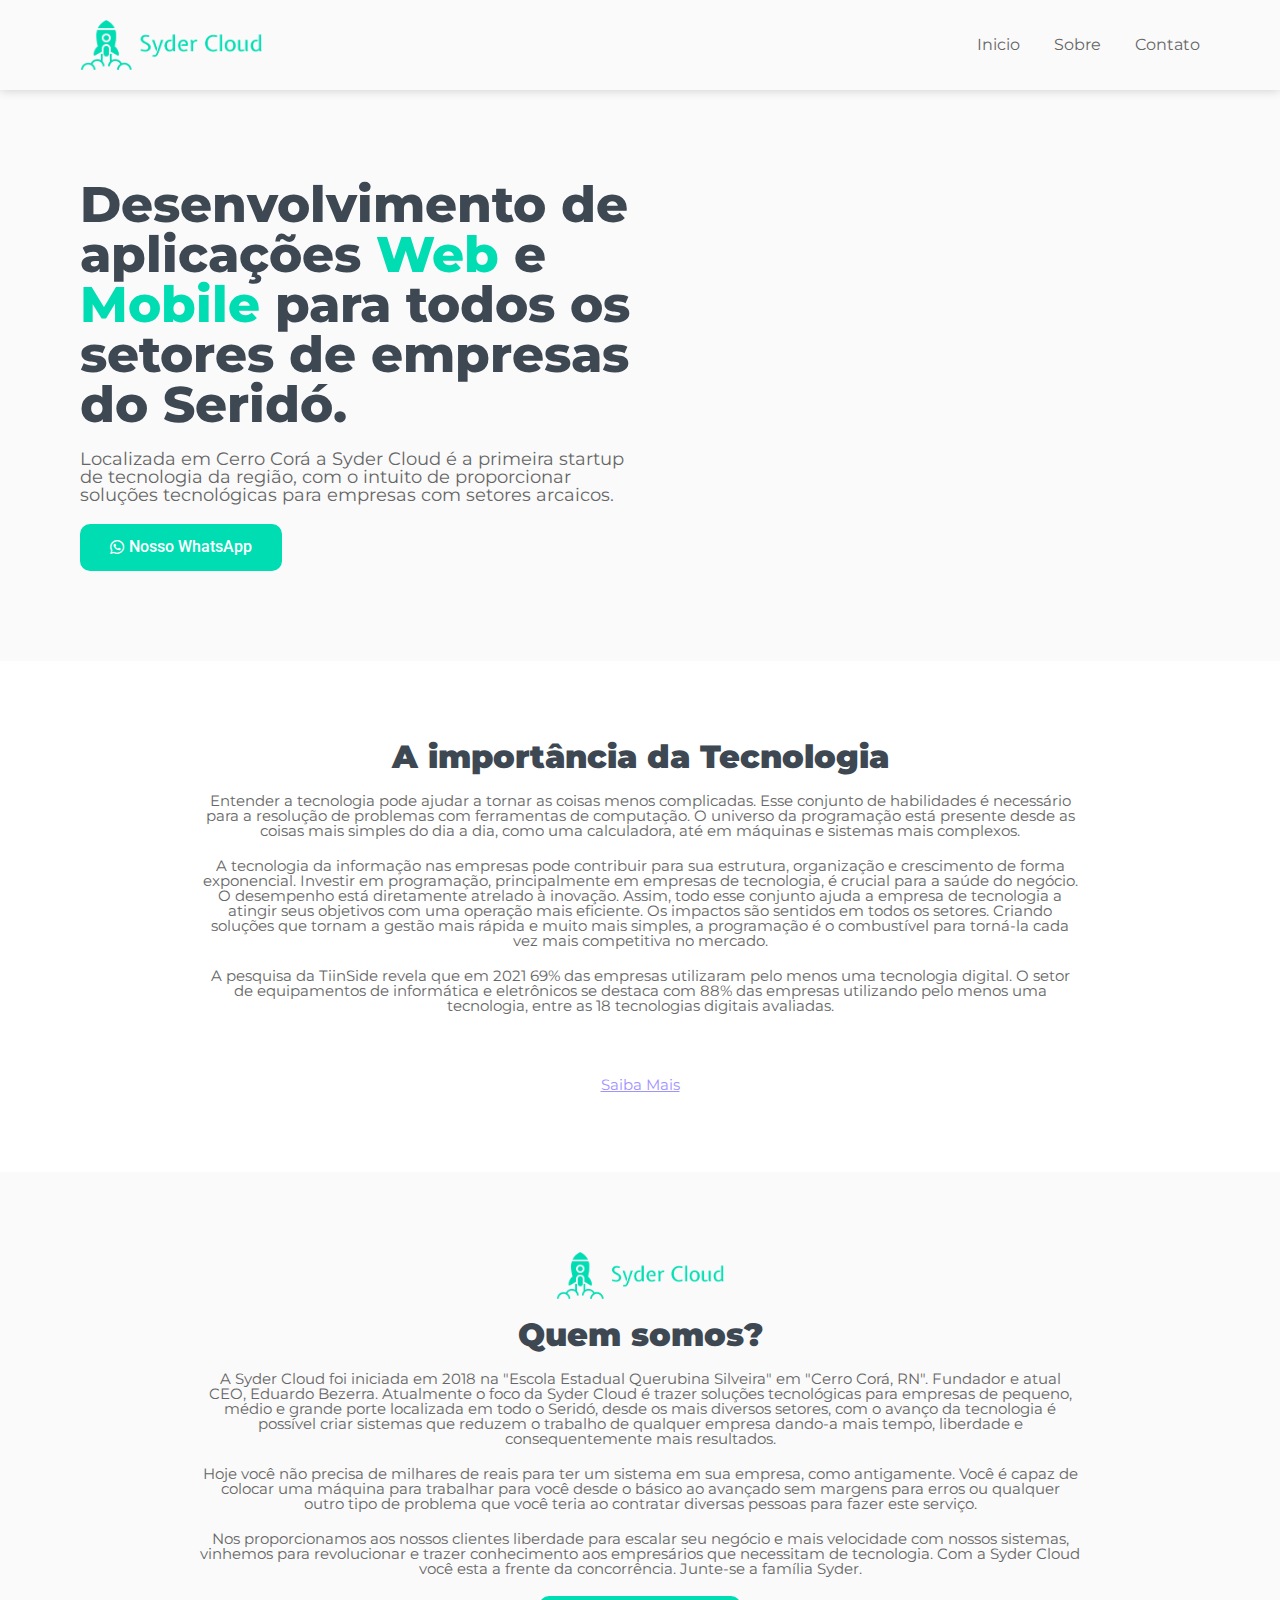
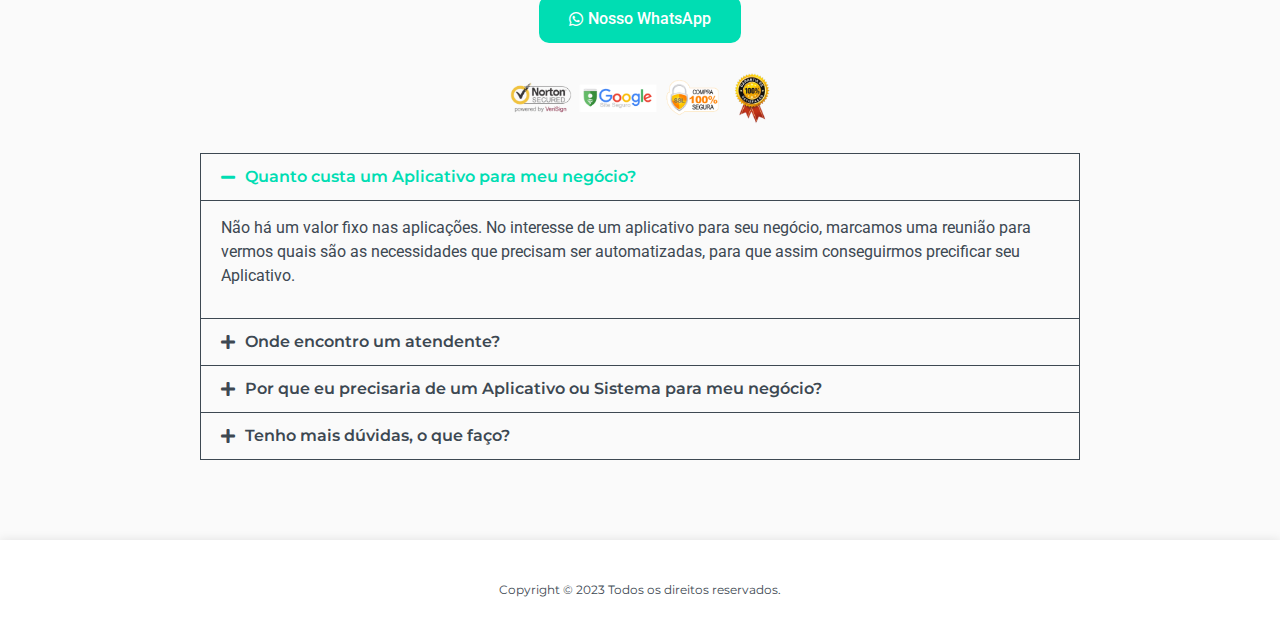
==== index.html @ 97aeac5e "Add files via upload" ====
<!DOCTYPE html> <html lang="pt-BR"> <head> 	<meta charset="UTF-8"> 		<title>Syder Cloud &#8211; Desenvolvimento Web e Mobile</title> <meta name='robots' content='max-image-preview:large' /> <link rel="alternate" type="application/rss+xml" title="Feed para  &raquo;" href="./feed/" /> <link rel="alternate" type="application/rss+xml" title="Feed de comentários para  &raquo;" href="./comments/feed/" /> <script>
window._wpemojiSettings = {"baseUrl":"https:\/\/s.w.org\/images\/core\/emoji\/14.0.0\/72x72\/","ext":".png","svgUrl":"https:\/\/s.w.org\/images\/core\/emoji\/14.0.0\/svg\/","svgExt":".svg","source":{"concatemoji":".\/wp-includes\/js\/wp-emoji-release.min.js?ver=6.2.2"}};
/*! This file is auto-generated */
!function(e,a,t){var n,r,o,i=a.createElement("canvas"),p=i.getContext&&i.getContext("2d");function s(e,t){p.clearRect(0,0,i.width,i.height),p.fillText(e,0,0);e=i.toDataURL();return p.clearRect(0,0,i.width,i.height),p.fillText(t,0,0),e===i.toDataURL()}function c(e){var t=a.createElement("script");t.src=e,t.defer=t.type="text/javascript",a.getElementsByTagName("head")[0].appendChild(t)}for(o=Array("flag","emoji"),t.supports={everything:!0,everythingExceptFlag:!0},r=0;r<o.length;r++)t.supports[o[r]]=function(e){if(p&&p.fillText)switch(p.textBaseline="top",p.font="600 32px Arial",e){case"flag":return s("\ud83c\udff3\ufe0f\u200d\u26a7\ufe0f","\ud83c\udff3\ufe0f\u200b\u26a7\ufe0f")?!1:!s("\ud83c\uddfa\ud83c\uddf3","\ud83c\uddfa\u200b\ud83c\uddf3")&&!s("\ud83c\udff4\udb40\udc67\udb40\udc62\udb40\udc65\udb40\udc6e\udb40\udc67\udb40\udc7f","\ud83c\udff4\u200b\udb40\udc67\u200b\udb40\udc62\u200b\udb40\udc65\u200b\udb40\udc6e\u200b\udb40\udc67\u200b\udb40\udc7f");case"emoji":return!s("\ud83e\udef1\ud83c\udffb\u200d\ud83e\udef2\ud83c\udfff","\ud83e\udef1\ud83c\udffb\u200b\ud83e\udef2\ud83c\udfff")}return!1}(o[r]),t.supports.everything=t.supports.everything&&t.supports[o[r]],"flag"!==o[r]&&(t.supports.everythingExceptFlag=t.supports.everythingExceptFlag&&t.supports[o[r]]);t.supports.everythingExceptFlag=t.supports.everythingExceptFlag&&!t.supports.flag,t.DOMReady=!1,t.readyCallback=function(){t.DOMReady=!0},t.supports.everything||(n=function(){t.readyCallback()},a.addEventListener?(a.addEventListener("DOMContentLoaded",n,!1),e.addEventListener("load",n,!1)):(e.attachEvent("onload",n),a.attachEvent("onreadystatechange",function(){"complete"===a.readyState&&t.readyCallback()})),(e=t.source||{}).concatemoji?c(e.concatemoji):e.wpemoji&&e.twemoji&&(c(e.twemoji),c(e.wpemoji)))}(window,document,window._wpemojiSettings);
</script> <style> img.wp-smiley, img.emoji { 	display: inline !important; 	border: none !important; 	box-shadow: none !important; 	height: 1em !important; 	width: 1em !important; 	margin: 0 0.07em !important; 	vertical-align: -0.1em !important; 	background: none !important; 	padding: 0 !important; } </style> 	<link rel='stylesheet' id='wp-block-library-css' href='./css/dist-block-library-style.min.css' media='all' /> <link rel='stylesheet' id='classic-theme-styles-css' href='./css/62b-classic-themes.min.css' media='all' /> <style id='global-styles-inline-css'> body{--wp--preset--color--black: #000000;--wp--preset--color--cyan-bluish-gray: #abb8c3;--wp--preset--color--white: #ffffff;--wp--preset--color--pale-pink: #f78da7;--wp--preset--color--vivid-red: #cf2e2e;--wp--preset--color--luminous-vivid-orange: #ff6900;--wp--preset--color--luminous-vivid-amber: #fcb900;--wp--preset--color--light-green-cyan: #7bdcb5;--wp--preset--color--vivid-green-cyan: #00d084;--wp--preset--color--pale-cyan-blue: #8ed1fc;--wp--preset--color--vivid-cyan-blue: #0693e3;--wp--preset--color--vivid-purple: #9b51e0;--wp--preset--gradient--vivid-cyan-blue-to-vivid-purple: linear-gradient(135deg,rgba(6,147,227,1) 0%,rgb(155,81,224) 100%);--wp--preset--gradient--light-green-cyan-to-vivid-green-cyan: linear-gradient(135deg,rgb(122,220,180) 0%,rgb(0,208,130) 100%);--wp--preset--gradient--luminous-vivid-amber-to-luminous-vivid-orange: linear-gradient(135deg,rgba(252,185,0,1) 0%,rgba(255,105,0,1) 100%);--wp--preset--gradient--luminous-vivid-orange-to-vivid-red: linear-gradient(135deg,rgba(255,105,0,1) 0%,rgb(207,46,46) 100%);--wp--preset--gradient--very-light-gray-to-cyan-bluish-gray: linear-gradient(135deg,rgb(238,238,238) 0%,rgb(169,184,195) 100%);--wp--preset--gradient--cool-to-warm-spectrum: linear-gradient(135deg,rgb(74,234,220) 0%,rgb(151,120,209) 20%,rgb(207,42,186) 40%,rgb(238,44,130) 60%,rgb(251,105,98) 80%,rgb(254,248,76) 100%);--wp--preset--gradient--blush-light-purple: linear-gradient(135deg,rgb(255,206,236) 0%,rgb(152,150,240) 100%);--wp--preset--gradient--blush-bordeaux: linear-gradient(135deg,rgb(254,205,165) 0%,rgb(254,45,45) 50%,rgb(107,0,62) 100%);--wp--preset--gradient--luminous-dusk: linear-gradient(135deg,rgb(255,203,112) 0%,rgb(199,81,192) 50%,rgb(65,88,208) 100%);--wp--preset--gradient--pale-ocean: linear-gradient(135deg,rgb(255,245,203) 0%,rgb(182,227,212) 50%,rgb(51,167,181) 100%);--wp--preset--gradient--electric-grass: linear-gradient(135deg,rgb(202,248,128) 0%,rgb(113,206,126) 100%);--wp--preset--gradient--midnight: linear-gradient(135deg,rgb(2,3,129) 0%,rgb(40,116,252) 100%);--wp--preset--duotone--dark-grayscale: url('#wp-duotone-dark-grayscale');--wp--preset--duotone--grayscale: url('#wp-duotone-grayscale');--wp--preset--duotone--purple-yellow: url('#wp-duotone-purple-yellow');--wp--preset--duotone--blue-red: url('#wp-duotone-blue-red');--wp--preset--duotone--midnight: url('#wp-duotone-midnight');--wp--preset--duotone--magenta-yellow: url('#wp-duotone-magenta-yellow');--wp--preset--duotone--purple-green: url('#wp-duotone-purple-green');--wp--preset--duotone--blue-orange: url('#wp-duotone-blue-orange');--wp--preset--font-size--small: 13px;--wp--preset--font-size--medium: 20px;--wp--preset--font-size--large: 36px;--wp--preset--font-size--x-large: 42px;--wp--preset--spacing--20: 0.44rem;--wp--preset--spacing--30: 0.67rem;--wp--preset--spacing--40: 1rem;--wp--preset--spacing--50: 1.5rem;--wp--preset--spacing--60: 2.25rem;--wp--preset--spacing--70: 3.38rem;--wp--preset--spacing--80: 5.06rem;--wp--preset--shadow--natural: 6px 6px 9px rgba(0, 0, 0, 0.2);--wp--preset--shadow--deep: 12px 12px 50px rgba(0, 0, 0, 0.4);--wp--preset--shadow--sharp: 6px 6px 0px rgba(0, 0, 0, 0.2);--wp--preset--shadow--outlined: 6px 6px 0px -3px rgba(255, 255, 255, 1), 6px 6px rgba(0, 0, 0, 1);--wp--preset--shadow--crisp: 6px 6px 0px rgba(0, 0, 0, 1);}:where(.is-layout-flex){gap: 0.5em;}body .is-layout-flow > .alignleft{float: left;margin-inline-start: 0;margin-inline-end: 2em;}body .is-layout-flow > .alignright{float: right;margin-inline-start: 2em;margin-inline-end: 0;}body .is-layout-flow > .aligncenter{margin-left: auto !important;margin-right: auto !important;}body .is-layout-constrained > .alignleft{float: left;margin-inline-start: 0;margin-inline-end: 2em;}body .is-layout-constrained > .alignright{float: right;margin-inline-start: 2em;margin-inline-end: 0;}body .is-layout-constrained > .aligncenter{margin-left: auto !important;margin-right: auto !important;}body .is-layout-constrained > :where(:not(.alignleft):not(.alignright):not(.alignfull)){max-width: var(--wp--style--global--content-size);margin-left: auto !important;margin-right: auto !important;}body .is-layout-constrained > .alignwide{max-width: var(--wp--style--global--wide-size);}body .is-layout-flex{display: flex;}body .is-layout-flex{flex-wrap: wrap;align-items: center;}body .is-layout-flex > *{margin: 0;}:where(.wp-block-columns.is-layout-flex){gap: 2em;}.has-black-color{color: var(--wp--preset--color--black) !important;}.has-cyan-bluish-gray-color{color: var(--wp--preset--color--cyan-bluish-gray) !important;}.has-white-color{color: var(--wp--preset--color--white) !important;}.has-pale-pink-color{color: var(--wp--preset--color--pale-pink) !important;}.has-vivid-red-color{color: var(--wp--preset--color--vivid-red) !important;}.has-luminous-vivid-orange-color{color: var(--wp--preset--color--luminous-vivid-orange) !important;}.has-luminous-vivid-amber-color{color: var(--wp--preset--color--luminous-vivid-amber) !important;}.has-light-green-cyan-color{color: var(--wp--preset--color--light-green-cyan) !important;}.has-vivid-green-cyan-color{color: var(--wp--preset--color--vivid-green-cyan) !important;}.has-pale-cyan-blue-color{color: var(--wp--preset--color--pale-cyan-blue) !important;}.has-vivid-cyan-blue-color{color: var(--wp--preset--color--vivid-cyan-blue) !important;}.has-vivid-purple-color{color: var(--wp--preset--color--vivid-purple) !important;}.has-black-background-color{background-color: var(--wp--preset--color--black) !important;}.has-cyan-bluish-gray-background-color{background-color: var(--wp--preset--color--cyan-bluish-gray) !important;}.has-white-background-color{background-color: var(--wp--preset--color--white) !important;}.has-pale-pink-background-color{background-color: var(--wp--preset--color--pale-pink) !important;}.has-vivid-red-background-color{background-color: var(--wp--preset--color--vivid-red) !important;}.has-luminous-vivid-orange-background-color{background-color: var(--wp--preset--color--luminous-vivid-orange) !important;}.has-luminous-vivid-amber-background-color{background-color: var(--wp--preset--color--luminous-vivid-amber) !important;}.has-light-green-cyan-background-color{background-color: var(--wp--preset--color--light-green-cyan) !important;}.has-vivid-green-cyan-background-color{background-color: var(--wp--preset--color--vivid-green-cyan) !important;}.has-pale-cyan-blue-background-color{background-color: var(--wp--preset--color--pale-cyan-blue) !important;}.has-vivid-cyan-blue-background-color{background-color: var(--wp--preset--color--vivid-cyan-blue) !important;}.has-vivid-purple-background-color{background-color: var(--wp--preset--color--vivid-purple) !important;}.has-black-border-color{border-color: var(--wp--preset--color--black) !important;}.has-cyan-bluish-gray-border-color{border-color: var(--wp--preset--color--cyan-bluish-gray) !important;}.has-white-border-color{border-color: var(--wp--preset--color--white) !important;}.has-pale-pink-border-color{border-color: var(--wp--preset--color--pale-pink) !important;}.has-vivid-red-border-color{border-color: var(--wp--preset--color--vivid-red) !important;}.has-luminous-vivid-orange-border-color{border-color: var(--wp--preset--color--luminous-vivid-orange) !important;}.has-luminous-vivid-amber-border-color{border-color: var(--wp--preset--color--luminous-vivid-amber) !important;}.has-light-green-cyan-border-color{border-color: var(--wp--preset--color--light-green-cyan) !important;}.has-vivid-green-cyan-border-color{border-color: var(--wp--preset--color--vivid-green-cyan) !important;}.has-pale-cyan-blue-border-color{border-color: var(--wp--preset--color--pale-cyan-blue) !important;}.has-vivid-cyan-blue-border-color{border-color: var(--wp--preset--color--vivid-cyan-blue) !important;}.has-vivid-purple-border-color{border-color: var(--wp--preset--color--vivid-purple) !important;}.has-vivid-cyan-blue-to-vivid-purple-gradient-background{background: var(--wp--preset--gradient--vivid-cyan-blue-to-vivid-purple) !important;}.has-light-green-cyan-to-vivid-green-cyan-gradient-background{background: var(--wp--preset--gradient--light-green-cyan-to-vivid-green-cyan) !important;}.has-luminous-vivid-amber-to-luminous-vivid-orange-gradient-background{background: var(--wp--preset--gradient--luminous-vivid-amber-to-luminous-vivid-orange) !important;}.has-luminous-vivid-orange-to-vivid-red-gradient-background{background: var(--wp--preset--gradient--luminous-vivid-orange-to-vivid-red) !important;}.has-very-light-gray-to-cyan-bluish-gray-gradient-background{background: var(--wp--preset--gradient--very-light-gray-to-cyan-bluish-gray) !important;}.has-cool-to-warm-spectrum-gradient-background{background: var(--wp--preset--gradient--cool-to-warm-spectrum) !important;}.has-blush-light-purple-gradient-background{background: var(--wp--preset--gradient--blush-light-purple) !important;}.has-blush-bordeaux-gradient-background{background: var(--wp--preset--gradient--blush-bordeaux) !important;}.has-luminous-dusk-gradient-background{background: var(--wp--preset--gradient--luminous-dusk) !important;}.has-pale-ocean-gradient-background{background: var(--wp--preset--gradient--pale-ocean) !important;}.has-electric-grass-gradient-background{background: var(--wp--preset--gradient--electric-grass) !important;}.has-midnight-gradient-background{background: var(--wp--preset--gradient--midnight) !important;}.has-small-font-size{font-size: var(--wp--preset--font-size--small) !important;}.has-medium-font-size{font-size: var(--wp--preset--font-size--medium) !important;}.has-large-font-size{font-size: var(--wp--preset--font-size--large) !important;}.has-x-large-font-size{font-size: var(--wp--preset--font-size--x-large) !important;} .wp-block-navigation a:where(:not(.wp-element-button)){color: inherit;} :where(.wp-block-columns.is-layout-flex){gap: 2em;} .wp-block-pullquote{font-size: 1.5em;line-height: 1.6;} </style> <link rel='stylesheet' id='hello-elementor-css' href='./css/hello-elementor-style.min.css' media='all' /> <link rel='stylesheet' id='hello-elementor-theme-style-css' href='./css/hello-elementor-theme.min.css' media='all' /> <link rel='stylesheet' id='elementor-icons-css' href='./css/elementor-assets-lib-eicons-css-elementor-icons.min.css' media='all' /> <link rel='stylesheet' id='elementor-frontend-legacy-css' href='./css/elementor-assets-css-frontend-legacy.min.css' media='all' /> <link rel='stylesheet' id='elementor-frontend-css' href='./css/elementor-assets-css-frontend.min.css' media='all' /> <link rel='stylesheet' id='swiper-css' href='./css/elementor-assets-lib-swiper-css-swiper.min.css' media='all' /> <link rel='stylesheet' id='elementor-post-9-css' href='./css/elementor-css-post-9.css' media='all' /> <link rel='stylesheet' id='elementor-pro-css' href='./css/elementor-pro-assets-css-frontend.min.css' media='all' /> <link rel='stylesheet' id='elementor-global-css' href='./css/elementor-css-global.css' media='all' /> <link rel='stylesheet' id='elementor-post-628-css' href='./css/elementor-css-post-628.css' media='all' /> <link rel='stylesheet' id='google-fonts-1-css' href='https://fonts.googleapis.com/css?family=Roboto%3A100%2C100italic%2C200%2C200italic%2C300%2C300italic%2C400%2C400italic%2C500%2C500italic%2C600%2C600italic%2C700%2C700italic%2C800%2C800italic%2C900%2C900italic%7CRoboto+Slab%3A100%2C100italic%2C200%2C200italic%2C300%2C300italic%2C400%2C400italic%2C500%2C500italic%2C600%2C600italic%2C700%2C700italic%2C800%2C800italic%2C900%2C900italic%7CMontserrat%3A100%2C100italic%2C200%2C200italic%2C300%2C300italic%2C400%2C400italic%2C500%2C500italic%2C600%2C600italic%2C700%2C700italic%2C800%2C800italic%2C900%2C900italic&#038;display=swap&#038;ver=6.2.2' media='all' /> <link rel='stylesheet' id='elementor-icons-shared-0-css' href='./css/elementor-assets-lib-font-awesome-css-fontawesome.min.css' media='all' /> <link rel='stylesheet' id='elementor-icons-fa-brands-css' href='./css/elementor-assets-lib-font-awesome-css-brands.min.css' media='all' /> <link rel='stylesheet' id='elementor-icons-fa-solid-css' href='./css/elementor-assets-lib-font-awesome-css-solid.min.css' media='all' /> <link rel="preconnect" href="https://fonts.gstatic.com/" crossorigin>        <script>
            /* <![CDATA[ */
            var rcewpp = {
                "ajax_url":"./wp-admin/admin-ajax.php",
                "nonce": "d064930bec",
                "home_url": "./",
                "settings_icon": './wp-content/plugins/export-wp-page-to-static-html/admin/images/settings.png',
                "settings_hover_icon": './wp-content/plugins/export-wp-page-to-static-html/admin/images/settings_hover.png'
            };
            /* ]]\> */
        </script>         <link rel="https://api.w.org/" href="./wp-json/" /><link rel="alternate" type="application/json" href="./wp-json/wp/v2/pages/628" /><link rel="EditURI" type="application/rsd+xml" title="RSD" href="./xmlrpc.php?rsd" /> <link rel="wlwmanifest" type="application/wlwmanifest+xml" href="./wp-includes/wlwmanifest.xml" /> <meta name="generator" content="WordPress 6.2.2" /> <link rel="canonical" href="./syder/" /> <link rel='shortlink' href='./?p=628' /> <link rel="alternate" type="application/json+oembed" href="./wp-json/oembed/1.0/embed?url=http%3A%2F%2Fpaginavocal.epizy.com%2Fsyder%2F" /> <link rel="alternate" type="text/xml+oembed" href="./wp-json/oembed/1.0/embed?url=http%3A%2F%2Fpaginavocal.epizy.com%2Fsyder%2F&#038;format=xml" /> <meta name="generator" content="Elementor 3.11.2; settings: css_print_method-external, google_font-enabled, font_display-swap"> <link rel="icon" href="./images/favicon_transparent_32x32.png" sizes="32x32" /> <link rel="icon" href="./images/favicon_transparent_32x32.png" sizes="192x192" /> <link rel="apple-touch-icon" href="./images/favicon_transparent_32x32.png" /> <meta name="msapplication-TileImage" content="./wp-content/uploads/2023/02/favicon_transparent_32x32.png" /> 	<meta name="viewport" content="width=device-width, initial-scale=1.0, viewport-fit=cover" /></head> <body class="page-template page-template-elementor_canvas page page-id-628 elementor-default elementor-template-canvas elementor-kit-9 elementor-page elementor-page-628"> 	<svg xmlns="http://www.w3.org/2000/svg" viewbox="0 0 0 0" width="0" height="0" focusable="false" role="none" style="visibility: hidden; position: absolute; left: -9999px; overflow: hidden;" ><defs><filter id="wp-duotone-dark-grayscale"><fecolormatrix color-interpolation-filters="sRGB" type="matrix" values=" .299 .587 .114 0 0 .299 .587 .114 0 0 .299 .587 .114 0 0 .299 .587 .114 0 0 " /><fecomponenttransfer color-interpolation-filters="sRGB" ><fefuncr type="table" tablevalues="0 0.498039215686" /><fefuncg type="table" tablevalues="0 0.498039215686" /><fefuncb type="table" tablevalues="0 0.498039215686" /><fefunca type="table" tablevalues="1 1" /></fecomponenttransfer><fecomposite in2="SourceGraphic" operator="in" /></filter></defs></svg><svg xmlns="http://www.w3.org/2000/svg" viewbox="0 0 0 0" width="0" height="0" focusable="false" role="none" style="visibility: hidden; position: absolute; left: -9999px; overflow: hidden;" ><defs><filter id="wp-duotone-grayscale"><fecolormatrix color-interpolation-filters="sRGB" type="matrix" values=" .299 .587 .114 0 0 .299 .587 .114 0 0 .299 .587 .114 0 0 .299 .587 .114 0 0 " /><fecomponenttransfer color-interpolation-filters="sRGB" ><fefuncr type="table" tablevalues="0 1" /><fefuncg type="table" tablevalues="0 1" /><fefuncb type="table" tablevalues="0 1" /><fefunca type="table" tablevalues="1 1" /></fecomponenttransfer><fecomposite in2="SourceGraphic" operator="in" /></filter></defs></svg><svg xmlns="http://www.w3.org/2000/svg" viewbox="0 0 0 0" width="0" height="0" focusable="false" role="none" style="visibility: hidden; position: absolute; left: -9999px; overflow: hidden;" ><defs><filter id="wp-duotone-purple-yellow"><fecolormatrix color-interpolation-filters="sRGB" type="matrix" values=" .299 .587 .114 0 0 .299 .587 .114 0 0 .299 .587 .114 0 0 .299 .587 .114 0 0 " /><fecomponenttransfer color-interpolation-filters="sRGB" ><fefuncr type="table" tablevalues="0.549019607843 0.988235294118" /><fefuncg type="table" tablevalues="0 1" /><fefuncb type="table" tablevalues="0.717647058824 0.254901960784" /><fefunca type="table" tablevalues="1 1" /></fecomponenttransfer><fecomposite in2="SourceGraphic" operator="in" /></filter></defs></svg><svg xmlns="http://www.w3.org/2000/svg" viewbox="0 0 0 0" width="0" height="0" focusable="false" role="none" style="visibility: hidden; position: absolute; left: -9999px; overflow: hidden;" ><defs><filter id="wp-duotone-blue-red"><fecolormatrix color-interpolation-filters="sRGB" type="matrix" values=" .299 .587 .114 0 0 .299 .587 .114 0 0 .299 .587 .114 0 0 .299 .587 .114 0 0 " /><fecomponenttransfer color-interpolation-filters="sRGB" ><fefuncr type="table" tablevalues="0 1" /><fefuncg type="table" tablevalues="0 0.278431372549" /><fefuncb type="table" tablevalues="0.592156862745 0.278431372549" /><fefunca type="table" tablevalues="1 1" /></fecomponenttransfer><fecomposite in2="SourceGraphic" operator="in" /></filter></defs></svg><svg xmlns="http://www.w3.org/2000/svg" viewbox="0 0 0 0" width="0" height="0" focusable="false" role="none" style="visibility: hidden; position: absolute; left: -9999px; overflow: hidden;" ><defs><filter id="wp-duotone-midnight"><fecolormatrix color-interpolation-filters="sRGB" type="matrix" values=" .299 .587 .114 0 0 .299 .587 .114 0 0 .299 .587 .114 0 0 .299 .587 .114 0 0 " /><fecomponenttransfer color-interpolation-filters="sRGB" ><fefuncr type="table" tablevalues="0 0" /><fefuncg type="table" tablevalues="0 0.647058823529" /><fefuncb type="table" tablevalues="0 1" /><fefunca type="table" tablevalues="1 1" /></fecomponenttransfer><fecomposite in2="SourceGraphic" operator="in" /></filter></defs></svg><svg xmlns="http://www.w3.org/2000/svg" viewbox="0 0 0 0" width="0" height="0" focusable="false" role="none" style="visibility: hidden; position: absolute; left: -9999px; overflow: hidden;" ><defs><filter id="wp-duotone-magenta-yellow"><fecolormatrix color-interpolation-filters="sRGB" type="matrix" values=" .299 .587 .114 0 0 .299 .587 .114 0 0 .299 .587 .114 0 0 .299 .587 .114 0 0 " /><fecomponenttransfer color-interpolation-filters="sRGB" ><fefuncr type="table" tablevalues="0.780392156863 1" /><fefuncg type="table" tablevalues="0 0.949019607843" /><fefuncb type="table" tablevalues="0.352941176471 0.470588235294" /><fefunca type="table" tablevalues="1 1" /></fecomponenttransfer><fecomposite in2="SourceGraphic" operator="in" /></filter></defs></svg><svg xmlns="http://www.w3.org/2000/svg" viewbox="0 0 0 0" width="0" height="0" focusable="false" role="none" style="visibility: hidden; position: absolute; left: -9999px; overflow: hidden;" ><defs><filter id="wp-duotone-purple-green"><fecolormatrix color-interpolation-filters="sRGB" type="matrix" values=" .299 .587 .114 0 0 .299 .587 .114 0 0 .299 .587 .114 0 0 .299 .587 .114 0 0 " /><fecomponenttransfer color-interpolation-filters="sRGB" ><fefuncr type="table" tablevalues="0.650980392157 0.403921568627" /><fefuncg type="table" tablevalues="0 1" /><fefuncb type="table" tablevalues="0.447058823529 0.4" /><fefunca type="table" tablevalues="1 1" /></fecomponenttransfer><fecomposite in2="SourceGraphic" operator="in" /></filter></defs></svg><svg xmlns="http://www.w3.org/2000/svg" viewbox="0 0 0 0" width="0" height="0" focusable="false" role="none" style="visibility: hidden; position: absolute; left: -9999px; overflow: hidden;" ><defs><filter id="wp-duotone-blue-orange"><fecolormatrix color-interpolation-filters="sRGB" type="matrix" values=" .299 .587 .114 0 0 .299 .587 .114 0 0 .299 .587 .114 0 0 .299 .587 .114 0 0 " /><fecomponenttransfer color-interpolation-filters="sRGB" ><fefuncr type="table" tablevalues="0.0980392156863 1" /><fefuncg type="table" tablevalues="0 0.662745098039" /><fefuncb type="table" tablevalues="0.847058823529 0.419607843137" /><fefunca type="table" tablevalues="1 1" /></fecomponenttransfer><fecomposite in2="SourceGraphic" operator="in" /></filter></defs></svg>		<div data-elementor-type="wp-page" data-elementor-id="628" class="elementor elementor-628"> 						<div class="elementor-inner"> 				<div class="elementor-section-wrap"> 									<section class="elementor-section elementor-top-section elementor-element elementor-element-d439f70 elementor-section-height-min-height elementor-section-boxed elementor-section-height-default elementor-section-items-middle" data-id="d439f70" data-element_type="section"> 						<div class="elementor-container elementor-column-gap-default"> 							<div class="elementor-row"> 					<div class="elementor-column elementor-col-50 elementor-top-column elementor-element elementor-element-1ec7777" data-id="1ec7777" data-element_type="column"> 			<div class="elementor-column-wrap elementor-element-populated"> 							<div class="elementor-widget-wrap"> 						<div class="elementor-element elementor-element-db44ff3 elementor-widget elementor-widget-image" data-id="db44ff3" data-element_type="widget" data-widget_type="image.default"> 				<div class="elementor-widget-container"> 								<div class="elementor-image"> 												<img decoding="async" width="401" height="112" src="./images/2023-06-wordpress_logo_transparent_512x512.png" class="attachment-large size-large wp-image-690" alt="" loading="lazy" srcset="./images/2023-06-wordpress_logo_transparent_512x512.png 401w, ./images/2023-06-wordpress_logo_transparent_512x512-300x84.png 300w" sizes="(max-width: 401px) 100vw, 401px" />														</div> 						</div> 				</div> 						</div> 					</div> 		</div> 				<div class="elementor-column elementor-col-50 elementor-top-column elementor-element elementor-element-b6927c5" data-id="b6927c5" data-element_type="column"> 			<div class="elementor-column-wrap elementor-element-populated"> 							<div class="elementor-widget-wrap"> 						<div class="elementor-element elementor-element-4aa2b90 elementor-icon-list--layout-inline elementor-align-right elementor-mobile-align-center elementor-list-item-link-full_width elementor-widget elementor-widget-icon-list" data-id="4aa2b90" data-element_type="widget" data-widget_type="icon-list.default"> 				<div class="elementor-widget-container"> 					<ul class="elementor-icon-list-items elementor-inline-items"> 							<li class="elementor-icon-list-item elementor-inline-item"> 											<a href="#inicio">  											<span class="elementor-icon-list-text">Inicio</span> 											</a> 									</li> 								<li class="elementor-icon-list-item elementor-inline-item"> 											<a href="#sobre">  											<span class="elementor-icon-list-text">Sobre</span> 											</a> 									</li> 								<li class="elementor-icon-list-item elementor-inline-item"> 											<a href="https://api.whatsapp.com/send?phone=5584999426806&#038;text=Ol%C3%A1,%20acabei%20de%20vir%20do%20site." target="_blank">  											<span class="elementor-icon-list-text">Contato</span> 											</a> 									</li> 						</ul> 				</div> 				</div> 						</div> 					</div> 		</div> 								</div> 					</div> 		</section> 				<section class="elementor-section elementor-top-section elementor-element elementor-element-bb8f828 elementor-section-boxed elementor-section-height-default elementor-section-height-default" data-id="bb8f828" data-element_type="section"> 						<div class="elementor-container elementor-column-gap-default"> 							<div class="elementor-row"> 					<div class="elementor-column elementor-col-66 elementor-top-column elementor-element elementor-element-78b6889" data-id="78b6889" data-element_type="column"> 			<div class="elementor-column-wrap elementor-element-populated"> 							<div class="elementor-widget-wrap"> 						<div class="elementor-element elementor-element-5393346 elementor-widget elementor-widget-heading" data-id="5393346" data-element_type="widget" data-widget_type="heading.default"> 				<div class="elementor-widget-container"> 			<h2 class="elementor-heading-title elementor-size-default">Desenvolvimento de aplicações <span style="color: #00ddb3;">Web</span> e <span style="color: #00ddb3;">Mobile</span> para todos os setores de empresas do Seridó.</h2>		</div> 				</div> 				<div class="elementor-element elementor-element-2e8dbe3 elementor-widget elementor-widget-heading" data-id="2e8dbe3" data-element_type="widget" data-widget_type="heading.default"> 				<div class="elementor-widget-container"> 			<h2 class="elementor-heading-title elementor-size-default">Localizada em Cerro Corá a Syder Cloud é a primeira startup de tecnologia da região, com o intuito de proporcionar soluções tecnológicas para empresas com setores arcaicos.</h2>		</div> 				</div> 				<div class="elementor-element elementor-element-8206c86 elementor-align-left elementor-mobile-align-left elementor-widget elementor-widget-button" data-id="8206c86" data-element_type="widget" data-widget_type="button.default"> 				<div class="elementor-widget-container"> 					<div class="elementor-button-wrapper"> 			<a href="https://api.whatsapp.com/send?phone=5584999426806&#038;text=Ol%C3%A1,%20acabei%20de%20vir%20do%20site." target="_blank" class="elementor-button-link elementor-button elementor-size-md" role="button"> 						<span class="elementor-button-content-wrapper"> 							<span class="elementor-button-icon elementor-align-icon-left"> 				<i aria-hidden="true" class="fab fa-whatsapp"></i>			</span> 						<span class="elementor-button-text">Nosso WhatsApp</span> 		</span> 					</a> 		</div> 				</div> 				</div> 						</div> 					</div> 		</div> 				<div class="elementor-column elementor-col-33 elementor-top-column elementor-element elementor-element-78a0411" data-id="78a0411" data-element_type="column"> 			<div class="elementor-column-wrap elementor-element-populated"> 							<div class="elementor-widget-wrap"> 						<div class="elementor-element elementor-element-c9cb9c0 elementor-widget elementor-widget-html" data-id="c9cb9c0" data-element_type="widget" data-widget_type="html.default"> 				<div class="elementor-widget-container"> 			<script src="https://unpkg.com/@lottiefiles/lottie-player@latest/dist/lottie-player.js"></script>  <lottie-player src="https://assets1.lottiefiles.com/packages/lf20_ux52yfgh.json" mode="bounce" background="transparent"  speed="1"  style="width: 1000; height: 1000;"  loop autoplay></lottie-player>		</div> 				</div> 						</div> 					</div> 		</div> 								</div> 					</div> 		</section> 				<section class="elementor-section elementor-top-section elementor-element elementor-element-5e57c23 elementor-section-boxed elementor-section-height-default elementor-section-height-default" data-id="5e57c23" data-element_type="section" id="inicio" data-settings="{&quot;background_background&quot;:&quot;classic&quot;}"> 						<div class="elementor-container elementor-column-gap-default"> 							<div class="elementor-row"> 					<div class="elementor-column elementor-col-100 elementor-top-column elementor-element elementor-element-719aac3" data-id="719aac3" data-element_type="column"> 			<div class="elementor-column-wrap elementor-element-populated"> 							<div class="elementor-widget-wrap"> 						<div class="elementor-element elementor-element-f0fae80 elementor-widget elementor-widget-heading" data-id="f0fae80" data-element_type="widget" data-widget_type="heading.default"> 				<div class="elementor-widget-container"> 			<h2 class="elementor-heading-title elementor-size-default">A importância da Tecnologia</h2>		</div> 				</div> 				<div class="elementor-element elementor-element-9770a4a elementor-widget elementor-widget-heading" data-id="9770a4a" data-element_type="widget" data-widget_type="heading.default"> 				<div class="elementor-widget-container"> 			<h2 class="elementor-heading-title elementor-size-default">Entender a tecnologia pode ajudar a tornar as coisas menos complicadas. Esse conjunto de habilidades é necessário para a resolução de problemas com ferramentas de computação. O universo da programação está presente desde as coisas mais simples do dia a dia, como uma calculadora, até em máquinas e sistemas mais complexos.</h2>		</div> 				</div> 				<div class="elementor-element elementor-element-a10c970 elementor-widget elementor-widget-heading" data-id="a10c970" data-element_type="widget" data-widget_type="heading.default"> 				<div class="elementor-widget-container"> 			<h2 class="elementor-heading-title elementor-size-default">A tecnologia da informação nas empresas pode contribuir para sua estrutura, organização e crescimento de forma exponencial. Investir em programação, principalmente em empresas de tecnologia, é crucial para a saúde do negócio. O desempenho está diretamente atrelado à inovação.   Assim, todo esse conjunto ajuda a empresa de tecnologia a atingir seus objetivos com uma operação mais eficiente. Os impactos são sentidos em todos os setores. Criando soluções que tornam a gestão mais rápida e muito mais simples, a programação é o combustível para torná-la cada vez mais competitiva no mercado.</h2>		</div> 				</div> 				<div class="elementor-element elementor-element-ef6a804 elementor-widget elementor-widget-heading" data-id="ef6a804" data-element_type="widget" data-widget_type="heading.default"> 				<div class="elementor-widget-container"> 			<h2 class="elementor-heading-title elementor-size-default">A pesquisa da TiinSide revela que em 2021 69% das empresas utilizaram pelo menos uma tecnologia digital. O setor de equipamentos de informática e eletrônicos se destaca com 88% das empresas utilizando pelo menos uma tecnologia, entre as 18 tecnologias digitais avaliadas. </h2>		</div> 				</div> 				<div class="elementor-element elementor-element-3051719 elementor-widget elementor-widget-image" data-id="3051719" data-element_type="widget" data-widget_type="image.default"> 				<div class="elementor-widget-container"> 								<div class="elementor-image"> 												<img decoding="async" src="https://imagens.ebc.com.br/qNu3-3YJtvv8LkhHI-9D6nKz8CE=/754x0/smart/https://agenciabrasil.ebc.com.br/sites/default/files/thumbnails/image/info_sondagem_industria40.png?itok=Nfa_S7xq" title="" alt="" loading="lazy" />														</div> 						</div> 				</div> 				<div class="elementor-element elementor-element-6c08e2f elementor-widget elementor-widget-heading" data-id="6c08e2f" data-element_type="widget" data-widget_type="heading.default"> 				<div class="elementor-widget-container"> 			<h2 class="elementor-heading-title elementor-size-default"><a href="https://agenciabrasil.ebc.com.br/geral/noticia/2022-04/sete-em-cada-dez-empresas-no-brasil-utilizam-tecnologias-digitais" target="_blank">Saiba Mais</a></h2>		</div> 				</div> 						</div> 					</div> 		</div> 								</div> 					</div> 		</section> 				<section class="elementor-section elementor-top-section elementor-element elementor-element-7657498 elementor-section-boxed elementor-section-height-default elementor-section-height-default" data-id="7657498" data-element_type="section" id="sobre"> 						<div class="elementor-container elementor-column-gap-default"> 							<div class="elementor-row"> 					<div class="elementor-column elementor-col-100 elementor-top-column elementor-element elementor-element-8aa339b" data-id="8aa339b" data-element_type="column"> 			<div class="elementor-column-wrap elementor-element-populated"> 							<div class="elementor-widget-wrap"> 						<div class="elementor-element elementor-element-c1bee63 elementor-widget elementor-widget-image" data-id="c1bee63" data-element_type="widget" data-widget_type="image.default"> 				<div class="elementor-widget-container"> 								<div class="elementor-image"> 												<img decoding="async" width="401" height="112" src="./images/2023-06-wordpress_logo_transparent_512x512.png" class="attachment-large size-large wp-image-690" alt="" loading="lazy" srcset="./images/2023-06-wordpress_logo_transparent_512x512.png 401w, ./images/2023-06-wordpress_logo_transparent_512x512-300x84.png 300w" sizes="(max-width: 401px) 100vw, 401px" />														</div> 						</div> 				</div> 				<div class="elementor-element elementor-element-451cd17 elementor-widget elementor-widget-heading" data-id="451cd17" data-element_type="widget" data-widget_type="heading.default"> 				<div class="elementor-widget-container"> 			<h2 class="elementor-heading-title elementor-size-default">Quem somos?</h2>		</div> 				</div> 				<div class="elementor-element elementor-element-01aed59 elementor-widget elementor-widget-heading" data-id="01aed59" data-element_type="widget" data-widget_type="heading.default"> 				<div class="elementor-widget-container"> 			<h2 class="elementor-heading-title elementor-size-default">A Syder Cloud foi iniciada em 2018 na "Escola Estadual Querubina Silveira" em "Cerro Corá, RN". Fundador e atual CEO, Eduardo Bezerra. Atualmente o foco da Syder Cloud é trazer soluções tecnológicas para empresas de pequeno, médio e grande porte localizada em todo o Seridó, desde os mais diversos setores, com o avanço da tecnologia é possível criar sistemas que reduzem o trabalho de qualquer empresa dando-a mais tempo, liberdade e consequentemente mais resultados.</h2>		</div> 				</div> 				<div class="elementor-element elementor-element-5644542 elementor-widget elementor-widget-heading" data-id="5644542" data-element_type="widget" data-widget_type="heading.default"> 				<div class="elementor-widget-container"> 			<h2 class="elementor-heading-title elementor-size-default">Hoje você não precisa de milhares de reais para ter um sistema em sua empresa, como antigamente. Você é capaz de colocar uma máquina para trabalhar para você desde o básico ao avançado sem margens para erros ou qualquer outro tipo de problema que você teria ao contratar diversas pessoas para fazer este serviço.</h2>		</div> 				</div> 				<div class="elementor-element elementor-element-1ea09e9 elementor-widget elementor-widget-heading" data-id="1ea09e9" data-element_type="widget" data-widget_type="heading.default"> 				<div class="elementor-widget-container"> 			<h2 class="elementor-heading-title elementor-size-default">Nos proporcionamos aos nossos clientes liberdade para escalar seu negócio e mais velocidade com nossos sistemas, vinhemos para revolucionar e trazer conhecimento aos empresários que necessitam de tecnologia. Com a Syder Cloud você esta a frente da concorrência. Junte-se a família Syder.</h2>		</div> 				</div> 				<div class="elementor-element elementor-element-2f8535b elementor-align-center elementor-widget elementor-widget-button" data-id="2f8535b" data-element_type="widget" data-widget_type="button.default"> 				<div class="elementor-widget-container"> 					<div class="elementor-button-wrapper"> 			<a href="https://api.whatsapp.com/send?phone=5584999426806&#038;text=Ol%C3%A1,%20acabei%20de%20vir%20do%20site." target="_blank" class="elementor-button-link elementor-button elementor-size-md" role="button"> 						<span class="elementor-button-content-wrapper"> 							<span class="elementor-button-icon elementor-align-icon-left"> 				<i aria-hidden="true" class="fab fa-whatsapp"></i>			</span> 						<span class="elementor-button-text">Nosso WhatsApp</span> 		</span> 					</a> 		</div> 				</div> 				</div> 				<div class="elementor-element elementor-element-b140685 elementor-widget elementor-widget-image" data-id="b140685" data-element_type="widget" data-widget_type="image.default"> 				<div class="elementor-widget-container"> 								<div class="elementor-image"> 												<img decoding="async" src="./images/zhd-25112021184433.png" title="" alt="" loading="lazy" />														</div> 						</div> 				</div> 				<div class="elementor-element elementor-element-60376c3 elementor-widget elementor-widget-accordion" data-id="60376c3" data-element_type="widget" data-widget_type="accordion.default"> 				<div class="elementor-widget-container"> 					<div class="elementor-accordion" role="tablist"> 							<div class="elementor-accordion-item"> 					<div id="elementor-tab-title-1001" class="elementor-tab-title" data-tab="1" role="tab" aria-controls="elementor-tab-content-1001" aria-expanded="false"> 													<span class="elementor-accordion-icon elementor-accordion-icon-left" aria-hidden="true"> 															<span class="elementor-accordion-icon-closed"><i class="fas fa-plus"></i></span> 								<span class="elementor-accordion-icon-opened"><i class="fas fa-minus"></i></span> 														</span> 												<a class="elementor-accordion-title" href="">Quanto custa um Aplicativo para meu negócio?</a> 					</div> 					<div id="elementor-tab-content-1001" class="elementor-tab-content elementor-clearfix" data-tab="1" role="tabpanel" aria-labelledby="elementor-tab-title-1001"><p>Não há um valor fixo nas aplicações. No interesse de um aplicativo para seu negócio, marcamos uma reunião para vermos quais são as necessidades que precisam ser automatizadas, para que assim conseguirmos precificar seu Aplicativo.</p></div> 				</div> 							<div class="elementor-accordion-item"> 					<div id="elementor-tab-title-1002" class="elementor-tab-title" data-tab="2" role="tab" aria-controls="elementor-tab-content-1002" aria-expanded="false"> 													<span class="elementor-accordion-icon elementor-accordion-icon-left" aria-hidden="true"> 															<span class="elementor-accordion-icon-closed"><i class="fas fa-plus"></i></span> 								<span class="elementor-accordion-icon-opened"><i class="fas fa-minus"></i></span> 														</span> 												<a class="elementor-accordion-title" href="">Onde encontro um atendente?</a> 					</div> 					<div id="elementor-tab-content-1002" class="elementor-tab-content elementor-clearfix" data-tab="2" role="tabpanel" aria-labelledby="elementor-tab-title-1002"><p>Logo acima na aba de sobre, você encontrara um botão que dirige direto para nosso WhatsApp, lá você conseguira marcar uma reunião com nossa equipe.</p></div> 				</div> 							<div class="elementor-accordion-item"> 					<div id="elementor-tab-title-1003" class="elementor-tab-title" data-tab="3" role="tab" aria-controls="elementor-tab-content-1003" aria-expanded="false"> 													<span class="elementor-accordion-icon elementor-accordion-icon-left" aria-hidden="true"> 															<span class="elementor-accordion-icon-closed"><i class="fas fa-plus"></i></span> 								<span class="elementor-accordion-icon-opened"><i class="fas fa-minus"></i></span> 														</span> 												<a class="elementor-accordion-title" href="">Por que eu precisaria de um Aplicativo ou Sistema para meu negócio?</a> 					</div> 					<div id="elementor-tab-content-1003" class="elementor-tab-content elementor-clearfix" data-tab="3" role="tabpanel" aria-labelledby="elementor-tab-title-1003"><p>Com o avanço da tecnologia, hoje você não precisa pagar para que uma pessoa faça algo repetitivamente todos os dias, você pode optar por pagar mais barato em um sistema que fara o que você precisa 24 horas por dia sem margens para erros. Entre outras diversas vantagens que você tem ao criar um sistema para sua empresa, as possibilidades são infinitas!</p></div> 				</div> 							<div class="elementor-accordion-item"> 					<div id="elementor-tab-title-1004" class="elementor-tab-title" data-tab="4" role="tab" aria-controls="elementor-tab-content-1004" aria-expanded="false"> 													<span class="elementor-accordion-icon elementor-accordion-icon-left" aria-hidden="true"> 															<span class="elementor-accordion-icon-closed"><i class="fas fa-plus"></i></span> 								<span class="elementor-accordion-icon-opened"><i class="fas fa-minus"></i></span> 														</span> 												<a class="elementor-accordion-title" href="">Tenho mais dúvidas, o que faço?</a> 					</div> 					<div id="elementor-tab-content-1004" class="elementor-tab-content elementor-clearfix" data-tab="4" role="tabpanel" aria-labelledby="elementor-tab-title-1004"><p>Entre em contato conosco através do nosso WhatsApp que está no botão logo acima, ou através do nosso Instagram @syder.cloud.</p></div> 				</div> 								</div> 				</div> 				</div> 						</div> 					</div> 		</div> 								</div> 					</div> 		</section> 				<section class="elementor-section elementor-top-section elementor-element elementor-element-684d928 elementor-section-height-min-height elementor-section-boxed elementor-section-height-default elementor-section-items-middle" data-id="684d928" data-element_type="section" data-settings="{&quot;background_background&quot;:&quot;classic&quot;}"> 						<div class="elementor-container elementor-column-gap-default"> 							<div class="elementor-row"> 					<div class="elementor-column elementor-col-100 elementor-top-column elementor-element elementor-element-e6bef0c" data-id="e6bef0c" data-element_type="column"> 			<div class="elementor-column-wrap elementor-element-populated"> 							<div class="elementor-widget-wrap"> 						<div class="elementor-element elementor-element-1e1be58 elementor-widget elementor-widget-heading" data-id="1e1be58" data-element_type="widget" data-widget_type="heading.default"> 				<div class="elementor-widget-container"> 			<h2 class="elementor-heading-title elementor-size-default">Copyright © 2023 Todos os direitos reservados.</h2>		</div> 				</div> 						</div> 					</div> 		</div> 								</div> 					</div> 		</section> 									</div> 			</div> 					</div> 		<link rel='stylesheet' id='e-animations-css' href='./css/elementor-assets-lib-animations-animations.min.css' media='all' /> <script src='./js/elementor-pro-assets-js-webpack-pro.runtime.min.js' id='elementor-pro-webpack-runtime-js'></script> <script src='./js/elementor-assets-js-webpack.runtime.min.js' id='elementor-webpack-runtime-js'></script> <script src='./js/jquery-jquery.min.js' id='jquery-core-js'></script> <script src='./js/jquery-jquery-migrate.min.js' id='jquery-migrate-js'></script> <script src='./js/elementor-assets-js-frontend-modules.min.js' id='elementor-frontend-modules-js'></script> <script src='./js/dist-vendor-wp-polyfill-inert.min.js' id='wp-polyfill-inert-js'></script> <script src='./js/dist-vendor-regenerator-runtime.min.js' id='regenerator-runtime-js'></script> <script src='./js/dist-vendor-wp-polyfill.min.js' id='wp-polyfill-js'></script> <script src='./js/dist-hooks.min.js' id='wp-hooks-js'></script> <script src='./js/dist-i18n.min.js' id='wp-i18n-js'></script> <script id='wp-i18n-js-after'>
wp.i18n.setLocaleData( { 'text direction\u0004ltr': [ 'ltr' ] } );
</script> <script id='elementor-pro-frontend-js-before'>
var ElementorProFrontendConfig = {"ajaxurl":".\/wp-admin\/admin-ajax.php","nonce":"d666e261d8","urls":{"assets":".\/wp-content\/plugins\/elementor-pro\/assets\/","rest":".\/wp-json\/"},"shareButtonsNetworks":{"facebook":{"title":"Facebook","has_counter":true},"twitter":{"title":"Twitter"},"linkedin":{"title":"LinkedIn","has_counter":true},"pinterest":{"title":"Pinterest","has_counter":true},"reddit":{"title":"Reddit","has_counter":true},"vk":{"title":"VK","has_counter":true},"odnoklassniki":{"title":"OK","has_counter":true},"tumblr":{"title":"Tumblr"},"digg":{"title":"Digg"},"skype":{"title":"Skype"},"stumbleupon":{"title":"StumbleUpon","has_counter":true},"mix":{"title":"Mix"},"telegram":{"title":"Telegram"},"pocket":{"title":"Pocket","has_counter":true},"xing":{"title":"XING","has_counter":true},"whatsapp":{"title":"WhatsApp"},"email":{"title":"Email"},"print":{"title":"Print"}},"facebook_sdk":{"lang":"pt_BR","app_id":""},"lottie":{"defaultAnimationUrl":".\/wp-content\/plugins\/elementor-pro\/modules\/lottie\/assets\/animations\/default.json"}};
</script> <script src='./js/elementor-pro-assets-js-frontend.min.js' id='elementor-pro-frontend-js'></script> <script src='./js/elementor-assets-lib-waypoints-waypoints.min.js' id='elementor-waypoints-js'></script> <script src='./js/jquery-ui-core.min.js' id='jquery-ui-core-js'></script> <script src='./js/elementor-assets-lib-swiper-swiper.min.js' id='swiper-js'></script> <script src='./js/elementor-assets-lib-share-link-share-link.min.js' id='share-link-js'></script> <script src='./js/elementor-assets-lib-dialog-dialog.min.js' id='elementor-dialog-js'></script> <script id='elementor-frontend-js-before'>
var elementorFrontendConfig = {"environmentMode":{"edit":false,"wpPreview":false,"isScriptDebug":false},"i18n":{"shareOnFacebook":"Compartilhar no Facebook","shareOnTwitter":"Compartilhar no Twitter","pinIt":"Fixar","download":"Baixar","downloadImage":"Baixar imagem","fullscreen":"Tela cheia","zoom":"Zoom","share":"Compartilhar","playVideo":"Reproduzir v\u00eddeo","previous":"Anterior","next":"Pr\u00f3ximo","close":"Fechar"},"is_rtl":false,"breakpoints":{"xs":0,"sm":480,"md":768,"lg":1025,"xl":1440,"xxl":1600},"responsive":{"breakpoints":{"mobile":{"label":"Celular","value":767,"default_value":767,"direction":"max","is_enabled":true},"mobile_extra":{"label":"Celular extra","value":880,"default_value":880,"direction":"max","is_enabled":false},"tablet":{"label":"Tablet","value":1024,"default_value":1024,"direction":"max","is_enabled":true},"tablet_extra":{"label":"Tablet extra","value":1200,"default_value":1200,"direction":"max","is_enabled":false},"laptop":{"label":"Laptop","value":1366,"default_value":1366,"direction":"max","is_enabled":false},"widescreen":{"label":"Widescreen","value":2400,"default_value":2400,"direction":"min","is_enabled":false}}},"version":"3.11.2","is_static":false,"experimentalFeatures":[],"urls":{"assets":".\/wp-content\/plugins\/elementor\/assets\/"},"swiperClass":"swiper-container","settings":{"page":[],"editorPreferences":[]},"kit":{"active_breakpoints":["viewport_mobile","viewport_tablet"],"global_image_lightbox":"yes","lightbox_enable_counter":"yes","lightbox_enable_fullscreen":"yes","lightbox_enable_zoom":"yes","lightbox_enable_share":"yes","lightbox_title_src":"title","lightbox_description_src":"description"},"post":{"id":628,"title":"Syder%20Cloud%20%E2%80%93%20Desenvolvimento%20Web%20e%20Mobile","excerpt":"","featuredImage":false}};
</script> <script src='./js/elementor-assets-js-frontend.min.js' id='elementor-frontend-js'></script> <script src='./js/elementor-pro-assets-js-preloaded-elements-handlers.min.js' id='pro-preloaded-elements-handlers-js'></script> <script src='./js/elementor-assets-js-preloaded-modules.min.js' id='preloaded-modules-js'></script> <script src='./js/elementor-pro-assets-lib-sticky-jquery.sticky.min.js' id='e-sticky-js'></script> 	</body> </html>
---- css/dist-block-library-style.min.css ----
@charset "UTF-8";.wp-block-archives{box-sizing:border-box}.wp-block-archives-dropdown label{display:block}.wp-block-avatar{box-sizing:border-box}.wp-block-avatar.aligncenter{text-align:center}.wp-block-audio{box-sizing:border-box}.wp-block-audio figcaption{margin-bottom:1em;margin-top:.5em}.wp-block-audio audio{min-width:300px;width:100%}.wp-block-button__link{box-sizing:border-box;cursor:pointer;display:inline-block;text-align:center;word-break:break-word}.wp-block-button__link.aligncenter{text-align:center}.wp-block-button__link.alignright{text-align:right}:where(.wp-block-button__link){border-radius:9999px;box-shadow:none;padding:calc(.667em + 2px) calc(1.333em + 2px);text-decoration:none}.wp-block-button[style*=text-decoration] .wp-block-button__link{text-decoration:inherit}.wp-block-buttons>.wp-block-button.has-custom-width{max-width:none}.wp-block-buttons>.wp-block-button.has-custom-width .wp-block-button__link{width:100%}.wp-block-buttons>.wp-block-button.has-custom-font-size .wp-block-button__link{font-size:inherit}.wp-block-buttons>.wp-block-button.wp-block-button__width-25{width:calc(25% - var(--wp--style--block-gap, .5em)*.75)}.wp-block-buttons>.wp-block-button.wp-block-button__width-50{width:calc(50% - var(--wp--style--block-gap, .5em)*.5)}.wp-block-buttons>.wp-block-button.wp-block-button__width-75{width:calc(75% - var(--wp--style--block-gap, .5em)*.25)}.wp-block-buttons>.wp-block-button.wp-block-button__width-100{flex-basis:100%;width:100%}.wp-block-buttons.is-vertical>.wp-block-button.wp-block-button__width-25{width:25%}.wp-block-buttons.is-vertical>.wp-block-button.wp-block-button__width-50{width:50%}.wp-block-buttons.is-vertical>.wp-block-button.wp-block-button__width-75{width:75%}.wp-block-button.is-style-squared,.wp-block-button__link.wp-block-button.is-style-squared{border-radius:0}.wp-block-button.no-border-radius,.wp-block-button__link.no-border-radius{border-radius:0!important}.wp-block-button .wp-block-button__link.is-style-outline,.wp-block-button.is-style-outline>.wp-block-button__link{border:2px solid;padding:.667em 1.333em}.wp-block-button .wp-block-button__link.is-style-outline:not(.has-text-color),.wp-block-button.is-style-outline>.wp-block-button__link:not(.has-text-color){color:currentColor}.wp-block-button .wp-block-button__link.is-style-outline:not(.has-background),.wp-block-button.is-style-outline>.wp-block-button__link:not(.has-background){background-color:transparent;background-image:none}.wp-block-buttons.is-vertical{flex-direction:column}.wp-block-buttons.is-vertical>.wp-block-button:last-child{margin-bottom:0}.wp-block-buttons>.wp-block-button{display:inline-block;margin:0}.wp-block-buttons.is-content-justification-left{justify-content:flex-start}.wp-block-buttons.is-content-justification-left.is-vertical{align-items:flex-start}.wp-block-buttons.is-content-justification-center{justify-content:center}.wp-block-buttons.is-content-justification-center.is-vertical{align-items:center}.wp-block-buttons.is-content-justification-right{justify-content:flex-end}.wp-block-buttons.is-content-justification-right.is-vertical{align-items:flex-end}.wp-block-buttons.is-content-justification-space-between{justify-content:space-between}.wp-block-buttons.aligncenter{text-align:center}.wp-block-buttons:not(.is-content-justification-space-between,.is-content-justification-right,.is-content-justification-left,.is-content-justification-center) .wp-block-button.aligncenter{margin-left:auto;margin-right:auto;width:100%}.wp-block-buttons[style*=text-decoration] .wp-block-button,.wp-block-buttons[style*=text-decoration] .wp-block-button__link{text-decoration:inherit}.wp-block-buttons.has-custom-font-size .wp-block-button__link{font-size:inherit}.wp-block-button.aligncenter,.wp-block-calendar{text-align:center}.wp-block-calendar td,.wp-block-calendar th{border:1px solid;padding:.25em}.wp-block-calendar th{font-weight:400}.wp-block-calendar caption{background-color:inherit}.wp-block-calendar table{border-collapse:collapse;width:100%}.wp-block-calendar table:where(:not(.has-text-color)){color:#40464d}.wp-block-calendar table:where(:not(.has-text-color)) td,.wp-block-calendar table:where(:not(.has-text-color)) th{border-color:#ddd}.wp-block-calendar table.has-background th{background-color:inherit}.wp-block-calendar table.has-text-color th{color:inherit}:where(.wp-block-calendar table:not(.has-background) th){background:#ddd}.wp-block-categories{box-sizing:border-box}.wp-block-categories.alignleft{margin-right:2em}.wp-block-categories.alignright{margin-left:2em}.wp-block-code{box-sizing:border-box}.wp-block-code code{display:block;font-family:inherit;overflow-wrap:break-word;white-space:pre-wrap}.wp-block-columns{align-items:normal!important;box-sizing:border-box;display:flex;flex-wrap:wrap!important;margin-bottom:1.75em}@media (min-width:782px){.wp-block-columns{flex-wrap:nowrap!important}}.wp-block-columns.are-vertically-aligned-top{align-items:flex-start}.wp-block-columns.are-vertically-aligned-center{align-items:center}.wp-block-columns.are-vertically-aligned-bottom{align-items:flex-end}@media (max-width:781px){.wp-block-columns:not(.is-not-stacked-on-mobile)>.wp-block-column{flex-basis:100%!important}}@media (min-width:782px){.wp-block-columns:not(.is-not-stacked-on-mobile)>.wp-block-column{flex-basis:0;flex-grow:1}.wp-block-columns:not(.is-not-stacked-on-mobile)>.wp-block-column[style*=flex-basis]{flex-grow:0}}.wp-block-columns.is-not-stacked-on-mobile{flex-wrap:nowrap!important}.wp-block-columns.is-not-stacked-on-mobile>.wp-block-column{flex-basis:0;flex-grow:1}.wp-block-columns.is-not-stacked-on-mobile>.wp-block-column[style*=flex-basis]{flex-grow:0}:where(.wp-block-columns.has-background){padding:1.25em 2.375em}.wp-block-column{flex-grow:1;min-width:0;overflow-wrap:break-word;word-break:break-word}.wp-block-column.is-vertically-aligned-top{align-self:flex-start}.wp-block-column.is-vertically-aligned-center{align-self:center}.wp-block-column.is-vertically-aligned-bottom{align-self:flex-end}.wp-block-column.is-vertically-aligned-bottom,.wp-block-column.is-vertically-aligned-center,.wp-block-column.is-vertically-aligned-top{width:100%}.wp-block-post-comments{box-sizing:border-box}.wp-block-post-comments .alignleft{float:left}.wp-block-post-comments .alignright{float:right}.wp-block-post-comments .navigation:after{clear:both;content:"";display:table}.wp-block-post-comments .commentlist{clear:both;list-style:none;margin:0;padding:0}.wp-block-post-comments .commentlist .comment{min-height:2.25em;padding-left:3.25em}.wp-block-post-comments .commentlist .comment p{font-size:1em;line-height:1.8;margin:1em 0}.wp-block-post-comments .commentlist .children{list-style:none;margin:0;padding:0}.wp-block-post-comments .comment-author{line-height:1.5}.wp-block-post-comments .comment-author .avatar{border-radius:1.5em;display:block;float:left;height:2.5em;margin-right:.75em;margin-top:.5em;width:2.5em}.wp-block-post-comments .comment-author cite{font-style:normal}.wp-block-post-comments .comment-meta{font-size:.875em;line-height:1.5}.wp-block-post-comments .comment-meta b{font-weight:400}.wp-block-post-comments .comment-meta .comment-awaiting-moderation{display:block;margin-bottom:1em;margin-top:1em}.wp-block-post-comments .comment-body .commentmetadata{font-size:.875em}.wp-block-post-comments .comment-form-author label,.wp-block-post-comments .comment-form-comment label,.wp-block-post-comments .comment-form-email label,.wp-block-post-comments .comment-form-url label{display:block;margin-bottom:.25em}.wp-block-post-comments .comment-form input:not([type=submit]):not([type=checkbox]),.wp-block-post-comments .comment-form textarea{box-sizing:border-box;display:block;width:100%}.wp-block-post-comments .comment-form-cookies-consent{display:flex;gap:.25em}.wp-block-post-comments .comment-form-cookies-consent #wp-comment-cookies-consent{margin-top:.35em}.wp-block-post-comments .comment-reply-title{margin-bottom:0}.wp-block-post-comments .comment-reply-title :where(small){font-size:var(--wp--preset--font-size--medium,smaller);margin-left:.5em}.wp-block-post-comments .reply{font-size:.875em;margin-bottom:1.4em}.wp-block-post-comments input:not([type=submit]),.wp-block-post-comments textarea{border:1px solid #949494;font-family:inherit;font-size:1em}.wp-block-post-comments input:not([type=submit]):not([type=checkbox]),.wp-block-post-comments textarea{padding:calc(.667em + 2px)}:where(.wp-block-post-comments input[type=submit]){border:none}.wp-block-comments-pagination>.wp-block-comments-pagination-next,.wp-block-comments-pagination>.wp-block-comments-pagination-numbers,.wp-block-comments-pagination>.wp-block-comments-pagination-previous{margin-bottom:.5em;margin-right:.5em}.wp-block-comments-pagination>.wp-block-comments-pagination-next:last-child,.wp-block-comments-pagination>.wp-block-comments-pagination-numbers:last-child,.wp-block-comments-pagination>.wp-block-comments-pagination-previous:last-child{margin-right:0}.wp-block-comments-pagination .wp-block-comments-pagination-previous-arrow{display:inline-block;margin-right:1ch}.wp-block-comments-pagination .wp-block-comments-pagination-previous-arrow:not(.is-arrow-chevron){transform:scaleX(1)}.wp-block-comments-pagination .wp-block-comments-pagination-next-arrow{display:inline-block;margin-left:1ch}.wp-block-comments-pagination .wp-block-comments-pagination-next-arrow:not(.is-arrow-chevron){transform:scaleX(1)}.wp-block-comments-pagination.aligncenter{justify-content:center}.wp-block-comment-template{box-sizing:border-box;list-style:none;margin-bottom:0;max-width:100%;padding:0}.wp-block-comment-template li{clear:both}.wp-block-comment-template ol{list-style:none;margin-bottom:0;max-width:100%;padding-left:2rem}.wp-block-comment-template.alignleft{float:left}.wp-block-comment-template.aligncenter{margin-left:auto;margin-right:auto;width:-moz-fit-content;width:fit-content}.wp-block-comment-template.alignright{float:right}.wp-block-cover,.wp-block-cover-image{align-items:center;background-position:50%;box-sizing:border-box;display:flex;justify-content:center;min-height:430px;padding:1em;position:relative}.wp-block-cover .has-background-dim:not([class*=-background-color]),.wp-block-cover-image .has-background-dim:not([class*=-background-color]),.wp-block-cover-image.has-background-dim:not([class*=-background-color]),.wp-block-cover.has-background-dim:not([class*=-background-color]){background-color:#000}.wp-block-cover .has-background-dim.has-background-gradient,.wp-block-cover-image .has-background-dim.has-background-gradient{background-color:transparent}.wp-block-cover-image.has-background-dim:before,.wp-block-cover.has-background-dim:before{background-color:inherit;content:""}.wp-block-cover .wp-block-cover__background,.wp-block-cover .wp-block-cover__gradient-background,.wp-block-cover-image .wp-block-cover__background,.wp-block-cover-image .wp-block-cover__gradient-background,.wp-block-cover-image.has-background-dim:not(.has-background-gradient):before,.wp-block-cover.has-background-dim:not(.has-background-gradient):before{bottom:0;left:0;opacity:.5;position:absolute;right:0;top:0;z-index:1}.wp-block-cover-image.has-background-dim.has-background-dim-10 .wp-block-cover__background,.wp-block-cover-image.has-background-dim.has-background-dim-10 .wp-block-cover__gradient-background,.wp-block-cover-image.has-background-dim.has-background-dim-10:not(.has-background-gradient):before,.wp-block-cover.has-background-dim.has-background-dim-10 .wp-block-cover__background,.wp-block-cover.has-background-dim.has-background-dim-10 .wp-block-cover__gradient-background,.wp-block-cover.has-background-dim.has-background-dim-10:not(.has-background-gradient):before{opacity:.1}.wp-block-cover-image.has-background-dim.has-background-dim-20 .wp-block-cover__background,.wp-block-cover-image.has-background-dim.has-background-dim-20 .wp-block-cover__gradient-background,.wp-block-cover-image.has-background-dim.has-background-dim-20:not(.has-background-gradient):before,.wp-block-cover.has-background-dim.has-background-dim-20 .wp-block-cover__background,.wp-block-cover.has-background-dim.has-background-dim-20 .wp-block-cover__gradient-background,.wp-block-cover.has-background-dim.has-background-dim-20:not(.has-background-gradient):before{opacity:.2}.wp-block-cover-image.has-background-dim.has-background-dim-30 .wp-block-cover__background,.wp-block-cover-image.has-background-dim.has-background-dim-30 .wp-block-cover__gradient-background,.wp-block-cover-image.has-background-dim.has-background-dim-30:not(.has-background-gradient):before,.wp-block-cover.has-background-dim.has-background-dim-30 .wp-block-cover__background,.wp-block-cover.has-background-dim.has-background-dim-30 .wp-block-cover__gradient-background,.wp-block-cover.has-background-dim.has-background-dim-30:not(.has-background-gradient):before{opacity:.3}.wp-block-cover-image.has-background-dim.has-background-dim-40 .wp-block-cover__background,.wp-block-cover-image.has-background-dim.has-background-dim-40 .wp-block-cover__gradient-background,.wp-block-cover-image.has-background-dim.has-background-dim-40:not(.has-background-gradient):before,.wp-block-cover.has-background-dim.has-background-dim-40 .wp-block-cover__background,.wp-block-cover.has-background-dim.has-background-dim-40 .wp-block-cover__gradient-background,.wp-block-cover.has-background-dim.has-background-dim-40:not(.has-background-gradient):before{opacity:.4}.wp-block-cover-image.has-background-dim.has-background-dim-50 .wp-block-cover__background,.wp-block-cover-image.has-background-dim.has-background-dim-50 .wp-block-cover__gradient-background,.wp-block-cover-image.has-background-dim.has-background-dim-50:not(.has-background-gradient):before,.wp-block-cover.has-background-dim.has-background-dim-50 .wp-block-cover__background,.wp-block-cover.has-background-dim.has-background-dim-50 .wp-block-cover__gradient-background,.wp-block-cover.has-background-dim.has-background-dim-50:not(.has-background-gradient):before{opacity:.5}.wp-block-cover-image.has-background-dim.has-background-dim-60 .wp-block-cover__background,.wp-block-cover-image.has-background-dim.has-background-dim-60 .wp-block-cover__gradient-background,.wp-block-cover-image.has-background-dim.has-background-dim-60:not(.has-background-gradient):before,.wp-block-cover.has-background-dim.has-background-dim-60 .wp-block-cover__background,.wp-block-cover.has-background-dim.has-background-dim-60 .wp-block-cover__gradient-background,.wp-block-cover.has-background-dim.has-background-dim-60:not(.has-background-gradient):before{opacity:.6}.wp-block-cover-image.has-background-dim.has-background-dim-70 .wp-block-cover__background,.wp-block-cover-image.has-background-dim.has-background-dim-70 .wp-block-cover__gradient-background,.wp-block-cover-image.has-background-dim.has-background-dim-70:not(.has-background-gradient):before,.wp-block-cover.has-background-dim.has-background-dim-70 .wp-block-cover__background,.wp-block-cover.has-background-dim.has-background-dim-70 .wp-block-cover__gradient-background,.wp-block-cover.has-background-dim.has-background-dim-70:not(.has-background-gradient):before{opacity:.7}.wp-block-cover-image.has-background-dim.has-background-dim-80 .wp-block-cover__background,.wp-block-cover-image.has-background-dim.has-background-dim-80 .wp-block-cover__gradient-background,.wp-block-cover-image.has-background-dim.has-background-dim-80:not(.has-background-gradient):before,.wp-block-cover.has-background-dim.has-background-dim-80 .wp-block-cover__background,.wp-block-cover.has-background-dim.has-background-dim-80 .wp-block-cover__gradient-background,.wp-block-cover.has-background-dim.has-background-dim-80:not(.has-background-gradient):before{opacity:.8}.wp-block-cover-image.has-background-dim.has-background-dim-90 .wp-block-cover__background,.wp-block-cover-image.has-background-dim.has-background-dim-90 .wp-block-cover__gradient-background,.wp-block-cover-image.has-background-dim.has-background-dim-90:not(.has-background-gradient):before,.wp-block-cover.has-background-dim.has-background-dim-90 .wp-block-cover__background,.wp-block-cover.has-background-dim.has-background-dim-90 .wp-block-cover__gradient-background,.wp-block-cover.has-background-dim.has-background-dim-90:not(.has-background-gradient):before{opacity:.9}.wp-block-cover-image.has-background-dim.has-background-dim-100 .wp-block-cover__background,.wp-block-cover-image.has-background-dim.has-background-dim-100 .wp-block-cover__gradient-background,.wp-block-cover-image.has-background-dim.has-background-dim-100:not(.has-background-gradient):before,.wp-block-cover.has-background-dim.has-background-dim-100 .wp-block-cover__background,.wp-block-cover.has-background-dim.has-background-dim-100 .wp-block-cover__gradient-background,.wp-block-cover.has-background-dim.has-background-dim-100:not(.has-background-gradient):before{opacity:1}.wp-block-cover .wp-block-cover__background.has-background-dim.has-background-dim-0,.wp-block-cover .wp-block-cover__gradient-background.has-background-dim.has-background-dim-0,.wp-block-cover-image .wp-block-cover__background.has-background-dim.has-background-dim-0,.wp-block-cover-image .wp-block-cover__gradient-background.has-background-dim.has-background-dim-0{opacity:0}.wp-block-cover .wp-block-cover__background.has-background-dim.has-background-dim-10,.wp-block-cover .wp-block-cover__gradient-background.has-background-dim.has-background-dim-10,.wp-block-cover-image .wp-block-cover__background.has-background-dim.has-background-dim-10,.wp-block-cover-image .wp-block-cover__gradient-background.has-background-dim.has-background-dim-10{opacity:.1}.wp-block-cover .wp-block-cover__background.has-background-dim.has-background-dim-20,.wp-block-cover .wp-block-cover__gradient-background.has-background-dim.has-background-dim-20,.wp-block-cover-image .wp-block-cover__background.has-background-dim.has-background-dim-20,.wp-block-cover-image .wp-block-cover__gradient-background.has-background-dim.has-background-dim-20{opacity:.2}.wp-block-cover .wp-block-cover__background.has-background-dim.has-background-dim-30,.wp-block-cover .wp-block-cover__gradient-background.has-background-dim.has-background-dim-30,.wp-block-cover-image .wp-block-cover__background.has-background-dim.has-background-dim-30,.wp-block-cover-image .wp-block-cover__gradient-background.has-background-dim.has-background-dim-30{opacity:.3}.wp-block-cover .wp-block-cover__background.has-background-dim.has-background-dim-40,.wp-block-cover .wp-block-cover__gradient-background.has-background-dim.has-background-dim-40,.wp-block-cover-image .wp-block-cover__background.has-background-dim.has-background-dim-40,.wp-block-cover-image .wp-block-cover__gradient-background.has-background-dim.has-background-dim-40{opacity:.4}.wp-block-cover .wp-block-cover__background.has-background-dim.has-background-dim-50,.wp-block-cover .wp-block-cover__gradient-background.has-background-dim.has-background-dim-50,.wp-block-cover-image .wp-block-cover__background.has-background-dim.has-background-dim-50,.wp-block-cover-image .wp-block-cover__gradient-background.has-background-dim.has-background-dim-50{opacity:.5}.wp-block-cover .wp-block-cover__background.has-background-dim.has-background-dim-60,.wp-block-cover .wp-block-cover__gradient-background.has-background-dim.has-background-dim-60,.wp-block-cover-image .wp-block-cover__background.has-background-dim.has-background-dim-60,.wp-block-cover-image .wp-block-cover__gradient-background.has-background-dim.has-background-dim-60{opacity:.6}.wp-block-cover .wp-block-cover__background.has-background-dim.has-background-dim-70,.wp-block-cover .wp-block-cover__gradient-background.has-background-dim.has-background-dim-70,.wp-block-cover-image .wp-block-cover__background.has-background-dim.has-background-dim-70,.wp-block-cover-image .wp-block-cover__gradient-background.has-background-dim.has-background-dim-70{opacity:.7}.wp-block-cover .wp-block-cover__background.has-background-dim.has-background-dim-80,.wp-block-cover .wp-block-cover__gradient-background.has-background-dim.has-background-dim-80,.wp-block-cover-image .wp-block-cover__background.has-background-dim.has-background-dim-80,.wp-block-cover-image .wp-block-cover__gradient-background.has-background-dim.has-background-dim-80{opacity:.8}.wp-block-cover .wp-block-cover__background.has-background-dim.has-background-dim-90,.wp-block-cover .wp-block-cover__gradient-background.has-background-dim.has-background-dim-90,.wp-block-cover-image .wp-block-cover__background.has-background-dim.has-background-dim-90,.wp-block-cover-image .wp-block-cover__gradient-background.has-background-dim.has-background-dim-90{opacity:.9}.wp-block-cover .wp-block-cover__background.has-background-dim.has-background-dim-100,.wp-block-cover .wp-block-cover__gradient-background.has-background-dim.has-background-dim-100,.wp-block-cover-image .wp-block-cover__background.has-background-dim.has-background-dim-100,.wp-block-cover-image .wp-block-cover__gradient-background.has-background-dim.has-background-dim-100{opacity:1}.wp-block-cover-image.alignleft,.wp-block-cover-image.alignright,.wp-block-cover.alignleft,.wp-block-cover.alignright{max-width:420px;width:100%}.wp-block-cover-image:after,.wp-block-cover:after{content:"";display:block;font-size:0;min-height:inherit}@supports (position:sticky){.wp-block-cover-image:after,.wp-block-cover:after{content:none}}.wp-block-cover-image.aligncenter,.wp-block-cover-image.alignleft,.wp-block-cover-image.alignright,.wp-block-cover.aligncenter,.wp-block-cover.alignleft,.wp-block-cover.alignright{display:flex}.wp-block-cover .wp-block-cover__inner-container,.wp-block-cover-image .wp-block-cover__inner-container{color:#fff;width:100%;z-index:1}.wp-block-cover-image.is-light .wp-block-cover__inner-container,.wp-block-cover.is-light .wp-block-cover__inner-container{color:#000}.wp-block-cover h1:not(.has-text-color),.wp-block-cover h2:not(.has-text-color),.wp-block-cover h3:not(.has-text-color),.wp-block-cover h4:not(.has-text-color),.wp-block-cover h5:not(.has-text-color),.wp-block-cover h6:not(.has-text-color),.wp-block-cover p:not(.has-text-color),.wp-block-cover-image h1:not(.has-text-color),.wp-block-cover-image h2:not(.has-text-color),.wp-block-cover-image h3:not(.has-text-color),.wp-block-cover-image h4:not(.has-text-color),.wp-block-cover-image h5:not(.has-text-color),.wp-block-cover-image h6:not(.has-text-color),.wp-block-cover-image p:not(.has-text-color){color:inherit}.wp-block-cover-image.is-position-top-left,.wp-block-cover.is-position-top-left{align-items:flex-start;justify-content:flex-start}.wp-block-cover-image.is-position-top-center,.wp-block-cover.is-position-top-center{align-items:flex-start;justify-content:center}.wp-block-cover-image.is-position-top-right,.wp-block-cover.is-position-top-right{align-items:flex-start;justify-content:flex-end}.wp-block-cover-image.is-position-center-left,.wp-block-cover.is-position-center-left{align-items:center;justify-content:flex-start}.wp-block-cover-image.is-position-center-center,.wp-block-cover.is-position-center-center{align-items:center;justify-content:center}.wp-block-cover-image.is-position-center-right,.wp-block-cover.is-position-center-right{align-items:center;justify-content:flex-end}.wp-block-cover-image.is-position-bottom-left,.wp-block-cover.is-position-bottom-left{align-items:flex-end;justify-content:flex-start}.wp-block-cover-image.is-position-bottom-center,.wp-block-cover.is-position-bottom-center{align-items:flex-end;justify-content:center}.wp-block-cover-image.is-position-bottom-right,.wp-block-cover.is-position-bottom-right{align-items:flex-end;justify-content:flex-end}.wp-block-cover-image.has-custom-content-position.has-custom-content-position .wp-block-cover__inner-container,.wp-block-cover.has-custom-content-position.has-custom-content-position .wp-block-cover__inner-container{margin:0;width:auto}.wp-block-cover .wp-block-cover__image-background,.wp-block-cover video.wp-block-cover__video-background,.wp-block-cover-image .wp-block-cover__image-background,.wp-block-cover-image video.wp-block-cover__video-background{border:none;bottom:0;box-shadow:none;height:100%;left:0;margin:0;max-height:none;max-width:none;-o-object-fit:cover;object-fit:cover;outline:none;padding:0;position:absolute;right:0;top:0;width:100%}.wp-block-cover-image.has-parallax,.wp-block-cover.has-parallax,.wp-block-cover__image-background.has-parallax,video.wp-block-cover__video-background.has-parallax{background-attachment:fixed;background-repeat:no-repeat;background-size:cover}@supports (-webkit-overflow-scrolling:touch){.wp-block-cover-image.has-parallax,.wp-block-cover.has-parallax,.wp-block-cover__image-background.has-parallax,video.wp-block-cover__video-background.has-parallax{background-attachment:scroll}}@media (prefers-reduced-motion:reduce){.wp-block-cover-image.has-parallax,.wp-block-cover.has-parallax,.wp-block-cover__image-background.has-parallax,video.wp-block-cover__video-background.has-parallax{background-attachment:scroll}}.wp-block-cover-image.is-repeated,.wp-block-cover.is-repeated,.wp-block-cover__image-background.is-repeated,video.wp-block-cover__video-background.is-repeated{background-repeat:repeat;background-size:auto}.wp-block-cover__image-background,.wp-block-cover__video-background{z-index:0}.wp-block-cover-image-text,.wp-block-cover-image-text a,.wp-block-cover-image-text a:active,.wp-block-cover-image-text a:focus,.wp-block-cover-image-text a:hover,.wp-block-cover-text,.wp-block-cover-text a,.wp-block-cover-text a:active,.wp-block-cover-text a:focus,.wp-block-cover-text a:hover,section.wp-block-cover-image h2,section.wp-block-cover-image h2 a,section.wp-block-cover-image h2 a:active,section.wp-block-cover-image h2 a:focus,section.wp-block-cover-image h2 a:hover{color:#fff}.wp-block-cover-image .wp-block-cover.has-left-content{justify-content:flex-start}.wp-block-cover-image .wp-block-cover.has-right-content{justify-content:flex-end}.wp-block-cover-image.has-left-content .wp-block-cover-image-text,.wp-block-cover.has-left-content .wp-block-cover-text,section.wp-block-cover-image.has-left-content>h2{margin-left:0;text-align:left}.wp-block-cover-image.has-right-content .wp-block-cover-image-text,.wp-block-cover.has-right-content .wp-block-cover-text,section.wp-block-cover-image.has-right-content>h2{margin-right:0;text-align:right}.wp-block-cover .wp-block-cover-text,.wp-block-cover-image .wp-block-cover-image-text,section.wp-block-cover-image>h2{font-size:2em;line-height:1.25;margin-bottom:0;max-width:840px;padding:.44em;text-align:center;z-index:1}.wp-block-embed.alignleft,.wp-block-embed.alignright,.wp-block[data-align=left]>[data-type="core/embed"],.wp-block[data-align=right]>[data-type="core/embed"]{max-width:360px;width:100%}.wp-block-embed.alignleft .wp-block-embed__wrapper,.wp-block-embed.alignright .wp-block-embed__wrapper,.wp-block[data-align=left]>[data-type="core/embed"] .wp-block-embed__wrapper,.wp-block[data-align=right]>[data-type="core/embed"] .wp-block-embed__wrapper{min-width:280px}.wp-block-cover .wp-block-embed{min-height:240px;min-width:320px}.wp-block-embed{overflow-wrap:break-word}.wp-block-embed figcaption{margin-bottom:1em;margin-top:.5em}.wp-block-embed iframe{max-width:100%}.wp-block-embed__wrapper{position:relative}.wp-embed-responsive .wp-has-aspect-ratio .wp-block-embed__wrapper:before{content:"";display:block;padding-top:50%}.wp-embed-responsive .wp-has-aspect-ratio iframe{bottom:0;height:100%;left:0;position:absolute;right:0;top:0;width:100%}.wp-embed-responsive .wp-embed-aspect-21-9 .wp-block-embed__wrapper:before{padding-top:42.85%}.wp-embed-responsive .wp-embed-aspect-18-9 .wp-block-embed__wrapper:before{padding-top:50%}.wp-embed-responsive .wp-embed-aspect-16-9 .wp-block-embed__wrapper:before{padding-top:56.25%}.wp-embed-responsive .wp-embed-aspect-4-3 .wp-block-embed__wrapper:before{padding-top:75%}.wp-embed-responsive .wp-embed-aspect-1-1 .wp-block-embed__wrapper:before{padding-top:100%}.wp-embed-responsive .wp-embed-aspect-9-16 .wp-block-embed__wrapper:before{padding-top:177.77%}.wp-embed-responsive .wp-embed-aspect-1-2 .wp-block-embed__wrapper:before{padding-top:200%}.wp-block-file{margin-bottom:1.5em}.wp-block-file:not(.wp-element-button){font-size:.8em}.wp-block-file.aligncenter{text-align:center}.wp-block-file.alignright{text-align:right}.wp-block-file *+.wp-block-file__button{margin-left:.75em}.wp-block-file__embed{margin-bottom:1em}:where(.wp-block-file__button){border-radius:2em;padding:.5em 1em}:where(.wp-block-file__button):is(a):active,:where(.wp-block-file__button):is(a):focus,:where(.wp-block-file__button):is(a):hover,:where(.wp-block-file__button):is(a):visited{box-shadow:none;color:#fff;opacity:.85;text-decoration:none}.blocks-gallery-grid:not(.has-nested-images),.wp-block-gallery:not(.has-nested-images){display:flex;flex-wrap:wrap;list-style-type:none;margin:0;padding:0}.blocks-gallery-grid:not(.has-nested-images) .blocks-gallery-image,.blocks-gallery-grid:not(.has-nested-images) .blocks-gallery-item,.wp-block-gallery:not(.has-nested-images) .blocks-gallery-image,.wp-block-gallery:not(.has-nested-images) .blocks-gallery-item{display:flex;flex-direction:column;flex-grow:1;justify-content:center;margin:0 1em 1em 0;position:relative;width:calc(50% - 1em)}.blocks-gallery-grid:not(.has-nested-images) .blocks-gallery-image:nth-of-type(2n),.blocks-gallery-grid:not(.has-nested-images) .blocks-gallery-item:nth-of-type(2n),.wp-block-gallery:not(.has-nested-images) .blocks-gallery-image:nth-of-type(2n),.wp-block-gallery:not(.has-nested-images) .blocks-gallery-item:nth-of-type(2n){margin-right:0}.blocks-gallery-grid:not(.has-nested-images) .blocks-gallery-image figure,.blocks-gallery-grid:not(.has-nested-images) .blocks-gallery-item figure,.wp-block-gallery:not(.has-nested-images) .blocks-gallery-image figure,.wp-block-gallery:not(.has-nested-images) .blocks-gallery-item figure{align-items:flex-end;display:flex;height:100%;justify-content:flex-start;margin:0}.blocks-gallery-grid:not(.has-nested-images) .blocks-gallery-image img,.blocks-gallery-grid:not(.has-nested-images) .blocks-gallery-item img,.wp-block-gallery:not(.has-nested-images) .blocks-gallery-image img,.wp-block-gallery:not(.has-nested-images) .blocks-gallery-item img{display:block;height:auto;max-width:100%;width:auto}.blocks-gallery-grid:not(.has-nested-images) .blocks-gallery-image figcaption,.blocks-gallery-grid:not(.has-nested-images) .blocks-gallery-item figcaption,.wp-block-gallery:not(.has-nested-images) .blocks-gallery-image figcaption,.wp-block-gallery:not(.has-nested-images) .blocks-gallery-item figcaption{background:linear-gradient(0deg,rgba(0,0,0,.7),rgba(0,0,0,.3) 70%,transparent);bottom:0;box-sizing:border-box;color:#fff;font-size:.8em;margin:0;max-height:100%;overflow:auto;padding:3em .77em .7em;position:absolute;text-align:center;width:100%;z-index:2}.blocks-gallery-grid:not(.has-nested-images) .blocks-gallery-image figcaption img,.blocks-gallery-grid:not(.has-nested-images) .blocks-gallery-item figcaption img,.wp-block-gallery:not(.has-nested-images) .blocks-gallery-image figcaption img,.wp-block-gallery:not(.has-nested-images) .blocks-gallery-item figcaption img{display:inline}.blocks-gallery-grid:not(.has-nested-images) figcaption,.wp-block-gallery:not(.has-nested-images) figcaption{flex-grow:1}.blocks-gallery-grid:not(.has-nested-images).is-cropped .blocks-gallery-image a,.blocks-gallery-grid:not(.has-nested-images).is-cropped .blocks-gallery-image img,.blocks-gallery-grid:not(.has-nested-images).is-cropped .blocks-gallery-item a,.blocks-gallery-grid:not(.has-nested-images).is-cropped .blocks-gallery-item img,.wp-block-gallery:not(.has-nested-images).is-cropped .blocks-gallery-image a,.wp-block-gallery:not(.has-nested-images).is-cropped .blocks-gallery-image img,.wp-block-gallery:not(.has-nested-images).is-cropped .blocks-gallery-item a,.wp-block-gallery:not(.has-nested-images).is-cropped .blocks-gallery-item img{flex:1;height:100%;-o-object-fit:cover;object-fit:cover;width:100%}.blocks-gallery-grid:not(.has-nested-images).columns-1 .blocks-gallery-image,.blocks-gallery-grid:not(.has-nested-images).columns-1 .blocks-gallery-item,.wp-block-gallery:not(.has-nested-images).columns-1 .blocks-gallery-image,.wp-block-gallery:not(.has-nested-images).columns-1 .blocks-gallery-item{margin-right:0;width:100%}@media (min-width:600px){.blocks-gallery-grid:not(.has-nested-images).columns-3 .blocks-gallery-image,.blocks-gallery-grid:not(.has-nested-images).columns-3 .blocks-gallery-item,.wp-block-gallery:not(.has-nested-images).columns-3 .blocks-gallery-image,.wp-block-gallery:not(.has-nested-images).columns-3 .blocks-gallery-item{margin-right:1em;width:calc(33.33333% - .66667em)}.blocks-gallery-grid:not(.has-nested-images).columns-4 .blocks-gallery-image,.blocks-gallery-grid:not(.has-nested-images).columns-4 .blocks-gallery-item,.wp-block-gallery:not(.has-nested-images).columns-4 .blocks-gallery-image,.wp-block-gallery:not(.has-nested-images).columns-4 .blocks-gallery-item{margin-right:1em;width:calc(25% - .75em)}.blocks-gallery-grid:not(.has-nested-images).columns-5 .blocks-gallery-image,.blocks-gallery-grid:not(.has-nested-images).columns-5 .blocks-gallery-item,.wp-block-gallery:not(.has-nested-images).columns-5 .blocks-gallery-image,.wp-block-gallery:not(.has-nested-images).columns-5 .blocks-gallery-item{margin-right:1em;width:calc(20% - .8em)}.blocks-gallery-grid:not(.has-nested-images).columns-6 .blocks-gallery-image,.blocks-gallery-grid:not(.has-nested-images).columns-6 .blocks-gallery-item,.wp-block-gallery:not(.has-nested-images).columns-6 .blocks-gallery-image,.wp-block-gallery:not(.has-nested-images).columns-6 .blocks-gallery-item{margin-right:1em;width:calc(16.66667% - .83333em)}.blocks-gallery-grid:not(.has-nested-images).columns-7 .blocks-gallery-image,.blocks-gallery-grid:not(.has-nested-images).columns-7 .blocks-gallery-item,.wp-block-gallery:not(.has-nested-images).columns-7 .blocks-gallery-image,.wp-block-gallery:not(.has-nested-images).columns-7 .blocks-gallery-item{margin-right:1em;width:calc(14.28571% - .85714em)}.blocks-gallery-grid:not(.has-nested-images).columns-8 .blocks-gallery-image,.blocks-gallery-grid:not(.has-nested-images).columns-8 .blocks-gallery-item,.wp-block-gallery:not(.has-nested-images).columns-8 .blocks-gallery-image,.wp-block-gallery:not(.has-nested-images).columns-8 .blocks-gallery-item{margin-right:1em;width:calc(12.5% - .875em)}.blocks-gallery-grid:not(.has-nested-images).columns-1 .blocks-gallery-image:nth-of-type(1n),.blocks-gallery-grid:not(.has-nested-images).columns-1 .blocks-gallery-item:nth-of-type(1n),.blocks-gallery-grid:not(.has-nested-images).columns-2 .blocks-gallery-image:nth-of-type(2n),.blocks-gallery-grid:not(.has-nested-images).columns-2 .blocks-gallery-item:nth-of-type(2n),.blocks-gallery-grid:not(.has-nested-images).columns-3 .blocks-gallery-image:nth-of-type(3n),.blocks-gallery-grid:not(.has-nested-images).columns-3 .blocks-gallery-item:nth-of-type(3n),.blocks-gallery-grid:not(.has-nested-images).columns-4 .blocks-gallery-image:nth-of-type(4n),.blocks-gallery-grid:not(.has-nested-images).columns-4 .blocks-gallery-item:nth-of-type(4n),.blocks-gallery-grid:not(.has-nested-images).columns-5 .blocks-gallery-image:nth-of-type(5n),.blocks-gallery-grid:not(.has-nested-images).columns-5 .blocks-gallery-item:nth-of-type(5n),.blocks-gallery-grid:not(.has-nested-images).columns-6 .blocks-gallery-image:nth-of-type(6n),.blocks-gallery-grid:not(.has-nested-images).columns-6 .blocks-gallery-item:nth-of-type(6n),.blocks-gallery-grid:not(.has-nested-images).columns-7 .blocks-gallery-image:nth-of-type(7n),.blocks-gallery-grid:not(.has-nested-images).columns-7 .blocks-gallery-item:nth-of-type(7n),.blocks-gallery-grid:not(.has-nested-images).columns-8 .blocks-gallery-image:nth-of-type(8n),.blocks-gallery-grid:not(.has-nested-images).columns-8 .blocks-gallery-item:nth-of-type(8n),.wp-block-gallery:not(.has-nested-images).columns-1 .blocks-gallery-image:nth-of-type(1n),.wp-block-gallery:not(.has-nested-images).columns-1 .blocks-gallery-item:nth-of-type(1n),.wp-block-gallery:not(.has-nested-images).columns-2 .blocks-gallery-image:nth-of-type(2n),.wp-block-gallery:not(.has-nested-images).columns-2 .blocks-gallery-item:nth-of-type(2n),.wp-block-gallery:not(.has-nested-images).columns-3 .blocks-gallery-image:nth-of-type(3n),.wp-block-gallery:not(.has-nested-images).columns-3 .blocks-gallery-item:nth-of-type(3n),.wp-block-gallery:not(.has-nested-images).columns-4 .blocks-gallery-image:nth-of-type(4n),.wp-block-gallery:not(.has-nested-images).columns-4 .blocks-gallery-item:nth-of-type(4n),.wp-block-gallery:not(.has-nested-images).columns-5 .blocks-gallery-image:nth-of-type(5n),.wp-block-gallery:not(.has-nested-images).columns-5 .blocks-gallery-item:nth-of-type(5n),.wp-block-gallery:not(.has-nested-images).columns-6 .blocks-gallery-image:nth-of-type(6n),.wp-block-gallery:not(.has-nested-images).columns-6 .blocks-gallery-item:nth-of-type(6n),.wp-block-gallery:not(.has-nested-images).columns-7 .blocks-gallery-image:nth-of-type(7n),.wp-block-gallery:not(.has-nested-images).columns-7 .blocks-gallery-item:nth-of-type(7n),.wp-block-gallery:not(.has-nested-images).columns-8 .blocks-gallery-image:nth-of-type(8n),.wp-block-gallery:not(.has-nested-images).columns-8 .blocks-gallery-item:nth-of-type(8n){margin-right:0}}.blocks-gallery-grid:not(.has-nested-images) .blocks-gallery-image:last-child,.blocks-gallery-grid:not(.has-nested-images) .blocks-gallery-item:last-child,.wp-block-gallery:not(.has-nested-images) .blocks-gallery-image:last-child,.wp-block-gallery:not(.has-nested-images) .blocks-gallery-item:last-child{margin-right:0}.blocks-gallery-grid:not(.has-nested-images).alignleft,.blocks-gallery-grid:not(.has-nested-images).alignright,.wp-block-gallery:not(.has-nested-images).alignleft,.wp-block-gallery:not(.has-nested-images).alignright{max-width:420px;width:100%}.blocks-gallery-grid:not(.has-nested-images).aligncenter .blocks-gallery-item figure,.wp-block-gallery:not(.has-nested-images).aligncenter .blocks-gallery-item figure{justify-content:center}.wp-block-gallery:not(.is-cropped) .blocks-gallery-item{align-self:flex-start}figure.wp-block-gallery.has-nested-images{align-items:normal}.wp-block-gallery.has-nested-images figure.wp-block-image:not(#individual-image){margin:0;width:calc(50% - var(--wp--style--unstable-gallery-gap, 16px)/2)}.wp-block-gallery.has-nested-images figure.wp-block-image{box-sizing:border-box;display:flex;flex-direction:column;flex-grow:1;justify-content:center;max-width:100%;position:relative}.wp-block-gallery.has-nested-images figure.wp-block-image>a,.wp-block-gallery.has-nested-images figure.wp-block-image>div{flex-direction:column;flex-grow:1;margin:0}.wp-block-gallery.has-nested-images figure.wp-block-image img{display:block;height:auto;max-width:100%!important;width:auto}.wp-block-gallery.has-nested-images figure.wp-block-image figcaption{background:linear-gradient(0deg,rgba(0,0,0,.7),rgba(0,0,0,.3) 70%,transparent);bottom:0;box-sizing:border-box;color:#fff;font-size:13px;left:0;margin-bottom:0;max-height:60%;overflow:auto;padding:0 8px 8px;position:absolute;text-align:center;width:100%}.wp-block-gallery.has-nested-images figure.wp-block-image figcaption img{display:inline}.wp-block-gallery.has-nested-images figure.wp-block-image figcaption a{color:inherit}.wp-block-gallery.has-nested-images figure.wp-block-image.has-custom-border img{box-sizing:border-box}.wp-block-gallery.has-nested-images figure.wp-block-image.has-custom-border>a,.wp-block-gallery.has-nested-images figure.wp-block-image.has-custom-border>div,.wp-block-gallery.has-nested-images figure.wp-block-image.is-style-rounded>a,.wp-block-gallery.has-nested-images figure.wp-block-image.is-style-rounded>div{flex:1 1 auto}.wp-block-gallery.has-nested-images figure.wp-block-image.has-custom-border figcaption,.wp-block-gallery.has-nested-images figure.wp-block-image.is-style-rounded figcaption{background:none;color:inherit;flex:initial;margin:0;padding:10px 10px 9px;position:relative}.wp-block-gallery.has-nested-images figcaption{flex-basis:100%;flex-grow:1;text-align:center}.wp-block-gallery.has-nested-images:not(.is-cropped) figure.wp-block-image:not(#individual-image){margin-bottom:auto;margin-top:0}.wp-block-gallery.has-nested-images.is-cropped figure.wp-block-image:not(#individual-image){align-self:inherit}.wp-block-gallery.has-nested-images.is-cropped figure.wp-block-image:not(#individual-image)>a,.wp-block-gallery.has-nested-images.is-cropped figure.wp-block-image:not(#individual-image)>div:not(.components-drop-zone){display:flex}.wp-block-gallery.has-nested-images.is-cropped figure.wp-block-image:not(#individual-image) a,.wp-block-gallery.has-nested-images.is-cropped figure.wp-block-image:not(#individual-image) img{flex:1 0 0%;height:100%;-o-object-fit:cover;object-fit:cover;width:100%}.wp-block-gallery.has-nested-images.columns-1 figure.wp-block-image:not(#individual-image){width:100%}@media (min-width:600px){.wp-block-gallery.has-nested-images.columns-3 figure.wp-block-image:not(#individual-image){width:calc(33.33333% - var(--wp--style--unstable-gallery-gap, 16px)*.66667)}.wp-block-gallery.has-nested-images.columns-4 figure.wp-block-image:not(#individual-image){width:calc(25% - var(--wp--style--unstable-gallery-gap, 16px)*.75)}.wp-block-gallery.has-nested-images.columns-5 figure.wp-block-image:not(#individual-image){width:calc(20% - var(--wp--style--unstable-gallery-gap, 16px)*.8)}.wp-block-gallery.has-nested-images.columns-6 figure.wp-block-image:not(#individual-image){width:calc(16.66667% - var(--wp--style--unstable-gallery-gap, 16px)*.83333)}.wp-block-gallery.has-nested-images.columns-7 figure.wp-block-image:not(#individual-image){width:calc(14.28571% - var(--wp--style--unstable-gallery-gap, 16px)*.85714)}.wp-block-gallery.has-nested-images.columns-8 figure.wp-block-image:not(#individual-image){width:calc(12.5% - var(--wp--style--unstable-gallery-gap, 16px)*.875)}.wp-block-gallery.has-nested-images.columns-default figure.wp-block-image:not(#individual-image){width:calc(33.33% - var(--wp--style--unstable-gallery-gap, 16px)*.66667)}.wp-block-gallery.has-nested-images.columns-default figure.wp-block-image:not(#individual-image):first-child:nth-last-child(2),.wp-block-gallery.has-nested-images.columns-default figure.wp-block-image:not(#individual-image):first-child:nth-last-child(2)~figure.wp-block-image:not(#individual-image){width:calc(50% - var(--wp--style--unstable-gallery-gap, 16px)*.5)}.wp-block-gallery.has-nested-images.columns-default figure.wp-block-image:not(#individual-image):first-child:last-child{width:100%}}.wp-block-gallery.has-nested-images.alignleft,.wp-block-gallery.has-nested-images.alignright{max-width:420px;width:100%}.wp-block-gallery.has-nested-images.aligncenter{justify-content:center}.wp-block-group{box-sizing:border-box}h1.has-background,h2.has-background,h3.has-background,h4.has-background,h5.has-background,h6.has-background{padding:1.25em 2.375em}.wp-block-image img{height:auto;max-width:100%;vertical-align:bottom}.wp-block-image img,.wp-block-image.has-custom-border img{box-sizing:border-box}.wp-block-image.aligncenter{text-align:center}.wp-block-image.alignfull img,.wp-block-image.alignwide img{height:auto;width:100%}.wp-block-image .aligncenter,.wp-block-image .alignleft,.wp-block-image .alignright,.wp-block-image.aligncenter,.wp-block-image.alignleft,.wp-block-image.alignright{display:table}.wp-block-image .aligncenter>figcaption,.wp-block-image .alignleft>figcaption,.wp-block-image .alignright>figcaption,.wp-block-image.aligncenter>figcaption,.wp-block-image.alignleft>figcaption,.wp-block-image.alignright>figcaption{caption-side:bottom;display:table-caption}.wp-block-image .alignleft{float:left;margin:.5em 1em .5em 0}.wp-block-image .alignright{float:right;margin:.5em 0 .5em 1em}.wp-block-image .aligncenter{margin-left:auto;margin-right:auto}.wp-block-image figcaption{margin-bottom:1em;margin-top:.5em}.wp-block-image .is-style-rounded img,.wp-block-image.is-style-circle-mask img,.wp-block-image.is-style-rounded img{border-radius:9999px}@supports ((-webkit-mask-image:none) or (mask-image:none)) or (-webkit-mask-image:none){.wp-block-image.is-style-circle-mask img{border-radius:0;-webkit-mask-image:url('data:image/svg+xml;utf8,<svg viewBox="0 0 100 100" xmlns="http://www.w3.org/2000/svg"><circle cx="50" cy="50" r="50"/></svg>');mask-image:url('data:image/svg+xml;utf8,<svg viewBox="0 0 100 100" xmlns="http://www.w3.org/2000/svg"><circle cx="50" cy="50" r="50"/></svg>');mask-mode:alpha;-webkit-mask-position:center;mask-position:center;-webkit-mask-repeat:no-repeat;mask-repeat:no-repeat;-webkit-mask-size:contain;mask-size:contain}}.wp-block-image :where(.has-border-color){border-style:solid}.wp-block-image :where([style*=border-top-color]){border-top-style:solid}.wp-block-image :where([style*=border-right-color]){border-right-style:solid}.wp-block-image :where([style*=border-bottom-color]){border-bottom-style:solid}.wp-block-image :where([style*=border-left-color]){border-left-style:solid}.wp-block-image :where([style*=border-width]){border-style:solid}.wp-block-image :where([style*=border-top-width]){border-top-style:solid}.wp-block-image :where([style*=border-right-width]){border-right-style:solid}.wp-block-image :where([style*=border-bottom-width]){border-bottom-style:solid}.wp-block-image :where([style*=border-left-width]){border-left-style:solid}.wp-block-image figure{margin:0}ol.wp-block-latest-comments{box-sizing:border-box;margin-left:0}.wp-block-latest-comments .wp-block-latest-comments{padding-left:0}.wp-block-latest-comments__comment{line-height:1.1;list-style:none;margin-bottom:1em}.has-avatars .wp-block-latest-comments__comment{list-style:none;min-height:2.25em}.has-avatars .wp-block-latest-comments__comment .wp-block-latest-comments__comment-excerpt,.has-avatars .wp-block-latest-comments__comment .wp-block-latest-comments__comment-meta{margin-left:3.25em}.has-dates .wp-block-latest-comments__comment,.has-excerpts .wp-block-latest-comments__comment{line-height:1.5}.wp-block-latest-comments__comment-excerpt p{font-size:.875em;line-height:1.8;margin:.36em 0 1.4em}.wp-block-latest-comments__comment-date{display:block;font-size:.75em}.wp-block-latest-comments .avatar,.wp-block-latest-comments__comment-avatar{border-radius:1.5em;display:block;float:left;height:2.5em;margin-right:.75em;width:2.5em}.wp-block-latest-posts{box-sizing:border-box}.wp-block-latest-posts.alignleft{margin-right:2em}.wp-block-latest-posts.alignright{margin-left:2em}.wp-block-latest-posts.wp-block-latest-posts__list{list-style:none;padding-left:0}.wp-block-latest-posts.wp-block-latest-posts__list li{clear:both}.wp-block-latest-posts.is-grid{display:flex;flex-wrap:wrap;padding:0}.wp-block-latest-posts.is-grid li{margin:0 1.25em 1.25em 0;width:100%}@media (min-width:600px){.wp-block-latest-posts.columns-2 li{width:calc(50% - .625em)}.wp-block-latest-posts.columns-2 li:nth-child(2n){margin-right:0}.wp-block-latest-posts.columns-3 li{width:calc(33.33333% - .83333em)}.wp-block-latest-posts.columns-3 li:nth-child(3n){margin-right:0}.wp-block-latest-posts.columns-4 li{width:calc(25% - .9375em)}.wp-block-latest-posts.columns-4 li:nth-child(4n){margin-right:0}.wp-block-latest-posts.columns-5 li{width:calc(20% - 1em)}.wp-block-latest-posts.columns-5 li:nth-child(5n){margin-right:0}.wp-block-latest-posts.columns-6 li{width:calc(16.66667% - 1.04167em)}.wp-block-latest-posts.columns-6 li:nth-child(6n){margin-right:0}}.wp-block-latest-posts__post-author,.wp-block-latest-posts__post-date{display:block;font-size:.8125em}.wp-block-latest-posts__post-excerpt{margin-bottom:1em;margin-top:.5em}.wp-block-latest-posts__featured-image a{display:inline-block}.wp-block-latest-posts__featured-image img{height:auto;max-width:100%;width:auto}.wp-block-latest-posts__featured-image.alignleft{float:left;margin-right:1em}.wp-block-latest-posts__featured-image.alignright{float:right;margin-left:1em}.wp-block-latest-posts__featured-image.aligncenter{margin-bottom:1em;text-align:center}ol,ul{box-sizing:border-box}ol.has-background,ul.has-background{padding:1.25em 2.375em}.wp-block-media-text{box-sizing:border-box;
  /*!rtl:begin:ignore*/direction:ltr;
  /*!rtl:end:ignore*/display:grid;grid-template-columns:50% 1fr;grid-template-rows:auto}.wp-block-media-text.has-media-on-the-right{grid-template-columns:1fr 50%}.wp-block-media-text.is-vertically-aligned-top .wp-block-media-text__content,.wp-block-media-text.is-vertically-aligned-top .wp-block-media-text__media{align-self:start}.wp-block-media-text .wp-block-media-text__content,.wp-block-media-text .wp-block-media-text__media,.wp-block-media-text.is-vertically-aligned-center .wp-block-media-text__content,.wp-block-media-text.is-vertically-aligned-center .wp-block-media-text__media{align-self:center}.wp-block-media-text.is-vertically-aligned-bottom .wp-block-media-text__content,.wp-block-media-text.is-vertically-aligned-bottom .wp-block-media-text__media{align-self:end}.wp-block-media-text .wp-block-media-text__media{
  /*!rtl:begin:ignore*/grid-column:1;grid-row:1;
  /*!rtl:end:ignore*/margin:0}.wp-block-media-text .wp-block-media-text__content{direction:ltr;
  /*!rtl:begin:ignore*/grid-column:2;grid-row:1;
  /*!rtl:end:ignore*/padding:0 8%;word-break:break-word}.wp-block-media-text.has-media-on-the-right .wp-block-media-text__media{
  /*!rtl:begin:ignore*/grid-column:2;grid-row:1
  /*!rtl:end:ignore*/}.wp-block-media-text.has-media-on-the-right .wp-block-media-text__content{
  /*!rtl:begin:ignore*/grid-column:1;grid-row:1
  /*!rtl:end:ignore*/}.wp-block-media-text__media img,.wp-block-media-text__media video{height:auto;max-width:unset;vertical-align:middle;width:100%}.wp-block-media-text.is-image-fill .wp-block-media-text__media{background-size:cover;height:100%;min-height:250px}.wp-block-media-text.is-image-fill .wp-block-media-text__media>a{display:block;height:100%}.wp-block-media-text.is-image-fill .wp-block-media-text__media img{clip:rect(0,0,0,0);border:0;height:1px;margin:-1px;overflow:hidden;padding:0;position:absolute;width:1px}@media (max-width:600px){.wp-block-media-text.is-stacked-on-mobile{grid-template-columns:100%!important}.wp-block-media-text.is-stacked-on-mobile .wp-block-media-text__media{grid-column:1;grid-row:1}.wp-block-media-text.is-stacked-on-mobile .wp-block-media-text__content{grid-column:1;grid-row:2}}.wp-block-navigation{--navigation-layout-justification-setting:flex-start;--navigation-layout-direction:row;--navigation-layout-wrap:wrap;--navigation-layout-justify:flex-start;--navigation-layout-align:center;position:relative}.wp-block-navigation ul{margin-bottom:0;margin-left:0;margin-top:0;padding-left:0}.wp-block-navigation ul,.wp-block-navigation ul li{list-style:none;padding:0}.wp-block-navigation .wp-block-navigation-item{align-items:center;display:flex;position:relative}.wp-block-navigation .wp-block-navigation-item .wp-block-navigation__submenu-container:empty{display:none}.wp-block-navigation .wp-block-navigation-item__content{display:block}.wp-block-navigation .wp-block-navigation-item__content.wp-block-navigation-item__content{color:inherit}.wp-block-navigation.has-text-decoration-underline .wp-block-navigation-item__content,.wp-block-navigation.has-text-decoration-underline .wp-block-navigation-item__content:active,.wp-block-navigation.has-text-decoration-underline .wp-block-navigation-item__content:focus{text-decoration:underline}.wp-block-navigation.has-text-decoration-line-through .wp-block-navigation-item__content,.wp-block-navigation.has-text-decoration-line-through .wp-block-navigation-item__content:active,.wp-block-navigation.has-text-decoration-line-through .wp-block-navigation-item__content:focus{text-decoration:line-through}.wp-block-navigation:where(:not([class*=has-text-decoration])) a{text-decoration:none}.wp-block-navigation:where(:not([class*=has-text-decoration])) a:active,.wp-block-navigation:where(:not([class*=has-text-decoration])) a:focus{text-decoration:none}.wp-block-navigation .wp-block-navigation__submenu-icon{align-self:center;background-color:inherit;border:none;color:currentColor;display:inline-block;font-size:inherit;height:.6em;line-height:0;margin-left:.25em;padding:0;width:.6em}.wp-block-navigation .wp-block-navigation__submenu-icon svg{stroke:currentColor;display:inline-block;height:inherit;margin-top:.075em;width:inherit}.wp-block-navigation.is-vertical{--navigation-layout-direction:column;--navigation-layout-justify:initial;--navigation-layout-align:flex-start}.wp-block-navigation.no-wrap{--navigation-layout-wrap:nowrap}.wp-block-navigation.items-justified-center{--navigation-layout-justification-setting:center;--navigation-layout-justify:center}.wp-block-navigation.items-justified-center.is-vertical{--navigation-layout-align:center}.wp-block-navigation.items-justified-right{--navigation-layout-justification-setting:flex-end;--navigation-layout-justify:flex-end}.wp-block-navigation.items-justified-right.is-vertical{--navigation-layout-align:flex-end}.wp-block-navigation.items-justified-space-between{--navigation-layout-justification-setting:space-between;--navigation-layout-justify:space-between}.wp-block-navigation .has-child .wp-block-navigation__submenu-container{align-items:normal;background-color:inherit;color:inherit;display:flex;flex-direction:column;height:0;left:-1px;opacity:0;overflow:hidden;position:absolute;top:100%;transition:opacity .1s linear;visibility:hidden;width:0;z-index:2}.wp-block-navigation .has-child .wp-block-navigation__submenu-container>.wp-block-navigation-item>.wp-block-navigation-item__content{display:flex;flex-grow:1}.wp-block-navigation .has-child .wp-block-navigation__submenu-container>.wp-block-navigation-item>.wp-block-navigation-item__content .wp-block-navigation__submenu-icon{margin-left:auto;margin-right:0}.wp-block-navigation .has-child .wp-block-navigation__submenu-container .wp-block-navigation-item__content{margin:0}@media (min-width:782px){.wp-block-navigation .has-child .wp-block-navigation__submenu-container .wp-block-navigation__submenu-container{left:100%;top:-1px}.wp-block-navigation .has-child .wp-block-navigation__submenu-container .wp-block-navigation__submenu-container:before{background:transparent;content:"";display:block;height:100%;position:absolute;right:100%;width:.5em}.wp-block-navigation .has-child .wp-block-navigation__submenu-container .wp-block-navigation__submenu-icon{margin-right:.25em}.wp-block-navigation .has-child .wp-block-navigation__submenu-container .wp-block-navigation__submenu-icon svg{transform:rotate(-90deg)}}.wp-block-navigation .has-child:not(.open-on-click):hover>.wp-block-navigation__submenu-container{height:auto;min-width:200px;opacity:1;overflow:visible;visibility:visible;width:auto}.wp-block-navigation .has-child:not(.open-on-click):not(.open-on-hover-click):focus-within>.wp-block-navigation__submenu-container{height:auto;min-width:200px;opacity:1;overflow:visible;visibility:visible;width:auto}.wp-block-navigation .has-child .wp-block-navigation-submenu__toggle[aria-expanded=true]~.wp-block-navigation__submenu-container{height:auto;min-width:200px;opacity:1;overflow:visible;visibility:visible;width:auto}.wp-block-navigation.has-background .has-child .wp-block-navigation__submenu-container{left:0;top:100%}@media (min-width:782px){.wp-block-navigation.has-background .has-child .wp-block-navigation__submenu-container .wp-block-navigation__submenu-container{left:100%;top:0}}.wp-block-navigation-submenu{display:flex;position:relative}.wp-block-navigation-submenu .wp-block-navigation__submenu-icon svg{stroke:currentColor}button.wp-block-navigation-item__content{background-color:transparent;border:none;color:currentColor;font-family:inherit;font-size:inherit;font-style:inherit;font-weight:inherit;line-height:inherit;text-align:left;text-transform:inherit}.wp-block-navigation-submenu__toggle{cursor:pointer}.wp-block-navigation-item.open-on-click .wp-block-navigation-submenu__toggle{padding-right:.85em}.wp-block-navigation-item.open-on-click .wp-block-navigation-submenu__toggle+.wp-block-navigation__submenu-icon{margin-left:-.6em;pointer-events:none}.wp-block-navigation .wp-block-page-list,.wp-block-navigation__container,.wp-block-navigation__responsive-close,.wp-block-navigation__responsive-container,.wp-block-navigation__responsive-container-content,.wp-block-navigation__responsive-dialog{gap:inherit}:where(.wp-block-navigation.has-background .wp-block-navigation-item a:not(.wp-element-button)),:where(.wp-block-navigation.has-background .wp-block-navigation-submenu a:not(.wp-element-button)){padding:.5em 1em}:where(.wp-block-navigation .wp-block-navigation__submenu-container .wp-block-navigation-item a:not(.wp-element-button)),:where(.wp-block-navigation .wp-block-navigation__submenu-container .wp-block-navigation-submenu a:not(.wp-element-button)),:where(.wp-block-navigation .wp-block-navigation__submenu-container .wp-block-navigation-submenu button.wp-block-navigation-item__content),:where(.wp-block-navigation .wp-block-navigation__submenu-container .wp-block-pages-list__item button.wp-block-navigation-item__content){padding:.5em 1em}.wp-block-navigation.items-justified-right .wp-block-navigation__container .has-child .wp-block-navigation__submenu-container,.wp-block-navigation.items-justified-right .wp-block-page-list>.has-child .wp-block-navigation__submenu-container,.wp-block-navigation.items-justified-space-between .wp-block-page-list>.has-child:last-child .wp-block-navigation__submenu-container,.wp-block-navigation.items-justified-space-between>.wp-block-navigation__container>.has-child:last-child .wp-block-navigation__submenu-container{left:auto;right:0}.wp-block-navigation.items-justified-right .wp-block-navigation__container .has-child .wp-block-navigation__submenu-container .wp-block-navigation__submenu-container,.wp-block-navigation.items-justified-right .wp-block-page-list>.has-child .wp-block-navigation__submenu-container .wp-block-navigation__submenu-container,.wp-block-navigation.items-justified-space-between .wp-block-page-list>.has-child:last-child .wp-block-navigation__submenu-container .wp-block-navigation__submenu-container,.wp-block-navigation.items-justified-space-between>.wp-block-navigation__container>.has-child:last-child .wp-block-navigation__submenu-container .wp-block-navigation__submenu-container{left:-1px;right:-1px}@media (min-width:782px){.wp-block-navigation.items-justified-right .wp-block-navigation__container .has-child .wp-block-navigation__submenu-container .wp-block-navigation__submenu-container,.wp-block-navigation.items-justified-right .wp-block-page-list>.has-child .wp-block-navigation__submenu-container .wp-block-navigation__submenu-container,.wp-block-navigation.items-justified-space-between .wp-block-page-list>.has-child:last-child .wp-block-navigation__submenu-container .wp-block-navigation__submenu-container,.wp-block-navigation.items-justified-space-between>.wp-block-navigation__container>.has-child:last-child .wp-block-navigation__submenu-container .wp-block-navigation__submenu-container{left:auto;right:100%}}.wp-block-navigation:not(.has-background) .wp-block-navigation__submenu-container{background-color:#fff;border:1px solid rgba(0,0,0,.15);color:#000}.wp-block-navigation__container{align-items:var(--navigation-layout-align,initial);display:flex;flex-direction:var(--navigation-layout-direction,initial);flex-wrap:var(--navigation-layout-wrap,wrap);justify-content:var(--navigation-layout-justify,initial);list-style:none;margin:0;padding-left:0}.wp-block-navigation__container .is-responsive{display:none}.wp-block-navigation__container:only-child,.wp-block-page-list:only-child{flex-grow:1}@keyframes overlay-menu__fade-in-animation{0%{opacity:0;transform:translateY(.5em)}to{opacity:1;transform:translateY(0)}}.wp-block-navigation__responsive-container{bottom:0;display:none;left:0;position:fixed;right:0;top:0}.wp-block-navigation__responsive-container .wp-block-navigation-link a{color:inherit}.wp-block-navigation__responsive-container .wp-block-navigation__responsive-container-content{align-items:var(--navigation-layout-align,initial);display:flex;flex-direction:var(--navigation-layout-direction,initial);flex-wrap:var(--navigation-layout-wrap,wrap);justify-content:var(--navigation-layout-justify,initial)}.wp-block-navigation__responsive-container:not(.is-menu-open.is-menu-open){background-color:inherit!important;color:inherit!important}.wp-block-navigation__responsive-container.is-menu-open{animation:overlay-menu__fade-in-animation .1s ease-out;animation-fill-mode:forwards;background-color:inherit;display:flex;flex-direction:column;overflow:auto;padding:var(--wp--style--root--padding-top,2rem) var(--wp--style--root--padding-right,2rem) var(--wp--style--root--padding-bottom,2rem) var(--wp--style--root--padding-left,2rem);z-index:100000}@media (prefers-reduced-motion:reduce){.wp-block-navigation__responsive-container.is-menu-open{animation-delay:0s;animation-duration:1ms}}.wp-block-navigation__responsive-container.is-menu-open .wp-block-navigation__responsive-container-content{align-items:var(--navigation-layout-justification-setting,inherit);display:flex;flex-direction:column;flex-wrap:nowrap;overflow:visible;padding-top:calc(2rem + 24px)}.wp-block-navigation__responsive-container.is-menu-open .wp-block-navigation__responsive-container-content,.wp-block-navigation__responsive-container.is-menu-open .wp-block-navigation__responsive-container-content .wp-block-navigation__container,.wp-block-navigation__responsive-container.is-menu-open .wp-block-navigation__responsive-container-content .wp-block-page-list{justify-content:flex-start}.wp-block-navigation__responsive-container.is-menu-open .wp-block-navigation__responsive-container-content .wp-block-navigation__submenu-icon{display:none}.wp-block-navigation__responsive-container.is-menu-open .wp-block-navigation__responsive-container-content .has-child .wp-block-navigation__submenu-container{border:none;height:auto;min-width:200px;opacity:1;overflow:initial;padding-left:2rem;padding-right:2rem;position:static;visibility:visible;width:auto}.wp-block-navigation__responsive-container.is-menu-open .wp-block-navigation__responsive-container-content .wp-block-navigation__container,.wp-block-navigation__responsive-container.is-menu-open .wp-block-navigation__responsive-container-content .wp-block-navigation__submenu-container{gap:inherit}.wp-block-navigation__responsive-container.is-menu-open .wp-block-navigation__responsive-container-content .wp-block-navigation__submenu-container{padding-top:var(--wp--style--block-gap,2em)}.wp-block-navigation__responsive-container.is-menu-open .wp-block-navigation__responsive-container-content .wp-block-navigation-item__content{padding:0}.wp-block-navigation__responsive-container.is-menu-open .wp-block-navigation__responsive-container-content .wp-block-navigation-item,.wp-block-navigation__responsive-container.is-menu-open .wp-block-navigation__responsive-container-content .wp-block-navigation__container,.wp-block-navigation__responsive-container.is-menu-open .wp-block-navigation__responsive-container-content .wp-block-page-list{align-items:var(--navigation-layout-justification-setting,initial);display:flex;flex-direction:column}.wp-block-navigation__responsive-container.is-menu-open .wp-block-navigation-item,.wp-block-navigation__responsive-container.is-menu-open .wp-block-navigation-item .wp-block-navigation__submenu-container,.wp-block-navigation__responsive-container.is-menu-open .wp-block-page-list{background:transparent!important;color:inherit!important}.wp-block-navigation__responsive-container.is-menu-open .wp-block-navigation__submenu-container.wp-block-navigation__submenu-container.wp-block-navigation__submenu-container.wp-block-navigation__submenu-container{left:auto;right:auto}@media (min-width:600px){.wp-block-navigation__responsive-container:not(.hidden-by-default):not(.is-menu-open){background-color:inherit;display:block;position:relative;width:100%;z-index:auto}.wp-block-navigation__responsive-container:not(.hidden-by-default):not(.is-menu-open) .wp-block-navigation__responsive-container-close{display:none}.wp-block-navigation__responsive-container.is-menu-open .wp-block-navigation__submenu-container.wp-block-navigation__submenu-container.wp-block-navigation__submenu-container.wp-block-navigation__submenu-container{left:0}}.wp-block-navigation:not(.has-background) .wp-block-navigation__responsive-container.is-menu-open{background-color:#fff;color:#000}.wp-block-navigation__toggle_button_label{font-size:1rem;font-weight:700}.wp-block-navigation__responsive-container-close,.wp-block-navigation__responsive-container-open{background:transparent;border:none;color:currentColor;cursor:pointer;margin:0;padding:0;text-transform:inherit;vertical-align:middle}.wp-block-navigation__responsive-container-close svg,.wp-block-navigation__responsive-container-open svg{fill:currentColor;display:block;height:24px;pointer-events:none;width:24px}.wp-block-navigation__responsive-container-open{display:flex}.wp-block-navigation__responsive-container-open.wp-block-navigation__responsive-container-open.wp-block-navigation__responsive-container-open{font-family:inherit;font-size:inherit;font-weight:inherit}@media (min-width:600px){.wp-block-navigation__responsive-container-open:not(.always-shown){display:none}}.wp-block-navigation__responsive-container-close{position:absolute;right:0;top:0;z-index:2}.wp-block-navigation__responsive-container-close.wp-block-navigation__responsive-container-close.wp-block-navigation__responsive-container-close{font-family:inherit;font-size:inherit;font-weight:inherit}.wp-block-navigation__responsive-close{margin-left:auto;margin-right:auto;max-width:var(--wp--style--global--wide-size,100%);width:100%}.wp-block-navigation__responsive-close:focus{outline:none}.is-menu-open .wp-block-navigation__responsive-close,.is-menu-open .wp-block-navigation__responsive-container-content,.is-menu-open .wp-block-navigation__responsive-dialog{box-sizing:border-box}.wp-block-navigation__responsive-dialog{position:relative}.has-modal-open .admin-bar .is-menu-open .wp-block-navigation__responsive-dialog{margin-top:46px}@media (min-width:782px){.has-modal-open .admin-bar .is-menu-open .wp-block-navigation__responsive-dialog{margin-top:32px}}html.has-modal-open{overflow:hidden}.wp-block-navigation .wp-block-navigation-item__label{overflow-wrap:break-word;word-break:normal}.wp-block-navigation .wp-block-navigation-item__description{display:none}.wp-block-navigation .wp-block-page-list{align-items:var(--navigation-layout-align,initial);background-color:inherit;display:flex;flex-direction:var(--navigation-layout-direction,initial);flex-wrap:var(--navigation-layout-wrap,wrap);justify-content:var(--navigation-layout-justify,initial)}.wp-block-navigation .wp-block-navigation-item{background-color:inherit}.is-small-text{font-size:.875em}.is-regular-text{font-size:1em}.is-large-text{font-size:2.25em}.is-larger-text{font-size:3em}.has-drop-cap:not(:focus):first-letter{float:left;font-size:8.4em;font-style:normal;font-weight:100;line-height:.68;margin:.05em .1em 0 0;text-transform:uppercase}body.rtl .has-drop-cap:not(:focus):first-letter{float:none;margin-left:.1em}p.has-drop-cap.has-background{overflow:hidden}p.has-background{padding:1.25em 2.375em}:where(p.has-text-color:not(.has-link-color)) a{color:inherit}.wp-block-post-author{display:flex;flex-wrap:wrap}.wp-block-post-author__byline{font-size:.5em;margin-bottom:0;margin-top:0;width:100%}.wp-block-post-author__avatar{margin-right:1em}.wp-block-post-author__bio{font-size:.7em;margin-bottom:.7em}.wp-block-post-author__content{flex-basis:0;flex-grow:1}.wp-block-post-author__name{margin:0}.wp-block-post-comments-form{box-sizing:border-box}.wp-block-post-comments-form[style*=font-weight] :where(.comment-reply-title){font-weight:inherit}.wp-block-post-comments-form[style*=font-family] :where(.comment-reply-title){font-family:inherit}.wp-block-post-comments-form[class*=-font-size] :where(.comment-reply-title),.wp-block-post-comments-form[style*=font-size] :where(.comment-reply-title){font-size:inherit}.wp-block-post-comments-form[style*=line-height] :where(.comment-reply-title){line-height:inherit}.wp-block-post-comments-form[style*=font-style] :where(.comment-reply-title){font-style:inherit}.wp-block-post-comments-form[style*=letter-spacing] :where(.comment-reply-title){letter-spacing:inherit}.wp-block-post-comments-form input[type=submit]{box-shadow:none;cursor:pointer;display:inline-block;overflow-wrap:break-word;text-align:center}.wp-block-post-comments-form input:not([type=submit]),.wp-block-post-comments-form textarea{border:1px solid #949494;font-family:inherit;font-size:1em}.wp-block-post-comments-form input:not([type=submit]):not([type=checkbox]),.wp-block-post-comments-form textarea{padding:calc(.667em + 2px)}.wp-block-post-comments-form .comment-form input:not([type=submit]):not([type=checkbox]),.wp-block-post-comments-form .comment-form textarea{box-sizing:border-box;display:block;width:100%}.wp-block-post-comments-form .comment-form-author label,.wp-block-post-comments-form .comment-form-email label,.wp-block-post-comments-form .comment-form-url label{display:block;margin-bottom:.25em}.wp-block-post-comments-form .comment-form-cookies-consent{display:flex;gap:.25em}.wp-block-post-comments-form .comment-form-cookies-consent #wp-comment-cookies-consent{margin-top:.35em}.wp-block-post-comments-form .comment-reply-title{margin-bottom:0}.wp-block-post-comments-form .comment-reply-title :where(small){font-size:var(--wp--preset--font-size--medium,smaller);margin-left:.5em}.wp-block-post-date{box-sizing:border-box}.wp-block-post-excerpt{margin-bottom:var(--wp--style--block-gap);margin-top:var(--wp--style--block-gap)}.wp-block-post-excerpt__excerpt{margin-bottom:0;margin-top:0}.wp-block-post-excerpt__more-text{margin-bottom:0;margin-top:var(--wp--style--block-gap)}.wp-block-post-excerpt__more-link{display:inline-block}.wp-block-post-featured-image{margin-left:0;margin-right:0}.wp-block-post-featured-image a{display:block}.wp-block-post-featured-image img{box-sizing:border-box;height:auto;max-width:100%;vertical-align:bottom;width:100%}.wp-block-post-featured-image.alignfull img,.wp-block-post-featured-image.alignwide img{width:100%}.wp-block-post-featured-image .wp-block-post-featured-image__overlay.has-background-dim{background-color:#000;inset:0;position:absolute}.wp-block-post-featured-image{position:relative}.wp-block-post-featured-image .wp-block-post-featured-image__overlay.has-background-gradient{background-color:transparent}.wp-block-post-featured-image .wp-block-post-featured-image__overlay.has-background-dim-0{opacity:0}.wp-block-post-featured-image .wp-block-post-featured-image__overlay.has-background-dim-10{opacity:.1}.wp-block-post-featured-image .wp-block-post-featured-image__overlay.has-background-dim-20{opacity:.2}.wp-block-post-featured-image .wp-block-post-featured-image__overlay.has-background-dim-30{opacity:.3}.wp-block-post-featured-image .wp-block-post-featured-image__overlay.has-background-dim-40{opacity:.4}.wp-block-post-featured-image .wp-block-post-featured-image__overlay.has-background-dim-50{opacity:.5}.wp-block-post-featured-image .wp-block-post-featured-image__overlay.has-background-dim-60{opacity:.6}.wp-block-post-featured-image .wp-block-post-featured-image__overlay.has-background-dim-70{opacity:.7}.wp-block-post-featured-image .wp-block-post-featured-image__overlay.has-background-dim-80{opacity:.8}.wp-block-post-featured-image .wp-block-post-featured-image__overlay.has-background-dim-90{opacity:.9}.wp-block-post-featured-image .wp-block-post-featured-image__overlay.has-background-dim-100{opacity:1}.wp-block-post-navigation-link .wp-block-post-navigation-link__arrow-previous{display:inline-block;margin-right:1ch}.wp-block-post-navigation-link .wp-block-post-navigation-link__arrow-previous:not(.is-arrow-chevron){transform:scaleX(1)}.wp-block-post-navigation-link .wp-block-post-navigation-link__arrow-next{display:inline-block;margin-left:1ch}.wp-block-post-navigation-link .wp-block-post-navigation-link__arrow-next:not(.is-arrow-chevron){transform:scaleX(1)}.wp-block-post-terms{box-sizing:border-box}.wp-block-post-terms .wp-block-post-terms__separator{white-space:pre-wrap}.wp-block-post-title{box-sizing:border-box;word-break:break-word}.wp-block-post-title a{display:inline-block}.wp-block-preformatted{white-space:pre-wrap}.wp-block-preformatted.has-background{padding:1.25em 2.375em}.wp-block-pullquote{box-sizing:border-box;margin:0 0 1em;overflow-wrap:break-word;padding:3em 0;text-align:center}.wp-block-pullquote blockquote,.wp-block-pullquote cite,.wp-block-pullquote p{color:inherit}.wp-block-pullquote.alignleft,.wp-block-pullquote.alignright{max-width:420px}.wp-block-pullquote cite,.wp-block-pullquote footer{position:relative}.wp-block-pullquote .has-text-color a{color:inherit}.wp-block-pullquote.has-text-align-left blockquote{text-align:left}.wp-block-pullquote.has-text-align-right blockquote{text-align:right}.wp-block-pullquote.is-style-solid-color{border:none}.wp-block-pullquote.is-style-solid-color blockquote{margin-left:auto;margin-right:auto;max-width:60%}.wp-block-pullquote.is-style-solid-color blockquote p{font-size:2em;margin-bottom:0;margin-top:0}.wp-block-pullquote.is-style-solid-color blockquote cite{font-style:normal;text-transform:none}.wp-block-pullquote cite{color:inherit}.wp-block-post-template{list-style:none;margin-bottom:0;margin-top:0;max-width:100%;padding:0}.wp-block-post-template.wp-block-post-template{background:none}.wp-block-post-template.is-flex-container{display:flex;flex-direction:row;flex-wrap:wrap;gap:1.25em}.wp-block-post-template.is-flex-container li{margin:0;width:100%}@media (min-width:600px){.wp-block-post-template.is-flex-container.is-flex-container.columns-2>li{width:calc(50% - .625em)}.wp-block-post-template.is-flex-container.is-flex-container.columns-3>li{width:calc(33.33333% - .83333em)}.wp-block-post-template.is-flex-container.is-flex-container.columns-4>li{width:calc(25% - .9375em)}.wp-block-post-template.is-flex-container.is-flex-container.columns-5>li{width:calc(20% - 1em)}.wp-block-post-template.is-flex-container.is-flex-container.columns-6>li{width:calc(16.66667% - 1.04167em)}}.wp-block-query-pagination>.wp-block-query-pagination-next,.wp-block-query-pagination>.wp-block-query-pagination-numbers,.wp-block-query-pagination>.wp-block-query-pagination-previous{margin-bottom:.5em;margin-right:.5em}.wp-block-query-pagination>.wp-block-query-pagination-next:last-child,.wp-block-query-pagination>.wp-block-query-pagination-numbers:last-child,.wp-block-query-pagination>.wp-block-query-pagination-previous:last-child{margin-right:0}.wp-block-query-pagination.is-content-justification-space-between>.wp-block-query-pagination-next:last-of-type{margin-inline-start:auto}.wp-block-query-pagination.is-content-justification-space-between>.wp-block-query-pagination-previous:first-child{margin-inline-end:auto}.wp-block-query-pagination .wp-block-query-pagination-previous-arrow{display:inline-block;margin-right:1ch}.wp-block-query-pagination .wp-block-query-pagination-previous-arrow:not(.is-arrow-chevron){transform:scaleX(1)}.wp-block-query-pagination .wp-block-query-pagination-next-arrow{display:inline-block;margin-left:1ch}.wp-block-query-pagination .wp-block-query-pagination-next-arrow:not(.is-arrow-chevron){transform:scaleX(1)}.wp-block-query-pagination.aligncenter{justify-content:center}.wp-block-query-title,.wp-block-quote{box-sizing:border-box}.wp-block-quote{overflow-wrap:break-word}.wp-block-quote.is-large:where(:not(.is-style-plain)),.wp-block-quote.is-style-large:where(:not(.is-style-plain)){margin-bottom:1em;padding:0 1em}.wp-block-quote.is-large:where(:not(.is-style-plain)) p,.wp-block-quote.is-style-large:where(:not(.is-style-plain)) p{font-size:1.5em;font-style:italic;line-height:1.6}.wp-block-quote.is-large:where(:not(.is-style-plain)) cite,.wp-block-quote.is-large:where(:not(.is-style-plain)) footer,.wp-block-quote.is-style-large:where(:not(.is-style-plain)) cite,.wp-block-quote.is-style-large:where(:not(.is-style-plain)) footer{font-size:1.125em;text-align:right}.wp-block-read-more{display:block;width:-moz-fit-content;width:fit-content}.wp-block-read-more:not([style*=text-decoration]),.wp-block-read-more:not([style*=text-decoration]):active,.wp-block-read-more:not([style*=text-decoration]):focus{text-decoration:none}ul.wp-block-rss{list-style:none;padding:0}ul.wp-block-rss.wp-block-rss{box-sizing:border-box}ul.wp-block-rss.alignleft{margin-right:2em}ul.wp-block-rss.alignright{margin-left:2em}ul.wp-block-rss.is-grid{display:flex;flex-wrap:wrap;list-style:none;padding:0}ul.wp-block-rss.is-grid li{margin:0 1em 1em 0;width:100%}@media (min-width:600px){ul.wp-block-rss.columns-2 li{width:calc(50% - 1em)}ul.wp-block-rss.columns-3 li{width:calc(33.33333% - 1em)}ul.wp-block-rss.columns-4 li{width:calc(25% - 1em)}ul.wp-block-rss.columns-5 li{width:calc(20% - 1em)}ul.wp-block-rss.columns-6 li{width:calc(16.66667% - 1em)}}.wp-block-rss__item-author,.wp-block-rss__item-publish-date{display:block;font-size:.8125em}.wp-block-search__button{margin-left:.625em;word-break:normal}.wp-block-search__button.has-icon{line-height:0}.wp-block-search__button svg{fill:currentColor;min-height:1.5em;min-width:1.5em;vertical-align:text-bottom}:where(.wp-block-search__button){border:1px solid #ccc;padding:.375em .625em}.wp-block-search__inside-wrapper{display:flex;flex:auto;flex-wrap:nowrap;max-width:100%}.wp-block-search__label{width:100%}.wp-block-search__input{border:1px solid #949494;flex-grow:1;margin-left:0;margin-right:0;min-width:3em;padding:8px;text-decoration:unset!important}.wp-block-search.wp-block-search__button-only .wp-block-search__button{margin-left:0}:where(.wp-block-search__button-inside .wp-block-search__inside-wrapper){border:1px solid #949494;padding:4px}:where(.wp-block-search__button-inside .wp-block-search__inside-wrapper) .wp-block-search__input{border:none;border-radius:0;padding:0 0 0 .25em}:where(.wp-block-search__button-inside .wp-block-search__inside-wrapper) .wp-block-search__input:focus{outline:none}:where(.wp-block-search__button-inside .wp-block-search__inside-wrapper) :where(.wp-block-search__button){padding:.125em .5em}.wp-block-search.aligncenter .wp-block-search__inside-wrapper{margin:auto}.wp-block-separator{border:1px solid;border-left:none;border-right:none}.wp-block-separator.is-style-dots{background:none!important;border:none;height:auto;line-height:1;text-align:center}.wp-block-separator.is-style-dots:before{color:currentColor;content:"···";font-family:serif;font-size:1.5em;letter-spacing:2em;padding-left:2em}.wp-block-site-logo{box-sizing:border-box;line-height:0}.wp-block-site-logo a{display:inline-block}.wp-block-site-logo.is-default-size img{height:auto;width:120px}.wp-block-site-logo img{height:auto;max-width:100%}.wp-block-site-logo a,.wp-block-site-logo img{border-radius:inherit}.wp-block-site-logo.aligncenter{margin-left:auto;margin-right:auto;text-align:center}.wp-block-site-logo.is-style-rounded{border-radius:9999px}.wp-block-site-title a{color:inherit}.wp-block-social-links{background:none;box-sizing:border-box;margin-left:0;padding-left:0;padding-right:0;text-indent:0}.wp-block-social-links .wp-social-link a,.wp-block-social-links .wp-social-link a:hover{border-bottom:0;box-shadow:none;text-decoration:none}.wp-block-social-links .wp-social-link a{padding:.25em}.wp-block-social-links .wp-social-link svg{height:1em;width:1em}.wp-block-social-links .wp-social-link span:not(.screen-reader-text){font-size:.65em;margin-left:.5em;margin-right:.5em}.wp-block-social-links.has-small-icon-size{font-size:16px}.wp-block-social-links,.wp-block-social-links.has-normal-icon-size{font-size:24px}.wp-block-social-links.has-large-icon-size{font-size:36px}.wp-block-social-links.has-huge-icon-size{font-size:48px}.wp-block-social-links.aligncenter{display:flex;justify-content:center}.wp-block-social-links.alignright{justify-content:flex-end}.wp-block-social-link{border-radius:9999px;display:block;height:auto;transition:transform .1s ease}@media (prefers-reduced-motion:reduce){.wp-block-social-link{transition-delay:0s;transition-duration:0s}}.wp-block-social-link a{align-items:center;display:flex;line-height:0;transition:transform .1s ease}.wp-block-social-link:hover{transform:scale(1.1)}.wp-block-social-links .wp-block-social-link .wp-block-social-link-anchor,.wp-block-social-links .wp-block-social-link .wp-block-social-link-anchor svg,.wp-block-social-links .wp-block-social-link .wp-block-social-link-anchor:active,.wp-block-social-links .wp-block-social-link .wp-block-social-link-anchor:hover,.wp-block-social-links .wp-block-social-link .wp-block-social-link-anchor:visited{fill:currentColor;color:currentColor}.wp-block-social-links:not(.is-style-logos-only) .wp-social-link{background-color:#f0f0f0;color:#444}.wp-block-social-links:not(.is-style-logos-only) .wp-social-link-amazon{background-color:#f90;color:#fff}.wp-block-social-links:not(.is-style-logos-only) .wp-social-link-bandcamp{background-color:#1ea0c3;color:#fff}.wp-block-social-links:not(.is-style-logos-only) .wp-social-link-behance{background-color:#0757fe;color:#fff}.wp-block-social-links:not(.is-style-logos-only) .wp-social-link-codepen{background-color:#1e1f26;color:#fff}.wp-block-social-links:not(.is-style-logos-only) .wp-social-link-deviantart{background-color:#02e49b;color:#fff}.wp-block-social-links:not(.is-style-logos-only) .wp-social-link-dribbble{background-color:#e94c89;color:#fff}.wp-block-social-links:not(.is-style-logos-only) .wp-social-link-dropbox{background-color:#4280ff;color:#fff}.wp-block-social-links:not(.is-style-logos-only) .wp-social-link-etsy{background-color:#f45800;color:#fff}.wp-block-social-links:not(.is-style-logos-only) .wp-social-link-facebook{background-color:#1778f2;color:#fff}.wp-block-social-links:not(.is-style-logos-only) .wp-social-link-fivehundredpx{background-color:#000;color:#fff}.wp-block-social-links:not(.is-style-logos-only) .wp-social-link-flickr{background-color:#0461dd;color:#fff}.wp-block-social-links:not(.is-style-logos-only) .wp-social-link-foursquare{background-color:#e65678;color:#fff}.wp-block-social-links:not(.is-style-logos-only) .wp-social-link-github{background-color:#24292d;color:#fff}.wp-block-social-links:not(.is-style-logos-only) .wp-social-link-goodreads{background-color:#eceadd;color:#382110}.wp-block-social-links:not(.is-style-logos-only) .wp-social-link-google{background-color:#ea4434;color:#fff}.wp-block-social-links:not(.is-style-logos-only) .wp-social-link-instagram{background-color:#f00075;color:#fff}.wp-block-social-links:not(.is-style-logos-only) .wp-social-link-lastfm{background-color:#e21b24;color:#fff}.wp-block-social-links:not(.is-style-logos-only) .wp-social-link-linkedin{background-color:#0d66c2;color:#fff}.wp-block-social-links:not(.is-style-logos-only) .wp-social-link-mastodon{background-color:#3288d4;color:#fff}.wp-block-social-links:not(.is-style-logos-only) .wp-social-link-medium{background-color:#02ab6c;color:#fff}.wp-block-social-links:not(.is-style-logos-only) .wp-social-link-meetup{background-color:#f6405f;color:#fff}.wp-block-social-links:not(.is-style-logos-only) .wp-social-link-patreon{background-color:#ff424d;color:#fff}.wp-block-social-links:not(.is-style-logos-only) .wp-social-link-pinterest{background-color:#e60122;color:#fff}.wp-block-social-links:not(.is-style-logos-only) .wp-social-link-pocket{background-color:#ef4155;color:#fff}.wp-block-social-links:not(.is-style-logos-only) .wp-social-link-reddit{background-color:#ff4500;color:#fff}.wp-block-social-links:not(.is-style-logos-only) .wp-social-link-skype{background-color:#0478d7;color:#fff}.wp-block-social-links:not(.is-style-logos-only) .wp-social-link-snapchat{stroke:#000;background-color:#fefc00;color:#fff}.wp-block-social-links:not(.is-style-logos-only) .wp-social-link-soundcloud{background-color:#ff5600;color:#fff}.wp-block-social-links:not(.is-style-logos-only) .wp-social-link-spotify{background-color:#1bd760;color:#fff}.wp-block-social-links:not(.is-style-logos-only) .wp-social-link-telegram{background-color:#2aabee;color:#fff}.wp-block-social-links:not(.is-style-logos-only) .wp-social-link-tiktok{background-color:#000;color:#fff}.wp-block-social-links:not(.is-style-logos-only) .wp-social-link-tumblr{background-color:#011835;color:#fff}.wp-block-social-links:not(.is-style-logos-only) .wp-social-link-twitch{background-color:#6440a4;color:#fff}.wp-block-social-links:not(.is-style-logos-only) .wp-social-link-twitter{background-color:#1da1f2;color:#fff}.wp-block-social-links:not(.is-style-logos-only) .wp-social-link-vimeo{background-color:#1eb7ea;color:#fff}.wp-block-social-links:not(.is-style-logos-only) .wp-social-link-vk{background-color:#4680c2;color:#fff}.wp-block-social-links:not(.is-style-logos-only) .wp-social-link-wordpress{background-color:#3499cd;color:#fff}.wp-block-social-links:not(.is-style-logos-only) .wp-social-link-whatsapp{background-color:#25d366;color:#fff}.wp-block-social-links:not(.is-style-logos-only) .wp-social-link-yelp{background-color:#d32422;color:#fff}.wp-block-social-links:not(.is-style-logos-only) .wp-social-link-youtube{background-color:red;color:#fff}.wp-block-social-links.is-style-logos-only .wp-social-link{background:none}.wp-block-social-links.is-style-logos-only .wp-social-link a{padding:0}.wp-block-social-links.is-style-logos-only .wp-social-link svg{height:1.25em;width:1.25em}.wp-block-social-links.is-style-logos-only .wp-social-link-amazon{color:#f90}.wp-block-social-links.is-style-logos-only .wp-social-link-bandcamp{color:#1ea0c3}.wp-block-social-links.is-style-logos-only .wp-social-link-behance{color:#0757fe}.wp-block-social-links.is-style-logos-only .wp-social-link-codepen{color:#1e1f26}.wp-block-social-links.is-style-logos-only .wp-social-link-deviantart{color:#02e49b}.wp-block-social-links.is-style-logos-only .wp-social-link-dribbble{color:#e94c89}.wp-block-social-links.is-style-logos-only .wp-social-link-dropbox{color:#4280ff}.wp-block-social-links.is-style-logos-only .wp-social-link-etsy{color:#f45800}.wp-block-social-links.is-style-logos-only .wp-social-link-facebook{color:#1778f2}.wp-block-social-links.is-style-logos-only .wp-social-link-fivehundredpx{color:#000}.wp-block-social-links.is-style-logos-only .wp-social-link-flickr{color:#0461dd}.wp-block-social-links.is-style-logos-only .wp-social-link-foursquare{color:#e65678}.wp-block-social-links.is-style-logos-only .wp-social-link-github{color:#24292d}.wp-block-social-links.is-style-logos-only .wp-social-link-goodreads{color:#382110}.wp-block-social-links.is-style-logos-only .wp-social-link-google{color:#ea4434}.wp-block-social-links.is-style-logos-only .wp-social-link-instagram{color:#f00075}.wp-block-social-links.is-style-logos-only .wp-social-link-lastfm{color:#e21b24}.wp-block-social-links.is-style-logos-only .wp-social-link-linkedin{color:#0d66c2}.wp-block-social-links.is-style-logos-only .wp-social-link-mastodon{color:#3288d4}.wp-block-social-links.is-style-logos-only .wp-social-link-medium{color:#02ab6c}.wp-block-social-links.is-style-logos-only .wp-social-link-meetup{color:#f6405f}.wp-block-social-links.is-style-logos-only .wp-social-link-patreon{color:#ff424d}.wp-block-social-links.is-style-logos-only .wp-social-link-pinterest{color:#e60122}.wp-block-social-links.is-style-logos-only .wp-social-link-pocket{color:#ef4155}.wp-block-social-links.is-style-logos-only .wp-social-link-reddit{color:#ff4500}.wp-block-social-links.is-style-logos-only .wp-social-link-skype{color:#0478d7}.wp-block-social-links.is-style-logos-only .wp-social-link-snapchat{stroke:#000;color:#fff}.wp-block-social-links.is-style-logos-only .wp-social-link-soundcloud{color:#ff5600}.wp-block-social-links.is-style-logos-only .wp-social-link-spotify{color:#1bd760}.wp-block-social-links.is-style-logos-only .wp-social-link-telegram{color:#2aabee}.wp-block-social-links.is-style-logos-only .wp-social-link-tiktok{color:#000}.wp-block-social-links.is-style-logos-only .wp-social-link-tumblr{color:#011835}.wp-block-social-links.is-style-logos-only .wp-social-link-twitch{color:#6440a4}.wp-block-social-links.is-style-logos-only .wp-social-link-twitter{color:#1da1f2}.wp-block-social-links.is-style-logos-only .wp-social-link-vimeo{color:#1eb7ea}.wp-block-social-links.is-style-logos-only .wp-social-link-vk{color:#4680c2}.wp-block-social-links.is-style-logos-only .wp-social-link-whatsapp{color:#25d366}.wp-block-social-links.is-style-logos-only .wp-social-link-wordpress{color:#3499cd}.wp-block-social-links.is-style-logos-only .wp-social-link-yelp{color:#d32422}.wp-block-social-links.is-style-logos-only .wp-social-link-youtube{color:red}.wp-block-social-links.is-style-pill-shape .wp-social-link{width:auto}.wp-block-social-links.is-style-pill-shape .wp-social-link a{padding-left:.66667em;padding-right:.66667em}.wp-block-spacer{clear:both}.wp-block-tag-cloud{box-sizing:border-box}.wp-block-tag-cloud.aligncenter{justify-content:center;text-align:center}.wp-block-tag-cloud.alignfull{padding-left:1em;padding-right:1em}.wp-block-tag-cloud a{display:inline-block;margin-right:5px}.wp-block-tag-cloud span{display:inline-block;margin-left:5px;text-decoration:none}.wp-block-tag-cloud.is-style-outline{display:flex;flex-wrap:wrap;gap:1ch}.wp-block-tag-cloud.is-style-outline a{border:1px solid;font-size:unset!important;margin-right:0;padding:1ch 2ch;text-decoration:none!important}.wp-block-table{overflow-x:auto}.wp-block-table table{border-collapse:collapse;width:100%}.wp-block-table thead{border-bottom:3px solid}.wp-block-table tfoot{border-top:3px solid}.wp-block-table td,.wp-block-table th{border:1px solid;padding:.5em}.wp-block-table .has-fixed-layout{table-layout:fixed;width:100%}.wp-block-table .has-fixed-layout td,.wp-block-table .has-fixed-layout th{word-break:break-word}.wp-block-table.aligncenter,.wp-block-table.alignleft,.wp-block-table.alignright{display:table;width:auto}.wp-block-table.aligncenter td,.wp-block-table.aligncenter th,.wp-block-table.alignleft td,.wp-block-table.alignleft th,.wp-block-table.alignright td,.wp-block-table.alignright th{word-break:break-word}.wp-block-table .has-subtle-light-gray-background-color{background-color:#f3f4f5}.wp-block-table .has-subtle-pale-green-background-color{background-color:#e9fbe5}.wp-block-table .has-subtle-pale-blue-background-color{background-color:#e7f5fe}.wp-block-table .has-subtle-pale-pink-background-color{background-color:#fcf0ef}.wp-block-table.is-style-stripes{background-color:transparent;border-bottom:1px solid #f0f0f0;border-collapse:inherit;border-spacing:0}.wp-block-table.is-style-stripes tbody tr:nth-child(odd){background-color:#f0f0f0}.wp-block-table.is-style-stripes.has-subtle-light-gray-background-color tbody tr:nth-child(odd){background-color:#f3f4f5}.wp-block-table.is-style-stripes.has-subtle-pale-green-background-color tbody tr:nth-child(odd){background-color:#e9fbe5}.wp-block-table.is-style-stripes.has-subtle-pale-blue-background-color tbody tr:nth-child(odd){background-color:#e7f5fe}.wp-block-table.is-style-stripes.has-subtle-pale-pink-background-color tbody tr:nth-child(odd){background-color:#fcf0ef}.wp-block-table.is-style-stripes td,.wp-block-table.is-style-stripes th{border-color:transparent}.wp-block-table .has-border-color td,.wp-block-table .has-border-color th,.wp-block-table .has-border-color tr,.wp-block-table .has-border-color>*{border-color:inherit}.wp-block-table table[style*=border-top-color] tr:first-child,.wp-block-table table[style*=border-top-color] tr:first-child td,.wp-block-table table[style*=border-top-color] tr:first-child th,.wp-block-table table[style*=border-top-color]>*,.wp-block-table table[style*=border-top-color]>* td,.wp-block-table table[style*=border-top-color]>* th{border-top-color:inherit}.wp-block-table table[style*=border-top-color] tr:not(:first-child){border-top-color:currentColor}.wp-block-table table[style*=border-right-color] td:last-child,.wp-block-table table[style*=border-right-color] th,.wp-block-table table[style*=border-right-color] tr,.wp-block-table table[style*=border-right-color]>*{border-right-color:inherit}.wp-block-table table[style*=border-bottom-color] tr:last-child,.wp-block-table table[style*=border-bottom-color] tr:last-child td,.wp-block-table table[style*=border-bottom-color] tr:last-child th,.wp-block-table table[style*=border-bottom-color]>*,.wp-block-table table[style*=border-bottom-color]>* td,.wp-block-table table[style*=border-bottom-color]>* th{border-bottom-color:inherit}.wp-block-table table[style*=border-bottom-color] tr:not(:last-child){border-bottom-color:currentColor}.wp-block-table table[style*=border-left-color] td:first-child,.wp-block-table table[style*=border-left-color] th,.wp-block-table table[style*=border-left-color] tr,.wp-block-table table[style*=border-left-color]>*{border-left-color:inherit}.wp-block-table table[style*=border-style] td,.wp-block-table table[style*=border-style] th,.wp-block-table table[style*=border-style] tr,.wp-block-table table[style*=border-style]>*{border-style:inherit}.wp-block-table table[style*=border-width] td,.wp-block-table table[style*=border-width] th,.wp-block-table table[style*=border-width] tr,.wp-block-table table[style*=border-width]>*{border-style:inherit;border-width:inherit}.wp-block-text-columns,.wp-block-text-columns.aligncenter{display:flex}.wp-block-text-columns .wp-block-column{margin:0 1em;padding:0}.wp-block-text-columns .wp-block-column:first-child{margin-left:0}.wp-block-text-columns .wp-block-column:last-child{margin-right:0}.wp-block-text-columns.columns-2 .wp-block-column{width:50%}.wp-block-text-columns.columns-3 .wp-block-column{width:33.33333%}.wp-block-text-columns.columns-4 .wp-block-column{width:25%}pre.wp-block-verse{overflow:auto;white-space:pre-wrap}:where(pre.wp-block-verse){font-family:inherit}.wp-block-video{box-sizing:border-box}.wp-block-video video{width:100%}@supports (position:sticky){.wp-block-video [poster]{-o-object-fit:cover;object-fit:cover}}.wp-block-video.aligncenter{text-align:center}.wp-block-video figcaption{margin-bottom:1em;margin-top:.5em}.wp-element-button{cursor:pointer}:root{--wp--preset--font-size--normal:16px;--wp--preset--font-size--huge:42px}:root .has-very-light-gray-background-color{background-color:#eee}:root .has-very-dark-gray-background-color{background-color:#313131}:root .has-very-light-gray-color{color:#eee}:root .has-very-dark-gray-color{color:#313131}:root .has-vivid-green-cyan-to-vivid-cyan-blue-gradient-background{background:linear-gradient(135deg,#00d084,#0693e3)}:root .has-purple-crush-gradient-background{background:linear-gradient(135deg,#34e2e4,#4721fb 50%,#ab1dfe)}:root .has-hazy-dawn-gradient-background{background:linear-gradient(135deg,#faaca8,#dad0ec)}:root .has-subdued-olive-gradient-background{background:linear-gradient(135deg,#fafae1,#67a671)}:root .has-atomic-cream-gradient-background{background:linear-gradient(135deg,#fdd79a,#004a59)}:root .has-nightshade-gradient-background{background:linear-gradient(135deg,#330968,#31cdcf)}:root .has-midnight-gradient-background{background:linear-gradient(135deg,#020381,#2874fc)}.has-regular-font-size{font-size:1em}.has-larger-font-size{font-size:2.625em}.has-normal-font-size{font-size:var(--wp--preset--font-size--normal)}.has-huge-font-size{font-size:var(--wp--preset--font-size--huge)}.has-text-align-center{text-align:center}.has-text-align-left{text-align:left}.has-text-align-right{text-align:right}#end-resizable-editor-section{display:none}.aligncenter{clear:both}.items-justified-left{justify-content:flex-start}.items-justified-center{justify-content:center}.items-justified-right{justify-content:flex-end}.items-justified-space-between{justify-content:space-between}.screen-reader-text{clip:rect(1px,1px,1px,1px);word-wrap:normal!important;border:0;-webkit-clip-path:inset(50%);clip-path:inset(50%);height:1px;margin:-1px;overflow:hidden;padding:0;position:absolute;width:1px}.screen-reader-text:focus{clip:auto!important;background-color:#ddd;-webkit-clip-path:none;clip-path:none;color:#444;display:block;font-size:1em;height:auto;left:5px;line-height:normal;padding:15px 23px 14px;text-decoration:none;top:5px;width:auto;z-index:100000}html :where(.has-border-color){border-style:solid}html :where([style*=border-top-color]){border-top-style:solid}html :where([style*=border-right-color]){border-right-style:solid}html :where([style*=border-bottom-color]){border-bottom-style:solid}html :where([style*=border-left-color]){border-left-style:solid}html :where([style*=border-width]){border-style:solid}html :where([style*=border-top-width]){border-top-style:solid}html :where([style*=border-right-width]){border-right-style:solid}html :where([style*=border-bottom-width]){border-bottom-style:solid}html :where([style*=border-left-width]){border-left-style:solid}html :where(img[class*=wp-image-]){height:auto;max-width:100%}figure{margin:0 0 1em}html :where(.is-position-sticky){--wp-admin--admin-bar--position-offset:var(--wp-admin--admin-bar--height,0px)}@media screen and (max-width:600px){html :where(.is-position-sticky){--wp-admin--admin-bar--position-offset:0px}}
---- css/62b-classic-themes.min.css ----
/*! This file is auto-generated */
.wp-block-button__link{color:#fff;background-color:#32373c;border-radius:9999px;box-shadow:none;text-decoration:none;padding:calc(.667em + 2px) calc(1.333em + 2px);font-size:1.125em}.wp-block-file__button{background:#32373c;color:#fff;text-decoration:none}
---- css/hello-elementor-style.min.css ----
html{line-height:1.15;-webkit-text-size-adjust:100%}*,:after,:before{-webkit-box-sizing:border-box;box-sizing:border-box}body{margin:0;font-family:-apple-system,BlinkMacSystemFont,Segoe UI,Roboto,Helvetica Neue,Arial,Noto Sans,sans-serif,Apple Color Emoji,Segoe UI Emoji,Segoe UI Symbol,Noto Color Emoji;font-size:1rem;font-weight:400;line-height:1.5;color:#333;background-color:#fff;-webkit-font-smoothing:antialiased;-moz-osx-font-smoothing:grayscale}h1,h2,h3,h4,h5,h6{margin-top:.5rem;margin-bottom:1rem;font-family:inherit;font-weight:500;line-height:1.2;color:inherit}h1{font-size:2.5rem}h2{font-size:2rem}h3{font-size:1.75rem}h4{font-size:1.5rem}h5{font-size:1.25rem}h6{font-size:1rem}p{margin-top:0;margin-bottom:.9rem}hr{-webkit-box-sizing:content-box;box-sizing:content-box;height:0;overflow:visible}pre{font-family:monospace,monospace;font-size:1em;white-space:pre-wrap}a{background-color:transparent;text-decoration:none;color:#c36}a:active,a:hover{color:#336}a:not([href]):not([tabindex]),a:not([href]):not([tabindex]):focus,a:not([href]):not([tabindex]):hover{color:inherit;text-decoration:none}a:not([href]):not([tabindex]):focus{outline:0}abbr[title]{border-bottom:none;-webkit-text-decoration:underline dotted;text-decoration:underline dotted}b,strong{font-weight:bolder}code,kbd,samp{font-family:monospace,monospace;font-size:1em}small{font-size:80%}sub,sup{font-size:75%;line-height:0;position:relative;vertical-align:baseline}sub{bottom:-.25em}sup{top:-.5em}img{border-style:none;height:auto;max-width:100%}details{display:block}summary{display:list-item}figcaption{font-size:16px;color:#333;line-height:1.4;font-style:italic;font-weight:400}[hidden],template{display:none}.sr-only{position:absolute;width:1px;height:1px;padding:0;overflow:hidden;clip:rect(0,0,0,0);white-space:nowrap;border:0}@media print{*,:after,:before{background:transparent!important;color:#000!important;-webkit-box-shadow:none!important;box-shadow:none!important;text-shadow:none!important}a,a:visited{text-decoration:underline}a[href]:after{content:" (" attr(href) ")"}abbr[title]:after{content:" (" attr(title) ")"}a[href^="#"]:after,a[href^="javascript:"]:after{content:""}pre{white-space:pre-wrap!important}blockquote,pre{page-break-inside:avoid;border:1px solid #ccc}thead{display:table-header-group}img,tr{page-break-inside:avoid}h2,h3,p{orphans:3;widows:3}h2,h3{page-break-after:avoid}}label{display:inline-block;line-height:1;vertical-align:middle}button,input,optgroup,select,textarea{font-family:inherit;font-size:1rem;line-height:1.5;margin:0}input[type=date],input[type=email],input[type=number],input[type=password],input[type=search],input[type=tel],input[type=text],input[type=url],select,textarea{width:100%;border:1px solid #666;border-radius:3px;padding:.5rem 1rem;-webkit-transition:all .3s;-o-transition:all .3s;transition:all .3s}input[type=date]:focus,input[type=email]:focus,input[type=number]:focus,input[type=password]:focus,input[type=search]:focus,input[type=tel]:focus,input[type=text]:focus,input[type=url]:focus,select:focus,textarea:focus{border-color:#333}button,input{overflow:visible}button,select{text-transform:none}[type=button],[type=reset],[type=submit],button{width:auto;-webkit-appearance:button}[type=button]::-moz-focus-inner,[type=reset]::-moz-focus-inner,[type=submit]::-moz-focus-inner,button::-moz-focus-inner{border-style:none;padding:0}[type=button]:-moz-focusring,[type=reset]:-moz-focusring,[type=submit]:-moz-focusring,button:-moz-focusring{outline:1px dotted ButtonText}[type=button],[type=submit],button{display:inline-block;font-weight:400;color:#c36;text-align:center;white-space:nowrap;-webkit-user-select:none;-moz-user-select:none;-ms-user-select:none;user-select:none;background-color:transparent;border:1px solid #c36;padding:.5rem 1rem;font-size:1rem;border-radius:3px;-webkit-transition:all .3s;-o-transition:all .3s;transition:all .3s}[type=button]:focus,[type=submit]:focus,button:focus{outline:5px auto -webkit-focus-ring-color}[type=button]:focus,[type=button]:hover,[type=submit]:focus,[type=submit]:hover,button:focus,button:hover{color:#fff;background-color:#c36;text-decoration:none}[type=button]:not(:disabled),[type=submit]:not(:disabled),button:not(:disabled){cursor:pointer}fieldset{padding:.35em .75em .625em}legend{-webkit-box-sizing:border-box;box-sizing:border-box;color:inherit;display:table;max-width:100%;padding:0;white-space:normal}progress{vertical-align:baseline}textarea{overflow:auto;resize:vertical}[type=checkbox],[type=radio]{-webkit-box-sizing:border-box;box-sizing:border-box;padding:0}[type=number]::-webkit-inner-spin-button,[type=number]::-webkit-outer-spin-button{height:auto}[type=search]{-webkit-appearance:textfield;outline-offset:-2px}[type=search]::-webkit-search-decoration{-webkit-appearance:none}::-webkit-file-upload-button{-webkit-appearance:button;font:inherit}select{display:block}table{background-color:transparent;width:100%;margin-bottom:15px;font-size:.9em;border-spacing:0;border-collapse:collapse}table td,table th{padding:15px;line-height:1.5;vertical-align:top;border:1px solid hsla(0,0%,50.2%,.5019607843137255)}table th{font-weight:700}table tfoot th,table thead th{font-size:1em}table caption+thead tr:first-child td,table caption+thead tr:first-child th,table colgroup+thead tr:first-child td,table colgroup+thead tr:first-child th,table thead:first-child tr:first-child td,table thead:first-child tr:first-child th{border-top:1px solid hsla(0,0%,50.2%,.5019607843137255)}table tbody>tr:nth-child(odd)>td,table tbody>tr:nth-child(odd)>th{background-color:hsla(0,0%,50.2%,.07058823529411765)}table tbody tr:hover>td,table tbody tr:hover>th{background-color:hsla(0,0%,50.2%,.10196078431372549)}table tbody+tbody{border-top:2px solid hsla(0,0%,50.2%,.5019607843137255)}@media (max-width:767px){table table{font-size:.8em}table table td,table table th{padding:7px;line-height:1.3}table table th{font-weight:400}}dd,dl,dt,li,ol,ul{margin-top:0;margin-bottom:0;border:0;outline:0;font-size:100%;vertical-align:baseline;background:transparent}
---- css/hello-elementor-theme.min.css ----
.comments-area a,.page-content a{text-decoration:underline}.alignright{float:right;margin-left:1rem}.alignleft{float:left;margin-right:1rem}.aligncenter{clear:both;display:block;margin-left:auto;margin-right:auto}.alignwide{margin-left:-80px;margin-right:-80px}.alignfull{margin-left:calc(50% - 50vw);margin-right:calc(50% - 50vw);max-width:100vw}.alignfull,.alignfull img{width:100vw}.wp-caption{margin-bottom:1.25rem;max-width:100%}.wp-caption.alignleft{margin:5px 20px 20px 0}.wp-caption.alignright{margin:5px 0 20px 20px}.wp-caption img{display:block;margin-left:auto;margin-right:auto}.wp-caption-text{margin:0}.gallery-caption{display:block;font-size:.8125rem;line-height:1.5;margin:0;padding:.75rem}.pagination{margin:20px auto}.sticky{position:relative;display:block}.bypostauthor{font-size:inherit}.hide{display:none!important}.post-password-form p{width:100%;display:-webkit-box;display:-ms-flexbox;display:flex;-webkit-box-align:end;-ms-flex-align:end;align-items:flex-end}.post-password-form [type=submit]{margin-left:3px}.screen-reader-text{clip:rect(1px,1px,1px,1px);height:1px;overflow:hidden;position:absolute!important;width:1px;word-wrap:normal!important}.screen-reader-text:focus{background-color:#eee;clip:auto!important;-webkit-clip-path:none;clip-path:none;color:#333;display:block;font-size:1rem;height:auto;left:5px;line-height:normal;padding:15px 23px 14px;text-decoration:none;top:5px;width:auto;z-index:100000}.site-header{display:-webkit-box;display:-ms-flexbox;display:flex;-ms-flex-wrap:wrap;flex-wrap:wrap;-webkit-box-pack:justify;-ms-flex-pack:justify;justify-content:space-between;padding-top:1rem;padding-bottom:1rem;position:relative}.site-header .site-navigation{-webkit-box-pack:end;-ms-flex-pack:end;justify-content:flex-end}.site-header .site-branding{display:-webkit-box;display:-ms-flexbox;display:flex;-webkit-box-orient:vertical;-webkit-box-direction:normal;-ms-flex-direction:column;flex-direction:column;-webkit-box-pack:center;-ms-flex-pack:center;justify-content:center}.site-header .header-inner{display:-webkit-box;display:-ms-flexbox;display:flex;-ms-flex-wrap:wrap;flex-wrap:wrap;-webkit-box-pack:justify;-ms-flex-pack:justify;justify-content:space-between}.site-header .header-inner .custom-logo-link{display:block}.site-header .header-inner .site-branding .site-description,.site-header .header-inner .site-branding .site-title{margin:0}.site-header .header-inner .site-branding.show-logo .site-title,.site-header .header-inner .site-branding.show-title .site-logo{display:none!important}.site-header:not(.header-stacked) .header-inner .site-branding{max-width:30%}.site-header:not(.header-stacked) .header-inner .site-navigation{max-width:70%}.site-header.header-inverted .header-inner{-webkit-box-orient:horizontal;-webkit-box-direction:reverse;-ms-flex-direction:row-reverse;flex-direction:row-reverse}.site-header.header-inverted .header-inner .site-branding{text-align:right}.site-header.header-inverted .header-inner .site-navigation{-webkit-box-pack:start;-ms-flex-pack:start;justify-content:start}.site-header.header-stacked .header-inner{-webkit-box-align:center;-ms-flex-align:center;align-items:center;-webkit-box-orient:vertical;-webkit-box-direction:normal;-ms-flex-direction:column;flex-direction:column;text-align:center}@media (max-width:576px){.site-header .header-inner:not(.header-stacked) .site-branding{max-width:80%}}.site-footer{padding-top:1rem;padding-bottom:1rem;position:relative}.site-footer .footer-inner{display:-webkit-box;display:-ms-flexbox;display:flex;-ms-flex-wrap:wrap;flex-wrap:wrap;-webkit-box-pack:justify;-ms-flex-pack:justify;justify-content:space-between}.site-footer .footer-inner .custom-logo-link{display:block}.site-footer .footer-inner .site-navigation{-webkit-box-pack:end;-ms-flex-pack:end;justify-content:flex-end}.site-footer .footer-inner .site-branding{display:-webkit-box;display:-ms-flexbox;display:flex;-webkit-box-orient:vertical;-webkit-box-direction:normal;-ms-flex-direction:column;flex-direction:column;-webkit-box-pack:center;-ms-flex-pack:center;justify-content:center}.site-footer .footer-inner .site-branding .site-description,.site-footer .footer-inner .site-branding .site-title{margin:0}.site-footer .footer-inner .site-branding.show-logo .site-title,.site-footer .footer-inner .site-branding.show-title .site-logo{display:none!important}.site-footer .footer-inner .copyright{-webkit-box-align:center;-ms-flex-align:center;align-items:center;display:-webkit-box;display:-ms-flexbox;display:flex;-webkit-box-pack:end;-ms-flex-pack:end;justify-content:flex-end}.site-footer .footer-inner .copyright p{margin:0}.site-footer.footer-inverted .footer-inner{-webkit-box-orient:horizontal;-webkit-box-direction:reverse;-ms-flex-direction:row-reverse;flex-direction:row-reverse}.site-footer.footer-inverted .footer-inner .site-branding{text-align:right}.site-footer.footer-inverted .footer-inner .site-navigation{-webkit-box-pack:start;-ms-flex-pack:start;justify-content:flex-start}.site-footer.footer-has-copyright .footer-inner .site-navigation{-webkit-box-pack:center;-ms-flex-pack:center;justify-content:center}.site-footer.footer-stacked .footer-inner{-webkit-box-align:center;-ms-flex-align:center;align-items:center;-webkit-box-orient:vertical;-webkit-box-direction:normal;-ms-flex-direction:column;flex-direction:column;text-align:center}.site-footer.footer-stacked .footer-inner .site-branding h4.site-title{text-align:center}.site-footer.footer-stacked .footer-inner .site-navigation .menu{padding:0}.site-footer:not(.footer-stacked) .footer-inner .site-branding{max-width:20%}.site-footer:not(.footer-stacked) .footer-inner .site-navigation{max-width:60%}.site-footer:not(.footer-stacked) .footer-inner .copyright{max-width:20%}@media (max-width:576px){.site-footer:not(.footer-stacked) .footer-inner .copyright,.site-footer:not(.footer-stacked) .footer-inner .site-branding,.site-footer:not(.footer-stacked) .footer-inner .site-navigation{display:block;text-align:center;width:100%;max-width:none}.site-footer .footer-inner .site-navigation ul.menu{-webkit-box-pack:center;-ms-flex-pack:center;justify-content:center}.site-footer .footer-inner .site-navigation ul.menu li{display:inline-block}}.post .entry-title a{text-decoration:none}.post .wp-post-image{width:100%;max-height:500px;-o-object-fit:cover;object-fit:cover}@media (max-width:991px){.post .wp-post-image{max-height:400px}}@media (max-width:575px){.post .wp-post-image{max-height:300px}}#comments .comment-list{margin:0;padding:0;list-style:none;font-size:.9em}#comments .comment,#comments .pingback{position:relative}#comments .comment .comment-body,#comments .pingback .comment-body{display:-webkit-box;display:-ms-flexbox;display:flex;-webkit-box-orient:vertical;-webkit-box-direction:normal;-ms-flex-direction:column;flex-direction:column;padding:30px 0 30px 60px;border-bottom:1px solid #ccc}body.rtl #comments .comment .comment-body,body.rtl #comments .pingback .comment-body{padding:30px 60px 30px 0}#comments .comment .avatar,#comments .pingback .avatar{position:absolute;left:0;border-radius:50%;margin-right:10px}body.rtl #comments .comment .avatar,body.rtl #comments .pingback .avatar{left:auto;right:0;margin-right:0;margin-left:10px}#comments .comment-meta{display:-webkit-box;display:-ms-flexbox;display:flex;-webkit-box-pack:justify;-ms-flex-pack:justify;justify-content:space-between;margin-bottom:.9rem}#comments .comment-metadata,#comments .reply{font-size:11px;line-height:1}#comments .children{position:relative;list-style:none;margin:0;padding-left:30px}body.rtl #comments .children{padding-left:0;padding-right:30px}#comments .children li:last-child{padding-bottom:0}#comments ol.comment-list .children:before{display:inline-block;font-size:1em;font-weight:400;line-height:100%;content:"\21AA";position:absolute;top:45px;left:0;width:auto}body.rtl #comments ol.comment-list .children:before{content:"\21A9";left:auto;right:0}@media (min-width:768px){#comments .comment-author,#comments .comment-metadata{line-height:1}}@media (max-width:767px){#comments .comment .comment-body{padding:30px 0}#comments .children{padding-left:20px}#comments .comment .avatar{position:inherit;float:left}body.rtl #comments .comment .avatar{float:right}}.site-header.header-inverted .site-navigation-toggle-holder{-webkit-box-pack:start;-ms-flex-pack:start;justify-content:flex-start}.site-header.header-stacked .site-navigation-toggle-holder{-webkit-box-pack:center;-ms-flex-pack:center;justify-content:center;max-width:100%}.site-header.menu-layout-dropdown .site-navigation{display:none}.site-navigation-toggle-holder{-webkit-box-pack:end;-ms-flex-pack:end;justify-content:flex-end;-webkit-box-flex:1;-ms-flex-positive:1;flex-grow:1;max-width:20%;padding:8px 15px}.site-navigation-toggle-holder,.site-navigation-toggle-holder .site-navigation-toggle{display:-webkit-box;display:-ms-flexbox;display:flex;-webkit-box-align:center;-ms-flex-align:center;align-items:center}.site-navigation-toggle-holder .site-navigation-toggle{-webkit-box-pack:center;-ms-flex-pack:center;justify-content:center;font-size:22px;padding:.25em;cursor:pointer;border:0 solid;border-radius:3px;background-color:rgba(0,0,0,.05);color:#494c4f}.site-navigation-toggle-holder.elementor-active .site-navigation-toggle i:before{content:"\e87f"}.site-navigation{grid-area:nav-menu;display:-webkit-box;display:-ms-flexbox;display:flex;-webkit-box-align:center;-ms-flex-align:center;align-items:center;-webkit-box-flex:1;-ms-flex-positive:1;flex-grow:1}.site-navigation ul.menu,.site-navigation ul.menu ul{list-style-type:none;padding:0}.site-navigation ul.menu{display:-webkit-box;display:-ms-flexbox;display:flex;-ms-flex-wrap:wrap;flex-wrap:wrap}.site-navigation ul.menu li{position:relative;display:-webkit-box;display:-ms-flexbox;display:flex}.site-navigation ul.menu li a{display:block;padding:8px 15px}.site-navigation ul.menu li.menu-item-has-children{padding-right:15px}.site-navigation ul.menu li.menu-item-has-children:after{display:block;content:"\25BE";font-size:1.5em;-webkit-box-align:center;-ms-flex-align:center;align-items:center;color:#666;position:absolute;right:0;top:50%;-webkit-transform:translateY(-50%);-ms-transform:translateY(-50%);transform:translateY(-50%);text-decoration:none}.site-navigation ul.menu li.menu-item-has-children:focus-within>ul{display:block}.site-navigation ul.menu li ul{background:#fff;display:none;min-width:150px;position:absolute;z-index:2;left:0;top:100%}.site-navigation ul.menu li ul li{border-bottom:1px solid #eee}.site-navigation ul.menu li ul li:last-child{border-bottom:none}.site-navigation ul.menu li ul li.menu-item-has-children a{-webkit-box-flex:1;-ms-flex-positive:1;flex-grow:1}.site-navigation ul.menu li ul li.menu-item-has-children:after{-webkit-transform:translateY(-50%) rotate(-90deg);-ms-transform:translateY(-50%) rotate(-90deg);transform:translateY(-50%) rotate(-90deg)}.site-navigation ul.menu li ul ul{left:100%;top:0}.site-navigation ul.menu li:hover>ul{display:block}footer .site-navigation ul.menu li ul{top:auto;bottom:100%}footer .site-navigation ul.menu li ul ul{bottom:0}footer .site-navigation ul.menu a{padding:5px 15px}.site-navigation-dropdown{margin-top:10px;-webkit-transition:max-height .3s,-webkit-transform .3s;transition:max-height .3s,-webkit-transform .3s;-o-transition:max-height .3s,transform .3s;transition:max-height .3s,transform .3s;transition:max-height .3s,transform .3s,-webkit-transform .3s;-webkit-transform-origin:top;-ms-transform-origin:top;transform-origin:top;position:absolute;bottom:0;left:0;z-index:10000;width:100%}.site-navigation-toggle-holder:not(.elementor-active)+.site-navigation-dropdown{-webkit-transform:scaleY(0);-ms-transform:scaleY(0);transform:scaleY(0);max-height:0}.site-navigation-toggle-holder.elementor-active+.site-navigation-dropdown{-webkit-transform:scaleY(1);-ms-transform:scaleY(1);transform:scaleY(1);max-height:100vh}.site-navigation-dropdown ul{padding:0}.site-navigation-dropdown ul.menu{position:absolute;width:100%;padding:0;margin:0;background:#fff}.site-navigation-dropdown ul.menu li{display:block;width:100%;position:relative}.site-navigation-dropdown ul.menu li a{display:block;padding:20px;background:#fff;color:#55595c;-webkit-box-shadow:inset 0 -1px 0 rgba(0,0,0,.10196078431372549);box-shadow:inset 0 -1px 0 rgba(0,0,0,.10196078431372549)}.site-navigation-dropdown ul.menu li.current-menu-item a{color:#fff;background:#55595c}.site-navigation-dropdown ul.menu>li li{-webkit-transition:max-height .3s,-webkit-transform .3s;transition:max-height .3s,-webkit-transform .3s;-o-transition:max-height .3s,transform .3s;transition:max-height .3s,transform .3s;transition:max-height .3s,transform .3s,-webkit-transform .3s;-webkit-transform-origin:top;-ms-transform-origin:top;transform-origin:top;-webkit-transform:scaleY(0);-ms-transform:scaleY(0);transform:scaleY(0);max-height:0}.site-navigation-dropdown ul.menu li.elementor-active>ul>li{-webkit-transform:scaleY(1);-ms-transform:scaleY(1);transform:scaleY(1);max-height:100vh}@media (max-width:576px){.site-header.menu-dropdown-mobile:not(.menu-layout-dropdown) .site-navigation{display:none!important}}@media (min-width:768px){.site-header.menu-dropdown-mobile:not(.menu-layout-dropdown) .site-navigation-toggle-holder{display:none!important}}@media (min-width:576px) and (max-width:767px){.site-header.menu-dropdown-mobile:not(.menu-layout-dropdown) .site-navigation{display:none!important}}@media (min-width:992px){.site-header.menu-dropdown-tablet:not(.menu-layout-dropdown) .site-navigation-toggle-holder{display:none!important}}@media (max-width:992px){.site-header.menu-dropdown-tablet:not(.menu-layout-dropdown) .site-navigation{display:none!important}}.site-header.menu-dropdown-none:not(.menu-layout-dropdown) .site-navigation-toggle-holder{display:none!important}.page-header .entry-title,.site-footer .footer-inner,.site-footer:not(.dynamic-footer),.site-header .header-inner,.site-header:not(.dynamic-header),body:not([class*=elementor-page-]) .site-main{margin-right:auto;margin-left:auto;width:100%}@media (max-width:575px){.page-header .entry-title,.site-footer .footer-inner,.site-footer:not(.dynamic-footer),.site-header .header-inner,.site-header:not(.dynamic-header),body:not([class*=elementor-page-]) .site-main{padding-right:10px;padding-left:10px}}@media (min-width:576px){.page-header .entry-title,.site-footer .footer-inner,.site-footer:not(.dynamic-footer),.site-header .header-inner,.site-header:not(.dynamic-header),body:not([class*=elementor-page-]) .site-main{max-width:500px}.site-footer.footer-full-width .footer-inner,.site-header.header-full-width .header-inner{max-width:100%}}@media (min-width:768px){.page-header .entry-title,.site-footer .footer-inner,.site-footer:not(.dynamic-footer),.site-header .header-inner,.site-header:not(.dynamic-header),body:not([class*=elementor-page-]) .site-main{max-width:600px}.site-footer.footer-full-width,.site-header.header-full-width{max-width:100%}}@media (min-width:992px){.page-header .entry-title,.site-footer .footer-inner,.site-footer:not(.dynamic-footer),.site-header .header-inner,.site-header:not(.dynamic-header),body:not([class*=elementor-page-]) .site-main{max-width:800px}.site-footer.footer-full-width,.site-header.header-full-width{max-width:100%}}@media (min-width:1200px){.page-header .entry-title,.site-footer .footer-inner,.site-footer:not(.dynamic-footer),.site-header .header-inner,.site-header:not(.dynamic-header),body:not([class*=elementor-page-]) .site-main{max-width:1140px}.site-footer.footer-full-width,.site-header.header-full-width{max-width:100%}}.site-header+.elementor{min-height:calc(100vh - 320px)}
---- css/elementor-assets-lib-eicons-css-elementor-icons.min.css ----
/*! elementor-icons - v5.18.0 - 18-12-2022 */
@font-face{font-family:eicons;src:url(./../fonts/eicons.eot);src:url(./../fonts/eicons.eot#iefix) format("embedded-opentype"),url(./../fonts/eicons.woff2) format("woff2"),url(./../fonts/eicons.woff) format("woff"),url(./../fonts/eicons.ttf) format("truetype"),url(./../images/eicons.svg) format("svg");font-weight:400;font-style:normal}[class*=" eicon-"],[class^=eicon]{display:inline-block;font-family:eicons;font-size:inherit;font-weight:400;font-style:normal;font-variant:normal;line-height:1;text-rendering:auto;-webkit-font-smoothing:antialiased;-moz-osx-font-smoothing:grayscale}@keyframes a{0%{transform:rotate(0deg)}to{transform:rotate(359deg)}}.eicon-animation-spin{animation:a 2s infinite linear}.eicon-editor-link:before{content:'\e800'}.eicon-editor-unlink:before{content:'\e801'}.eicon-editor-external-link:before{content:'\e802'}.eicon-editor-close:before{content:'\e803'}.eicon-editor-list-ol:before{content:'\e804'}.eicon-editor-list-ul:before{content:'\e805'}.eicon-editor-bold:before{content:'\e806'}.eicon-editor-italic:before{content:'\e807'}.eicon-editor-underline:before{content:'\e808'}.eicon-editor-paragraph:before{content:'\e809'}.eicon-editor-h1:before{content:'\e80a'}.eicon-editor-h2:before{content:'\e80b'}.eicon-editor-h3:before{content:'\e80c'}.eicon-editor-h4:before{content:'\e80d'}.eicon-editor-h5:before{content:'\e80e'}.eicon-editor-h6:before{content:'\e80f'}.eicon-editor-quote:before{content:'\e810'}.eicon-editor-code:before{content:'\e811'}.eicon-elementor:before{content:'\e812'}.eicon-elementor-circle:before{content:'\e813'}.eicon-pojome:before{content:'\e814'}.eicon-plus:before{content:'\e815'}.eicon-menu-bar:before{content:'\e816'}.eicon-apps:before{content:'\e817'}.eicon-accordion:before{content:'\e818'}.eicon-alert:before{content:'\e819'}.eicon-animation-text:before{content:'\e81a'}.eicon-animation:before{content:'\e81b'}.eicon-banner:before{content:'\e81c'}.eicon-blockquote:before{content:'\e81d'}.eicon-button:before{content:'\e81e'}.eicon-call-to-action:before{content:'\e81f'}.eicon-captcha:before{content:'\e820'}.eicon-carousel:before{content:'\e821'}.eicon-checkbox:before{content:'\e822'}.eicon-columns:before{content:'\e823'}.eicon-countdown:before{content:'\e824'}.eicon-counter:before{content:'\e825'}.eicon-date:before{content:'\e826'}.eicon-divider-shape:before{content:'\e827'}.eicon-divider:before{content:'\e828'}.eicon-download-button:before{content:'\e829'}.eicon-dual-button:before{content:'\e82a'}.eicon-email-field:before{content:'\e82b'}.eicon-facebook-comments:before{content:'\e82c'}.eicon-facebook-like-box:before{content:'\e82d'}.eicon-form-horizontal:before{content:'\e82e'}.eicon-form-vertical:before{content:'\e82f'}.eicon-gallery-grid:before{content:'\e830'}.eicon-gallery-group:before{content:'\e831'}.eicon-gallery-justified:before{content:'\e832'}.eicon-gallery-masonry:before{content:'\e833'}.eicon-icon-box:before{content:'\e834'}.eicon-image-before-after:before{content:'\e835'}.eicon-image-box:before{content:'\e836'}.eicon-image-hotspot:before{content:'\e837'}.eicon-image-rollover:before{content:'\e838'}.eicon-info-box:before{content:'\e839'}.eicon-inner-section:before{content:'\e83a'}.eicon-mailchimp:before{content:'\e83b'}.eicon-menu-card:before{content:'\e83c'}.eicon-navigation-horizontal:before{content:'\e83d'}.eicon-nav-menu:before{content:'\e83e'}.eicon-navigation-vertical:before{content:'\e83f'}.eicon-number-field:before{content:'\e840'}.eicon-parallax:before{content:'\e841'}.eicon-php7:before{content:'\e842'}.eicon-post-list:before{content:'\e843'}.eicon-post-slider:before{content:'\e844'}.eicon-post:before{content:'\e845'}.eicon-posts-carousel:before{content:'\e846'}.eicon-posts-grid:before{content:'\e847'}.eicon-posts-group:before{content:'\e848'}.eicon-posts-justified:before{content:'\e849'}.eicon-posts-masonry:before{content:'\e84a'}.eicon-posts-ticker:before{content:'\e84b'}.eicon-price-list:before{content:'\e84c'}.eicon-price-table:before{content:'\e84d'}.eicon-radio:before{content:'\e84e'}.eicon-rtl:before{content:'\e84f'}.eicon-scroll:before{content:'\e850'}.eicon-search:before{content:'\e851'}.eicon-select:before{content:'\e852'}.eicon-share:before{content:'\e853'}.eicon-sidebar:before{content:'\e854'}.eicon-skill-bar:before{content:'\e855'}.eicon-slider-3d:before{content:'\e856'}.eicon-slider-album:before{content:'\e857'}.eicon-slider-device:before{content:'\e858'}.eicon-slider-full-screen:before{content:'\e859'}.eicon-slider-push:before{content:'\e85a'}.eicon-slider-vertical:before{content:'\e85b'}.eicon-slider-video:before{content:'\e85c'}.eicon-slides:before{content:'\e85d'}.eicon-social-icons:before{content:'\e85e'}.eicon-spacer:before{content:'\e85f'}.eicon-table:before{content:'\e860'}.eicon-tabs:before{content:'\e861'}.eicon-tel-field:before{content:'\e862'}.eicon-text-area:before{content:'\e863'}.eicon-text-field:before{content:'\e864'}.eicon-thumbnails-down:before{content:'\e865'}.eicon-thumbnails-half:before{content:'\e866'}.eicon-thumbnails-right:before{content:'\e867'}.eicon-time-line:before{content:'\e868'}.eicon-toggle:before{content:'\e869'}.eicon-url:before{content:'\e86a'}.eicon-t-letter:before{content:'\e86b'}.eicon-wordpress:before{content:'\e86c'}.eicon-text:before{content:'\e86d'}.eicon-anchor:before{content:'\e86e'}.eicon-bullet-list:before{content:'\e86f'}.eicon-code:before{content:'\e870'}.eicon-favorite:before{content:'\e871'}.eicon-google-maps:before{content:'\e872'}.eicon-image:before{content:'\e873'}.eicon-photo-library:before{content:'\e874'}.eicon-woocommerce:before{content:'\e875'}.eicon-youtube:before{content:'\e876'}.eicon-flip-box:before{content:'\e877'}.eicon-settings:before{content:'\e878'}.eicon-headphones:before{content:'\e879'}.eicon-testimonial:before{content:'\e87a'}.eicon-counter-circle:before{content:'\e87b'}.eicon-person:before{content:'\e87c'}.eicon-chevron-right:before{content:'\e87d'}.eicon-chevron-left:before{content:'\e87e'}.eicon-close:before{content:'\e87f'}.eicon-file-download:before{content:'\e880'}.eicon-save:before{content:'\e881'}.eicon-zoom-in:before{content:'\e882'}.eicon-shortcode:before{content:'\e883'}.eicon-nerd:before{content:'\e884'}.eicon-device-desktop:before{content:'\e885'}.eicon-device-tablet:before{content:'\e886'}.eicon-device-mobile:before{content:'\e887'}.eicon-document-file:before{content:'\e888'}.eicon-folder-o:before{content:'\e889'}.eicon-hypster:before{content:'\e88a'}.eicon-h-align-left:before{content:'\e88b'}.eicon-h-align-right:before{content:'\e88c'}.eicon-h-align-center:before{content:'\e88d'}.eicon-h-align-stretch:before{content:'\e88e'}.eicon-v-align-top:before{content:'\e88f'}.eicon-v-align-bottom:before{content:'\e890'}.eicon-v-align-middle:before{content:'\e891'}.eicon-v-align-stretch:before{content:'\e892'}.eicon-pro-icon:before{content:'\e893'}.eicon-mail:before{content:'\e894'}.eicon-lock-user:before{content:'\e895'}.eicon-testimonial-carousel:before{content:'\e896'}.eicon-media-carousel:before{content:'\e897'}.eicon-section:before{content:'\e898'}.eicon-column:before{content:'\e899'}.eicon-edit:before{content:'\e89a'}.eicon-clone:before{content:'\e89b'}.eicon-trash:before{content:'\e89c'}.eicon-play:before{content:'\e89d'}.eicon-angle-right:before{content:'\e89e'}.eicon-angle-left:before{content:'\e89f'}.eicon-animated-headline:before{content:'\e8a0'}.eicon-menu-toggle:before{content:'\e8a1'}.eicon-fb-embed:before{content:'\e8a2'}.eicon-fb-feed:before{content:'\e8a3'}.eicon-twitter-embed:before{content:'\e8a4'}.eicon-twitter-feed:before{content:'\e8a5'}.eicon-sync:before{content:'\e8a6'}.eicon-import-export:before{content:'\e8a7'}.eicon-check-circle:before{content:'\e8a8'}.eicon-library-save:before{content:'\e8a9'}.eicon-library-download:before{content:'\e8aa'}.eicon-insert:before{content:'\e8ab'}.eicon-preview-medium:before{content:'\e8ac'}.eicon-sort-down:before{content:'\e8ad'}.eicon-sort-up:before{content:'\e8ae'}.eicon-heading:before{content:'\e8af'}.eicon-logo:before{content:'\e8b0'}.eicon-meta-data:before{content:'\e8b1'}.eicon-post-content:before{content:'\e8b2'}.eicon-post-excerpt:before{content:'\e8b3'}.eicon-post-navigation:before{content:'\e8b4'}.eicon-yoast:before{content:'\e8b5'}.eicon-nerd-chuckle:before{content:'\e8b6'}.eicon-nerd-wink:before{content:'\e8b7'}.eicon-comments:before{content:'\e8b8'}.eicon-download-circle-o:before{content:'\e8b9'}.eicon-library-upload:before{content:'\e8ba'}.eicon-save-o:before{content:'\e8bb'}.eicon-upload-circle-o:before{content:'\e8bc'}.eicon-ellipsis-h:before{content:'\e8bd'}.eicon-ellipsis-v:before{content:'\e8be'}.eicon-arrow-left:before{content:'\e8bf'}.eicon-arrow-right:before{content:'\e8c0'}.eicon-arrow-up:before{content:'\e8c1'}.eicon-arrow-down:before{content:'\e8c2'}.eicon-play-o:before{content:'\e8c3'}.eicon-archive-posts:before{content:'\e8c4'}.eicon-archive-title:before{content:'\e8c5'}.eicon-featured-image:before{content:'\e8c6'}.eicon-post-info:before{content:'\e8c7'}.eicon-post-title:before{content:'\e8c8'}.eicon-site-logo:before{content:'\e8c9'}.eicon-site-search:before{content:'\e8ca'}.eicon-site-title:before{content:'\e8cb'}.eicon-plus-square:before{content:'\e8cc'}.eicon-minus-square:before{content:'\e8cd'}.eicon-cloud-check:before{content:'\e8ce'}.eicon-drag-n-drop:before{content:'\e8cf'}.eicon-welcome:before{content:'\e8d0'}.eicon-handle:before{content:'\e8d1'}.eicon-cart:before{content:'\e8d2'}.eicon-product-add-to-cart:before{content:'\e8d3'}.eicon-product-breadcrumbs:before{content:'\e8d4'}.eicon-product-categories:before{content:'\e8d5'}.eicon-product-description:before{content:'\e8d6'}.eicon-product-images:before{content:'\e8d7'}.eicon-product-info:before{content:'\e8d8'}.eicon-product-meta:before{content:'\e8d9'}.eicon-product-pages:before{content:'\e8da'}.eicon-product-price:before{content:'\e8db'}.eicon-product-rating:before{content:'\e8dc'}.eicon-product-related:before{content:'\e8dd'}.eicon-product-stock:before{content:'\e8de'}.eicon-product-tabs:before{content:'\e8df'}.eicon-product-title:before{content:'\e8e0'}.eicon-product-upsell:before{content:'\e8e1'}.eicon-products:before{content:'\e8e2'}.eicon-bag-light:before{content:'\e8e3'}.eicon-bag-medium:before{content:'\e8e4'}.eicon-bag-solid:before{content:'\e8e5'}.eicon-basket-light:before{content:'\e8e6'}.eicon-basket-medium:before{content:'\e8e7'}.eicon-basket-solid:before{content:'\e8e8'}.eicon-cart-light:before{content:'\e8e9'}.eicon-cart-medium:before{content:'\e8ea'}.eicon-cart-solid:before{content:'\e8eb'}.eicon-exchange:before{content:'\e8ec'}.eicon-preview-thin:before{content:'\e8ed'}.eicon-device-laptop:before{content:'\e8ee'}.eicon-collapse:before{content:'\e8ef'}.eicon-expand:before{content:'\e8f0'}.eicon-navigator:before{content:'\e8f1'}.eicon-plug:before{content:'\e8f2'}.eicon-dashboard:before{content:'\e8f3'}.eicon-typography:before{content:'\e8f4'}.eicon-info-circle-o:before{content:'\e8f5'}.eicon-integration:before{content:'\e8f6'}.eicon-plus-circle-o:before{content:'\e8f7'}.eicon-rating:before{content:'\e8f8'}.eicon-review:before{content:'\e8f9'}.eicon-tools:before{content:'\e8fa'}.eicon-loading:before{content:'\e8fb'}.eicon-sitemap:before{content:'\e8fc'}.eicon-click:before{content:'\e8fd'}.eicon-clock:before{content:'\e8fe'}.eicon-library-open:before{content:'\e8ff'}.eicon-warning:before{content:'\e900'}.eicon-flow:before{content:'\e901'}.eicon-cursor-move:before{content:'\e902'}.eicon-arrow-circle-left:before{content:'\e903'}.eicon-flash:before{content:'\e904'}.eicon-redo:before{content:'\e905'}.eicon-ban:before{content:'\e906'}.eicon-barcode:before{content:'\e907'}.eicon-calendar:before{content:'\e908'}.eicon-caret-left:before{content:'\e909'}.eicon-caret-right:before{content:'\e90a'}.eicon-caret-up:before{content:'\e90b'}.eicon-chain-broken:before{content:'\e90c'}.eicon-check-circle-o:before{content:'\e90d'}.eicon-check:before{content:'\e90e'}.eicon-chevron-double-left:before{content:'\e90f'}.eicon-chevron-double-right:before{content:'\e910'}.eicon-undo:before{content:'\e911'}.eicon-filter:before{content:'\e912'}.eicon-circle-o:before{content:'\e913'}.eicon-circle:before{content:'\e914'}.eicon-clock-o:before{content:'\e915'}.eicon-cog:before{content:'\e916'}.eicon-cogs:before{content:'\e917'}.eicon-commenting-o:before{content:'\e918'}.eicon-copy:before{content:'\e919'}.eicon-database:before{content:'\e91a'}.eicon-dot-circle-o:before{content:'\e91b'}.eicon-envelope:before{content:'\e91c'}.eicon-external-link-square:before{content:'\e91d'}.eicon-eyedropper:before{content:'\e91e'}.eicon-folder:before{content:'\e91f'}.eicon-font:before{content:'\e920'}.eicon-adjust:before{content:'\e921'}.eicon-lightbox:before{content:'\e922'}.eicon-heart-o:before{content:'\e923'}.eicon-history:before{content:'\e924'}.eicon-image-bold:before{content:'\e925'}.eicon-info-circle:before{content:'\e926'}.eicon-link:before{content:'\e927'}.eicon-long-arrow-left:before{content:'\e928'}.eicon-long-arrow-right:before{content:'\e929'}.eicon-caret-down:before{content:'\e92a'}.eicon-paint-brush:before{content:'\e92b'}.eicon-pencil:before{content:'\e92c'}.eicon-plus-circle:before{content:'\e92d'}.eicon-zoom-in-bold:before{content:'\e92e'}.eicon-sort-amount-desc:before{content:'\e92f'}.eicon-sign-out:before{content:'\e930'}.eicon-spinner:before{content:'\e931'}.eicon-square:before{content:'\e932'}.eicon-star-o:before{content:'\e933'}.eicon-star:before{content:'\e934'}.eicon-text-align-justify:before{content:'\e935'}.eicon-text-align-center:before{content:'\e936'}.eicon-tags:before{content:'\e937'}.eicon-text-align-left:before{content:'\e938'}.eicon-text-align-right:before{content:'\e939'}.eicon-close-circle:before{content:'\e93a'}.eicon-trash-o:before{content:'\e93b'}.eicon-font-awesome:before{content:'\e93c'}.eicon-user-circle-o:before{content:'\e93d'}.eicon-video-camera:before{content:'\e93e'}.eicon-heart:before{content:'\e93f'}.eicon-wrench:before{content:'\e940'}.eicon-help:before{content:'\e941'}.eicon-help-o:before{content:'\e942'}.eicon-zoom-out-bold:before{content:'\e943'}.eicon-plus-square-o:before{content:'\e944'}.eicon-minus-square-o:before{content:'\e945'}.eicon-minus-circle:before{content:'\e946'}.eicon-minus-circle-o:before{content:'\e947'}.eicon-code-bold:before{content:'\e948'}.eicon-cloud-upload:before{content:'\e949'}.eicon-search-bold:before{content:'\e94a'}.eicon-map-pin:before{content:'\e94b'}.eicon-meetup:before{content:'\e94c'}.eicon-slideshow:before{content:'\e94d'}.eicon-t-letter-bold:before{content:'\e94e'}.eicon-preferences:before{content:'\e94f'}.eicon-table-of-contents:before{content:'\e950'}.eicon-tv:before{content:'\e951'}.eicon-upload:before{content:'\e952'}.eicon-instagram-comments:before{content:'\e953'}.eicon-instagram-nested-gallery:before{content:'\e954'}.eicon-instagram-post:before{content:'\e955'}.eicon-instagram-video:before{content:'\e956'}.eicon-instagram-gallery:before{content:'\e957'}.eicon-instagram-likes:before{content:'\e958'}.eicon-facebook:before{content:'\e959'}.eicon-twitter:before{content:'\e95a'}.eicon-pinterest:before{content:'\e95b'}.eicon-frame-expand:before{content:'\e95c'}.eicon-frame-minimize:before{content:'\e95d'}.eicon-archive:before{content:'\e95e'}.eicon-colors-typography:before{content:'\e95f'}.eicon-custom:before{content:'\e960'}.eicon-footer:before{content:'\e961'}.eicon-header:before{content:'\e962'}.eicon-layout-settings:before{content:'\e963'}.eicon-lightbox-expand:before{content:'\e964'}.eicon-error-404:before{content:'\e965'}.eicon-theme-style:before{content:'\e966'}.eicon-search-results:before{content:'\e967'}.eicon-single-post:before{content:'\e968'}.eicon-site-identity:before{content:'\e969'}.eicon-theme-builder:before{content:'\e96a'}.eicon-download-bold:before{content:'\e96b'}.eicon-share-arrow:before{content:'\e96c'}.eicon-global-settings:before{content:'\e96d'}.eicon-user-preferences:before{content:'\e96e'}.eicon-lock:before{content:'\e96f'}.eicon-export-kit:before{content:'\e970'}.eicon-import-kit:before{content:'\e971'}.eicon-lottie:before{content:'\e972'}.eicon-products-archive:before{content:'\e973'}.eicon-single-product:before{content:'\e974'}.eicon-disable-trash-o:before{content:'\e975'}.eicon-single-page:before{content:'\e976'}.eicon-wordpress-light:before{content:'\e977'}.eicon-cogs-check:before{content:'\e978'}.eicon-custom-css:before{content:'\e979'}.eicon-global-colors:before{content:'\e97a'}.eicon-globe:before{content:'\e97b'}.eicon-typography-1:before{content:'\e97c'}.eicon-background:before{content:'\e97d'}.eicon-device-responsive:before{content:'\e97e'}.eicon-device-wide:before{content:'\e97f'}.eicon-code-highlight:before{content:'\e980'}.eicon-video-playlist:before{content:'\e981'}.eicon-download-kit:before{content:'\e982'}.eicon-kit-details:before{content:'\e983'}.eicon-kit-parts:before{content:'\e984'}.eicon-kit-upload:before{content:'\e985'}.eicon-kit-plugins:before{content:'\e986'}.eicon-kit-upload-alt:before{content:'\e987'}.eicon-hotspot:before{content:'\e988'}.eicon-paypal-button:before{content:'\e989'}.eicon-shape:before{content:'\e98a'}.eicon-wordart:before{content:'\e98b'}.eicon-checkout:before{content:'\e98c'}.eicon-container:before{content:'\e98d'}.eicon-flip:before{content:'\e98e'}.eicon-info:before{content:'\e98f'}.eicon-my-account:before{content:'\e990'}.eicon-purchase-summary:before{content:'\e991'}.eicon-page-transition:before{content:'\e992'}.eicon-spotify:before{content:'\e993'}.eicon-stripe-button:before{content:'\e994'}.eicon-woo-settings:before{content:'\e995'}.eicon-woo-cart:before{content:'\e996'}.eicon-grow:before{content:'\e997'}.eicon-order-end:before{content:'\e998'}.eicon-nowrap:before{content:'\e999'}.eicon-order-start:before{content:'\e99a'}.eicon-progress-tracker:before{content:'\e99b'}.eicon-shrink:before{content:'\e99c'}.eicon-wrap:before{content:'\e99d'}.eicon-align-center-h:before{content:'\e99e'}.eicon-align-center-v:before{content:'\e99f'}.eicon-align-end-h:before{content:'\e9a0'}.eicon-align-end-v:before{content:'\e9a1'}.eicon-align-start-h:before{content:'\e9a2'}.eicon-align-start-v:before{content:'\e9a3'}.eicon-align-stretch-h:before{content:'\e9a4'}.eicon-align-stretch-v:before{content:'\e9a5'}.eicon-justify-center-h:before{content:'\e9a6'}.eicon-justify-center-v:before{content:'\e9a7'}.eicon-justify-end-h:before{content:'\e9a8'}.eicon-justify-end-v:before{content:'\e9a9'}.eicon-justify-space-around-h:before{content:'\e9aa'}.eicon-justify-space-around-v:before{content:'\e9ab'}.eicon-justify-space-between-h:before{content:'\e9ac'}.eicon-justify-space-between-v:before{content:'\e9ad'}.eicon-justify-space-evenly-h:before{content:'\e9ae'}.eicon-justify-space-evenly-v:before{content:'\e9af'}.eicon-justify-start-h:before{content:'\e9b0'}.eicon-justify-start-v:before{content:'\e9b1'}.eicon-woocommerce-cross-sells:before{content:'\e9b2'}.eicon-woocommerce-notices:before{content:'\e9b3'}.eicon-inner-container:before{content:'\e9b4'}.eicon-warning-full:before{content:'\e9b5'}.eicon-exit:before{content:'\e9b6'}.eicon-loop-builder:before{content:'\e9b7'}.eicon-notes:before{content:'\e9b8'}.eicon-read:before{content:'\e9b9'}.eicon-unread:before{content:'\e9ba'}.eicon-carousel-loop:before{content:'\e9bb'}.eicon-mega-menu:before{content:'\eb78'}.eicon-eye:before{content:'\e8ac'}.eicon-elementor-square:before{content:'\e813'}
---- css/elementor-assets-css-frontend-legacy.min.css ----
/*! elementor - v3.11.2 - 22-02-2023 */
.elementor-bc-flex-widget .elementor-section-content-top>.elementor-container>.elementor-row>.elementor-column>.elementor-column-wrap{align-items:flex-start}.elementor-bc-flex-widget .elementor-section-content-middle>.elementor-container>.elementor-row>.elementor-column>.elementor-column-wrap{align-items:center}.elementor-bc-flex-widget .elementor-section-content-bottom>.elementor-container>.elementor-row>.elementor-column>.elementor-column-wrap{align-items:flex-end}.elementor-column-gap-narrow>.elementor-row>.elementor-column>.elementor-element-populated>.elementor-widget-wrap{padding:5px}.elementor-column-gap-default>.elementor-row>.elementor-column>.elementor-element-populated>.elementor-widget-wrap{padding:10px}.elementor-column-gap-extended>.elementor-row>.elementor-column>.elementor-element-populated>.elementor-widget-wrap{padding:15px}.elementor-column-gap-wide>.elementor-row>.elementor-column>.elementor-element-populated>.elementor-widget-wrap{padding:20px}.elementor-column-gap-wider>.elementor-row>.elementor-column>.elementor-element-populated>.elementor-widget-wrap{padding:30px}@media (min-width:-1px){.elementor-reverse-widescreen>.elementor-container>.elementor-row>:first-child{order:10}.elementor-reverse-widescreen>.elementor-container>.elementor-row>:nth-child(2){order:9}.elementor-reverse-widescreen>.elementor-container>.elementor-row>:nth-child(3){order:8}.elementor-reverse-widescreen>.elementor-container>.elementor-row>:nth-child(4){order:7}.elementor-reverse-widescreen>.elementor-container>.elementor-row>:nth-child(5){order:6}.elementor-reverse-widescreen>.elementor-container>.elementor-row>:nth-child(6){order:5}.elementor-reverse-widescreen>.elementor-container>.elementor-row>:nth-child(7){order:4}.elementor-reverse-widescreen>.elementor-container>.elementor-row>:nth-child(8){order:3}.elementor-reverse-widescreen>.elementor-container>.elementor-row>:nth-child(9){order:2}.elementor-reverse-widescreen>.elementor-container>.elementor-row>:nth-child(10){order:1}}@media (min-width:1025px) and (max-width:-1px){.elementor-reverse-laptop>.elementor-container>.elementor-row>:first-child{order:10}.elementor-reverse-laptop>.elementor-container>.elementor-row>:nth-child(2){order:9}.elementor-reverse-laptop>.elementor-container>.elementor-row>:nth-child(3){order:8}.elementor-reverse-laptop>.elementor-container>.elementor-row>:nth-child(4){order:7}.elementor-reverse-laptop>.elementor-container>.elementor-row>:nth-child(5){order:6}.elementor-reverse-laptop>.elementor-container>.elementor-row>:nth-child(6){order:5}.elementor-reverse-laptop>.elementor-container>.elementor-row>:nth-child(7){order:4}.elementor-reverse-laptop>.elementor-container>.elementor-row>:nth-child(8){order:3}.elementor-reverse-laptop>.elementor-container>.elementor-row>:nth-child(9){order:2}.elementor-reverse-laptop>.elementor-container>.elementor-row>:nth-child(10){order:1}}@media (min-width:-1px) and (max-width:-1px){.elementor-reverse-laptop>.elementor-container>.elementor-row>:first-child{order:10}.elementor-reverse-laptop>.elementor-container>.elementor-row>:nth-child(2){order:9}.elementor-reverse-laptop>.elementor-container>.elementor-row>:nth-child(3){order:8}.elementor-reverse-laptop>.elementor-container>.elementor-row>:nth-child(4){order:7}.elementor-reverse-laptop>.elementor-container>.elementor-row>:nth-child(5){order:6}.elementor-reverse-laptop>.elementor-container>.elementor-row>:nth-child(6){order:5}.elementor-reverse-laptop>.elementor-container>.elementor-row>:nth-child(7){order:4}.elementor-reverse-laptop>.elementor-container>.elementor-row>:nth-child(8){order:3}.elementor-reverse-laptop>.elementor-container>.elementor-row>:nth-child(9){order:2}.elementor-reverse-laptop>.elementor-container>.elementor-row>:nth-child(10){order:1}}@media (min-width:1025px) and (max-width:-1px){.elementor-reverse-laptop>.elementor-container>.elementor-row>:first-child,.elementor-reverse-laptop>.elementor-container>.elementor-row>:nth-child(2),.elementor-reverse-laptop>.elementor-container>.elementor-row>:nth-child(3),.elementor-reverse-laptop>.elementor-container>.elementor-row>:nth-child(4),.elementor-reverse-laptop>.elementor-container>.elementor-row>:nth-child(5),.elementor-reverse-laptop>.elementor-container>.elementor-row>:nth-child(6),.elementor-reverse-laptop>.elementor-container>.elementor-row>:nth-child(7),.elementor-reverse-laptop>.elementor-container>.elementor-row>:nth-child(8),.elementor-reverse-laptop>.elementor-container>.elementor-row>:nth-child(9),.elementor-reverse-laptop>.elementor-container>.elementor-row>:nth-child(10){order:0}.elementor-reverse-tablet_extra>.elementor-container>.elementor-row>:first-child{order:10}.elementor-reverse-tablet_extra>.elementor-container>.elementor-row>:nth-child(2){order:9}.elementor-reverse-tablet_extra>.elementor-container>.elementor-row>:nth-child(3){order:8}.elementor-reverse-tablet_extra>.elementor-container>.elementor-row>:nth-child(4){order:7}.elementor-reverse-tablet_extra>.elementor-container>.elementor-row>:nth-child(5){order:6}.elementor-reverse-tablet_extra>.elementor-container>.elementor-row>:nth-child(6){order:5}.elementor-reverse-tablet_extra>.elementor-container>.elementor-row>:nth-child(7){order:4}.elementor-reverse-tablet_extra>.elementor-container>.elementor-row>:nth-child(8){order:3}.elementor-reverse-tablet_extra>.elementor-container>.elementor-row>:nth-child(9){order:2}.elementor-reverse-tablet_extra>.elementor-container>.elementor-row>:nth-child(10){order:1}}@media (min-width:768px) and (max-width:1024px){.elementor-reverse-tablet>.elementor-container>.elementor-row>:first-child{order:10}.elementor-reverse-tablet>.elementor-container>.elementor-row>:nth-child(2){order:9}.elementor-reverse-tablet>.elementor-container>.elementor-row>:nth-child(3){order:8}.elementor-reverse-tablet>.elementor-container>.elementor-row>:nth-child(4){order:7}.elementor-reverse-tablet>.elementor-container>.elementor-row>:nth-child(5){order:6}.elementor-reverse-tablet>.elementor-container>.elementor-row>:nth-child(6){order:5}.elementor-reverse-tablet>.elementor-container>.elementor-row>:nth-child(7){order:4}.elementor-reverse-tablet>.elementor-container>.elementor-row>:nth-child(8){order:3}.elementor-reverse-tablet>.elementor-container>.elementor-row>:nth-child(9){order:2}.elementor-reverse-tablet>.elementor-container>.elementor-row>:nth-child(10){order:1}}@media (min-width:-1px) and (max-width:1024px){.elementor-reverse-tablet>.elementor-container>.elementor-row>:first-child{order:10}.elementor-reverse-tablet>.elementor-container>.elementor-row>:nth-child(2){order:9}.elementor-reverse-tablet>.elementor-container>.elementor-row>:nth-child(3){order:8}.elementor-reverse-tablet>.elementor-container>.elementor-row>:nth-child(4){order:7}.elementor-reverse-tablet>.elementor-container>.elementor-row>:nth-child(5){order:6}.elementor-reverse-tablet>.elementor-container>.elementor-row>:nth-child(6){order:5}.elementor-reverse-tablet>.elementor-container>.elementor-row>:nth-child(7){order:4}.elementor-reverse-tablet>.elementor-container>.elementor-row>:nth-child(8){order:3}.elementor-reverse-tablet>.elementor-container>.elementor-row>:nth-child(9){order:2}.elementor-reverse-tablet>.elementor-container>.elementor-row>:nth-child(10){order:1}}@media (min-width:768px) and (max-width:-1px){.elementor-reverse-tablet>.elementor-container>.elementor-row>:first-child,.elementor-reverse-tablet>.elementor-container>.elementor-row>:nth-child(2),.elementor-reverse-tablet>.elementor-container>.elementor-row>:nth-child(3),.elementor-reverse-tablet>.elementor-container>.elementor-row>:nth-child(4),.elementor-reverse-tablet>.elementor-container>.elementor-row>:nth-child(5),.elementor-reverse-tablet>.elementor-container>.elementor-row>:nth-child(6),.elementor-reverse-tablet>.elementor-container>.elementor-row>:nth-child(7),.elementor-reverse-tablet>.elementor-container>.elementor-row>:nth-child(8),.elementor-reverse-tablet>.elementor-container>.elementor-row>:nth-child(9),.elementor-reverse-tablet>.elementor-container>.elementor-row>:nth-child(10){order:0}.elementor-reverse-mobile_extra>.elementor-container>.elementor-row>:first-child{order:10}.elementor-reverse-mobile_extra>.elementor-container>.elementor-row>:nth-child(2){order:9}.elementor-reverse-mobile_extra>.elementor-container>.elementor-row>:nth-child(3){order:8}.elementor-reverse-mobile_extra>.elementor-container>.elementor-row>:nth-child(4){order:7}.elementor-reverse-mobile_extra>.elementor-container>.elementor-row>:nth-child(5){order:6}.elementor-reverse-mobile_extra>.elementor-container>.elementor-row>:nth-child(6){order:5}.elementor-reverse-mobile_extra>.elementor-container>.elementor-row>:nth-child(7){order:4}.elementor-reverse-mobile_extra>.elementor-container>.elementor-row>:nth-child(8){order:3}.elementor-reverse-mobile_extra>.elementor-container>.elementor-row>:nth-child(9){order:2}.elementor-reverse-mobile_extra>.elementor-container>.elementor-row>:nth-child(10){order:1}}@media (max-width:767px){.elementor-reverse-mobile>.elementor-container>.elementor-row>:first-child{order:10}.elementor-reverse-mobile>.elementor-container>.elementor-row>:nth-child(2){order:9}.elementor-reverse-mobile>.elementor-container>.elementor-row>:nth-child(3){order:8}.elementor-reverse-mobile>.elementor-container>.elementor-row>:nth-child(4){order:7}.elementor-reverse-mobile>.elementor-container>.elementor-row>:nth-child(5){order:6}.elementor-reverse-mobile>.elementor-container>.elementor-row>:nth-child(6){order:5}.elementor-reverse-mobile>.elementor-container>.elementor-row>:nth-child(7){order:4}.elementor-reverse-mobile>.elementor-container>.elementor-row>:nth-child(8){order:3}.elementor-reverse-mobile>.elementor-container>.elementor-row>:nth-child(9){order:2}.elementor-reverse-mobile>.elementor-container>.elementor-row>:nth-child(10){order:1}.elementor-column{width:100%}}
---- css/elementor-css-post-9.css ----
.elementor-kit-9{--e-global-color-primary:#6EC1E4;--e-global-color-secondary:#54595F;--e-global-color-text:#7A7A7A;--e-global-color-accent:#61CE70;--e-global-color-0898b73:#F17219;--e-global-color-b73c651:#EF00FC;--e-global-color-f43eb2b:#FD7709;--e-global-color-cb224ab:#171717;--e-global-color-e7ee96e:#00F776;--e-global-typography-primary-font-family:"Roboto";--e-global-typography-primary-font-weight:600;--e-global-typography-secondary-font-family:"Roboto Slab";--e-global-typography-secondary-font-weight:400;--e-global-typography-text-font-family:"Roboto";--e-global-typography-text-font-weight:400;--e-global-typography-accent-font-family:"Roboto";--e-global-typography-accent-font-weight:500;}.elementor-section.elementor-section-boxed > .elementor-container{max-width:1140px;}.e-con{--container-max-width:1140px;}.elementor-widget:not(:last-child){margin-bottom:20px;}.elementor-element{--widgets-spacing:20px;}{}h1.entry-title{display:var(--page-title-display);}@media(max-width:1024px){.elementor-section.elementor-section-boxed > .elementor-container{max-width:1024px;}.e-con{--container-max-width:1024px;}}@media(max-width:767px){.elementor-section.elementor-section-boxed > .elementor-container{max-width:767px;}.e-con{--container-max-width:767px;}}
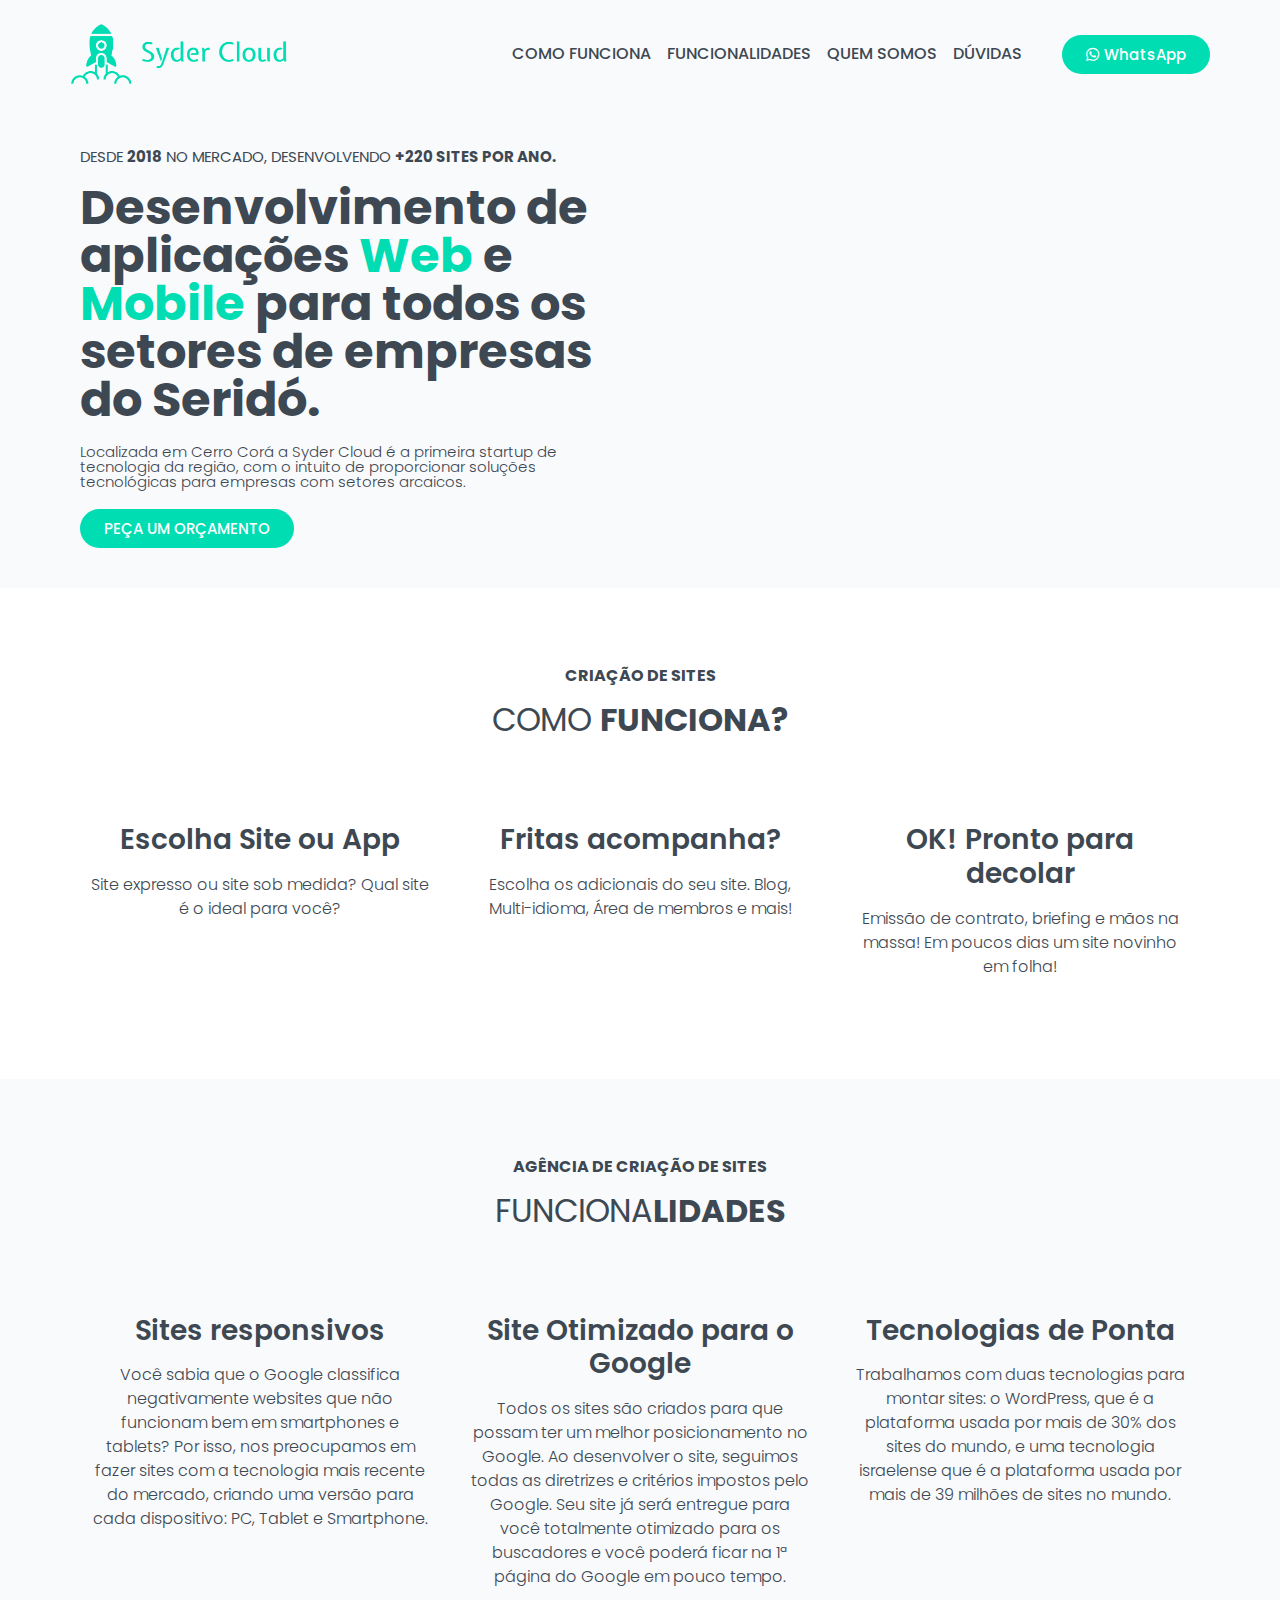
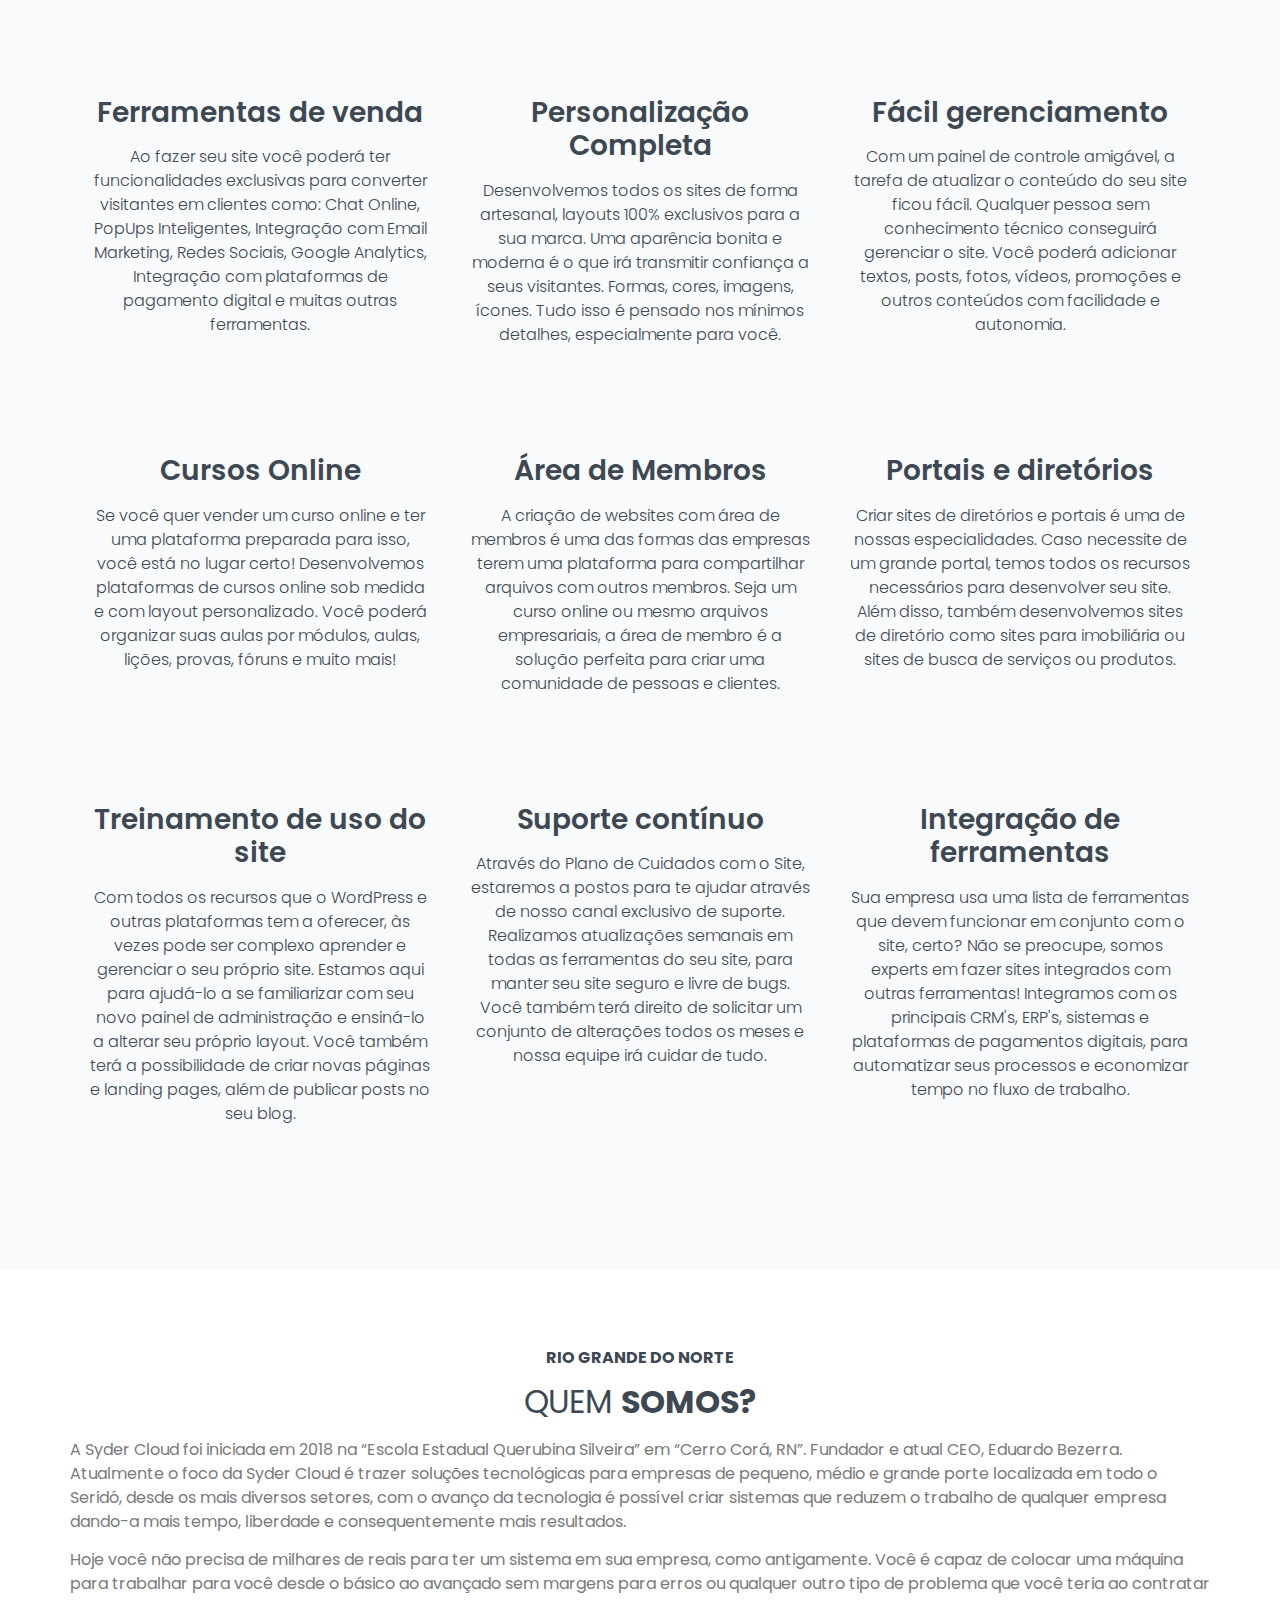
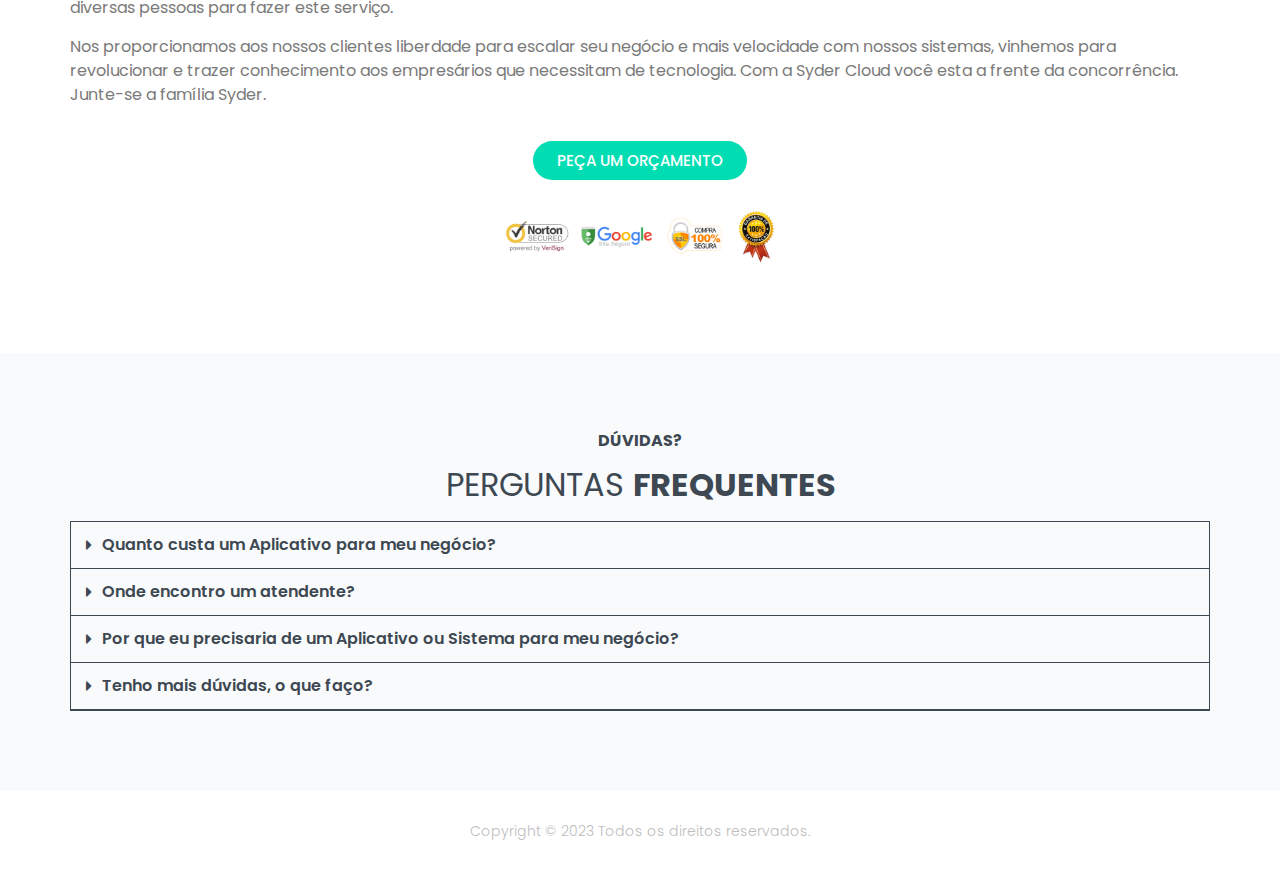
==== commit 80b58626: "Add files via upload" ====
--- a/index.html
+++ b/index.html
@@ -1,21 +1,21 @@
-<!DOCTYPE html> <html lang="pt-BR"> <head> 	<meta charset="UTF-8"> 		<title>Syder Cloud &#8211; Desenvolvimento Web e Mobile</title> <meta name='robots' content='max-image-preview:large' /> <link rel="alternate" type="application/rss+xml" title="Feed para  &raquo;" href="./feed/" /> <link rel="alternate" type="application/rss+xml" title="Feed de comentários para  &raquo;" href="./comments/feed/" /> <script>
-window._wpemojiSettings = {"baseUrl":"https:\/\/s.w.org\/images\/core\/emoji\/14.0.0\/72x72\/","ext":".png","svgUrl":"https:\/\/s.w.org\/images\/core\/emoji\/14.0.0\/svg\/","svgExt":".svg","source":{"concatemoji":".\/wp-includes\/js\/wp-emoji-release.min.js?ver=6.2.2"}};
+<!DOCTYPE html> <html lang="pt-BR"> <head> 	<meta charset="UTF-8"> 		<title>Syder Cloud &#8211; Desenvolvimento Web e Mobile</title> <meta name='robots' content='noindex, nofollow' /> <link rel="alternate" type="application/rss+xml" title="Feed para  &raquo;" href="http://ojogodoandre.shop/feed/" /> <link rel="alternate" type="application/rss+xml" title="Feed de comentários para  &raquo;" href="http://ojogodoandre.shop/comments/feed/" /> <script>
+window._wpemojiSettings = {"baseUrl":"https:\/\/s.w.org\/images\/core\/emoji\/14.0.0\/72x72\/","ext":".png","svgUrl":"https:\/\/s.w.org\/images\/core\/emoji\/14.0.0\/svg\/","svgExt":".svg","source":{"concatemoji":"http:\/\/ojogodoandre.shop\/wp-includes\/js\/wp-emoji-release.min.js?ver=6.4.1"}};
 /*! This file is auto-generated */
-!function(e,a,t){var n,r,o,i=a.createElement("canvas"),p=i.getContext&&i.getContext("2d");function s(e,t){p.clearRect(0,0,i.width,i.height),p.fillText(e,0,0);e=i.toDataURL();return p.clearRect(0,0,i.width,i.height),p.fillText(t,0,0),e===i.toDataURL()}function c(e){var t=a.createElement("script");t.src=e,t.defer=t.type="text/javascript",a.getElementsByTagName("head")[0].appendChild(t)}for(o=Array("flag","emoji"),t.supports={everything:!0,everythingExceptFlag:!0},r=0;r<o.length;r++)t.supports[o[r]]=function(e){if(p&&p.fillText)switch(p.textBaseline="top",p.font="600 32px Arial",e){case"flag":return s("\ud83c\udff3\ufe0f\u200d\u26a7\ufe0f","\ud83c\udff3\ufe0f\u200b\u26a7\ufe0f")?!1:!s("\ud83c\uddfa\ud83c\uddf3","\ud83c\uddfa\u200b\ud83c\uddf3")&&!s("\ud83c\udff4\udb40\udc67\udb40\udc62\udb40\udc65\udb40\udc6e\udb40\udc67\udb40\udc7f","\ud83c\udff4\u200b\udb40\udc67\u200b\udb40\udc62\u200b\udb40\udc65\u200b\udb40\udc6e\u200b\udb40\udc67\u200b\udb40\udc7f");case"emoji":return!s("\ud83e\udef1\ud83c\udffb\u200d\ud83e\udef2\ud83c\udfff","\ud83e\udef1\ud83c\udffb\u200b\ud83e\udef2\ud83c\udfff")}return!1}(o[r]),t.supports.everything=t.supports.everything&&t.supports[o[r]],"flag"!==o[r]&&(t.supports.everythingExceptFlag=t.supports.everythingExceptFlag&&t.supports[o[r]]);t.supports.everythingExceptFlag=t.supports.everythingExceptFlag&&!t.supports.flag,t.DOMReady=!1,t.readyCallback=function(){t.DOMReady=!0},t.supports.everything||(n=function(){t.readyCallback()},a.addEventListener?(a.addEventListener("DOMContentLoaded",n,!1),e.addEventListener("load",n,!1)):(e.attachEvent("onload",n),a.attachEvent("onreadystatechange",function(){"complete"===a.readyState&&t.readyCallback()})),(e=t.source||{}).concatemoji?c(e.concatemoji):e.wpemoji&&e.twemoji&&(c(e.twemoji),c(e.wpemoji)))}(window,document,window._wpemojiSettings);
-</script> <style> img.wp-smiley, img.emoji { 	display: inline !important; 	border: none !important; 	box-shadow: none !important; 	height: 1em !important; 	width: 1em !important; 	margin: 0 0.07em !important; 	vertical-align: -0.1em !important; 	background: none !important; 	padding: 0 !important; } </style> 	<link rel='stylesheet' id='wp-block-library-css' href='./css/dist-block-library-style.min.css' media='all' /> <link rel='stylesheet' id='classic-theme-styles-css' href='./css/62b-classic-themes.min.css' media='all' /> <style id='global-styles-inline-css'> body{--wp--preset--color--black: #000000;--wp--preset--color--cyan-bluish-gray: #abb8c3;--wp--preset--color--white: #ffffff;--wp--preset--color--pale-pink: #f78da7;--wp--preset--color--vivid-red: #cf2e2e;--wp--preset--color--luminous-vivid-orange: #ff6900;--wp--preset--color--luminous-vivid-amber: #fcb900;--wp--preset--color--light-green-cyan: #7bdcb5;--wp--preset--color--vivid-green-cyan: #00d084;--wp--preset--color--pale-cyan-blue: #8ed1fc;--wp--preset--color--vivid-cyan-blue: #0693e3;--wp--preset--color--vivid-purple: #9b51e0;--wp--preset--gradient--vivid-cyan-blue-to-vivid-purple: linear-gradient(135deg,rgba(6,147,227,1) 0%,rgb(155,81,224) 100%);--wp--preset--gradient--light-green-cyan-to-vivid-green-cyan: linear-gradient(135deg,rgb(122,220,180) 0%,rgb(0,208,130) 100%);--wp--preset--gradient--luminous-vivid-amber-to-luminous-vivid-orange: linear-gradient(135deg,rgba(252,185,0,1) 0%,rgba(255,105,0,1) 100%);--wp--preset--gradient--luminous-vivid-orange-to-vivid-red: linear-gradient(135deg,rgba(255,105,0,1) 0%,rgb(207,46,46) 100%);--wp--preset--gradient--very-light-gray-to-cyan-bluish-gray: linear-gradient(135deg,rgb(238,238,238) 0%,rgb(169,184,195) 100%);--wp--preset--gradient--cool-to-warm-spectrum: linear-gradient(135deg,rgb(74,234,220) 0%,rgb(151,120,209) 20%,rgb(207,42,186) 40%,rgb(238,44,130) 60%,rgb(251,105,98) 80%,rgb(254,248,76) 100%);--wp--preset--gradient--blush-light-purple: linear-gradient(135deg,rgb(255,206,236) 0%,rgb(152,150,240) 100%);--wp--preset--gradient--blush-bordeaux: linear-gradient(135deg,rgb(254,205,165) 0%,rgb(254,45,45) 50%,rgb(107,0,62) 100%);--wp--preset--gradient--luminous-dusk: linear-gradient(135deg,rgb(255,203,112) 0%,rgb(199,81,192) 50%,rgb(65,88,208) 100%);--wp--preset--gradient--pale-ocean: linear-gradient(135deg,rgb(255,245,203) 0%,rgb(182,227,212) 50%,rgb(51,167,181) 100%);--wp--preset--gradient--electric-grass: linear-gradient(135deg,rgb(202,248,128) 0%,rgb(113,206,126) 100%);--wp--preset--gradient--midnight: linear-gradient(135deg,rgb(2,3,129) 0%,rgb(40,116,252) 100%);--wp--preset--duotone--dark-grayscale: url('#wp-duotone-dark-grayscale');--wp--preset--duotone--grayscale: url('#wp-duotone-grayscale');--wp--preset--duotone--purple-yellow: url('#wp-duotone-purple-yellow');--wp--preset--duotone--blue-red: url('#wp-duotone-blue-red');--wp--preset--duotone--midnight: url('#wp-duotone-midnight');--wp--preset--duotone--magenta-yellow: url('#wp-duotone-magenta-yellow');--wp--preset--duotone--purple-green: url('#wp-duotone-purple-green');--wp--preset--duotone--blue-orange: url('#wp-duotone-blue-orange');--wp--preset--font-size--small: 13px;--wp--preset--font-size--medium: 20px;--wp--preset--font-size--large: 36px;--wp--preset--font-size--x-large: 42px;--wp--preset--spacing--20: 0.44rem;--wp--preset--spacing--30: 0.67rem;--wp--preset--spacing--40: 1rem;--wp--preset--spacing--50: 1.5rem;--wp--preset--spacing--60: 2.25rem;--wp--preset--spacing--70: 3.38rem;--wp--preset--spacing--80: 5.06rem;--wp--preset--shadow--natural: 6px 6px 9px rgba(0, 0, 0, 0.2);--wp--preset--shadow--deep: 12px 12px 50px rgba(0, 0, 0, 0.4);--wp--preset--shadow--sharp: 6px 6px 0px rgba(0, 0, 0, 0.2);--wp--preset--shadow--outlined: 6px 6px 0px -3px rgba(255, 255, 255, 1), 6px 6px rgba(0, 0, 0, 1);--wp--preset--shadow--crisp: 6px 6px 0px rgba(0, 0, 0, 1);}:where(.is-layout-flex){gap: 0.5em;}body .is-layout-flow > .alignleft{float: left;margin-inline-start: 0;margin-inline-end: 2em;}body .is-layout-flow > .alignright{float: right;margin-inline-start: 2em;margin-inline-end: 0;}body .is-layout-flow > .aligncenter{margin-left: auto !important;margin-right: auto !important;}body .is-layout-constrained > .alignleft{float: left;margin-inline-start: 0;margin-inline-end: 2em;}body .is-layout-constrained > .alignright{float: right;margin-inline-start: 2em;margin-inline-end: 0;}body .is-layout-constrained > .aligncenter{margin-left: auto !important;margin-right: auto !important;}body .is-layout-constrained > :where(:not(.alignleft):not(.alignright):not(.alignfull)){max-width: var(--wp--style--global--content-size);margin-left: auto !important;margin-right: auto !important;}body .is-layout-constrained > .alignwide{max-width: var(--wp--style--global--wide-size);}body .is-layout-flex{display: flex;}body .is-layout-flex{flex-wrap: wrap;align-items: center;}body .is-layout-flex > *{margin: 0;}:where(.wp-block-columns.is-layout-flex){gap: 2em;}.has-black-color{color: var(--wp--preset--color--black) !important;}.has-cyan-bluish-gray-color{color: var(--wp--preset--color--cyan-bluish-gray) !important;}.has-white-color{color: var(--wp--preset--color--white) !important;}.has-pale-pink-color{color: var(--wp--preset--color--pale-pink) !important;}.has-vivid-red-color{color: var(--wp--preset--color--vivid-red) !important;}.has-luminous-vivid-orange-color{color: var(--wp--preset--color--luminous-vivid-orange) !important;}.has-luminous-vivid-amber-color{color: var(--wp--preset--color--luminous-vivid-amber) !important;}.has-light-green-cyan-color{color: var(--wp--preset--color--light-green-cyan) !important;}.has-vivid-green-cyan-color{color: var(--wp--preset--color--vivid-green-cyan) !important;}.has-pale-cyan-blue-color{color: var(--wp--preset--color--pale-cyan-blue) !important;}.has-vivid-cyan-blue-color{color: var(--wp--preset--color--vivid-cyan-blue) !important;}.has-vivid-purple-color{color: var(--wp--preset--color--vivid-purple) !important;}.has-black-background-color{background-color: var(--wp--preset--color--black) !important;}.has-cyan-bluish-gray-background-color{background-color: var(--wp--preset--color--cyan-bluish-gray) !important;}.has-white-background-color{background-color: var(--wp--preset--color--white) !important;}.has-pale-pink-background-color{background-color: var(--wp--preset--color--pale-pink) !important;}.has-vivid-red-background-color{background-color: var(--wp--preset--color--vivid-red) !important;}.has-luminous-vivid-orange-background-color{background-color: var(--wp--preset--color--luminous-vivid-orange) !important;}.has-luminous-vivid-amber-background-color{background-color: var(--wp--preset--color--luminous-vivid-amber) !important;}.has-light-green-cyan-background-color{background-color: var(--wp--preset--color--light-green-cyan) !important;}.has-vivid-green-cyan-background-color{background-color: var(--wp--preset--color--vivid-green-cyan) !important;}.has-pale-cyan-blue-background-color{background-color: var(--wp--preset--color--pale-cyan-blue) !important;}.has-vivid-cyan-blue-background-color{background-color: var(--wp--preset--color--vivid-cyan-blue) !important;}.has-vivid-purple-background-color{background-color: var(--wp--preset--color--vivid-purple) !important;}.has-black-border-color{border-color: var(--wp--preset--color--black) !important;}.has-cyan-bluish-gray-border-color{border-color: var(--wp--preset--color--cyan-bluish-gray) !important;}.has-white-border-color{border-color: var(--wp--preset--color--white) !important;}.has-pale-pink-border-color{border-color: var(--wp--preset--color--pale-pink) !important;}.has-vivid-red-border-color{border-color: var(--wp--preset--color--vivid-red) !important;}.has-luminous-vivid-orange-border-color{border-color: var(--wp--preset--color--luminous-vivid-orange) !important;}.has-luminous-vivid-amber-border-color{border-color: var(--wp--preset--color--luminous-vivid-amber) !important;}.has-light-green-cyan-border-color{border-color: var(--wp--preset--color--light-green-cyan) !important;}.has-vivid-green-cyan-border-color{border-color: var(--wp--preset--color--vivid-green-cyan) !important;}.has-pale-cyan-blue-border-color{border-color: var(--wp--preset--color--pale-cyan-blue) !important;}.has-vivid-cyan-blue-border-color{border-color: var(--wp--preset--color--vivid-cyan-blue) !important;}.has-vivid-purple-border-color{border-color: var(--wp--preset--color--vivid-purple) !important;}.has-vivid-cyan-blue-to-vivid-purple-gradient-background{background: var(--wp--preset--gradient--vivid-cyan-blue-to-vivid-purple) !important;}.has-light-green-cyan-to-vivid-green-cyan-gradient-background{background: var(--wp--preset--gradient--light-green-cyan-to-vivid-green-cyan) !important;}.has-luminous-vivid-amber-to-luminous-vivid-orange-gradient-background{background: var(--wp--preset--gradient--luminous-vivid-amber-to-luminous-vivid-orange) !important;}.has-luminous-vivid-orange-to-vivid-red-gradient-background{background: var(--wp--preset--gradient--luminous-vivid-orange-to-vivid-red) !important;}.has-very-light-gray-to-cyan-bluish-gray-gradient-background{background: var(--wp--preset--gradient--very-light-gray-to-cyan-bluish-gray) !important;}.has-cool-to-warm-spectrum-gradient-background{background: var(--wp--preset--gradient--cool-to-warm-spectrum) !important;}.has-blush-light-purple-gradient-background{background: var(--wp--preset--gradient--blush-light-purple) !important;}.has-blush-bordeaux-gradient-background{background: var(--wp--preset--gradient--blush-bordeaux) !important;}.has-luminous-dusk-gradient-background{background: var(--wp--preset--gradient--luminous-dusk) !important;}.has-pale-ocean-gradient-background{background: var(--wp--preset--gradient--pale-ocean) !important;}.has-electric-grass-gradient-background{background: var(--wp--preset--gradient--electric-grass) !important;}.has-midnight-gradient-background{background: var(--wp--preset--gradient--midnight) !important;}.has-small-font-size{font-size: var(--wp--preset--font-size--small) !important;}.has-medium-font-size{font-size: var(--wp--preset--font-size--medium) !important;}.has-large-font-size{font-size: var(--wp--preset--font-size--large) !important;}.has-x-large-font-size{font-size: var(--wp--preset--font-size--x-large) !important;} .wp-block-navigation a:where(:not(.wp-element-button)){color: inherit;} :where(.wp-block-columns.is-layout-flex){gap: 2em;} .wp-block-pullquote{font-size: 1.5em;line-height: 1.6;} </style> <link rel='stylesheet' id='hello-elementor-css' href='./css/hello-elementor-style.min.css' media='all' /> <link rel='stylesheet' id='hello-elementor-theme-style-css' href='./css/hello-elementor-theme.min.css' media='all' /> <link rel='stylesheet' id='elementor-icons-css' href='./css/elementor-assets-lib-eicons-css-elementor-icons.min.css' media='all' /> <link rel='stylesheet' id='elementor-frontend-legacy-css' href='./css/elementor-assets-css-frontend-legacy.min.css' media='all' /> <link rel='stylesheet' id='elementor-frontend-css' href='./css/elementor-assets-css-frontend.min.css' media='all' /> <link rel='stylesheet' id='swiper-css' href='./css/elementor-assets-lib-swiper-css-swiper.min.css' media='all' /> <link rel='stylesheet' id='elementor-post-9-css' href='./css/elementor-css-post-9.css' media='all' /> <link rel='stylesheet' id='elementor-pro-css' href='./css/elementor-pro-assets-css-frontend.min.css' media='all' /> <link rel='stylesheet' id='elementor-global-css' href='./css/elementor-css-global.css' media='all' /> <link rel='stylesheet' id='elementor-post-628-css' href='./css/elementor-css-post-628.css' media='all' /> <link rel='stylesheet' id='google-fonts-1-css' href='https://fonts.googleapis.com/css?family=Roboto%3A100%2C100italic%2C200%2C200italic%2C300%2C300italic%2C400%2C400italic%2C500%2C500italic%2C600%2C600italic%2C700%2C700italic%2C800%2C800italic%2C900%2C900italic%7CRoboto+Slab%3A100%2C100italic%2C200%2C200italic%2C300%2C300italic%2C400%2C400italic%2C500%2C500italic%2C600%2C600italic%2C700%2C700italic%2C800%2C800italic%2C900%2C900italic%7CMontserrat%3A100%2C100italic%2C200%2C200italic%2C300%2C300italic%2C400%2C400italic%2C500%2C500italic%2C600%2C600italic%2C700%2C700italic%2C800%2C800italic%2C900%2C900italic&#038;display=swap&#038;ver=6.2.2' media='all' /> <link rel='stylesheet' id='elementor-icons-shared-0-css' href='./css/elementor-assets-lib-font-awesome-css-fontawesome.min.css' media='all' /> <link rel='stylesheet' id='elementor-icons-fa-brands-css' href='./css/elementor-assets-lib-font-awesome-css-brands.min.css' media='all' /> <link rel='stylesheet' id='elementor-icons-fa-solid-css' href='./css/elementor-assets-lib-font-awesome-css-solid.min.css' media='all' /> <link rel="preconnect" href="https://fonts.gstatic.com/" crossorigin>        <script>
+!function(i,n){var o,s,e;function c(e){try{var t={supportTests:e,timestamp:(new Date).valueOf()};sessionStorage.setItem(o,JSON.stringify(t))}catch(e){}}function p(e,t,n){e.clearRect(0,0,e.canvas.width,e.canvas.height),e.fillText(t,0,0);var t=new Uint32Array(e.getImageData(0,0,e.canvas.width,e.canvas.height).data),r=(e.clearRect(0,0,e.canvas.width,e.canvas.height),e.fillText(n,0,0),new Uint32Array(e.getImageData(0,0,e.canvas.width,e.canvas.height).data));return t.every(function(e,t){return e===r[t]})}function u(e,t,n){switch(t){case"flag":return n(e,"\ud83c\udff3\ufe0f\u200d\u26a7\ufe0f","\ud83c\udff3\ufe0f\u200b\u26a7\ufe0f")?!1:!n(e,"\ud83c\uddfa\ud83c\uddf3","\ud83c\uddfa\u200b\ud83c\uddf3")&&!n(e,"\ud83c\udff4\udb40\udc67\udb40\udc62\udb40\udc65\udb40\udc6e\udb40\udc67\udb40\udc7f","\ud83c\udff4\u200b\udb40\udc67\u200b\udb40\udc62\u200b\udb40\udc65\u200b\udb40\udc6e\u200b\udb40\udc67\u200b\udb40\udc7f");case"emoji":return!n(e,"\ud83e\udef1\ud83c\udffb\u200d\ud83e\udef2\ud83c\udfff","\ud83e\udef1\ud83c\udffb\u200b\ud83e\udef2\ud83c\udfff")}return!1}function f(e,t,n){var r="undefined"!=typeof WorkerGlobalScope&&self instanceof WorkerGlobalScope?new OffscreenCanvas(300,150):i.createElement("canvas"),a=r.getContext("2d",{willReadFrequently:!0}),o=(a.textBaseline="top",a.font="600 32px Arial",{});return e.forEach(function(e){o[e]=t(a,e,n)}),o}function t(e){var t=i.createElement("script");t.src=e,t.defer=!0,i.head.appendChild(t)}"undefined"!=typeof Promise&&(o="wpEmojiSettingsSupports",s=["flag","emoji"],n.supports={everything:!0,everythingExceptFlag:!0},e=new Promise(function(e){i.addEventListener("DOMContentLoaded",e,{once:!0})}),new Promise(function(t){var n=function(){try{var e=JSON.parse(sessionStorage.getItem(o));if("object"==typeof e&&"number"==typeof e.timestamp&&(new Date).valueOf()<e.timestamp+604800&&"object"==typeof e.supportTests)return e.supportTests}catch(e){}return null}();if(!n){if("undefined"!=typeof Worker&&"undefined"!=typeof OffscreenCanvas&&"undefined"!=typeof URL&&URL.createObjectURL&&"undefined"!=typeof Blob)try{var e="postMessage("+f.toString()+"("+[JSON.stringify(s),u.toString(),p.toString()].join(",")+"));",r=new Blob([e],{type:"text/javascript"}),a=new Worker(URL.createObjectURL(r),{name:"wpTestEmojiSupports"});return void(a.onmessage=function(e){c(n=e.data),a.terminate(),t(n)})}catch(e){}c(n=f(s,u,p))}t(n)}).then(function(e){for(var t in e)n.supports[t]=e[t],n.supports.everything=n.supports.everything&&n.supports[t],"flag"!==t&&(n.supports.everythingExceptFlag=n.supports.everythingExceptFlag&&n.supports[t]);n.supports.everythingExceptFlag=n.supports.everythingExceptFlag&&!n.supports.flag,n.DOMReady=!1,n.readyCallback=function(){n.DOMReady=!0}}).then(function(){return e}).then(function(){var e;n.supports.everything||(n.readyCallback(),(e=n.source||{}).concatemoji?t(e.concatemoji):e.wpemoji&&e.twemoji&&(t(e.twemoji),t(e.wpemoji)))}))}((window,document),window._wpemojiSettings);
+</script> <style id='wp-emoji-styles-inline-css'>  	img.wp-smiley, img.emoji { 		display: inline !important; 		border: none !important; 		box-shadow: none !important; 		height: 1em !important; 		width: 1em !important; 		margin: 0 0.07em !important; 		vertical-align: -0.1em !important; 		background: none !important; 		padding: 0 !important; 	} </style> <style id='classic-theme-styles-inline-css'> /*! This file is auto-generated */ .wp-block-button__link{color:#fff;background-color:#32373c;border-radius:9999px;box-shadow:none;text-decoration:none;padding:calc(.667em + 2px) calc(1.333em + 2px);font-size:1.125em}.wp-block-file__button{background:#32373c;color:#fff;text-decoration:none} </style> <style id='global-styles-inline-css'> body{--wp--preset--color--black: #000000;--wp--preset--color--cyan-bluish-gray: #abb8c3;--wp--preset--color--white: #ffffff;--wp--preset--color--pale-pink: #f78da7;--wp--preset--color--vivid-red: #cf2e2e;--wp--preset--color--luminous-vivid-orange: #ff6900;--wp--preset--color--luminous-vivid-amber: #fcb900;--wp--preset--color--light-green-cyan: #7bdcb5;--wp--preset--color--vivid-green-cyan: #00d084;--wp--preset--color--pale-cyan-blue: #8ed1fc;--wp--preset--color--vivid-cyan-blue: #0693e3;--wp--preset--color--vivid-purple: #9b51e0;--wp--preset--gradient--vivid-cyan-blue-to-vivid-purple: linear-gradient(135deg,rgba(6,147,227,1) 0%,rgb(155,81,224) 100%);--wp--preset--gradient--light-green-cyan-to-vivid-green-cyan: linear-gradient(135deg,rgb(122,220,180) 0%,rgb(0,208,130) 100%);--wp--preset--gradient--luminous-vivid-amber-to-luminous-vivid-orange: linear-gradient(135deg,rgba(252,185,0,1) 0%,rgba(255,105,0,1) 100%);--wp--preset--gradient--luminous-vivid-orange-to-vivid-red: linear-gradient(135deg,rgba(255,105,0,1) 0%,rgb(207,46,46) 100%);--wp--preset--gradient--very-light-gray-to-cyan-bluish-gray: linear-gradient(135deg,rgb(238,238,238) 0%,rgb(169,184,195) 100%);--wp--preset--gradient--cool-to-warm-spectrum: linear-gradient(135deg,rgb(74,234,220) 0%,rgb(151,120,209) 20%,rgb(207,42,186) 40%,rgb(238,44,130) 60%,rgb(251,105,98) 80%,rgb(254,248,76) 100%);--wp--preset--gradient--blush-light-purple: linear-gradient(135deg,rgb(255,206,236) 0%,rgb(152,150,240) 100%);--wp--preset--gradient--blush-bordeaux: linear-gradient(135deg,rgb(254,205,165) 0%,rgb(254,45,45) 50%,rgb(107,0,62) 100%);--wp--preset--gradient--luminous-dusk: linear-gradient(135deg,rgb(255,203,112) 0%,rgb(199,81,192) 50%,rgb(65,88,208) 100%);--wp--preset--gradient--pale-ocean: linear-gradient(135deg,rgb(255,245,203) 0%,rgb(182,227,212) 50%,rgb(51,167,181) 100%);--wp--preset--gradient--electric-grass: linear-gradient(135deg,rgb(202,248,128) 0%,rgb(113,206,126) 100%);--wp--preset--gradient--midnight: linear-gradient(135deg,rgb(2,3,129) 0%,rgb(40,116,252) 100%);--wp--preset--font-size--small: 13px;--wp--preset--font-size--medium: 20px;--wp--preset--font-size--large: 36px;--wp--preset--font-size--x-large: 42px;--wp--preset--spacing--20: 0.44rem;--wp--preset--spacing--30: 0.67rem;--wp--preset--spacing--40: 1rem;--wp--preset--spacing--50: 1.5rem;--wp--preset--spacing--60: 2.25rem;--wp--preset--spacing--70: 3.38rem;--wp--preset--spacing--80: 5.06rem;--wp--preset--shadow--natural: 6px 6px 9px rgba(0, 0, 0, 0.2);--wp--preset--shadow--deep: 12px 12px 50px rgba(0, 0, 0, 0.4);--wp--preset--shadow--sharp: 6px 6px 0px rgba(0, 0, 0, 0.2);--wp--preset--shadow--outlined: 6px 6px 0px -3px rgba(255, 255, 255, 1), 6px 6px rgba(0, 0, 0, 1);--wp--preset--shadow--crisp: 6px 6px 0px rgba(0, 0, 0, 1);}:where(.is-layout-flex){gap: 0.5em;}:where(.is-layout-grid){gap: 0.5em;}body .is-layout-flow > .alignleft{float: left;margin-inline-start: 0;margin-inline-end: 2em;}body .is-layout-flow > .alignright{float: right;margin-inline-start: 2em;margin-inline-end: 0;}body .is-layout-flow > .aligncenter{margin-left: auto !important;margin-right: auto !important;}body .is-layout-constrained > .alignleft{float: left;margin-inline-start: 0;margin-inline-end: 2em;}body .is-layout-constrained > .alignright{float: right;margin-inline-start: 2em;margin-inline-end: 0;}body .is-layout-constrained > .aligncenter{margin-left: auto !important;margin-right: auto !important;}body .is-layout-constrained > :where(:not(.alignleft):not(.alignright):not(.alignfull)){max-width: var(--wp--style--global--content-size);margin-left: auto !important;margin-right: auto !important;}body .is-layout-constrained > .alignwide{max-width: var(--wp--style--global--wide-size);}body .is-layout-flex{display: flex;}body .is-layout-flex{flex-wrap: wrap;align-items: center;}body .is-layout-flex > *{margin: 0;}body .is-layout-grid{display: grid;}body .is-layout-grid > *{margin: 0;}:where(.wp-block-columns.is-layout-flex){gap: 2em;}:where(.wp-block-columns.is-layout-grid){gap: 2em;}:where(.wp-block-post-template.is-layout-flex){gap: 1.25em;}:where(.wp-block-post-template.is-layout-grid){gap: 1.25em;}.has-black-color{color: var(--wp--preset--color--black) !important;}.has-cyan-bluish-gray-color{color: var(--wp--preset--color--cyan-bluish-gray) !important;}.has-white-color{color: var(--wp--preset--color--white) !important;}.has-pale-pink-color{color: var(--wp--preset--color--pale-pink) !important;}.has-vivid-red-color{color: var(--wp--preset--color--vivid-red) !important;}.has-luminous-vivid-orange-color{color: var(--wp--preset--color--luminous-vivid-orange) !important;}.has-luminous-vivid-amber-color{color: var(--wp--preset--color--luminous-vivid-amber) !important;}.has-light-green-cyan-color{color: var(--wp--preset--color--light-green-cyan) !important;}.has-vivid-green-cyan-color{color: var(--wp--preset--color--vivid-green-cyan) !important;}.has-pale-cyan-blue-color{color: var(--wp--preset--color--pale-cyan-blue) !important;}.has-vivid-cyan-blue-color{color: var(--wp--preset--color--vivid-cyan-blue) !important;}.has-vivid-purple-color{color: var(--wp--preset--color--vivid-purple) !important;}.has-black-background-color{background-color: var(--wp--preset--color--black) !important;}.has-cyan-bluish-gray-background-color{background-color: var(--wp--preset--color--cyan-bluish-gray) !important;}.has-white-background-color{background-color: var(--wp--preset--color--white) !important;}.has-pale-pink-background-color{background-color: var(--wp--preset--color--pale-pink) !important;}.has-vivid-red-background-color{background-color: var(--wp--preset--color--vivid-red) !important;}.has-luminous-vivid-orange-background-color{background-color: var(--wp--preset--color--luminous-vivid-orange) !important;}.has-luminous-vivid-amber-background-color{background-color: var(--wp--preset--color--luminous-vivid-amber) !important;}.has-light-green-cyan-background-color{background-color: var(--wp--preset--color--light-green-cyan) !important;}.has-vivid-green-cyan-background-color{background-color: var(--wp--preset--color--vivid-green-cyan) !important;}.has-pale-cyan-blue-background-color{background-color: var(--wp--preset--color--pale-cyan-blue) !important;}.has-vivid-cyan-blue-background-color{background-color: var(--wp--preset--color--vivid-cyan-blue) !important;}.has-vivid-purple-background-color{background-color: var(--wp--preset--color--vivid-purple) !important;}.has-black-border-color{border-color: var(--wp--preset--color--black) !important;}.has-cyan-bluish-gray-border-color{border-color: var(--wp--preset--color--cyan-bluish-gray) !important;}.has-white-border-color{border-color: var(--wp--preset--color--white) !important;}.has-pale-pink-border-color{border-color: var(--wp--preset--color--pale-pink) !important;}.has-vivid-red-border-color{border-color: var(--wp--preset--color--vivid-red) !important;}.has-luminous-vivid-orange-border-color{border-color: var(--wp--preset--color--luminous-vivid-orange) !important;}.has-luminous-vivid-amber-border-color{border-color: var(--wp--preset--color--luminous-vivid-amber) !important;}.has-light-green-cyan-border-color{border-color: var(--wp--preset--color--light-green-cyan) !important;}.has-vivid-green-cyan-border-color{border-color: var(--wp--preset--color--vivid-green-cyan) !important;}.has-pale-cyan-blue-border-color{border-color: var(--wp--preset--color--pale-cyan-blue) !important;}.has-vivid-cyan-blue-border-color{border-color: var(--wp--preset--color--vivid-cyan-blue) !important;}.has-vivid-purple-border-color{border-color: var(--wp--preset--color--vivid-purple) !important;}.has-vivid-cyan-blue-to-vivid-purple-gradient-background{background: var(--wp--preset--gradient--vivid-cyan-blue-to-vivid-purple) !important;}.has-light-green-cyan-to-vivid-green-cyan-gradient-background{background: var(--wp--preset--gradient--light-green-cyan-to-vivid-green-cyan) !important;}.has-luminous-vivid-amber-to-luminous-vivid-orange-gradient-background{background: var(--wp--preset--gradient--luminous-vivid-amber-to-luminous-vivid-orange) !important;}.has-luminous-vivid-orange-to-vivid-red-gradient-background{background: var(--wp--preset--gradient--luminous-vivid-orange-to-vivid-red) !important;}.has-very-light-gray-to-cyan-bluish-gray-gradient-background{background: var(--wp--preset--gradient--very-light-gray-to-cyan-bluish-gray) !important;}.has-cool-to-warm-spectrum-gradient-background{background: var(--wp--preset--gradient--cool-to-warm-spectrum) !important;}.has-blush-light-purple-gradient-background{background: var(--wp--preset--gradient--blush-light-purple) !important;}.has-blush-bordeaux-gradient-background{background: var(--wp--preset--gradient--blush-bordeaux) !important;}.has-luminous-dusk-gradient-background{background: var(--wp--preset--gradient--luminous-dusk) !important;}.has-pale-ocean-gradient-background{background: var(--wp--preset--gradient--pale-ocean) !important;}.has-electric-grass-gradient-background{background: var(--wp--preset--gradient--electric-grass) !important;}.has-midnight-gradient-background{background: var(--wp--preset--gradient--midnight) !important;}.has-small-font-size{font-size: var(--wp--preset--font-size--small) !important;}.has-medium-font-size{font-size: var(--wp--preset--font-size--medium) !important;}.has-large-font-size{font-size: var(--wp--preset--font-size--large) !important;}.has-x-large-font-size{font-size: var(--wp--preset--font-size--x-large) !important;} .wp-block-navigation a:where(:not(.wp-element-button)){color: inherit;} :where(.wp-block-post-template.is-layout-flex){gap: 1.25em;}:where(.wp-block-post-template.is-layout-grid){gap: 1.25em;} :where(.wp-block-columns.is-layout-flex){gap: 2em;}:where(.wp-block-columns.is-layout-grid){gap: 2em;} .wp-block-pullquote{font-size: 1.5em;line-height: 1.6;} </style> <link rel='stylesheet' id='hello-elementor-css' href='./css/hello-elementor-style.min.css' media='all' /> <link rel='stylesheet' id='hello-elementor-theme-style-css' href='./css/hello-elementor-theme.min.css' media='all' /> <link rel='stylesheet' id='elementor-frontend-css' href='./css/elementor-assets-css-frontend-lite.min.css' media='all' /> <link rel='stylesheet' id='elementor-post-6-css' href='./css/elementor-css-post-6.css' media='all' /> <link rel='stylesheet' id='elementor-icons-css' href='./css/elementor-assets-lib-eicons-css-elementor-icons.min.css' media='all' /> <link rel='stylesheet' id='swiper-css' href='./css/elementor-assets-lib-swiper-v8-css-swiper.min.css' media='all' /> <link rel='stylesheet' id='elementor-pro-css' href='./css/elementor-pro-assets-css-frontend-lite.min.css' media='all' /> <link rel='stylesheet' id='elementor-global-css' href='./css/elementor-css-global.css' media='all' /> <link rel='stylesheet' id='elementor-post-10-css' href='./css/elementor-css-post-10.css' media='all' /> <link rel='stylesheet' id='google-fonts-1-css' href='https://fonts.googleapis.com/css?family=Poppins%3A100%2C100italic%2C200%2C200italic%2C300%2C300italic%2C400%2C400italic%2C500%2C500italic%2C600%2C600italic%2C700%2C700italic%2C800%2C800italic%2C900%2C900italic&#038;display=swap&#038;ver=6.4.1' media='all' /> <link rel='stylesheet' id='elementor-icons-shared-0-css' href='./css/elementor-assets-lib-font-awesome-css-fontawesome.min.css' media='all' /> <link rel='stylesheet' id='elementor-icons-fa-brands-css' href='./css/elementor-assets-lib-font-awesome-css-brands.min.css' media='all' /> <link rel='stylesheet' id='elementor-icons-fa-solid-css' href='./css/elementor-assets-lib-font-awesome-css-solid.min.css' media='all' /> <link rel="preconnect" href="https://fonts.gstatic.com/" crossorigin>        <script>
             /* <![CDATA[ */
             var rcewpp = {
-                "ajax_url":"./wp-admin/admin-ajax.php",
-                "nonce": "d064930bec",
-                "home_url": "./",
-                "settings_icon": './wp-content/plugins/export-wp-page-to-static-html/admin/images/settings.png',
-                "settings_hover_icon": './wp-content/plugins/export-wp-page-to-static-html/admin/images/settings_hover.png'
+                "ajax_url":"http://ojogodoandre.shop/wp-admin/admin-ajax.php",
+                "nonce": "a53afc17b8",
+                "home_url": "http://ojogodoandre.shop/",
+                "settings_icon": 'http://ojogodoandre.shop/wp-content/plugins/export-wp-page-to-static-html/admin/images/settings.png',
+                "settings_hover_icon": 'http://ojogodoandre.shop/wp-content/plugins/export-wp-page-to-static-html/admin/images/settings_hover.png'
             };
             /* ]]\> */
-        </script>         <link rel="https://api.w.org/" href="./wp-json/" /><link rel="alternate" type="application/json" href="./wp-json/wp/v2/pages/628" /><link rel="EditURI" type="application/rsd+xml" title="RSD" href="./xmlrpc.php?rsd" /> <link rel="wlwmanifest" type="application/wlwmanifest+xml" href="./wp-includes/wlwmanifest.xml" /> <meta name="generator" content="WordPress 6.2.2" /> <link rel="canonical" href="./syder/" /> <link rel='shortlink' href='./?p=628' /> <link rel="alternate" type="application/json+oembed" href="./wp-json/oembed/1.0/embed?url=http%3A%2F%2Fpaginavocal.epizy.com%2Fsyder%2F" /> <link rel="alternate" type="text/xml+oembed" href="./wp-json/oembed/1.0/embed?url=http%3A%2F%2Fpaginavocal.epizy.com%2Fsyder%2F&#038;format=xml" /> <meta name="generator" content="Elementor 3.11.2; settings: css_print_method-external, google_font-enabled, font_display-swap"> <link rel="icon" href="./images/favicon_transparent_32x32.png" sizes="32x32" /> <link rel="icon" href="./images/favicon_transparent_32x32.png" sizes="192x192" /> <link rel="apple-touch-icon" href="./images/favicon_transparent_32x32.png" /> <meta name="msapplication-TileImage" content="./wp-content/uploads/2023/02/favicon_transparent_32x32.png" /> 	<meta name="viewport" content="width=device-width, initial-scale=1.0, viewport-fit=cover" /></head> <body class="page-template page-template-elementor_canvas page page-id-628 elementor-default elementor-template-canvas elementor-kit-9 elementor-page elementor-page-628"> 	<svg xmlns="http://www.w3.org/2000/svg" viewbox="0 0 0 0" width="0" height="0" focusable="false" role="none" style="visibility: hidden; position: absolute; left: -9999px; overflow: hidden;" ><defs><filter id="wp-duotone-dark-grayscale"><fecolormatrix color-interpolation-filters="sRGB" type="matrix" values=" .299 .587 .114 0 0 .299 .587 .114 0 0 .299 .587 .114 0 0 .299 .587 .114 0 0 " /><fecomponenttransfer color-interpolation-filters="sRGB" ><fefuncr type="table" tablevalues="0 0.498039215686" /><fefuncg type="table" tablevalues="0 0.498039215686" /><fefuncb type="table" tablevalues="0 0.498039215686" /><fefunca type="table" tablevalues="1 1" /></fecomponenttransfer><fecomposite in2="SourceGraphic" operator="in" /></filter></defs></svg><svg xmlns="http://www.w3.org/2000/svg" viewbox="0 0 0 0" width="0" height="0" focusable="false" role="none" style="visibility: hidden; position: absolute; left: -9999px; overflow: hidden;" ><defs><filter id="wp-duotone-grayscale"><fecolormatrix color-interpolation-filters="sRGB" type="matrix" values=" .299 .587 .114 0 0 .299 .587 .114 0 0 .299 .587 .114 0 0 .299 .587 .114 0 0 " /><fecomponenttransfer color-interpolation-filters="sRGB" ><fefuncr type="table" tablevalues="0 1" /><fefuncg type="table" tablevalues="0 1" /><fefuncb type="table" tablevalues="0 1" /><fefunca type="table" tablevalues="1 1" /></fecomponenttransfer><fecomposite in2="SourceGraphic" operator="in" /></filter></defs></svg><svg xmlns="http://www.w3.org/2000/svg" viewbox="0 0 0 0" width="0" height="0" focusable="false" role="none" style="visibility: hidden; position: absolute; left: -9999px; overflow: hidden;" ><defs><filter id="wp-duotone-purple-yellow"><fecolormatrix color-interpolation-filters="sRGB" type="matrix" values=" .299 .587 .114 0 0 .299 .587 .114 0 0 .299 .587 .114 0 0 .299 .587 .114 0 0 " /><fecomponenttransfer color-interpolation-filters="sRGB" ><fefuncr type="table" tablevalues="0.549019607843 0.988235294118" /><fefuncg type="table" tablevalues="0 1" /><fefuncb type="table" tablevalues="0.717647058824 0.254901960784" /><fefunca type="table" tablevalues="1 1" /></fecomponenttransfer><fecomposite in2="SourceGraphic" operator="in" /></filter></defs></svg><svg xmlns="http://www.w3.org/2000/svg" viewbox="0 0 0 0" width="0" height="0" focusable="false" role="none" style="visibility: hidden; position: absolute; left: -9999px; overflow: hidden;" ><defs><filter id="wp-duotone-blue-red"><fecolormatrix color-interpolation-filters="sRGB" type="matrix" values=" .299 .587 .114 0 0 .299 .587 .114 0 0 .299 .587 .114 0 0 .299 .587 .114 0 0 " /><fecomponenttransfer color-interpolation-filters="sRGB" ><fefuncr type="table" tablevalues="0 1" /><fefuncg type="table" tablevalues="0 0.278431372549" /><fefuncb type="table" tablevalues="0.592156862745 0.278431372549" /><fefunca type="table" tablevalues="1 1" /></fecomponenttransfer><fecomposite in2="SourceGraphic" operator="in" /></filter></defs></svg><svg xmlns="http://www.w3.org/2000/svg" viewbox="0 0 0 0" width="0" height="0" focusable="false" role="none" style="visibility: hidden; position: absolute; left: -9999px; overflow: hidden;" ><defs><filter id="wp-duotone-midnight"><fecolormatrix color-interpolation-filters="sRGB" type="matrix" values=" .299 .587 .114 0 0 .299 .587 .114 0 0 .299 .587 .114 0 0 .299 .587 .114 0 0 " /><fecomponenttransfer color-interpolation-filters="sRGB" ><fefuncr type="table" tablevalues="0 0" /><fefuncg type="table" tablevalues="0 0.647058823529" /><fefuncb type="table" tablevalues="0 1" /><fefunca type="table" tablevalues="1 1" /></fecomponenttransfer><fecomposite in2="SourceGraphic" operator="in" /></filter></defs></svg><svg xmlns="http://www.w3.org/2000/svg" viewbox="0 0 0 0" width="0" height="0" focusable="false" role="none" style="visibility: hidden; position: absolute; left: -9999px; overflow: hidden;" ><defs><filter id="wp-duotone-magenta-yellow"><fecolormatrix color-interpolation-filters="sRGB" type="matrix" values=" .299 .587 .114 0 0 .299 .587 .114 0 0 .299 .587 .114 0 0 .299 .587 .114 0 0 " /><fecomponenttransfer color-interpolation-filters="sRGB" ><fefuncr type="table" tablevalues="0.780392156863 1" /><fefuncg type="table" tablevalues="0 0.949019607843" /><fefuncb type="table" tablevalues="0.352941176471 0.470588235294" /><fefunca type="table" tablevalues="1 1" /></fecomponenttransfer><fecomposite in2="SourceGraphic" operator="in" /></filter></defs></svg><svg xmlns="http://www.w3.org/2000/svg" viewbox="0 0 0 0" width="0" height="0" focusable="false" role="none" style="visibility: hidden; position: absolute; left: -9999px; overflow: hidden;" ><defs><filter id="wp-duotone-purple-green"><fecolormatrix color-interpolation-filters="sRGB" type="matrix" values=" .299 .587 .114 0 0 .299 .587 .114 0 0 .299 .587 .114 0 0 .299 .587 .114 0 0 " /><fecomponenttransfer color-interpolation-filters="sRGB" ><fefuncr type="table" tablevalues="0.650980392157 0.403921568627" /><fefuncg type="table" tablevalues="0 1" /><fefuncb type="table" tablevalues="0.447058823529 0.4" /><fefunca type="table" tablevalues="1 1" /></fecomponenttransfer><fecomposite in2="SourceGraphic" operator="in" /></filter></defs></svg><svg xmlns="http://www.w3.org/2000/svg" viewbox="0 0 0 0" width="0" height="0" focusable="false" role="none" style="visibility: hidden; position: absolute; left: -9999px; overflow: hidden;" ><defs><filter id="wp-duotone-blue-orange"><fecolormatrix color-interpolation-filters="sRGB" type="matrix" values=" .299 .587 .114 0 0 .299 .587 .114 0 0 .299 .587 .114 0 0 .299 .587 .114 0 0 " /><fecomponenttransfer color-interpolation-filters="sRGB" ><fefuncr type="table" tablevalues="0.0980392156863 1" /><fefuncg type="table" tablevalues="0 0.662745098039" /><fefuncb type="table" tablevalues="0.847058823529 0.419607843137" /><fefunca type="table" tablevalues="1 1" /></fecomponenttransfer><fecomposite in2="SourceGraphic" operator="in" /></filter></defs></svg>		<div data-elementor-type="wp-page" data-elementor-id="628" class="elementor elementor-628"> 						<div class="elementor-inner"> 				<div class="elementor-section-wrap"> 									<section class="elementor-section elementor-top-section elementor-element elementor-element-d439f70 elementor-section-height-min-height elementor-section-boxed elementor-section-height-default elementor-section-items-middle" data-id="d439f70" data-element_type="section"> 						<div class="elementor-container elementor-column-gap-default"> 							<div class="elementor-row"> 					<div class="elementor-column elementor-col-50 elementor-top-column elementor-element elementor-element-1ec7777" data-id="1ec7777" data-element_type="column"> 			<div class="elementor-column-wrap elementor-element-populated"> 							<div class="elementor-widget-wrap"> 						<div class="elementor-element elementor-element-db44ff3 elementor-widget elementor-widget-image" data-id="db44ff3" data-element_type="widget" data-widget_type="image.default"> 				<div class="elementor-widget-container"> 								<div class="elementor-image"> 												<img decoding="async" width="401" height="112" src="./images/2023-06-wordpress_logo_transparent_512x512.png" class="attachment-large size-large wp-image-690" alt="" loading="lazy" srcset="./images/2023-06-wordpress_logo_transparent_512x512.png 401w, ./images/2023-06-wordpress_logo_transparent_512x512-300x84.png 300w" sizes="(max-width: 401px) 100vw, 401px" />														</div> 						</div> 				</div> 						</div> 					</div> 		</div> 				<div class="elementor-column elementor-col-50 elementor-top-column elementor-element elementor-element-b6927c5" data-id="b6927c5" data-element_type="column"> 			<div class="elementor-column-wrap elementor-element-populated"> 							<div class="elementor-widget-wrap"> 						<div class="elementor-element elementor-element-4aa2b90 elementor-icon-list--layout-inline elementor-align-right elementor-mobile-align-center elementor-list-item-link-full_width elementor-widget elementor-widget-icon-list" data-id="4aa2b90" data-element_type="widget" data-widget_type="icon-list.default"> 				<div class="elementor-widget-container"> 					<ul class="elementor-icon-list-items elementor-inline-items"> 							<li class="elementor-icon-list-item elementor-inline-item"> 											<a href="#inicio">  											<span class="elementor-icon-list-text">Inicio</span> 											</a> 									</li> 								<li class="elementor-icon-list-item elementor-inline-item"> 											<a href="#sobre">  											<span class="elementor-icon-list-text">Sobre</span> 											</a> 									</li> 								<li class="elementor-icon-list-item elementor-inline-item"> 											<a href="https://api.whatsapp.com/send?phone=5584999426806&#038;text=Ol%C3%A1,%20acabei%20de%20vir%20do%20site." target="_blank">  											<span class="elementor-icon-list-text">Contato</span> 											</a> 									</li> 						</ul> 				</div> 				</div> 						</div> 					</div> 		</div> 								</div> 					</div> 		</section> 				<section class="elementor-section elementor-top-section elementor-element elementor-element-bb8f828 elementor-section-boxed elementor-section-height-default elementor-section-height-default" data-id="bb8f828" data-element_type="section"> 						<div class="elementor-container elementor-column-gap-default"> 							<div class="elementor-row"> 					<div class="elementor-column elementor-col-66 elementor-top-column elementor-element elementor-element-78b6889" data-id="78b6889" data-element_type="column"> 			<div class="elementor-column-wrap elementor-element-populated"> 							<div class="elementor-widget-wrap"> 						<div class="elementor-element elementor-element-5393346 elementor-widget elementor-widget-heading" data-id="5393346" data-element_type="widget" data-widget_type="heading.default"> 				<div class="elementor-widget-container"> 			<h2 class="elementor-heading-title elementor-size-default">Desenvolvimento de aplicações <span style="color: #00ddb3;">Web</span> e <span style="color: #00ddb3;">Mobile</span> para todos os setores de empresas do Seridó.</h2>		</div> 				</div> 				<div class="elementor-element elementor-element-2e8dbe3 elementor-widget elementor-widget-heading" data-id="2e8dbe3" data-element_type="widget" data-widget_type="heading.default"> 				<div class="elementor-widget-container"> 			<h2 class="elementor-heading-title elementor-size-default">Localizada em Cerro Corá a Syder Cloud é a primeira startup de tecnologia da região, com o intuito de proporcionar soluções tecnológicas para empresas com setores arcaicos.</h2>		</div> 				</div> 				<div class="elementor-element elementor-element-8206c86 elementor-align-left elementor-mobile-align-left elementor-widget elementor-widget-button" data-id="8206c86" data-element_type="widget" data-widget_type="button.default"> 				<div class="elementor-widget-container"> 					<div class="elementor-button-wrapper"> 			<a href="https://api.whatsapp.com/send?phone=5584999426806&#038;text=Ol%C3%A1,%20acabei%20de%20vir%20do%20site." target="_blank" class="elementor-button-link elementor-button elementor-size-md" role="button"> 						<span class="elementor-button-content-wrapper"> 							<span class="elementor-button-icon elementor-align-icon-left"> 				<i aria-hidden="true" class="fab fa-whatsapp"></i>			</span> 						<span class="elementor-button-text">Nosso WhatsApp</span> 		</span> 					</a> 		</div> 				</div> 				</div> 						</div> 					</div> 		</div> 				<div class="elementor-column elementor-col-33 elementor-top-column elementor-element elementor-element-78a0411" data-id="78a0411" data-element_type="column"> 			<div class="elementor-column-wrap elementor-element-populated"> 							<div class="elementor-widget-wrap"> 						<div class="elementor-element elementor-element-c9cb9c0 elementor-widget elementor-widget-html" data-id="c9cb9c0" data-element_type="widget" data-widget_type="html.default"> 				<div class="elementor-widget-container"> 			<script src="https://unpkg.com/@lottiefiles/lottie-player@latest/dist/lottie-player.js"></script>  <lottie-player src="https://assets1.lottiefiles.com/packages/lf20_ux52yfgh.json" mode="bounce" background="transparent"  speed="1"  style="width: 1000; height: 1000;"  loop autoplay></lottie-player>		</div> 				</div> 						</div> 					</div> 		</div> 								</div> 					</div> 		</section> 				<section class="elementor-section elementor-top-section elementor-element elementor-element-5e57c23 elementor-section-boxed elementor-section-height-default elementor-section-height-default" data-id="5e57c23" data-element_type="section" id="inicio" data-settings="{&quot;background_background&quot;:&quot;classic&quot;}"> 						<div class="elementor-container elementor-column-gap-default"> 							<div class="elementor-row"> 					<div class="elementor-column elementor-col-100 elementor-top-column elementor-element elementor-element-719aac3" data-id="719aac3" data-element_type="column"> 			<div class="elementor-column-wrap elementor-element-populated"> 							<div class="elementor-widget-wrap"> 						<div class="elementor-element elementor-element-f0fae80 elementor-widget elementor-widget-heading" data-id="f0fae80" data-element_type="widget" data-widget_type="heading.default"> 				<div class="elementor-widget-container"> 			<h2 class="elementor-heading-title elementor-size-default">A importância da Tecnologia</h2>		</div> 				</div> 				<div class="elementor-element elementor-element-9770a4a elementor-widget elementor-widget-heading" data-id="9770a4a" data-element_type="widget" data-widget_type="heading.default"> 				<div class="elementor-widget-container"> 			<h2 class="elementor-heading-title elementor-size-default">Entender a tecnologia pode ajudar a tornar as coisas menos complicadas. Esse conjunto de habilidades é necessário para a resolução de problemas com ferramentas de computação. O universo da programação está presente desde as coisas mais simples do dia a dia, como uma calculadora, até em máquinas e sistemas mais complexos.</h2>		</div> 				</div> 				<div class="elementor-element elementor-element-a10c970 elementor-widget elementor-widget-heading" data-id="a10c970" data-element_type="widget" data-widget_type="heading.default"> 				<div class="elementor-widget-container"> 			<h2 class="elementor-heading-title elementor-size-default">A tecnologia da informação nas empresas pode contribuir para sua estrutura, organização e crescimento de forma exponencial. Investir em programação, principalmente em empresas de tecnologia, é crucial para a saúde do negócio. O desempenho está diretamente atrelado à inovação.   Assim, todo esse conjunto ajuda a empresa de tecnologia a atingir seus objetivos com uma operação mais eficiente. Os impactos são sentidos em todos os setores. Criando soluções que tornam a gestão mais rápida e muito mais simples, a programação é o combustível para torná-la cada vez mais competitiva no mercado.</h2>		</div> 				</div> 				<div class="elementor-element elementor-element-ef6a804 elementor-widget elementor-widget-heading" data-id="ef6a804" data-element_type="widget" data-widget_type="heading.default"> 				<div class="elementor-widget-container"> 			<h2 class="elementor-heading-title elementor-size-default">A pesquisa da TiinSide revela que em 2021 69% das empresas utilizaram pelo menos uma tecnologia digital. O setor de equipamentos de informática e eletrônicos se destaca com 88% das empresas utilizando pelo menos uma tecnologia, entre as 18 tecnologias digitais avaliadas. </h2>		</div> 				</div> 				<div class="elementor-element elementor-element-3051719 elementor-widget elementor-widget-image" data-id="3051719" data-element_type="widget" data-widget_type="image.default"> 				<div class="elementor-widget-container"> 								<div class="elementor-image"> 												<img decoding="async" src="https://imagens.ebc.com.br/qNu3-3YJtvv8LkhHI-9D6nKz8CE=/754x0/smart/https://agenciabrasil.ebc.com.br/sites/default/files/thumbnails/image/info_sondagem_industria40.png?itok=Nfa_S7xq" title="" alt="" loading="lazy" />														</div> 						</div> 				</div> 				<div class="elementor-element elementor-element-6c08e2f elementor-widget elementor-widget-heading" data-id="6c08e2f" data-element_type="widget" data-widget_type="heading.default"> 				<div class="elementor-widget-container"> 			<h2 class="elementor-heading-title elementor-size-default"><a href="https://agenciabrasil.ebc.com.br/geral/noticia/2022-04/sete-em-cada-dez-empresas-no-brasil-utilizam-tecnologias-digitais" target="_blank">Saiba Mais</a></h2>		</div> 				</div> 						</div> 					</div> 		</div> 								</div> 					</div> 		</section> 				<section class="elementor-section elementor-top-section elementor-element elementor-element-7657498 elementor-section-boxed elementor-section-height-default elementor-section-height-default" data-id="7657498" data-element_type="section" id="sobre"> 						<div class="elementor-container elementor-column-gap-default"> 							<div class="elementor-row"> 					<div class="elementor-column elementor-col-100 elementor-top-column elementor-element elementor-element-8aa339b" data-id="8aa339b" data-element_type="column"> 			<div class="elementor-column-wrap elementor-element-populated"> 							<div class="elementor-widget-wrap"> 						<div class="elementor-element elementor-element-c1bee63 elementor-widget elementor-widget-image" data-id="c1bee63" data-element_type="widget" data-widget_type="image.default"> 				<div class="elementor-widget-container"> 								<div class="elementor-image"> 												<img decoding="async" width="401" height="112" src="./images/2023-06-wordpress_logo_transparent_512x512.png" class="attachment-large size-large wp-image-690" alt="" loading="lazy" srcset="./images/2023-06-wordpress_logo_transparent_512x512.png 401w, ./images/2023-06-wordpress_logo_transparent_512x512-300x84.png 300w" sizes="(max-width: 401px) 100vw, 401px" />														</div> 						</div> 				</div> 				<div class="elementor-element elementor-element-451cd17 elementor-widget elementor-widget-heading" data-id="451cd17" data-element_type="widget" data-widget_type="heading.default"> 				<div class="elementor-widget-container"> 			<h2 class="elementor-heading-title elementor-size-default">Quem somos?</h2>		</div> 				</div> 				<div class="elementor-element elementor-element-01aed59 elementor-widget elementor-widget-heading" data-id="01aed59" data-element_type="widget" data-widget_type="heading.default"> 				<div class="elementor-widget-container"> 			<h2 class="elementor-heading-title elementor-size-default">A Syder Cloud foi iniciada em 2018 na "Escola Estadual Querubina Silveira" em "Cerro Corá, RN". Fundador e atual CEO, Eduardo Bezerra. Atualmente o foco da Syder Cloud é trazer soluções tecnológicas para empresas de pequeno, médio e grande porte localizada em todo o Seridó, desde os mais diversos setores, com o avanço da tecnologia é possível criar sistemas que reduzem o trabalho de qualquer empresa dando-a mais tempo, liberdade e consequentemente mais resultados.</h2>		</div> 				</div> 				<div class="elementor-element elementor-element-5644542 elementor-widget elementor-widget-heading" data-id="5644542" data-element_type="widget" data-widget_type="heading.default"> 				<div class="elementor-widget-container"> 			<h2 class="elementor-heading-title elementor-size-default">Hoje você não precisa de milhares de reais para ter um sistema em sua empresa, como antigamente. Você é capaz de colocar uma máquina para trabalhar para você desde o básico ao avançado sem margens para erros ou qualquer outro tipo de problema que você teria ao contratar diversas pessoas para fazer este serviço.</h2>		</div> 				</div> 				<div class="elementor-element elementor-element-1ea09e9 elementor-widget elementor-widget-heading" data-id="1ea09e9" data-element_type="widget" data-widget_type="heading.default"> 				<div class="elementor-widget-container"> 			<h2 class="elementor-heading-title elementor-size-default">Nos proporcionamos aos nossos clientes liberdade para escalar seu negócio e mais velocidade com nossos sistemas, vinhemos para revolucionar e trazer conhecimento aos empresários que necessitam de tecnologia. Com a Syder Cloud você esta a frente da concorrência. Junte-se a família Syder.</h2>		</div> 				</div> 				<div class="elementor-element elementor-element-2f8535b elementor-align-center elementor-widget elementor-widget-button" data-id="2f8535b" data-element_type="widget" data-widget_type="button.default"> 				<div class="elementor-widget-container"> 					<div class="elementor-button-wrapper"> 			<a href="https://api.whatsapp.com/send?phone=5584999426806&#038;text=Ol%C3%A1,%20acabei%20de%20vir%20do%20site." target="_blank" class="elementor-button-link elementor-button elementor-size-md" role="button"> 						<span class="elementor-button-content-wrapper"> 							<span class="elementor-button-icon elementor-align-icon-left"> 				<i aria-hidden="true" class="fab fa-whatsapp"></i>			</span> 						<span class="elementor-button-text">Nosso WhatsApp</span> 		</span> 					</a> 		</div> 				</div> 				</div> 				<div class="elementor-element elementor-element-b140685 elementor-widget elementor-widget-image" data-id="b140685" data-element_type="widget" data-widget_type="image.default"> 				<div class="elementor-widget-container"> 								<div class="elementor-image"> 												<img decoding="async" src="./images/zhd-25112021184433.png" title="" alt="" loading="lazy" />														</div> 						</div> 				</div> 				<div class="elementor-element elementor-element-60376c3 elementor-widget elementor-widget-accordion" data-id="60376c3" data-element_type="widget" data-widget_type="accordion.default"> 				<div class="elementor-widget-container"> 					<div class="elementor-accordion" role="tablist"> 							<div class="elementor-accordion-item"> 					<div id="elementor-tab-title-1001" class="elementor-tab-title" data-tab="1" role="tab" aria-controls="elementor-tab-content-1001" aria-expanded="false"> 													<span class="elementor-accordion-icon elementor-accordion-icon-left" aria-hidden="true"> 															<span class="elementor-accordion-icon-closed"><i class="fas fa-plus"></i></span> 								<span class="elementor-accordion-icon-opened"><i class="fas fa-minus"></i></span> 														</span> 												<a class="elementor-accordion-title" href="">Quanto custa um Aplicativo para meu negócio?</a> 					</div> 					<div id="elementor-tab-content-1001" class="elementor-tab-content elementor-clearfix" data-tab="1" role="tabpanel" aria-labelledby="elementor-tab-title-1001"><p>Não há um valor fixo nas aplicações. No interesse de um aplicativo para seu negócio, marcamos uma reunião para vermos quais são as necessidades que precisam ser automatizadas, para que assim conseguirmos precificar seu Aplicativo.</p></div> 				</div> 							<div class="elementor-accordion-item"> 					<div id="elementor-tab-title-1002" class="elementor-tab-title" data-tab="2" role="tab" aria-controls="elementor-tab-content-1002" aria-expanded="false"> 													<span class="elementor-accordion-icon elementor-accordion-icon-left" aria-hidden="true"> 															<span class="elementor-accordion-icon-closed"><i class="fas fa-plus"></i></span> 								<span class="elementor-accordion-icon-opened"><i class="fas fa-minus"></i></span> 														</span> 												<a class="elementor-accordion-title" href="">Onde encontro um atendente?</a> 					</div> 					<div id="elementor-tab-content-1002" class="elementor-tab-content elementor-clearfix" data-tab="2" role="tabpanel" aria-labelledby="elementor-tab-title-1002"><p>Logo acima na aba de sobre, você encontrara um botão que dirige direto para nosso WhatsApp, lá você conseguira marcar uma reunião com nossa equipe.</p></div> 				</div> 							<div class="elementor-accordion-item"> 					<div id="elementor-tab-title-1003" class="elementor-tab-title" data-tab="3" role="tab" aria-controls="elementor-tab-content-1003" aria-expanded="false"> 													<span class="elementor-accordion-icon elementor-accordion-icon-left" aria-hidden="true"> 															<span class="elementor-accordion-icon-closed"><i class="fas fa-plus"></i></span> 								<span class="elementor-accordion-icon-opened"><i class="fas fa-minus"></i></span> 														</span> 												<a class="elementor-accordion-title" href="">Por que eu precisaria de um Aplicativo ou Sistema para meu negócio?</a> 					</div> 					<div id="elementor-tab-content-1003" class="elementor-tab-content elementor-clearfix" data-tab="3" role="tabpanel" aria-labelledby="elementor-tab-title-1003"><p>Com o avanço da tecnologia, hoje você não precisa pagar para que uma pessoa faça algo repetitivamente todos os dias, você pode optar por pagar mais barato em um sistema que fara o que você precisa 24 horas por dia sem margens para erros. Entre outras diversas vantagens que você tem ao criar um sistema para sua empresa, as possibilidades são infinitas!</p></div> 				</div> 							<div class="elementor-accordion-item"> 					<div id="elementor-tab-title-1004" class="elementor-tab-title" data-tab="4" role="tab" aria-controls="elementor-tab-content-1004" aria-expanded="false"> 													<span class="elementor-accordion-icon elementor-accordion-icon-left" aria-hidden="true"> 															<span class="elementor-accordion-icon-closed"><i class="fas fa-plus"></i></span> 								<span class="elementor-accordion-icon-opened"><i class="fas fa-minus"></i></span> 														</span> 												<a class="elementor-accordion-title" href="">Tenho mais dúvidas, o que faço?</a> 					</div> 					<div id="elementor-tab-content-1004" class="elementor-tab-content elementor-clearfix" data-tab="4" role="tabpanel" aria-labelledby="elementor-tab-title-1004"><p>Entre em contato conosco através do nosso WhatsApp que está no botão logo acima, ou através do nosso Instagram @syder.cloud.</p></div> 				</div> 								</div> 				</div> 				</div> 						</div> 					</div> 		</div> 								</div> 					</div> 		</section> 				<section class="elementor-section elementor-top-section elementor-element elementor-element-684d928 elementor-section-height-min-height elementor-section-boxed elementor-section-height-default elementor-section-items-middle" data-id="684d928" data-element_type="section" data-settings="{&quot;background_background&quot;:&quot;classic&quot;}"> 						<div class="elementor-container elementor-column-gap-default"> 							<div class="elementor-row"> 					<div class="elementor-column elementor-col-100 elementor-top-column elementor-element elementor-element-e6bef0c" data-id="e6bef0c" data-element_type="column"> 			<div class="elementor-column-wrap elementor-element-populated"> 							<div class="elementor-widget-wrap"> 						<div class="elementor-element elementor-element-1e1be58 elementor-widget elementor-widget-heading" data-id="1e1be58" data-element_type="widget" data-widget_type="heading.default"> 				<div class="elementor-widget-container"> 			<h2 class="elementor-heading-title elementor-size-default">Copyright © 2023 Todos os direitos reservados.</h2>		</div> 				</div> 						</div> 					</div> 		</div> 								</div> 					</div> 		</section> 									</div> 			</div> 					</div> 		<link rel='stylesheet' id='e-animations-css' href='./css/elementor-assets-lib-animations-animations.min.css' media='all' /> <script src='./js/elementor-pro-assets-js-webpack-pro.runtime.min.js' id='elementor-pro-webpack-runtime-js'></script> <script src='./js/elementor-assets-js-webpack.runtime.min.js' id='elementor-webpack-runtime-js'></script> <script src='./js/jquery-jquery.min.js' id='jquery-core-js'></script> <script src='./js/jquery-jquery-migrate.min.js' id='jquery-migrate-js'></script> <script src='./js/elementor-assets-js-frontend-modules.min.js' id='elementor-frontend-modules-js'></script> <script src='./js/dist-vendor-wp-polyfill-inert.min.js' id='wp-polyfill-inert-js'></script> <script src='./js/dist-vendor-regenerator-runtime.min.js' id='regenerator-runtime-js'></script> <script src='./js/dist-vendor-wp-polyfill.min.js' id='wp-polyfill-js'></script> <script src='./js/dist-hooks.min.js' id='wp-hooks-js'></script> <script src='./js/dist-i18n.min.js' id='wp-i18n-js'></script> <script id='wp-i18n-js-after'>
+        </script>         <script src="./js/jquery-jquery.min.js" id="jquery-core-js"></script> <script src="./js/jquery-jquery-migrate.min.js" id="jquery-migrate-js"></script> <link rel="https://api.w.org/" href="http://ojogodoandre.shop/wp-json/" /><link rel="alternate" type="application/json" href="http://ojogodoandre.shop/wp-json/wp/v2/pages/10" /><link rel="EditURI" type="application/rsd+xml" title="RSD" href="http://ojogodoandre.shop/xmlrpc.php?rsd" /> <meta name="generator" content="WordPress 6.4.1" /> <link rel="canonical" href="http://ojogodoandre.shop/syder-cloud/" /> <link rel='shortlink' href='http://ojogodoandre.shop/?p=10' /> <link rel="alternate" type="application/json+oembed" href="http://ojogodoandre.shop/wp-json/oembed/1.0/embed?url=http%3A%2F%2Fojogodoandre.shop%2Fsyder-cloud%2F" /> <link rel="alternate" type="text/xml+oembed" href="http://ojogodoandre.shop/wp-json/oembed/1.0/embed?url=http%3A%2F%2Fojogodoandre.shop%2Fsyder-cloud%2F&#038;format=xml" /> <meta name="generator" content="Elementor 3.17.3; features: e_dom_optimization, e_optimized_assets_loading, e_optimized_css_loading, additional_custom_breakpoints, block_editor_assets_optimize, e_image_loading_optimization; settings: css_print_method-external, google_font-enabled, font_display-swap"> <link rel="icon" href="./images/cropped-favicon_transparent_32x32-32x32.png" sizes="32x32" /> <link rel="icon" href="./images/cropped-favicon_transparent_32x32-192x192.png" sizes="192x192" /> <link rel="apple-touch-icon" href="./images/cropped-favicon_transparent_32x32-180x180.png" /> <meta name="msapplication-TileImage" content="http://ojogodoandre.shop/wp-content/uploads/2023/11/cropped-favicon_transparent_32x32-270x270.png" /> 	<meta name="viewport" content="width=device-width, initial-scale=1.0, viewport-fit=cover" /></head> <body class="page-template page-template-elementor_canvas page page-id-10 elementor-default elementor-template-canvas elementor-kit-6 elementor-page elementor-page-10"> 			<div data-elementor-type="wp-page" data-elementor-id="10" class="elementor elementor-10"> 							<div class="elementor-element elementor-element-ad17f06 e-flex e-con-boxed e-con e-parent" data-id="ad17f06" data-element_type="container" data-settings="{&quot;background_background&quot;:&quot;classic&quot;,&quot;content_width&quot;:&quot;boxed&quot;}" data-core-v316-plus="true"> 					<div class="e-con-inner"> 				<div class="elementor-element elementor-element-470f393 elementor-widget elementor-widget-image" data-id="470f393" data-element_type="widget" data-widget_type="image.default"> 				<div class="elementor-widget-container"> 			<style>/*! elementor - v3.17.0 - 08-11-2023 */ .elementor-widget-image{text-align:center}.elementor-widget-image a{display:inline-block}.elementor-widget-image a img[src$=".svg"]{width:48px}.elementor-widget-image img{vertical-align:middle;display:inline-block}</style>												<img decoding="async" width="401" height="112" src="./images/2023-11-logo-azul.png" class="attachment-large size-large wp-image-17" alt="" srcset="./images/2023-11-logo-azul.png 401w, ./images/2023-11-logo-azul-300x84.png 300w" sizes="(max-width: 401px) 100vw, 401px" />															</div> 				</div> 				<div class="elementor-element elementor-element-fa38098 elementor-icon-list--layout-inline elementor-hidden-tablet elementor-hidden-mobile elementor-list-item-link-full_width elementor-widget elementor-widget-icon-list" data-id="fa38098" data-element_type="widget" data-widget_type="icon-list.default"> 				<div class="elementor-widget-container"> 			<link rel="stylesheet" href="./css/elementor-assets-css-widget-icon-list.min.css">		<ul class="elementor-icon-list-items elementor-inline-items"> 							<li class="elementor-icon-list-item elementor-inline-item"> 											<a href="#funciona">  											<span class="elementor-icon-list-text">COMO FUNCIONA</span> 											</a> 									</li> 								<li class="elementor-icon-list-item elementor-inline-item"> 											<a href="#funcionalidades">  											<span class="elementor-icon-list-text">FUNCIONALIDADES</span> 											</a> 									</li> 								<li class="elementor-icon-list-item elementor-inline-item"> 											<a href="#quem-somos">  											<span class="elementor-icon-list-text">QUEM SOMOS</span> 											</a> 									</li> 								<li class="elementor-icon-list-item elementor-inline-item"> 											<a href="#duvidas">  											<span class="elementor-icon-list-text">DÚVIDAS</span> 											</a> 									</li> 						</ul> 				</div> 				</div> 				<div class="elementor-element elementor-element-a2c9c49 elementor-align-right elementor-mobile-align-right elementor-hidden-tablet elementor-hidden-mobile elementor-widget elementor-widget-button" data-id="a2c9c49" data-element_type="widget" data-widget_type="button.default"> 				<div class="elementor-widget-container"> 					<div class="elementor-button-wrapper"> 			<a class="elementor-button elementor-button-link elementor-size-sm" href="https://api.whatsapp.com/send?phone=5584999255640&#038;text=Ol%C3%A1,%20acabei%20de%20vir%20do%20site."> 						<span class="elementor-button-content-wrapper"> 						<span class="elementor-button-icon elementor-align-icon-left"> 				<i aria-hidden="true" class="fab fa-whatsapp"></i>			</span> 						<span class="elementor-button-text">WhatsApp</span> 		</span> 					</a> 		</div> 				</div> 				</div> 					</div> 				</div> 		<div class="elementor-element elementor-element-b480b49 e-flex e-con-boxed e-con e-parent" data-id="b480b49" data-element_type="container" data-settings="{&quot;background_background&quot;:&quot;classic&quot;,&quot;content_width&quot;:&quot;boxed&quot;}" data-core-v316-plus="true"> 					<div class="e-con-inner"> 		<div class="elementor-element elementor-element-ab501cc e-flex e-con-boxed e-con e-child" data-id="ab501cc" data-element_type="container" data-settings="{&quot;content_width&quot;:&quot;boxed&quot;}"> 					<div class="e-con-inner"> 				<div class="elementor-element elementor-element-c354e0b elementor-widget elementor-widget-heading" data-id="c354e0b" data-element_type="widget" data-widget_type="heading.default"> 				<div class="elementor-widget-container"> 			<style>/*! elementor - v3.17.0 - 08-11-2023 */ .elementor-heading-title{padding:0;margin:0;line-height:1}.elementor-widget-heading .elementor-heading-title[class*=elementor-size-]>a{color:inherit;font-size:inherit;line-height:inherit}.elementor-widget-heading .elementor-heading-title.elementor-size-small{font-size:15px}.elementor-widget-heading .elementor-heading-title.elementor-size-medium{font-size:19px}.elementor-widget-heading .elementor-heading-title.elementor-size-large{font-size:29px}.elementor-widget-heading .elementor-heading-title.elementor-size-xl{font-size:39px}.elementor-widget-heading .elementor-heading-title.elementor-size-xxl{font-size:59px}</style><h2 class="elementor-heading-title elementor-size-default">DESDE <strong>2018</strong> NO MERCADO, DESENVOLVENDO <strong>+220 SITES POR ANO.</strong></h2>		</div> 				</div> 				<div class="elementor-element elementor-element-2a8fe4e elementor-widget elementor-widget-heading" data-id="2a8fe4e" data-element_type="widget" data-widget_type="heading.default"> 				<div class="elementor-widget-container"> 			<h2 class="elementor-heading-title elementor-size-default">Desenvolvimento de aplicações <span style="color: #00DDB3;">Web</span> e <span style="color: #00DDB3;">Mobile</span> para todos os setores de empresas do Seridó.</h2>		</div> 				</div> 				<div class="elementor-element elementor-element-467b220 elementor-widget elementor-widget-heading" data-id="467b220" data-element_type="widget" data-widget_type="heading.default"> 				<div class="elementor-widget-container"> 			<h2 class="elementor-heading-title elementor-size-default">Localizada em Cerro Corá a Syder Cloud é a primeira startup de tecnologia da região, com o intuito de proporcionar soluções tecnológicas para empresas com setores arcaicos.</h2>		</div> 				</div> 				<div class="elementor-element elementor-element-08d6d70 elementor-align-left elementor-widget elementor-widget-button" data-id="08d6d70" data-element_type="widget" data-widget_type="button.default"> 				<div class="elementor-widget-container"> 					<div class="elementor-button-wrapper"> 			<a class="elementor-button elementor-button-link elementor-size-sm" href="https://api.whatsapp.com/send?phone=5584999255640&#038;text=Ol%C3%A1,%20acabei%20de%20vir%20do%20site."> 						<span class="elementor-button-content-wrapper"> 						<span class="elementor-button-text">PEÇA UM ORÇAMENTO</span> 		</span> 					</a> 		</div> 				</div> 				</div> 					</div> 				</div> 		<div class="elementor-element elementor-element-d893818 e-flex e-con-boxed e-con e-child" data-id="d893818" data-element_type="container" data-settings="{&quot;content_width&quot;:&quot;boxed&quot;}"> 					<div class="e-con-inner"> 				<div class="elementor-element elementor-element-0aa3927 elementor-hidden-tablet elementor-hidden-mobile elementor-widget elementor-widget-html" data-id="0aa3927" data-element_type="widget" data-widget_type="html.default"> 				<div class="elementor-widget-container"> 			<script src="https://unpkg.com/@dotlottie/player-component@latest/dist/dotlottie-player.mjs" type="module"></script>         <dotlottie-player src="https://lottie.host/fd838bfc-9bdd-4cba-b873-dec0a049098f/VTQfQjBpRL.json" background="transparent" speed="1" style="width: 500px; height: 500px;" loop autoplay></dotlottie-player>		</div> 				</div> 					</div> 				</div> 					</div> 				</div> 		<div class="elementor-element elementor-element-bcfc326 e-flex e-con-boxed e-con e-parent" data-id="bcfc326" data-element_type="container" id="funciona" data-settings="{&quot;content_width&quot;:&quot;boxed&quot;}" data-core-v316-plus="true"> 					<div class="e-con-inner"> 				<div class="elementor-element elementor-element-c64f5a3 elementor-widget elementor-widget-heading" data-id="c64f5a3" data-element_type="widget" data-widget_type="heading.default"> 				<div class="elementor-widget-container"> 			<h2 class="elementor-heading-title elementor-size-default">CRIAÇÃO DE SITES</h2>		</div> 				</div> 				<div class="elementor-element elementor-element-f6fe0f5 elementor-widget elementor-widget-heading" data-id="f6fe0f5" data-element_type="widget" data-widget_type="heading.default"> 				<div class="elementor-widget-container"> 			<h2 class="elementor-heading-title elementor-size-default">COMO <strong>FUNCIONA?</strong></h2>		</div> 				</div> 		<div class="elementor-element elementor-element-8c672a7 e-flex e-con-boxed e-con e-child" data-id="8c672a7" data-element_type="container" data-settings="{&quot;content_width&quot;:&quot;boxed&quot;}"> 					<div class="e-con-inner"> 		<div class="elementor-element elementor-element-3d4576c e-flex e-con-boxed e-con e-child" data-id="3d4576c" data-element_type="container" data-settings="{&quot;content_width&quot;:&quot;boxed&quot;}"> 					<div class="e-con-inner"> 				<div class="elementor-element elementor-element-60047dd elementor-position-top elementor-widget elementor-widget-image-box" data-id="60047dd" data-element_type="widget" data-widget_type="image-box.default"> 				<div class="elementor-widget-container"> 			<style>/*! elementor - v3.17.0 - 08-11-2023 */ .elementor-widget-image-box .elementor-image-box-content{width:100%}@media (min-width:768px){.elementor-widget-image-box.elementor-position-left .elementor-image-box-wrapper,.elementor-widget-image-box.elementor-position-right .elementor-image-box-wrapper{display:flex}.elementor-widget-image-box.elementor-position-right .elementor-image-box-wrapper{text-align:right;flex-direction:row-reverse}.elementor-widget-image-box.elementor-position-left .elementor-image-box-wrapper{text-align:left;flex-direction:row}.elementor-widget-image-box.elementor-position-top .elementor-image-box-img{margin:auto}.elementor-widget-image-box.elementor-vertical-align-top .elementor-image-box-wrapper{align-items:flex-start}.elementor-widget-image-box.elementor-vertical-align-middle .elementor-image-box-wrapper{align-items:center}.elementor-widget-image-box.elementor-vertical-align-bottom .elementor-image-box-wrapper{align-items:flex-end}}@media (max-width:767px){.elementor-widget-image-box .elementor-image-box-img{margin-left:auto!important;margin-right:auto!important;margin-bottom:15px}}.elementor-widget-image-box .elementor-image-box-img{display:inline-block}.elementor-widget-image-box .elementor-image-box-title a{color:inherit}.elementor-widget-image-box .elementor-image-box-wrapper{text-align:center}.elementor-widget-image-box .elementor-image-box-description{margin:0}</style><div class="elementor-image-box-wrapper"><figure class="elementor-image-box-img"><img decoding="async" src="https://upsites.digital/wp-content/webp-express/webp-images/uploads/2021/07/criacao-sites-desenvolvimento-sites-1.png.webp" title="" alt="" loading="lazy" /></figure><div class="elementor-image-box-content"><h3 class="elementor-image-box-title">Escolha Site ou App</h3><p class="elementor-image-box-description">Site expresso ou site sob medida? Qual site é o ideal para você?</p></div></div>		</div> 				</div> 					</div> 				</div> 		<div class="elementor-element elementor-element-aceb20b e-flex e-con-boxed e-con e-child" data-id="aceb20b" data-element_type="container" data-settings="{&quot;content_width&quot;:&quot;boxed&quot;}"> 					<div class="e-con-inner"> 				<div class="elementor-element elementor-element-98cf027 elementor-position-top elementor-widget elementor-widget-image-box" data-id="98cf027" data-element_type="widget" data-widget_type="image-box.default"> 				<div class="elementor-widget-container"> 			<div class="elementor-image-box-wrapper"><figure class="elementor-image-box-img"><img decoding="async" src="https://upsites.digital/wp-content/webp-express/webp-images/uploads/2021/07/criacao-sites-desenvolvimento-sites-3.png.webp" title="" alt="" loading="lazy" /></figure><div class="elementor-image-box-content"><h3 class="elementor-image-box-title">Fritas acompanha?</h3><p class="elementor-image-box-description">Escolha os adicionais do seu site. Blog, Multi-idioma, Área de membros e mais!</p></div></div>		</div> 				</div> 					</div> 				</div> 		<div class="elementor-element elementor-element-5915816 e-flex e-con-boxed e-con e-child" data-id="5915816" data-element_type="container" data-settings="{&quot;content_width&quot;:&quot;boxed&quot;}"> 					<div class="e-con-inner"> 				<div class="elementor-element elementor-element-97c3237 elementor-position-top elementor-widget elementor-widget-image-box" data-id="97c3237" data-element_type="widget" data-widget_type="image-box.default"> 				<div class="elementor-widget-container"> 			<div class="elementor-image-box-wrapper"><figure class="elementor-image-box-img"><img decoding="async" src="https://upsites.digital/wp-content/webp-express/webp-images/uploads/2021/07/criacao-sites-desenvolvimento-sites-2.png.webp" title="" alt="" loading="lazy" /></figure><div class="elementor-image-box-content"><h3 class="elementor-image-box-title">OK! Pronto para decolar</h3><p class="elementor-image-box-description">Emissão de contrato, briefing e mãos na massa! Em poucos dias um site novinho em folha!</p></div></div>		</div> 				</div> 					</div> 				</div> 					</div> 				</div> 					</div> 				</div> 		<div class="elementor-element elementor-element-edc1c80 e-flex e-con-boxed e-con e-parent" data-id="edc1c80" data-element_type="container" id="funcionalidades" data-settings="{&quot;background_background&quot;:&quot;classic&quot;,&quot;content_width&quot;:&quot;boxed&quot;}" data-core-v316-plus="true"> 					<div class="e-con-inner"> 				<div class="elementor-element elementor-element-28d80bb elementor-widget elementor-widget-heading" data-id="28d80bb" data-element_type="widget" data-widget_type="heading.default"> 				<div class="elementor-widget-container"> 			<h2 class="elementor-heading-title elementor-size-default">AGÊNCIA DE CRIAÇÃO DE SITES</h2>		</div> 				</div> 				<div class="elementor-element elementor-element-6d25515 elementor-widget elementor-widget-heading" data-id="6d25515" data-element_type="widget" data-widget_type="heading.default"> 				<div class="elementor-widget-container"> 			<h2 class="elementor-heading-title elementor-size-default">FUNCIONA<strong>LIDADES</strong></h2>		</div> 				</div> 		<div class="elementor-element elementor-element-8801e99 e-flex e-con-boxed e-con e-child" data-id="8801e99" data-element_type="container" data-settings="{&quot;content_width&quot;:&quot;boxed&quot;}"> 					<div class="e-con-inner"> 		<div class="elementor-element elementor-element-c574884 e-flex e-con-boxed e-con e-child" data-id="c574884" data-element_type="container" data-settings="{&quot;content_width&quot;:&quot;boxed&quot;}"> 					<div class="e-con-inner"> 				<div class="elementor-element elementor-element-a7c051d elementor-position-top elementor-widget elementor-widget-image-box" data-id="a7c051d" data-element_type="widget" data-widget_type="image-box.default"> 				<div class="elementor-widget-container"> 			<div class="elementor-image-box-wrapper"><figure class="elementor-image-box-img"><img decoding="async" src="https://upsites.digital/wp-content/uploads/2019/05/cria%C3%A7%C3%A3o-sites-desenvolvimento-sites-2.svg" title="" alt="" loading="lazy" /></figure><div class="elementor-image-box-content"><h3 class="elementor-image-box-title">Sites responsivos</h3><p class="elementor-image-box-description">Você sabia que o Google classifica negativamente websites que não funcionam bem em smartphones e tablets? Por isso, nos preocupamos em fazer sites com a tecnologia mais recente do mercado, criando uma versão para cada dispositivo: PC, Tablet e Smartphone.</p></div></div>		</div> 				</div> 					</div> 				</div> 		<div class="elementor-element elementor-element-9a58cff e-flex e-con-boxed e-con e-child" data-id="9a58cff" data-element_type="container" data-settings="{&quot;content_width&quot;:&quot;boxed&quot;}"> 					<div class="e-con-inner"> 				<div class="elementor-element elementor-element-a01c1b3 elementor-position-top elementor-widget elementor-widget-image-box" data-id="a01c1b3" data-element_type="widget" data-widget_type="image-box.default"> 				<div class="elementor-widget-container"> 			<div class="elementor-image-box-wrapper"><figure class="elementor-image-box-img"><img decoding="async" src="https://upsites.digital/wp-content/uploads/2019/05/cria%C3%A7%C3%A3o-sites-desenvolvimento-sites-3.svg" title="" alt="" loading="lazy" /></figure><div class="elementor-image-box-content"><h3 class="elementor-image-box-title">Site Otimizado para o Google</h3><p class="elementor-image-box-description">Todos os sites são criados para que possam ter um melhor posicionamento no Google. Ao desenvolver o site, seguimos todas as diretrizes e critérios impostos pelo Google. Seu site já será entregue para você totalmente otimizado para os buscadores e você poderá ficar na 1ª página do Google em pouco tempo.</p></div></div>		</div> 				</div> 					</div> 				</div> 		<div class="elementor-element elementor-element-0e83066 e-flex e-con-boxed e-con e-child" data-id="0e83066" data-element_type="container" data-settings="{&quot;content_width&quot;:&quot;boxed&quot;}"> 					<div class="e-con-inner"> 				<div class="elementor-element elementor-element-3902f92 elementor-position-top elementor-widget elementor-widget-image-box" data-id="3902f92" data-element_type="widget" data-widget_type="image-box.default"> 				<div class="elementor-widget-container"> 			<div class="elementor-image-box-wrapper"><figure class="elementor-image-box-img"><img decoding="async" src="https://upsites.digital/wp-content/uploads/2019/05/cria%C3%A7%C3%A3o-sites-desenvolvimento-sites-4.svg" title="" alt="" loading="lazy" /></figure><div class="elementor-image-box-content"><h3 class="elementor-image-box-title">Tecnologias de Ponta</h3><p class="elementor-image-box-description">Trabalhamos com duas tecnologias para montar sites: o WordPress, que é a plataforma usada por mais de 30% dos sites do mundo, e uma tecnologia israelense que é a plataforma usada por mais de 39 milhões de sites no mundo.</p></div></div>		</div> 				</div> 					</div> 				</div> 					</div> 				</div> 		<div class="elementor-element elementor-element-a003026 e-flex e-con-boxed e-con e-child" data-id="a003026" data-element_type="container" data-settings="{&quot;content_width&quot;:&quot;boxed&quot;}"> 					<div class="e-con-inner"> 		<div class="elementor-element elementor-element-8944770 e-flex e-con-boxed e-con e-child" data-id="8944770" data-element_type="container" data-settings="{&quot;content_width&quot;:&quot;boxed&quot;}"> 					<div class="e-con-inner"> 				<div class="elementor-element elementor-element-d61055f elementor-position-top elementor-widget elementor-widget-image-box" data-id="d61055f" data-element_type="widget" data-widget_type="image-box.default"> 				<div class="elementor-widget-container"> 			<div class="elementor-image-box-wrapper"><figure class="elementor-image-box-img"><img decoding="async" src="https://upsites.digital/wp-content/uploads/2019/05/cria%C3%A7%C3%A3o-sites-desenvolvimento-sites-6.svg" title="" alt="" loading="lazy" /></figure><div class="elementor-image-box-content"><h3 class="elementor-image-box-title">Ferramentas de venda</h3><p class="elementor-image-box-description">Ao fazer seu site você poderá ter funcionalidades exclusivas para converter visitantes em clientes como: Chat Online, PopUps Inteligentes, Integração com Email Marketing, Redes Sociais, Google Analytics, Integração com plataformas de pagamento digital e muitas outras ferramentas.</p></div></div>		</div> 				</div> 					</div> 				</div> 		<div class="elementor-element elementor-element-f1cd7f5 e-flex e-con-boxed e-con e-child" data-id="f1cd7f5" data-element_type="container" data-settings="{&quot;content_width&quot;:&quot;boxed&quot;}"> 					<div class="e-con-inner"> 				<div class="elementor-element elementor-element-51800ce elementor-position-top elementor-widget elementor-widget-image-box" data-id="51800ce" data-element_type="widget" data-widget_type="image-box.default"> 				<div class="elementor-widget-container"> 			<div class="elementor-image-box-wrapper"><figure class="elementor-image-box-img"><img decoding="async" src="https://upsites.digital/wp-content/uploads/2019/05/cria%C3%A7%C3%A3o-sites-desenvolvimento-sites-1.svg" title="" alt="" loading="lazy" /></figure><div class="elementor-image-box-content"><h3 class="elementor-image-box-title">Personalização Completa</h3><p class="elementor-image-box-description">Desenvolvemos todos os sites de forma artesanal, layouts 100% exclusivos para a sua marca. Uma aparência bonita e moderna é o que irá transmitir confiança a seus visitantes. Formas, cores, imagens, ícones. Tudo isso é pensado nos mínimos detalhes, especialmente para você.</p></div></div>		</div> 				</div> 					</div> 				</div> 		<div class="elementor-element elementor-element-144cc56 e-flex e-con-boxed e-con e-child" data-id="144cc56" data-element_type="container" data-settings="{&quot;content_width&quot;:&quot;boxed&quot;}"> 					<div class="e-con-inner"> 				<div class="elementor-element elementor-element-e01e394 elementor-position-top elementor-widget elementor-widget-image-box" data-id="e01e394" data-element_type="widget" data-widget_type="image-box.default"> 				<div class="elementor-widget-container"> 			<div class="elementor-image-box-wrapper"><figure class="elementor-image-box-img"><img decoding="async" src="https://upsites.digital/wp-content/uploads/2019/05/cria%C3%A7%C3%A3o-sites-desenvolvimento-sites-5.svg" title="" alt="" loading="lazy" /></figure><div class="elementor-image-box-content"><h3 class="elementor-image-box-title">Fácil gerenciamento</h3><p class="elementor-image-box-description">Com um painel de controle amigável, a tarefa de atualizar o conteúdo do seu site ficou fácil. Qualquer pessoa sem conhecimento técnico conseguirá gerenciar o site. Você poderá adicionar textos, posts, fotos, vídeos, promoções e outros conteúdos com facilidade e autonomia.</p></div></div>		</div> 				</div> 					</div> 				</div> 					</div> 				</div> 		<div class="elementor-element elementor-element-9650580 e-flex e-con-boxed e-con e-child" data-id="9650580" data-element_type="container" data-settings="{&quot;content_width&quot;:&quot;boxed&quot;}"> 					<div class="e-con-inner"> 		<div class="elementor-element elementor-element-27bcbf7 e-flex e-con-boxed e-con e-child" data-id="27bcbf7" data-element_type="container" data-settings="{&quot;content_width&quot;:&quot;boxed&quot;}"> 					<div class="e-con-inner"> 				<div class="elementor-element elementor-element-c176d2e elementor-position-top elementor-widget elementor-widget-image-box" data-id="c176d2e" data-element_type="widget" data-widget_type="image-box.default"> 				<div class="elementor-widget-container"> 			<div class="elementor-image-box-wrapper"><figure class="elementor-image-box-img"><img decoding="async" src="https://upsites.digital/wp-content/webp-express/webp-images/uploads/2021/07/criacao-sites-desenvolvimento-sites-5.png.webp" title="" alt="" loading="lazy" /></figure><div class="elementor-image-box-content"><h3 class="elementor-image-box-title">Cursos Online</h3><p class="elementor-image-box-description">Se você quer vender um curso online e ter uma plataforma preparada para isso, você está no lugar certo! Desenvolvemos plataformas de cursos online sob medida e com layout personalizado. Você poderá organizar suas aulas por módulos, aulas, lições, provas, fóruns e muito mais!</p></div></div>		</div> 				</div> 					</div> 				</div> 		<div class="elementor-element elementor-element-070789c e-flex e-con-boxed e-con e-child" data-id="070789c" data-element_type="container" data-settings="{&quot;content_width&quot;:&quot;boxed&quot;}"> 					<div class="e-con-inner"> 				<div class="elementor-element elementor-element-1c7475b elementor-position-top elementor-widget elementor-widget-image-box" data-id="1c7475b" data-element_type="widget" data-widget_type="image-box.default"> 				<div class="elementor-widget-container"> 			<div class="elementor-image-box-wrapper"><figure class="elementor-image-box-img"><img decoding="async" src="https://upsites.digital/wp-content/webp-express/webp-images/uploads/2021/07/criacao-sites-desenvolvimento-sites-7.png.webp" title="" alt="" loading="lazy" /></figure><div class="elementor-image-box-content"><h3 class="elementor-image-box-title">Área de Membros</h3><p class="elementor-image-box-description">A criação de websites com área de membros é uma das formas das empresas terem uma plataforma para compartilhar arquivos com outros membros. Seja um curso online ou mesmo arquivos empresariais, a área de membro é a solução perfeita para criar uma comunidade de pessoas e clientes.</p></div></div>		</div> 				</div> 					</div> 				</div> 		<div class="elementor-element elementor-element-de84578 e-flex e-con-boxed e-con e-child" data-id="de84578" data-element_type="container" data-settings="{&quot;content_width&quot;:&quot;boxed&quot;}"> 					<div class="e-con-inner"> 				<div class="elementor-element elementor-element-f862be7 elementor-position-top elementor-widget elementor-widget-image-box" data-id="f862be7" data-element_type="widget" data-widget_type="image-box.default"> 				<div class="elementor-widget-container"> 			<div class="elementor-image-box-wrapper"><figure class="elementor-image-box-img"><img decoding="async" src="https://upsites.digital/wp-content/webp-express/webp-images/uploads/2021/07/criacao-sites-desenvolvimento-sites-6.png.webp" title="" alt="" loading="lazy" /></figure><div class="elementor-image-box-content"><h3 class="elementor-image-box-title">Portais e diretórios</h3><p class="elementor-image-box-description">Criar sites de diretórios e portais é uma de nossas especialidades. Caso necessite de um grande portal, temos todos os recursos necessários para desenvolver seu site. Além disso, também desenvolvemos sites de diretório como sites para imobiliária ou sites de busca de serviços ou produtos.</p></div></div>		</div> 				</div> 					</div> 				</div> 					</div> 				</div> 		<div class="elementor-element elementor-element-fb993ff e-flex e-con-boxed e-con e-child" data-id="fb993ff" data-element_type="container" data-settings="{&quot;content_width&quot;:&quot;boxed&quot;}"> 					<div class="e-con-inner"> 		<div class="elementor-element elementor-element-191db76 e-flex e-con-boxed e-con e-child" data-id="191db76" data-element_type="container" data-settings="{&quot;content_width&quot;:&quot;boxed&quot;}"> 					<div class="e-con-inner"> 				<div class="elementor-element elementor-element-f4c1dc2 elementor-position-top elementor-widget elementor-widget-image-box" data-id="f4c1dc2" data-element_type="widget" data-widget_type="image-box.default"> 				<div class="elementor-widget-container"> 			<div class="elementor-image-box-wrapper"><figure class="elementor-image-box-img"><img decoding="async" src="https://upsites.digital/wp-content/webp-express/webp-images/uploads/2021/07/criacao-sites-desenvolvimento-sites-8.png.webp" title="" alt="" loading="lazy" /></figure><div class="elementor-image-box-content"><h3 class="elementor-image-box-title">Treinamento de uso do site</h3><p class="elementor-image-box-description">Com todos os recursos que o WordPress e outras plataformas tem a oferecer, às vezes pode ser complexo aprender e gerenciar o seu próprio site. Estamos aqui para ajudá-lo a se familiarizar com seu novo painel de administração e ensiná-lo a alterar seu próprio layout. Você também terá a possibilidade de criar novas páginas e landing pages, além de publicar posts no seu blog.</p></div></div>		</div> 				</div> 					</div> 				</div> 		<div class="elementor-element elementor-element-41fe295 e-flex e-con-boxed e-con e-child" data-id="41fe295" data-element_type="container" data-settings="{&quot;content_width&quot;:&quot;boxed&quot;}"> 					<div class="e-con-inner"> 				<div class="elementor-element elementor-element-2be6c53 elementor-position-top elementor-widget elementor-widget-image-box" data-id="2be6c53" data-element_type="widget" data-widget_type="image-box.default"> 				<div class="elementor-widget-container"> 			<div class="elementor-image-box-wrapper"><figure class="elementor-image-box-img"><img decoding="async" src="https://upsites.digital/wp-content/webp-express/webp-images/uploads/2021/07/criacao-sites-desenvolvimento-sites-9.png.webp" title="" alt="" loading="lazy" /></figure><div class="elementor-image-box-content"><h3 class="elementor-image-box-title">Suporte contínuo</h3><p class="elementor-image-box-description">Através do Plano de Cuidados com o Site, estaremos a postos para te ajudar através de nosso canal exclusivo de suporte. Realizamos atualizações semanais em todas as ferramentas do seu site, para manter seu site seguro e livre de bugs. Você também terá direito de solicitar um conjunto de alterações todos os meses e nossa equipe irá cuidar de tudo.</p></div></div>		</div> 				</div> 					</div> 				</div> 		<div class="elementor-element elementor-element-e4f8471 e-flex e-con-boxed e-con e-child" data-id="e4f8471" data-element_type="container" data-settings="{&quot;content_width&quot;:&quot;boxed&quot;}"> 					<div class="e-con-inner"> 				<div class="elementor-element elementor-element-ee003c4 elementor-position-top elementor-widget elementor-widget-image-box" data-id="ee003c4" data-element_type="widget" data-widget_type="image-box.default"> 				<div class="elementor-widget-container"> 			<div class="elementor-image-box-wrapper"><figure class="elementor-image-box-img"><img decoding="async" src="https://upsites.digital/wp-content/webp-express/webp-images/uploads/2021/07/criacao-sites-desenvolvimento-sites-4.png.webp" title="" alt="" loading="lazy" /></figure><div class="elementor-image-box-content"><h3 class="elementor-image-box-title">Integração de ferramentas</h3><p class="elementor-image-box-description">Sua empresa usa uma lista de ferramentas que devem funcionar em conjunto com o site, certo? Não se preocupe, somos experts em fazer sites integrados com outras ferramentas! Integramos com os principais CRM's, ERP's, sistemas e plataformas de pagamentos digitais, para automatizar seus processos e economizar tempo no fluxo de trabalho.</p></div></div>		</div> 				</div> 					</div> 				</div> 					</div> 				</div> 				<div class="elementor-element elementor-element-0578cf6 elementor-widget elementor-widget-image" data-id="0578cf6" data-element_type="widget" data-widget_type="image.default"> 				<div class="elementor-widget-container"> 															<img decoding="async" src="https://upsites.digital/wp-content/webp-express/webp-images/uploads/2020/10/criacao-sites-upsites-avaliacao-google.png.webp" title="" alt="" loading="lazy" />															</div> 				</div> 					</div> 				</div> 		<div class="elementor-element elementor-element-abf448b e-flex e-con-boxed e-con e-parent" data-id="abf448b" data-element_type="container" id="quem-somos" data-settings="{&quot;content_width&quot;:&quot;boxed&quot;}" data-core-v316-plus="true"> 					<div class="e-con-inner"> 				<div class="elementor-element elementor-element-9d24ae7 elementor-widget elementor-widget-heading" data-id="9d24ae7" data-element_type="widget" data-widget_type="heading.default"> 				<div class="elementor-widget-container"> 			<h2 class="elementor-heading-title elementor-size-default">RIO GRANDE DO NORTE</h2>		</div> 				</div> 				<div class="elementor-element elementor-element-8164ec3 elementor-widget elementor-widget-heading" data-id="8164ec3" data-element_type="widget" data-widget_type="heading.default"> 				<div class="elementor-widget-container"> 			<h2 class="elementor-heading-title elementor-size-default">QUEM <strong>SOMOS?</strong></h2>		</div> 				</div> 				<div class="elementor-element elementor-element-1114607 elementor-widget elementor-widget-text-editor" data-id="1114607" data-element_type="widget" data-widget_type="text-editor.default"> 				<div class="elementor-widget-container"> 			<style>/*! elementor - v3.17.0 - 08-11-2023 */ .elementor-widget-text-editor.elementor-drop-cap-view-stacked .elementor-drop-cap{background-color:#69727d;color:#fff}.elementor-widget-text-editor.elementor-drop-cap-view-framed .elementor-drop-cap{color:#69727d;border:3px solid;background-color:transparent}.elementor-widget-text-editor:not(.elementor-drop-cap-view-default) .elementor-drop-cap{margin-top:8px}.elementor-widget-text-editor:not(.elementor-drop-cap-view-default) .elementor-drop-cap-letter{width:1em;height:1em}.elementor-widget-text-editor .elementor-drop-cap{float:left;text-align:center;line-height:1;font-size:50px}.elementor-widget-text-editor .elementor-drop-cap-letter{display:inline-block}</style>				<p>A Syder Cloud foi iniciada em 2018 na &#8220;Escola Estadual Querubina Silveira&#8221; em &#8220;Cerro Corá, RN&#8221;. Fundador e atual CEO, Eduardo Bezerra. Atualmente o foco da Syder Cloud é trazer soluções tecnológicas para empresas de pequeno, médio e grande porte localizada em todo o Seridó, desde os mais diversos setores, com o avanço da tecnologia é possível criar sistemas que reduzem o trabalho de qualquer empresa dando-a mais tempo, liberdade e consequentemente mais resultados.</p><p>Hoje você não precisa de milhares de reais para ter um sistema em sua empresa, como antigamente. Você é capaz de colocar uma máquina para trabalhar para você desde o básico ao avançado sem margens para erros ou qualquer outro tipo de problema que você teria ao contratar diversas pessoas para fazer este serviço.</p><p>Nos proporcionamos aos nossos clientes liberdade para escalar seu negócio e mais velocidade com nossos sistemas, vinhemos para revolucionar e trazer conhecimento aos empresários que necessitam de tecnologia. Com a Syder Cloud você esta a frente da concorrência. Junte-se a família Syder.</p>						</div> 				</div> 				<div class="elementor-element elementor-element-3c8267a elementor-align-center elementor-widget elementor-widget-button" data-id="3c8267a" data-element_type="widget" data-widget_type="button.default"> 				<div class="elementor-widget-container"> 					<div class="elementor-button-wrapper"> 			<a class="elementor-button elementor-button-link elementor-size-sm" href="https://api.whatsapp.com/send?phone=5584999255640&#038;text=Ol%C3%A1,%20acabei%20de%20vir%20do%20site."> 						<span class="elementor-button-content-wrapper"> 						<span class="elementor-button-text">PEÇA UM ORÇAMENTO</span> 		</span> 					</a> 		</div> 				</div> 				</div> 				<div class="elementor-element elementor-element-3798e52 elementor-widget elementor-widget-image" data-id="3798e52" data-element_type="widget" data-widget_type="image.default"> 				<div class="elementor-widget-container"> 															<img decoding="async" src="./images/h4x-zhd-25112021184433.png" title="" alt="" loading="lazy" />															</div> 				</div> 					</div> 				</div> 		<div class="elementor-element elementor-element-46445b7 e-flex e-con-boxed e-con e-parent" data-id="46445b7" data-element_type="container" id="duvidas" data-settings="{&quot;background_background&quot;:&quot;classic&quot;,&quot;content_width&quot;:&quot;boxed&quot;}" data-core-v316-plus="true"> 					<div class="e-con-inner"> 				<div class="elementor-element elementor-element-8faa5b9 elementor-widget elementor-widget-heading" data-id="8faa5b9" data-element_type="widget" data-widget_type="heading.default"> 				<div class="elementor-widget-container"> 			<h2 class="elementor-heading-title elementor-size-default">DÚVIDAS?</h2>		</div> 				</div> 				<div class="elementor-element elementor-element-f871de6 elementor-widget elementor-widget-heading" data-id="f871de6" data-element_type="widget" data-widget_type="heading.default"> 				<div class="elementor-widget-container"> 			<h2 class="elementor-heading-title elementor-size-default">PERGUNTAS  <strong>FREQUENTES</strong></h2>		</div> 				</div> 				<div class="elementor-element elementor-element-fc37111 elementor-widget elementor-widget-toggle" data-id="fc37111" data-element_type="widget" data-widget_type="toggle.default"> 				<div class="elementor-widget-container"> 			<style>/*! elementor - v3.17.0 - 08-11-2023 */ .elementor-toggle{text-align:left}.elementor-toggle .elementor-tab-title{font-weight:700;line-height:1;margin:0;padding:15px;border-bottom:1px solid #d5d8dc;cursor:pointer;outline:none}.elementor-toggle .elementor-tab-title .elementor-toggle-icon{display:inline-block;width:1em}.elementor-toggle .elementor-tab-title .elementor-toggle-icon svg{margin-inline-start:-5px;width:1em;height:1em}.elementor-toggle .elementor-tab-title .elementor-toggle-icon.elementor-toggle-icon-right{float:right;text-align:right}.elementor-toggle .elementor-tab-title .elementor-toggle-icon.elementor-toggle-icon-left{float:left;text-align:left}.elementor-toggle .elementor-tab-title .elementor-toggle-icon .elementor-toggle-icon-closed{display:block}.elementor-toggle .elementor-tab-title .elementor-toggle-icon .elementor-toggle-icon-opened{display:none}.elementor-toggle .elementor-tab-title.elementor-active{border-bottom:none}.elementor-toggle .elementor-tab-title.elementor-active .elementor-toggle-icon-closed{display:none}.elementor-toggle .elementor-tab-title.elementor-active .elementor-toggle-icon-opened{display:block}.elementor-toggle .elementor-tab-content{padding:15px;border-bottom:1px solid #d5d8dc;display:none}@media (max-width:767px){.elementor-toggle .elementor-tab-title{padding:12px}.elementor-toggle .elementor-tab-content{padding:12px 10px}}.e-con-inner>.elementor-widget-toggle,.e-con>.elementor-widget-toggle{width:var(--container-widget-width);--flex-grow:var(--container-widget-flex-grow)}</style>		<div class="elementor-toggle"> 							<div class="elementor-toggle-item"> 					<div id="elementor-tab-title-2641" class="elementor-tab-title" data-tab="1" role="button" aria-controls="elementor-tab-content-2641" aria-expanded="false"> 												<span class="elementor-toggle-icon elementor-toggle-icon-left" aria-hidden="true"> 															<span class="elementor-toggle-icon-closed"><i class="fas fa-caret-right"></i></span> 								<span class="elementor-toggle-icon-opened"><i class="elementor-toggle-icon-opened fas fa-caret-up"></i></span> 													</span> 												<a class="elementor-toggle-title" tabindex="0">Quanto custa um Aplicativo para meu negócio?</a> 					</div>  					<div id="elementor-tab-content-2641" class="elementor-tab-content elementor-clearfix" data-tab="1" role="region" aria-labelledby="elementor-tab-title-2641"><p>Não há um valor fixo nas aplicações. No interesse de um aplicativo para seu negócio, marcamos uma reunião para vermos quais são as necessidades que precisam ser automatizadas, para que assim conseguirmos precificar seu Aplicativo.</p></div> 				</div> 							<div class="elementor-toggle-item"> 					<div id="elementor-tab-title-2642" class="elementor-tab-title" data-tab="2" role="button" aria-controls="elementor-tab-content-2642" aria-expanded="false"> 												<span class="elementor-toggle-icon elementor-toggle-icon-left" aria-hidden="true"> 															<span class="elementor-toggle-icon-closed"><i class="fas fa-caret-right"></i></span> 								<span class="elementor-toggle-icon-opened"><i class="elementor-toggle-icon-opened fas fa-caret-up"></i></span> 													</span> 												<a class="elementor-toggle-title" tabindex="0">Onde encontro um atendente?</a> 					</div>  					<div id="elementor-tab-content-2642" class="elementor-tab-content elementor-clearfix" data-tab="2" role="region" aria-labelledby="elementor-tab-title-2642"><p>Logo acima na aba de sobre, você encontrara um botão que dirige direto para nosso WhatsApp, lá você conseguira marcar uma reunião com nossa equipe.</p></div> 				</div> 							<div class="elementor-toggle-item"> 					<div id="elementor-tab-title-2643" class="elementor-tab-title" data-tab="3" role="button" aria-controls="elementor-tab-content-2643" aria-expanded="false"> 												<span class="elementor-toggle-icon elementor-toggle-icon-left" aria-hidden="true"> 															<span class="elementor-toggle-icon-closed"><i class="fas fa-caret-right"></i></span> 								<span class="elementor-toggle-icon-opened"><i class="elementor-toggle-icon-opened fas fa-caret-up"></i></span> 													</span> 												<a class="elementor-toggle-title" tabindex="0">Por que eu precisaria de um Aplicativo ou Sistema para meu negócio?</a> 					</div>  					<div id="elementor-tab-content-2643" class="elementor-tab-content elementor-clearfix" data-tab="3" role="region" aria-labelledby="elementor-tab-title-2643"><p>Com o avanço da tecnologia, hoje você não precisa pagar para que uma pessoa faça algo repetitivamente todos os dias, você pode optar por pagar mais barato em um sistema que fara o que você precisa 24 horas por dia sem margens para erros. Entre outras diversas vantagens que você tem ao criar um sistema para sua empresa, as possibilidades são infinitas!</p></div> 				</div> 							<div class="elementor-toggle-item"> 					<div id="elementor-tab-title-2644" class="elementor-tab-title" data-tab="4" role="button" aria-controls="elementor-tab-content-2644" aria-expanded="false"> 												<span class="elementor-toggle-icon elementor-toggle-icon-left" aria-hidden="true"> 															<span class="elementor-toggle-icon-closed"><i class="fas fa-caret-right"></i></span> 								<span class="elementor-toggle-icon-opened"><i class="elementor-toggle-icon-opened fas fa-caret-up"></i></span> 													</span> 												<a class="elementor-toggle-title" tabindex="0">Tenho mais dúvidas, o que faço?</a> 					</div>  					<div id="elementor-tab-content-2644" class="elementor-tab-content elementor-clearfix" data-tab="4" role="region" aria-labelledby="elementor-tab-title-2644"><p>Entre em contato conosco através do nosso WhatsApp que está no botão logo acima, ou através do nosso Instagram @syder.cloud.</p></div> 				</div> 								</div> 				</div> 				</div> 					</div> 				</div> 		<div class="elementor-element elementor-element-1e163c6 e-flex e-con-boxed e-con e-parent" data-id="1e163c6" data-element_type="container" data-settings="{&quot;content_width&quot;:&quot;boxed&quot;}" data-core-v316-plus="true"> 					<div class="e-con-inner"> 				<div class="elementor-element elementor-element-4299825 elementor-widget elementor-widget-heading" data-id="4299825" data-element_type="widget" data-widget_type="heading.default"> 				<div class="elementor-widget-container"> 			<h2 class="elementor-heading-title elementor-size-default">Copyright © 2023 Todos os direitos reservados.</h2>		</div> 				</div> 					</div> 				</div> 							</div> 		<script src="./js/hello-elementor-assets-js-hello-frontend.min.js" id="hello-theme-frontend-js"></script> <script src="./js/elementor-pro-assets-js-webpack-pro.runtime.min.js" id="elementor-pro-webpack-runtime-js"></script> <script src="./js/elementor-assets-js-webpack.runtime.min.js" id="elementor-webpack-runtime-js"></script> <script src="./js/elementor-assets-js-frontend-modules.min.js" id="elementor-frontend-modules-js"></script> <script src="./js/dist-vendor-wp-polyfill-inert.min.js" id="wp-polyfill-inert-js"></script> <script src="./js/dist-vendor-regenerator-runtime.min.js" id="regenerator-runtime-js"></script> <script src="./js/dist-vendor-wp-polyfill.min.js" id="wp-polyfill-js"></script> <script src="./js/dist-hooks.min.js" id="wp-hooks-js"></script> <script src="./js/dist-i18n.min.js" id="wp-i18n-js"></script> <script id="wp-i18n-js-after">
 wp.i18n.setLocaleData( { 'text direction\u0004ltr': [ 'ltr' ] } );
-</script> <script id='elementor-pro-frontend-js-before'>
-var ElementorProFrontendConfig = {"ajaxurl":".\/wp-admin\/admin-ajax.php","nonce":"d666e261d8","urls":{"assets":".\/wp-content\/plugins\/elementor-pro\/assets\/","rest":".\/wp-json\/"},"shareButtonsNetworks":{"facebook":{"title":"Facebook","has_counter":true},"twitter":{"title":"Twitter"},"linkedin":{"title":"LinkedIn","has_counter":true},"pinterest":{"title":"Pinterest","has_counter":true},"reddit":{"title":"Reddit","has_counter":true},"vk":{"title":"VK","has_counter":true},"odnoklassniki":{"title":"OK","has_counter":true},"tumblr":{"title":"Tumblr"},"digg":{"title":"Digg"},"skype":{"title":"Skype"},"stumbleupon":{"title":"StumbleUpon","has_counter":true},"mix":{"title":"Mix"},"telegram":{"title":"Telegram"},"pocket":{"title":"Pocket","has_counter":true},"xing":{"title":"XING","has_counter":true},"whatsapp":{"title":"WhatsApp"},"email":{"title":"Email"},"print":{"title":"Print"}},"facebook_sdk":{"lang":"pt_BR","app_id":""},"lottie":{"defaultAnimationUrl":".\/wp-content\/plugins\/elementor-pro\/modules\/lottie\/assets\/animations\/default.json"}};
-</script> <script src='./js/elementor-pro-assets-js-frontend.min.js' id='elementor-pro-frontend-js'></script> <script src='./js/elementor-assets-lib-waypoints-waypoints.min.js' id='elementor-waypoints-js'></script> <script src='./js/jquery-ui-core.min.js' id='jquery-ui-core-js'></script> <script src='./js/elementor-assets-lib-swiper-swiper.min.js' id='swiper-js'></script> <script src='./js/elementor-assets-lib-share-link-share-link.min.js' id='share-link-js'></script> <script src='./js/elementor-assets-lib-dialog-dialog.min.js' id='elementor-dialog-js'></script> <script id='elementor-frontend-js-before'>
-var elementorFrontendConfig = {"environmentMode":{"edit":false,"wpPreview":false,"isScriptDebug":false},"i18n":{"shareOnFacebook":"Compartilhar no Facebook","shareOnTwitter":"Compartilhar no Twitter","pinIt":"Fixar","download":"Baixar","downloadImage":"Baixar imagem","fullscreen":"Tela cheia","zoom":"Zoom","share":"Compartilhar","playVideo":"Reproduzir v\u00eddeo","previous":"Anterior","next":"Pr\u00f3ximo","close":"Fechar"},"is_rtl":false,"breakpoints":{"xs":0,"sm":480,"md":768,"lg":1025,"xl":1440,"xxl":1600},"responsive":{"breakpoints":{"mobile":{"label":"Celular","value":767,"default_value":767,"direction":"max","is_enabled":true},"mobile_extra":{"label":"Celular extra","value":880,"default_value":880,"direction":"max","is_enabled":false},"tablet":{"label":"Tablet","value":1024,"default_value":1024,"direction":"max","is_enabled":true},"tablet_extra":{"label":"Tablet extra","value":1200,"default_value":1200,"direction":"max","is_enabled":false},"laptop":{"label":"Laptop","value":1366,"default_value":1366,"direction":"max","is_enabled":false},"widescreen":{"label":"Widescreen","value":2400,"default_value":2400,"direction":"min","is_enabled":false}}},"version":"3.11.2","is_static":false,"experimentalFeatures":[],"urls":{"assets":".\/wp-content\/plugins\/elementor\/assets\/"},"swiperClass":"swiper-container","settings":{"page":[],"editorPreferences":[]},"kit":{"active_breakpoints":["viewport_mobile","viewport_tablet"],"global_image_lightbox":"yes","lightbox_enable_counter":"yes","lightbox_enable_fullscreen":"yes","lightbox_enable_zoom":"yes","lightbox_enable_share":"yes","lightbox_title_src":"title","lightbox_description_src":"description"},"post":{"id":628,"title":"Syder%20Cloud%20%E2%80%93%20Desenvolvimento%20Web%20e%20Mobile","excerpt":"","featuredImage":false}};
-</script> <script src='./js/elementor-assets-js-frontend.min.js' id='elementor-frontend-js'></script> <script src='./js/elementor-pro-assets-js-preloaded-elements-handlers.min.js' id='pro-preloaded-elements-handlers-js'></script> <script src='./js/elementor-assets-js-preloaded-modules.min.js' id='preloaded-modules-js'></script> <script src='./js/elementor-pro-assets-lib-sticky-jquery.sticky.min.js' id='e-sticky-js'></script> 	</body> </html>+</script> <script id="elementor-pro-frontend-js-before">
+var ElementorProFrontendConfig = {"ajaxurl":"http:\/\/ojogodoandre.shop\/wp-admin\/admin-ajax.php","nonce":"8bd7143597","urls":{"assets":"http:\/\/ojogodoandre.shop\/wp-content\/plugins\/elementor-pro\/assets\/","rest":"http:\/\/ojogodoandre.shop\/wp-json\/"},"shareButtonsNetworks":{"facebook":{"title":"Facebook","has_counter":true},"twitter":{"title":"Twitter"},"linkedin":{"title":"LinkedIn","has_counter":true},"pinterest":{"title":"Pinterest","has_counter":true},"reddit":{"title":"Reddit","has_counter":true},"vk":{"title":"VK","has_counter":true},"odnoklassniki":{"title":"OK","has_counter":true},"tumblr":{"title":"Tumblr"},"digg":{"title":"Digg"},"skype":{"title":"Skype"},"stumbleupon":{"title":"StumbleUpon","has_counter":true},"mix":{"title":"Mix"},"telegram":{"title":"Telegram"},"pocket":{"title":"Pocket","has_counter":true},"xing":{"title":"XING","has_counter":true},"whatsapp":{"title":"WhatsApp"},"email":{"title":"Email"},"print":{"title":"Print"}},"facebook_sdk":{"lang":"pt_BR","app_id":""},"lottie":{"defaultAnimationUrl":"http:\/\/ojogodoandre.shop\/wp-content\/plugins\/elementor-pro\/modules\/lottie\/assets\/animations\/default.json"}};
+</script> <script src="./js/elementor-pro-assets-js-frontend.min.js" id="elementor-pro-frontend-js"></script> <script src="./js/elementor-assets-lib-waypoints-waypoints.min.js" id="elementor-waypoints-js"></script> <script src="./js/jquery-ui-core.min.js" id="jquery-ui-core-js"></script> <script id="elementor-frontend-js-before">
+var elementorFrontendConfig = {"environmentMode":{"edit":false,"wpPreview":false,"isScriptDebug":false},"i18n":{"shareOnFacebook":"Compartilhar no Facebook","shareOnTwitter":"Compartilhar no Twitter","pinIt":"Fixar","download":"Baixar","downloadImage":"Baixar imagem","fullscreen":"Tela cheia","zoom":"Zoom","share":"Compartilhar","playVideo":"Reproduzir v\u00eddeo","previous":"Anterior","next":"Pr\u00f3ximo","close":"Fechar","a11yCarouselWrapperAriaLabel":"Carousel | Horizontal scrolling: Arrow Left & Right","a11yCarouselPrevSlideMessage":"Previous slide","a11yCarouselNextSlideMessage":"Next slide","a11yCarouselFirstSlideMessage":"This is the first slide","a11yCarouselLastSlideMessage":"This is the last slide","a11yCarouselPaginationBulletMessage":"Go to slide"},"is_rtl":false,"breakpoints":{"xs":0,"sm":480,"md":768,"lg":1025,"xl":1440,"xxl":1600},"responsive":{"breakpoints":{"mobile":{"label":"Celular em modo retrato","value":767,"default_value":767,"direction":"max","is_enabled":true},"mobile_extra":{"label":"Celular em modo paisagem","value":880,"default_value":880,"direction":"max","is_enabled":false},"tablet":{"label":"Tablet Retrato","value":1024,"default_value":1024,"direction":"max","is_enabled":true},"tablet_extra":{"label":"Paisagem do tablet","value":1200,"default_value":1200,"direction":"max","is_enabled":false},"laptop":{"label":"Laptop","value":1366,"default_value":1366,"direction":"max","is_enabled":false},"widescreen":{"label":"Widescreen","value":2400,"default_value":2400,"direction":"min","is_enabled":false}}},"version":"3.17.3","is_static":false,"experimentalFeatures":{"e_dom_optimization":true,"e_optimized_assets_loading":true,"e_optimized_css_loading":true,"additional_custom_breakpoints":true,"container":true,"e_swiper_latest":true,"theme_builder_v2":true,"hello-theme-header-footer":true,"block_editor_assets_optimize":true,"landing-pages":true,"e_image_loading_optimization":true,"e_global_styleguide":true,"page-transitions":true,"form-submissions":true,"e_scroll_snap":true},"urls":{"assets":"http:\/\/ojogodoandre.shop\/wp-content\/plugins\/elementor\/assets\/"},"swiperClass":"swiper","settings":{"page":[],"editorPreferences":[]},"kit":{"active_breakpoints":["viewport_mobile","viewport_tablet"],"global_image_lightbox":"yes","lightbox_enable_counter":"yes","lightbox_enable_fullscreen":"yes","lightbox_enable_zoom":"yes","lightbox_enable_share":"yes","lightbox_title_src":"title","lightbox_description_src":"description","hello_header_logo_type":"title","hello_footer_logo_type":"logo"},"post":{"id":10,"title":"Syder%20Cloud%20%E2%80%93%20Desenvolvimento%20Web%20e%20Mobile","excerpt":"","featuredImage":false}};
+</script> <script src="./js/elementor-assets-js-frontend.min.js" id="elementor-frontend-js"></script> <script src="./js/elementor-pro-assets-js-elements-handlers.min.js" id="pro-elements-handlers-js"></script> 	</body> </html>--- a/css/hello-elementor-style.min.css
+++ b/css/hello-elementor-style.min.css
@@ -1 +1 @@
-html{line-height:1.15;-webkit-text-size-adjust:100%}*,:after,:before{-webkit-box-sizing:border-box;box-sizing:border-box}body{margin:0;font-family:-apple-system,BlinkMacSystemFont,Segoe UI,Roboto,Helvetica Neue,Arial,Noto Sans,sans-serif,Apple Color Emoji,Segoe UI Emoji,Segoe UI Symbol,Noto Color Emoji;font-size:1rem;font-weight:400;line-height:1.5;color:#333;background-color:#fff;-webkit-font-smoothing:antialiased;-moz-osx-font-smoothing:grayscale}h1,h2,h3,h4,h5,h6{margin-top:.5rem;margin-bottom:1rem;font-family:inherit;font-weight:500;line-height:1.2;color:inherit}h1{font-size:2.5rem}h2{font-size:2rem}h3{font-size:1.75rem}h4{font-size:1.5rem}h5{font-size:1.25rem}h6{font-size:1rem}p{margin-top:0;margin-bottom:.9rem}hr{-webkit-box-sizing:content-box;box-sizing:content-box;height:0;overflow:visible}pre{font-family:monospace,monospace;font-size:1em;white-space:pre-wrap}a{background-color:transparent;text-decoration:none;color:#c36}a:active,a:hover{color:#336}a:not([href]):not([tabindex]),a:not([href]):not([tabindex]):focus,a:not([href]):not([tabindex]):hover{color:inherit;text-decoration:none}a:not([href]):not([tabindex]):focus{outline:0}abbr[title]{border-bottom:none;-webkit-text-decoration:underline dotted;text-decoration:underline dotted}b,strong{font-weight:bolder}code,kbd,samp{font-family:monospace,monospace;font-size:1em}small{font-size:80%}sub,sup{font-size:75%;line-height:0;position:relative;vertical-align:baseline}sub{bottom:-.25em}sup{top:-.5em}img{border-style:none;height:auto;max-width:100%}details{display:block}summary{display:list-item}figcaption{font-size:16px;color:#333;line-height:1.4;font-style:italic;font-weight:400}[hidden],template{display:none}.sr-only{position:absolute;width:1px;height:1px;padding:0;overflow:hidden;clip:rect(0,0,0,0);white-space:nowrap;border:0}@media print{*,:after,:before{background:transparent!important;color:#000!important;-webkit-box-shadow:none!important;box-shadow:none!important;text-shadow:none!important}a,a:visited{text-decoration:underline}a[href]:after{content:" (" attr(href) ")"}abbr[title]:after{content:" (" attr(title) ")"}a[href^="#"]:after,a[href^="javascript:"]:after{content:""}pre{white-space:pre-wrap!important}blockquote,pre{page-break-inside:avoid;border:1px solid #ccc}thead{display:table-header-group}img,tr{page-break-inside:avoid}h2,h3,p{orphans:3;widows:3}h2,h3{page-break-after:avoid}}label{display:inline-block;line-height:1;vertical-align:middle}button,input,optgroup,select,textarea{font-family:inherit;font-size:1rem;line-height:1.5;margin:0}input[type=date],input[type=email],input[type=number],input[type=password],input[type=search],input[type=tel],input[type=text],input[type=url],select,textarea{width:100%;border:1px solid #666;border-radius:3px;padding:.5rem 1rem;-webkit-transition:all .3s;-o-transition:all .3s;transition:all .3s}input[type=date]:focus,input[type=email]:focus,input[type=number]:focus,input[type=password]:focus,input[type=search]:focus,input[type=tel]:focus,input[type=text]:focus,input[type=url]:focus,select:focus,textarea:focus{border-color:#333}button,input{overflow:visible}button,select{text-transform:none}[type=button],[type=reset],[type=submit],button{width:auto;-webkit-appearance:button}[type=button]::-moz-focus-inner,[type=reset]::-moz-focus-inner,[type=submit]::-moz-focus-inner,button::-moz-focus-inner{border-style:none;padding:0}[type=button]:-moz-focusring,[type=reset]:-moz-focusring,[type=submit]:-moz-focusring,button:-moz-focusring{outline:1px dotted ButtonText}[type=button],[type=submit],button{display:inline-block;font-weight:400;color:#c36;text-align:center;white-space:nowrap;-webkit-user-select:none;-moz-user-select:none;-ms-user-select:none;user-select:none;background-color:transparent;border:1px solid #c36;padding:.5rem 1rem;font-size:1rem;border-radius:3px;-webkit-transition:all .3s;-o-transition:all .3s;transition:all .3s}[type=button]:focus,[type=submit]:focus,button:focus{outline:5px auto -webkit-focus-ring-color}[type=button]:focus,[type=button]:hover,[type=submit]:focus,[type=submit]:hover,button:focus,button:hover{color:#fff;background-color:#c36;text-decoration:none}[type=button]:not(:disabled),[type=submit]:not(:disabled),button:not(:disabled){cursor:pointer}fieldset{padding:.35em .75em .625em}legend{-webkit-box-sizing:border-box;box-sizing:border-box;color:inherit;display:table;max-width:100%;padding:0;white-space:normal}progress{vertical-align:baseline}textarea{overflow:auto;resize:vertical}[type=checkbox],[type=radio]{-webkit-box-sizing:border-box;box-sizing:border-box;padding:0}[type=number]::-webkit-inner-spin-button,[type=number]::-webkit-outer-spin-button{height:auto}[type=search]{-webkit-appearance:textfield;outline-offset:-2px}[type=search]::-webkit-search-decoration{-webkit-appearance:none}::-webkit-file-upload-button{-webkit-appearance:button;font:inherit}select{display:block}table{background-color:transparent;width:100%;margin-bottom:15px;font-size:.9em;border-spacing:0;border-collapse:collapse}table td,table th{padding:15px;line-height:1.5;vertical-align:top;border:1px solid hsla(0,0%,50.2%,.5019607843137255)}table th{font-weight:700}table tfoot th,table thead th{font-size:1em}table caption+thead tr:first-child td,table caption+thead tr:first-child th,table colgroup+thead tr:first-child td,table colgroup+thead tr:first-child th,table thead:first-child tr:first-child td,table thead:first-child tr:first-child th{border-top:1px solid hsla(0,0%,50.2%,.5019607843137255)}table tbody>tr:nth-child(odd)>td,table tbody>tr:nth-child(odd)>th{background-color:hsla(0,0%,50.2%,.07058823529411765)}table tbody tr:hover>td,table tbody tr:hover>th{background-color:hsla(0,0%,50.2%,.10196078431372549)}table tbody+tbody{border-top:2px solid hsla(0,0%,50.2%,.5019607843137255)}@media (max-width:767px){table table{font-size:.8em}table table td,table table th{padding:7px;line-height:1.3}table table th{font-weight:400}}dd,dl,dt,li,ol,ul{margin-top:0;margin-bottom:0;border:0;outline:0;font-size:100%;vertical-align:baseline;background:transparent}+html{line-height:1.15;-webkit-text-size-adjust:100%}*,:after,:before{box-sizing:border-box}body{margin:0;font-family:-apple-system,BlinkMacSystemFont,Segoe UI,Roboto,Helvetica Neue,Arial,Noto Sans,sans-serif,Apple Color Emoji,Segoe UI Emoji,Segoe UI Symbol,Noto Color Emoji;font-size:1rem;font-weight:400;line-height:1.5;color:#333;background-color:#fff;-webkit-font-smoothing:antialiased;-moz-osx-font-smoothing:grayscale}h1,h2,h3,h4,h5,h6{margin-block-start:.5rem;margin-block-end:1rem;font-family:inherit;font-weight:500;line-height:1.2;color:inherit}h1{font-size:2.5rem}h2{font-size:2rem}h3{font-size:1.75rem}h4{font-size:1.5rem}h5{font-size:1.25rem}h6{font-size:1rem}p{margin-block-start:0;margin-block-end:.9rem}hr{box-sizing:content-box;height:0;overflow:visible}pre{font-family:monospace,monospace;font-size:1em;white-space:pre-wrap}a{background-color:transparent;text-decoration:none;color:#c36}a:active,a:hover{color:#336}a:not([href]):not([tabindex]),a:not([href]):not([tabindex]):focus,a:not([href]):not([tabindex]):hover{color:inherit;text-decoration:none}a:not([href]):not([tabindex]):focus{outline:0}abbr[title]{border-block-end:none;-webkit-text-decoration:underline dotted;text-decoration:underline dotted}b,strong{font-weight:bolder}code,kbd,samp{font-family:monospace,monospace;font-size:1em}small{font-size:80%}sub,sup{font-size:75%;line-height:0;position:relative;vertical-align:baseline}sub{bottom:-.25em}sup{top:-.5em}img{border-style:none;height:auto;max-width:100%}details{display:block}summary{display:list-item}figcaption{font-size:16px;color:#333;line-height:1.4;font-style:italic;font-weight:400}[hidden],template{display:none}@media print{*,:after,:before{background:transparent!important;color:#000!important;box-shadow:none!important;text-shadow:none!important}a,a:visited{text-decoration:underline}a[href]:after{content:" (" attr(href) ")"}abbr[title]:after{content:" (" attr(title) ")"}a[href^="#"]:after,a[href^="javascript:"]:after{content:""}pre{white-space:pre-wrap!important}blockquote,pre{-moz-column-break-inside:avoid;break-inside:avoid;border:1px solid #ccc}thead{display:table-header-group}img,tr{-moz-column-break-inside:avoid;break-inside:avoid}h2,h3,p{orphans:3;widows:3}h2,h3{-moz-column-break-after:avoid;break-after:avoid}}label{display:inline-block;line-height:1;vertical-align:middle}button,input,optgroup,select,textarea{font-family:inherit;font-size:1rem;line-height:1.5;margin:0}input[type=date],input[type=email],input[type=number],input[type=password],input[type=search],input[type=tel],input[type=text],input[type=url],select,textarea{width:100%;border:1px solid #666;border-radius:3px;padding:.5rem 1rem;transition:all .3s}input[type=date]:focus,input[type=email]:focus,input[type=number]:focus,input[type=password]:focus,input[type=search]:focus,input[type=tel]:focus,input[type=text]:focus,input[type=url]:focus,select:focus,textarea:focus{border-color:#333}button,input{overflow:visible}button,select{text-transform:none}[type=button],[type=reset],[type=submit],button{width:auto;-webkit-appearance:button}[type=button]::-moz-focus-inner,[type=reset]::-moz-focus-inner,[type=submit]::-moz-focus-inner,button::-moz-focus-inner{border-style:none;padding:0}[type=button]:-moz-focusring,[type=reset]:-moz-focusring,[type=submit]:-moz-focusring,button:-moz-focusring{outline:1px dotted ButtonText}[type=button],[type=submit],button{display:inline-block;font-weight:400;color:#c36;text-align:center;white-space:nowrap;-webkit-user-select:none;-moz-user-select:none;user-select:none;background-color:transparent;border:1px solid #c36;padding:.5rem 1rem;font-size:1rem;border-radius:3px;transition:all .3s}[type=button]:focus,[type=submit]:focus,button:focus{outline:5px auto -webkit-focus-ring-color}[type=button]:focus,[type=button]:hover,[type=submit]:focus,[type=submit]:hover,button:focus,button:hover{color:#fff;background-color:#c36;text-decoration:none}[type=button]:not(:disabled),[type=submit]:not(:disabled),button:not(:disabled){cursor:pointer}fieldset{padding:.35em .75em .625em}legend{box-sizing:border-box;color:inherit;display:table;max-width:100%;padding:0;white-space:normal}progress{vertical-align:baseline}textarea{overflow:auto;resize:vertical}[type=checkbox],[type=radio]{box-sizing:border-box;padding:0}[type=number]::-webkit-inner-spin-button,[type=number]::-webkit-outer-spin-button{height:auto}[type=search]{-webkit-appearance:textfield;outline-offset:-2px}[type=search]::-webkit-search-decoration{-webkit-appearance:none}::-webkit-file-upload-button{-webkit-appearance:button;font:inherit}select{display:block}table{background-color:transparent;width:100%;margin-block-end:15px;font-size:.9em;border-spacing:0;border-collapse:collapse}table td,table th{padding:15px;line-height:1.5;vertical-align:top;border:1px solid hsla(0,0%,50.2%,.5019607843)}table th{font-weight:700}table tfoot th,table thead th{font-size:1em}table caption+thead tr:first-child td,table caption+thead tr:first-child th,table colgroup+thead tr:first-child td,table colgroup+thead tr:first-child th,table thead:first-child tr:first-child td,table thead:first-child tr:first-child th{border-block-start:1px solid hsla(0,0%,50.2%,.5019607843)}table tbody>tr:nth-child(odd)>td,table tbody>tr:nth-child(odd)>th{background-color:hsla(0,0%,50.2%,.0705882353)}table tbody tr:hover>td,table tbody tr:hover>th{background-color:hsla(0,0%,50.2%,.1019607843)}table tbody+tbody{border-block-start:2px solid hsla(0,0%,50.2%,.5019607843)}@media (max-width:767px){table table{font-size:.8em}table table td,table table th{padding:7px;line-height:1.3}table table th{font-weight:400}}dd,dl,dt,li,ol,ul{margin-block-start:0;margin-block-end:0;border:0;outline:0;font-size:100%;vertical-align:baseline;background:transparent}--- a/css/hello-elementor-theme.min.css
+++ b/css/hello-elementor-theme.min.css
@@ -1 +1 @@
-.comments-area a,.page-content a{text-decoration:underline}.alignright{float:right;margin-left:1rem}.alignleft{float:left;margin-right:1rem}.aligncenter{clear:both;display:block;margin-left:auto;margin-right:auto}.alignwide{margin-left:-80px;margin-right:-80px}.alignfull{margin-left:calc(50% - 50vw);margin-right:calc(50% - 50vw);max-width:100vw}.alignfull,.alignfull img{width:100vw}.wp-caption{margin-bottom:1.25rem;max-width:100%}.wp-caption.alignleft{margin:5px 20px 20px 0}.wp-caption.alignright{margin:5px 0 20px 20px}.wp-caption img{display:block;margin-left:auto;margin-right:auto}.wp-caption-text{margin:0}.gallery-caption{display:block;font-size:.8125rem;line-height:1.5;margin:0;padding:.75rem}.pagination{margin:20px auto}.sticky{position:relative;display:block}.bypostauthor{font-size:inherit}.hide{display:none!important}.post-password-form p{width:100%;display:-webkit-box;display:-ms-flexbox;display:flex;-webkit-box-align:end;-ms-flex-align:end;align-items:flex-end}.post-password-form [type=submit]{margin-left:3px}.screen-reader-text{clip:rect(1px,1px,1px,1px);height:1px;overflow:hidden;position:absolute!important;width:1px;word-wrap:normal!important}.screen-reader-text:focus{background-color:#eee;clip:auto!important;-webkit-clip-path:none;clip-path:none;color:#333;display:block;font-size:1rem;height:auto;left:5px;line-height:normal;padding:15px 23px 14px;text-decoration:none;top:5px;width:auto;z-index:100000}.site-header{display:-webkit-box;display:-ms-flexbox;display:flex;-ms-flex-wrap:wrap;flex-wrap:wrap;-webkit-box-pack:justify;-ms-flex-pack:justify;justify-content:space-between;padding-top:1rem;padding-bottom:1rem;position:relative}.site-header .site-navigation{-webkit-box-pack:end;-ms-flex-pack:end;justify-content:flex-end}.site-header .site-branding{display:-webkit-box;display:-ms-flexbox;display:flex;-webkit-box-orient:vertical;-webkit-box-direction:normal;-ms-flex-direction:column;flex-direction:column;-webkit-box-pack:center;-ms-flex-pack:center;justify-content:center}.site-header .header-inner{display:-webkit-box;display:-ms-flexbox;display:flex;-ms-flex-wrap:wrap;flex-wrap:wrap;-webkit-box-pack:justify;-ms-flex-pack:justify;justify-content:space-between}.site-header .header-inner .custom-logo-link{display:block}.site-header .header-inner .site-branding .site-description,.site-header .header-inner .site-branding .site-title{margin:0}.site-header .header-inner .site-branding.show-logo .site-title,.site-header .header-inner .site-branding.show-title .site-logo{display:none!important}.site-header:not(.header-stacked) .header-inner .site-branding{max-width:30%}.site-header:not(.header-stacked) .header-inner .site-navigation{max-width:70%}.site-header.header-inverted .header-inner{-webkit-box-orient:horizontal;-webkit-box-direction:reverse;-ms-flex-direction:row-reverse;flex-direction:row-reverse}.site-header.header-inverted .header-inner .site-branding{text-align:right}.site-header.header-inverted .header-inner .site-navigation{-webkit-box-pack:start;-ms-flex-pack:start;justify-content:start}.site-header.header-stacked .header-inner{-webkit-box-align:center;-ms-flex-align:center;align-items:center;-webkit-box-orient:vertical;-webkit-box-direction:normal;-ms-flex-direction:column;flex-direction:column;text-align:center}@media (max-width:576px){.site-header .header-inner:not(.header-stacked) .site-branding{max-width:80%}}.site-footer{padding-top:1rem;padding-bottom:1rem;position:relative}.site-footer .footer-inner{display:-webkit-box;display:-ms-flexbox;display:flex;-ms-flex-wrap:wrap;flex-wrap:wrap;-webkit-box-pack:justify;-ms-flex-pack:justify;justify-content:space-between}.site-footer .footer-inner .custom-logo-link{display:block}.site-footer .footer-inner .site-navigation{-webkit-box-pack:end;-ms-flex-pack:end;justify-content:flex-end}.site-footer .footer-inner .site-branding{display:-webkit-box;display:-ms-flexbox;display:flex;-webkit-box-orient:vertical;-webkit-box-direction:normal;-ms-flex-direction:column;flex-direction:column;-webkit-box-pack:center;-ms-flex-pack:center;justify-content:center}.site-footer .footer-inner .site-branding .site-description,.site-footer .footer-inner .site-branding .site-title{margin:0}.site-footer .footer-inner .site-branding.show-logo .site-title,.site-footer .footer-inner .site-branding.show-title .site-logo{display:none!important}.site-footer .footer-inner .copyright{-webkit-box-align:center;-ms-flex-align:center;align-items:center;display:-webkit-box;display:-ms-flexbox;display:flex;-webkit-box-pack:end;-ms-flex-pack:end;justify-content:flex-end}.site-footer .footer-inner .copyright p{margin:0}.site-footer.footer-inverted .footer-inner{-webkit-box-orient:horizontal;-webkit-box-direction:reverse;-ms-flex-direction:row-reverse;flex-direction:row-reverse}.site-footer.footer-inverted .footer-inner .site-branding{text-align:right}.site-footer.footer-inverted .footer-inner .site-navigation{-webkit-box-pack:start;-ms-flex-pack:start;justify-content:flex-start}.site-footer.footer-has-copyright .footer-inner .site-navigation{-webkit-box-pack:center;-ms-flex-pack:center;justify-content:center}.site-footer.footer-stacked .footer-inner{-webkit-box-align:center;-ms-flex-align:center;align-items:center;-webkit-box-orient:vertical;-webkit-box-direction:normal;-ms-flex-direction:column;flex-direction:column;text-align:center}.site-footer.footer-stacked .footer-inner .site-branding h4.site-title{text-align:center}.site-footer.footer-stacked .footer-inner .site-navigation .menu{padding:0}.site-footer:not(.footer-stacked) .footer-inner .site-branding{max-width:20%}.site-footer:not(.footer-stacked) .footer-inner .site-navigation{max-width:60%}.site-footer:not(.footer-stacked) .footer-inner .copyright{max-width:20%}@media (max-width:576px){.site-footer:not(.footer-stacked) .footer-inner .copyright,.site-footer:not(.footer-stacked) .footer-inner .site-branding,.site-footer:not(.footer-stacked) .footer-inner .site-navigation{display:block;text-align:center;width:100%;max-width:none}.site-footer .footer-inner .site-navigation ul.menu{-webkit-box-pack:center;-ms-flex-pack:center;justify-content:center}.site-footer .footer-inner .site-navigation ul.menu li{display:inline-block}}.post .entry-title a{text-decoration:none}.post .wp-post-image{width:100%;max-height:500px;-o-object-fit:cover;object-fit:cover}@media (max-width:991px){.post .wp-post-image{max-height:400px}}@media (max-width:575px){.post .wp-post-image{max-height:300px}}#comments .comment-list{margin:0;padding:0;list-style:none;font-size:.9em}#comments .comment,#comments .pingback{position:relative}#comments .comment .comment-body,#comments .pingback .comment-body{display:-webkit-box;display:-ms-flexbox;display:flex;-webkit-box-orient:vertical;-webkit-box-direction:normal;-ms-flex-direction:column;flex-direction:column;padding:30px 0 30px 60px;border-bottom:1px solid #ccc}body.rtl #comments .comment .comment-body,body.rtl #comments .pingback .comment-body{padding:30px 60px 30px 0}#comments .comment .avatar,#comments .pingback .avatar{position:absolute;left:0;border-radius:50%;margin-right:10px}body.rtl #comments .comment .avatar,body.rtl #comments .pingback .avatar{left:auto;right:0;margin-right:0;margin-left:10px}#comments .comment-meta{display:-webkit-box;display:-ms-flexbox;display:flex;-webkit-box-pack:justify;-ms-flex-pack:justify;justify-content:space-between;margin-bottom:.9rem}#comments .comment-metadata,#comments .reply{font-size:11px;line-height:1}#comments .children{position:relative;list-style:none;margin:0;padding-left:30px}body.rtl #comments .children{padding-left:0;padding-right:30px}#comments .children li:last-child{padding-bottom:0}#comments ol.comment-list .children:before{display:inline-block;font-size:1em;font-weight:400;line-height:100%;content:"\21AA";position:absolute;top:45px;left:0;width:auto}body.rtl #comments ol.comment-list .children:before{content:"\21A9";left:auto;right:0}@media (min-width:768px){#comments .comment-author,#comments .comment-metadata{line-height:1}}@media (max-width:767px){#comments .comment .comment-body{padding:30px 0}#comments .children{padding-left:20px}#comments .comment .avatar{position:inherit;float:left}body.rtl #comments .comment .avatar{float:right}}.site-header.header-inverted .site-navigation-toggle-holder{-webkit-box-pack:start;-ms-flex-pack:start;justify-content:flex-start}.site-header.header-stacked .site-navigation-toggle-holder{-webkit-box-pack:center;-ms-flex-pack:center;justify-content:center;max-width:100%}.site-header.menu-layout-dropdown .site-navigation{display:none}.site-navigation-toggle-holder{-webkit-box-pack:end;-ms-flex-pack:end;justify-content:flex-end;-webkit-box-flex:1;-ms-flex-positive:1;flex-grow:1;max-width:20%;padding:8px 15px}.site-navigation-toggle-holder,.site-navigation-toggle-holder .site-navigation-toggle{display:-webkit-box;display:-ms-flexbox;display:flex;-webkit-box-align:center;-ms-flex-align:center;align-items:center}.site-navigation-toggle-holder .site-navigation-toggle{-webkit-box-pack:center;-ms-flex-pack:center;justify-content:center;font-size:22px;padding:.25em;cursor:pointer;border:0 solid;border-radius:3px;background-color:rgba(0,0,0,.05);color:#494c4f}.site-navigation-toggle-holder.elementor-active .site-navigation-toggle i:before{content:"\e87f"}.site-navigation{grid-area:nav-menu;display:-webkit-box;display:-ms-flexbox;display:flex;-webkit-box-align:center;-ms-flex-align:center;align-items:center;-webkit-box-flex:1;-ms-flex-positive:1;flex-grow:1}.site-navigation ul.menu,.site-navigation ul.menu ul{list-style-type:none;padding:0}.site-navigation ul.menu{display:-webkit-box;display:-ms-flexbox;display:flex;-ms-flex-wrap:wrap;flex-wrap:wrap}.site-navigation ul.menu li{position:relative;display:-webkit-box;display:-ms-flexbox;display:flex}.site-navigation ul.menu li a{display:block;padding:8px 15px}.site-navigation ul.menu li.menu-item-has-children{padding-right:15px}.site-navigation ul.menu li.menu-item-has-children:after{display:block;content:"\25BE";font-size:1.5em;-webkit-box-align:center;-ms-flex-align:center;align-items:center;color:#666;position:absolute;right:0;top:50%;-webkit-transform:translateY(-50%);-ms-transform:translateY(-50%);transform:translateY(-50%);text-decoration:none}.site-navigation ul.menu li.menu-item-has-children:focus-within>ul{display:block}.site-navigation ul.menu li ul{background:#fff;display:none;min-width:150px;position:absolute;z-index:2;left:0;top:100%}.site-navigation ul.menu li ul li{border-bottom:1px solid #eee}.site-navigation ul.menu li ul li:last-child{border-bottom:none}.site-navigation ul.menu li ul li.menu-item-has-children a{-webkit-box-flex:1;-ms-flex-positive:1;flex-grow:1}.site-navigation ul.menu li ul li.menu-item-has-children:after{-webkit-transform:translateY(-50%) rotate(-90deg);-ms-transform:translateY(-50%) rotate(-90deg);transform:translateY(-50%) rotate(-90deg)}.site-navigation ul.menu li ul ul{left:100%;top:0}.site-navigation ul.menu li:hover>ul{display:block}footer .site-navigation ul.menu li ul{top:auto;bottom:100%}footer .site-navigation ul.menu li ul ul{bottom:0}footer .site-navigation ul.menu a{padding:5px 15px}.site-navigation-dropdown{margin-top:10px;-webkit-transition:max-height .3s,-webkit-transform .3s;transition:max-height .3s,-webkit-transform .3s;-o-transition:max-height .3s,transform .3s;transition:max-height .3s,transform .3s;transition:max-height .3s,transform .3s,-webkit-transform .3s;-webkit-transform-origin:top;-ms-transform-origin:top;transform-origin:top;position:absolute;bottom:0;left:0;z-index:10000;width:100%}.site-navigation-toggle-holder:not(.elementor-active)+.site-navigation-dropdown{-webkit-transform:scaleY(0);-ms-transform:scaleY(0);transform:scaleY(0);max-height:0}.site-navigation-toggle-holder.elementor-active+.site-navigation-dropdown{-webkit-transform:scaleY(1);-ms-transform:scaleY(1);transform:scaleY(1);max-height:100vh}.site-navigation-dropdown ul{padding:0}.site-navigation-dropdown ul.menu{position:absolute;width:100%;padding:0;margin:0;background:#fff}.site-navigation-dropdown ul.menu li{display:block;width:100%;position:relative}.site-navigation-dropdown ul.menu li a{display:block;padding:20px;background:#fff;color:#55595c;-webkit-box-shadow:inset 0 -1px 0 rgba(0,0,0,.10196078431372549);box-shadow:inset 0 -1px 0 rgba(0,0,0,.10196078431372549)}.site-navigation-dropdown ul.menu li.current-menu-item a{color:#fff;background:#55595c}.site-navigation-dropdown ul.menu>li li{-webkit-transition:max-height .3s,-webkit-transform .3s;transition:max-height .3s,-webkit-transform .3s;-o-transition:max-height .3s,transform .3s;transition:max-height .3s,transform .3s;transition:max-height .3s,transform .3s,-webkit-transform .3s;-webkit-transform-origin:top;-ms-transform-origin:top;transform-origin:top;-webkit-transform:scaleY(0);-ms-transform:scaleY(0);transform:scaleY(0);max-height:0}.site-navigation-dropdown ul.menu li.elementor-active>ul>li{-webkit-transform:scaleY(1);-ms-transform:scaleY(1);transform:scaleY(1);max-height:100vh}@media (max-width:576px){.site-header.menu-dropdown-mobile:not(.menu-layout-dropdown) .site-navigation{display:none!important}}@media (min-width:768px){.site-header.menu-dropdown-mobile:not(.menu-layout-dropdown) .site-navigation-toggle-holder{display:none!important}}@media (min-width:576px) and (max-width:767px){.site-header.menu-dropdown-mobile:not(.menu-layout-dropdown) .site-navigation{display:none!important}}@media (min-width:992px){.site-header.menu-dropdown-tablet:not(.menu-layout-dropdown) .site-navigation-toggle-holder{display:none!important}}@media (max-width:992px){.site-header.menu-dropdown-tablet:not(.menu-layout-dropdown) .site-navigation{display:none!important}}.site-header.menu-dropdown-none:not(.menu-layout-dropdown) .site-navigation-toggle-holder{display:none!important}.page-header .entry-title,.site-footer .footer-inner,.site-footer:not(.dynamic-footer),.site-header .header-inner,.site-header:not(.dynamic-header),body:not([class*=elementor-page-]) .site-main{margin-right:auto;margin-left:auto;width:100%}@media (max-width:575px){.page-header .entry-title,.site-footer .footer-inner,.site-footer:not(.dynamic-footer),.site-header .header-inner,.site-header:not(.dynamic-header),body:not([class*=elementor-page-]) .site-main{padding-right:10px;padding-left:10px}}@media (min-width:576px){.page-header .entry-title,.site-footer .footer-inner,.site-footer:not(.dynamic-footer),.site-header .header-inner,.site-header:not(.dynamic-header),body:not([class*=elementor-page-]) .site-main{max-width:500px}.site-footer.footer-full-width .footer-inner,.site-header.header-full-width .header-inner{max-width:100%}}@media (min-width:768px){.page-header .entry-title,.site-footer .footer-inner,.site-footer:not(.dynamic-footer),.site-header .header-inner,.site-header:not(.dynamic-header),body:not([class*=elementor-page-]) .site-main{max-width:600px}.site-footer.footer-full-width,.site-header.header-full-width{max-width:100%}}@media (min-width:992px){.page-header .entry-title,.site-footer .footer-inner,.site-footer:not(.dynamic-footer),.site-header .header-inner,.site-header:not(.dynamic-header),body:not([class*=elementor-page-]) .site-main{max-width:800px}.site-footer.footer-full-width,.site-header.header-full-width{max-width:100%}}@media (min-width:1200px){.page-header .entry-title,.site-footer .footer-inner,.site-footer:not(.dynamic-footer),.site-header .header-inner,.site-header:not(.dynamic-header),body:not([class*=elementor-page-]) .site-main{max-width:1140px}.site-footer.footer-full-width,.site-header.header-full-width{max-width:100%}}.site-header+.elementor{min-height:calc(100vh - 320px)}+@charset "UTF-8";.comments-area a,.page-content a{text-decoration:underline}.alignright{float:right;margin-left:1rem}.alignleft{float:left;margin-right:1rem}.aligncenter{clear:both;display:block;margin-left:auto;margin-right:auto}.alignwide{margin-left:-80px;margin-right:-80px}.alignfull{margin-left:calc(50% - 50vw);margin-right:calc(50% - 50vw);max-width:100vw}.alignfull,.alignfull img{width:100vw}.wp-caption{margin-block-end:1.25rem;max-width:100%}.wp-caption.alignleft{margin:5px 20px 20px 0}.wp-caption.alignright{margin:5px 0 20px 20px}.wp-caption img{display:block;margin-left:auto;margin-right:auto}.wp-caption-text{margin:0}.gallery-caption{display:block;font-size:.8125rem;line-height:1.5;margin:0;padding:.75rem}.pagination{margin:20px auto}.sticky{position:relative;display:block}.bypostauthor{font-size:inherit}.hide{display:none!important}.post-password-form p{width:100%;display:flex;align-items:flex-end}.post-password-form [type=submit]{margin-inline-start:3px}.screen-reader-text{clip:rect(1px,1px,1px,1px);height:1px;overflow:hidden;position:absolute!important;width:1px;word-wrap:normal!important}.screen-reader-text:focus{background-color:#eee;clip:auto!important;-webkit-clip-path:none;clip-path:none;color:#333;display:block;font-size:1rem;height:auto;left:5px;line-height:normal;padding:15px 23px 14px;text-decoration:none;top:5px;width:auto;z-index:100000}.site-header{display:flex;flex-wrap:wrap;justify-content:space-between;padding-block-start:1rem;padding-block-end:1rem;position:relative}.site-header .site-navigation{justify-content:flex-end}.site-header .site-branding{display:flex;flex-direction:column;justify-content:center}.site-header .header-inner{display:flex;flex-wrap:wrap;justify-content:space-between}.site-header .header-inner .custom-logo-link{display:block}.site-header .header-inner .site-branding .site-description,.site-header .header-inner .site-branding .site-title{margin:0}.site-header .header-inner .site-branding.show-logo .site-title,.site-header .header-inner .site-branding.show-title .site-logo{display:none!important}.site-header:not(.header-stacked) .header-inner .site-branding{max-width:30%}.site-header:not(.header-stacked) .header-inner .site-navigation{max-width:70%}.site-header.header-inverted .header-inner{flex-direction:row-reverse}.site-header.header-inverted .header-inner .site-branding{text-align:right}.site-header.header-inverted .header-inner .site-navigation{justify-content:start}.site-header.header-stacked .header-inner{align-items:center;flex-direction:column;text-align:center}@media (max-width:576px){.site-header .header-inner:not(.header-stacked) .site-branding{max-width:80%}}.site-footer{padding-block-start:1rem;padding-block-end:1rem;position:relative}.site-footer .footer-inner{display:flex;flex-wrap:wrap;justify-content:space-between}.site-footer .footer-inner .custom-logo-link{display:block}.site-footer .footer-inner .site-navigation{justify-content:flex-end}.site-footer .footer-inner .site-branding{display:flex;flex-direction:column;justify-content:center}.site-footer .footer-inner .site-branding .site-description,.site-footer .footer-inner .site-branding .site-title{margin:0}.site-footer .footer-inner .site-branding.show-logo .site-title,.site-footer .footer-inner .site-branding.show-title .site-logo{display:none!important}.site-footer .footer-inner .copyright{align-items:center;display:flex;justify-content:flex-end}.site-footer .footer-inner .copyright p{margin:0}.site-footer.footer-inverted .footer-inner{flex-direction:row-reverse}.site-footer.footer-inverted .footer-inner .site-branding{text-align:right}.site-footer.footer-inverted .footer-inner .site-navigation{justify-content:flex-start}.site-footer.footer-has-copyright .footer-inner .site-navigation{justify-content:center}.site-footer.footer-stacked .footer-inner{align-items:center;flex-direction:column;text-align:center}.site-footer.footer-stacked .footer-inner .site-branding h4.site-title{text-align:center}.site-footer.footer-stacked .footer-inner .site-navigation .menu{padding:0}.site-footer:not(.footer-stacked) .footer-inner .site-branding{max-width:20%}.site-footer:not(.footer-stacked) .footer-inner .site-navigation{max-width:60%}.site-footer:not(.footer-stacked) .footer-inner .copyright{max-width:20%}@media (max-width:576px){.site-footer:not(.footer-stacked) .footer-inner .copyright,.site-footer:not(.footer-stacked) .footer-inner .site-branding,.site-footer:not(.footer-stacked) .footer-inner .site-navigation{display:block;text-align:center;width:100%;max-width:none}.site-footer .footer-inner .site-navigation ul.menu{justify-content:center}.site-footer .footer-inner .site-navigation ul.menu li{display:inline-block}}.post .entry-title a{text-decoration:none}.post .wp-post-image{width:100%;max-height:500px;-o-object-fit:cover;object-fit:cover}@media (max-width:991px){.post .wp-post-image{max-height:400px}}@media (max-width:575px){.post .wp-post-image{max-height:300px}}#comments .comment-list{margin:0;padding:0;list-style:none;font-size:.9em}#comments .comment,#comments .pingback{position:relative}#comments .comment .comment-body,#comments .pingback .comment-body{display:flex;flex-direction:column;padding-block-start:30px;padding-block-end:30px;padding-inline-start:60px;padding-inline-end:0;border-block-end:1px solid #ccc}#comments .comment .avatar,#comments .pingback .avatar{position:absolute;left:0;border-radius:50%;margin-inline-end:10px}body.rtl #comments .comment .avatar,body.rtl #comments .pingback .avatar,html[dir=rtl] #comments .comment .avatar,html[dir=rtl] #comments .pingback .avatar{left:auto;right:0}#comments .comment-meta{display:flex;justify-content:space-between;margin-block-end:.9rem}#comments .comment-metadata,#comments .reply{font-size:11px;line-height:1}#comments .children{position:relative;list-style:none;margin:0;padding-inline-start:30px}#comments .children li:last-child{padding-block-end:0}#comments ol.comment-list .children:before{display:inline-block;font-size:1em;font-weight:400;line-height:100%;content:"↪";position:absolute;top:45px;left:0;width:auto}body.rtl #comments ol.comment-list .children:before,html[dir=rtl] #comments ol.comment-list .children:before{content:"↩";left:auto;right:0}@media (min-width:768px){#comments .comment-author,#comments .comment-metadata{line-height:1}}@media (max-width:767px){#comments .comment .comment-body{padding:30px 0}#comments .children{padding-inline-start:20px}#comments .comment .avatar{position:inherit;float:left}body.rtl #comments .comment .avatar,html[dir=rtl] #comments .comment .avatar{float:right}}.site-header.header-inverted .site-navigation-toggle-holder{justify-content:flex-start}.site-header.header-stacked .site-navigation-toggle-holder{justify-content:center;max-width:100%}.site-header.menu-layout-dropdown .site-navigation{display:none}.site-navigation-toggle-holder{display:flex;align-items:center;justify-content:flex-end;flex-grow:1;max-width:20%;padding:8px 15px}.site-navigation-toggle-holder .site-navigation-toggle{display:flex;align-items:center;justify-content:center;font-size:22px;padding:.25em;cursor:pointer;border:0 solid;border-radius:3px;background-color:rgba(0,0,0,.05);color:#494c4f}.site-navigation-toggle-holder.elementor-active .site-navigation-toggle i:before{content:"\e87f"}.site-navigation{grid-area:nav-menu;display:flex;align-items:center;flex-grow:1}.site-navigation ul.menu,.site-navigation ul.menu ul{list-style-type:none;padding:0}.site-navigation ul.menu{display:flex;flex-wrap:wrap}.site-navigation ul.menu li{position:relative;display:flex}.site-navigation ul.menu li a{display:block;padding:8px 15px}.site-navigation ul.menu li.menu-item-has-children{padding-inline-end:15px}.site-navigation ul.menu li.menu-item-has-children:after{display:block;content:"▾";font-size:1.5em;align-items:center;color:#666;position:absolute;right:0;top:50%;transform:translateY(-50%);text-decoration:none}.site-navigation ul.menu li.menu-item-has-children:focus-within>ul{display:block}.site-navigation ul.menu li ul{background:#fff;display:none;min-width:150px;position:absolute;z-index:2;left:0;top:100%}.site-navigation ul.menu li ul li{border-block-end:#eee 1px solid}.site-navigation ul.menu li ul li:last-child{border-block-end:none}.site-navigation ul.menu li ul li.menu-item-has-children a{flex-grow:1}.site-navigation ul.menu li ul li.menu-item-has-children:after{transform:translateY(-50%) rotate(-90deg)}.site-navigation ul.menu li ul ul{left:100%;top:0}.site-navigation ul.menu li:hover>ul{display:block}footer .site-navigation ul.menu li ul{top:auto;bottom:100%}footer .site-navigation ul.menu li ul ul{bottom:0}footer .site-navigation ul.menu a{padding:5px 15px}.site-navigation-dropdown{margin-block-start:10px;transition:max-height .3s,transform .3s;transform-origin:top;position:absolute;bottom:0;left:0;z-index:10000;width:100%}.site-navigation-toggle-holder:not(.elementor-active)+.site-navigation-dropdown{transform:scaleY(0);max-height:0}.site-navigation-toggle-holder.elementor-active+.site-navigation-dropdown{transform:scaleY(1);max-height:100vh}.site-navigation-dropdown ul{padding:0}.site-navigation-dropdown ul.menu{position:absolute;width:100%;padding:0;margin:0;background:#fff}.site-navigation-dropdown ul.menu li{display:block;width:100%;position:relative}.site-navigation-dropdown ul.menu li a{display:block;padding:20px;background:#fff;color:#55595c;box-shadow:inset 0 -1px 0 rgba(0,0,0,.1019607843)}.site-navigation-dropdown ul.menu li.current-menu-item a{color:#fff;background:#55595c}.site-navigation-dropdown ul.menu>li li{transition:max-height .3s,transform .3s;transform-origin:top;transform:scaleY(0);max-height:0}.site-navigation-dropdown ul.menu li.elementor-active>ul>li{transform:scaleY(1);max-height:100vh}@media (max-width:576px){.site-header.menu-dropdown-mobile:not(.menu-layout-dropdown) .site-navigation{display:none!important}}@media (min-width:768px){.site-header.menu-dropdown-mobile:not(.menu-layout-dropdown) .site-navigation-toggle-holder{display:none!important}}@media (min-width:576px) and (max-width:767px){.site-header.menu-dropdown-mobile:not(.menu-layout-dropdown) .site-navigation{display:none!important}}@media (min-width:992px){.site-header.menu-dropdown-tablet:not(.menu-layout-dropdown) .site-navigation-toggle-holder{display:none!important}}@media (max-width:992px){.site-header.menu-dropdown-tablet:not(.menu-layout-dropdown) .site-navigation{display:none!important}}.site-header.menu-dropdown-none:not(.menu-layout-dropdown) .site-navigation-toggle-holder{display:none!important}.page-header .entry-title,.site-footer .footer-inner,.site-footer:not(.dynamic-footer),.site-header .header-inner,.site-header:not(.dynamic-header),body:not([class*=elementor-page-]) .site-main{margin-inline-start:auto;margin-inline-end:auto;width:100%}@media (max-width:575px){.page-header .entry-title,.site-footer .footer-inner,.site-footer:not(.dynamic-footer),.site-header .header-inner,.site-header:not(.dynamic-header),body:not([class*=elementor-page-]) .site-main{padding-inline-start:10px;padding-inline-end:10px}}@media (min-width:576px){.page-header .entry-title,.site-footer .footer-inner,.site-footer:not(.dynamic-footer),.site-header .header-inner,.site-header:not(.dynamic-header),body:not([class*=elementor-page-]) .site-main{max-width:500px}.site-footer.footer-full-width .footer-inner,.site-header.header-full-width .header-inner{max-width:100%}}@media (min-width:768px){.page-header .entry-title,.site-footer .footer-inner,.site-footer:not(.dynamic-footer),.site-header .header-inner,.site-header:not(.dynamic-header),body:not([class*=elementor-page-]) .site-main{max-width:600px}.site-footer.footer-full-width,.site-header.header-full-width{max-width:100%}}@media (min-width:992px){.page-header .entry-title,.site-footer .footer-inner,.site-footer:not(.dynamic-footer),.site-header .header-inner,.site-header:not(.dynamic-header),body:not([class*=elementor-page-]) .site-main{max-width:800px}.site-footer.footer-full-width,.site-header.header-full-width{max-width:100%}}@media (min-width:1200px){.page-header .entry-title,.site-footer .footer-inner,.site-footer:not(.dynamic-footer),.site-header .header-inner,.site-header:not(.dynamic-header),body:not([class*=elementor-page-]) .site-main{max-width:1140px}.site-footer.footer-full-width,.site-header.header-full-width{max-width:100%}}.site-header+.elementor{min-height:calc(100vh - 320px)}--- a/css/elementor-assets-css-frontend-lite.min.css
+++ b/css/elementor-assets-css-frontend-lite.min.css
@@ -0,0 +1,2 @@
+/*! elementor - v3.17.0 - 08-11-2023 */
+.dialog-widget-content{background-color:var(--e-a-bg-default);position:absolute;border-radius:3px;box-shadow:2px 8px 23px 3px rgba(0,0,0,.2);overflow:hidden}.dialog-message{line-height:1.5;box-sizing:border-box}.dialog-close-button{cursor:pointer;position:absolute;margin-top:15px;right:15px;color:var(--e-a-color-txt);font-size:15px;line-height:1;transition:var(--e-a-transition-hover)}.dialog-close-button:hover{color:var(--e-a-color-txt-hover)}.dialog-prevent-scroll{overflow:hidden;max-height:100vh}.dialog-type-lightbox{position:fixed;height:100%;width:100%;bottom:0;left:0;background-color:rgba(0,0,0,.8);z-index:9999;-webkit-user-select:none;-moz-user-select:none;user-select:none}.elementor-editor-active .elementor-popup-modal{background-color:initial}.dialog-type-alert .dialog-widget-content,.dialog-type-confirm .dialog-widget-content{margin:auto;width:400px;padding:20px}.dialog-type-alert .dialog-header,.dialog-type-confirm .dialog-header{font-size:15px;font-weight:500}.dialog-type-alert .dialog-header:after,.dialog-type-confirm .dialog-header:after{content:"";display:block;border-block-end:var(--e-a-border);padding-block-end:10px;margin-block-end:10px;margin-inline-start:-20px;margin-inline-end:-20px}.dialog-type-alert .dialog-message,.dialog-type-confirm .dialog-message{min-height:50px}.dialog-type-alert .dialog-buttons-wrapper,.dialog-type-confirm .dialog-buttons-wrapper{padding-block-start:10px;display:flex;justify-content:flex-end;gap:15px}.dialog-type-alert .dialog-buttons-wrapper .dialog-button,.dialog-type-confirm .dialog-buttons-wrapper .dialog-button{font-size:12px;font-weight:500;line-height:1.2;padding:8px 16px;outline:none;border:none;border-radius:var(--e-a-border-radius);background-color:var(--e-a-btn-bg);color:var(--e-a-btn-color-invert);transition:var(--e-a-transition-hover)}.dialog-type-alert .dialog-buttons-wrapper .dialog-button:hover,.dialog-type-confirm .dialog-buttons-wrapper .dialog-button:hover{border:none}.dialog-type-alert .dialog-buttons-wrapper .dialog-button:focus,.dialog-type-alert .dialog-buttons-wrapper .dialog-button:hover,.dialog-type-confirm .dialog-buttons-wrapper .dialog-button:focus,.dialog-type-confirm .dialog-buttons-wrapper .dialog-button:hover{background-color:var(--e-a-btn-bg-hover);color:var(--e-a-btn-color-invert)}.dialog-type-alert .dialog-buttons-wrapper .dialog-button:active,.dialog-type-confirm .dialog-buttons-wrapper .dialog-button:active{background-color:var(--e-a-btn-bg-active)}.dialog-type-alert .dialog-buttons-wrapper .dialog-button:not([disabled]),.dialog-type-confirm .dialog-buttons-wrapper .dialog-button:not([disabled]){cursor:pointer}.dialog-type-alert .dialog-buttons-wrapper .dialog-button:disabled,.dialog-type-confirm .dialog-buttons-wrapper .dialog-button:disabled{background-color:var(--e-a-btn-bg-disabled);color:var(--e-a-btn-color-disabled)}.dialog-type-alert .dialog-buttons-wrapper .dialog-button:not(.elementor-button-state) .elementor-state-icon,.dialog-type-confirm .dialog-buttons-wrapper .dialog-button:not(.elementor-button-state) .elementor-state-icon{display:none}.dialog-type-alert .dialog-buttons-wrapper .dialog-button.dialog-cancel,.dialog-type-alert .dialog-buttons-wrapper .dialog-button.e-btn-txt,.dialog-type-confirm .dialog-buttons-wrapper .dialog-button.dialog-cancel,.dialog-type-confirm .dialog-buttons-wrapper .dialog-button.e-btn-txt{background:transparent;color:var(--e-a-color-txt)}.dialog-type-alert .dialog-buttons-wrapper .dialog-button.dialog-cancel:focus,.dialog-type-alert .dialog-buttons-wrapper .dialog-button.dialog-cancel:hover,.dialog-type-alert .dialog-buttons-wrapper .dialog-button.e-btn-txt:focus,.dialog-type-alert .dialog-buttons-wrapper .dialog-button.e-btn-txt:hover,.dialog-type-confirm .dialog-buttons-wrapper .dialog-button.dialog-cancel:focus,.dialog-type-confirm .dialog-buttons-wrapper .dialog-button.dialog-cancel:hover,.dialog-type-confirm .dialog-buttons-wrapper .dialog-button.e-btn-txt:focus,.dialog-type-confirm .dialog-buttons-wrapper .dialog-button.e-btn-txt:hover{background:var(--e-a-bg-hover);color:var(--e-a-color-txt-hover)}.dialog-type-alert .dialog-buttons-wrapper .dialog-button.dialog-cancel:disabled,.dialog-type-alert .dialog-buttons-wrapper .dialog-button.e-btn-txt:disabled,.dialog-type-confirm .dialog-buttons-wrapper .dialog-button.dialog-cancel:disabled,.dialog-type-confirm .dialog-buttons-wrapper .dialog-button.e-btn-txt:disabled{background:transparent;color:var(--e-a-color-txt-disabled)}.dialog-type-alert .dialog-buttons-wrapper .dialog-button.e-success,.dialog-type-alert .dialog-buttons-wrapper .dialog-button.elementor-button-success,.dialog-type-confirm .dialog-buttons-wrapper .dialog-button.e-success,.dialog-type-confirm .dialog-buttons-wrapper .dialog-button.elementor-button-success{background-color:var(--e-a-btn-bg-success)}.dialog-type-alert .dialog-buttons-wrapper .dialog-button.e-success:focus,.dialog-type-alert .dialog-buttons-wrapper .dialog-button.e-success:hover,.dialog-type-alert .dialog-buttons-wrapper .dialog-button.elementor-button-success:focus,.dialog-type-alert .dialog-buttons-wrapper .dialog-button.elementor-button-success:hover,.dialog-type-confirm .dialog-buttons-wrapper .dialog-button.e-success:focus,.dialog-type-confirm .dialog-buttons-wrapper .dialog-button.e-success:hover,.dialog-type-confirm .dialog-buttons-wrapper .dialog-button.elementor-button-success:focus,.dialog-type-confirm .dialog-buttons-wrapper .dialog-button.elementor-button-success:hover{background-color:var(--e-a-btn-bg-success-hover)}.dialog-type-alert .dialog-buttons-wrapper .dialog-button.dialog-ok,.dialog-type-alert .dialog-buttons-wrapper .dialog-button.dialog-take_over,.dialog-type-alert .dialog-buttons-wrapper .dialog-button.e-primary,.dialog-type-confirm .dialog-buttons-wrapper .dialog-button.dialog-ok,.dialog-type-confirm .dialog-buttons-wrapper .dialog-button.dialog-take_over,.dialog-type-confirm .dialog-buttons-wrapper .dialog-button.e-primary{background-color:var(--e-a-btn-bg-primary);color:var(--e-a-btn-color)}.dialog-type-alert .dialog-buttons-wrapper .dialog-button.dialog-ok:focus,.dialog-type-alert .dialog-buttons-wrapper .dialog-button.dialog-ok:hover,.dialog-type-alert .dialog-buttons-wrapper .dialog-button.dialog-take_over:focus,.dialog-type-alert .dialog-buttons-wrapper .dialog-button.dialog-take_over:hover,.dialog-type-alert .dialog-buttons-wrapper .dialog-button.e-primary:focus,.dialog-type-alert .dialog-buttons-wrapper .dialog-button.e-primary:hover,.dialog-type-confirm .dialog-buttons-wrapper .dialog-button.dialog-ok:focus,.dialog-type-confirm .dialog-buttons-wrapper .dialog-button.dialog-ok:hover,.dialog-type-confirm .dialog-buttons-wrapper .dialog-button.dialog-take_over:focus,.dialog-type-confirm .dialog-buttons-wrapper .dialog-button.dialog-take_over:hover,.dialog-type-confirm .dialog-buttons-wrapper .dialog-button.e-primary:focus,.dialog-type-confirm .dialog-buttons-wrapper .dialog-button.e-primary:hover{background-color:var(--e-a-btn-bg-primary-hover);color:var(--e-a-btn-color)}.dialog-type-alert .dialog-buttons-wrapper .dialog-button.dialog-cancel.dialog-take_over,.dialog-type-alert .dialog-buttons-wrapper .dialog-button.dialog-ok.dialog-cancel,.dialog-type-alert .dialog-buttons-wrapper .dialog-button.e-btn-txt.dialog-ok,.dialog-type-alert .dialog-buttons-wrapper .dialog-button.e-btn-txt.dialog-take_over,.dialog-type-alert .dialog-buttons-wrapper .dialog-button.e-primary.dialog-cancel,.dialog-type-alert .dialog-buttons-wrapper .dialog-button.e-primary.e-btn-txt,.dialog-type-confirm .dialog-buttons-wrapper .dialog-button.dialog-cancel.dialog-take_over,.dialog-type-confirm .dialog-buttons-wrapper .dialog-button.dialog-ok.dialog-cancel,.dialog-type-confirm .dialog-buttons-wrapper .dialog-button.e-btn-txt.dialog-ok,.dialog-type-confirm .dialog-buttons-wrapper .dialog-button.e-btn-txt.dialog-take_over,.dialog-type-confirm .dialog-buttons-wrapper .dialog-button.e-primary.dialog-cancel,.dialog-type-confirm .dialog-buttons-wrapper .dialog-button.e-primary.e-btn-txt{background:transparent;color:var(--e-a-color-primary-bold)}.dialog-type-alert .dialog-buttons-wrapper .dialog-button.dialog-cancel.dialog-take_over:focus,.dialog-type-alert .dialog-buttons-wrapper .dialog-button.dialog-cancel.dialog-take_over:hover,.dialog-type-alert .dialog-buttons-wrapper .dialog-button.dialog-ok.dialog-cancel:focus,.dialog-type-alert .dialog-buttons-wrapper .dialog-button.dialog-ok.dialog-cancel:hover,.dialog-type-alert .dialog-buttons-wrapper .dialog-button.e-btn-txt.dialog-ok:focus,.dialog-type-alert .dialog-buttons-wrapper .dialog-button.e-btn-txt.dialog-ok:hover,.dialog-type-alert .dialog-buttons-wrapper .dialog-button.e-btn-txt.dialog-take_over:focus,.dialog-type-alert .dialog-buttons-wrapper .dialog-button.e-btn-txt.dialog-take_over:hover,.dialog-type-alert .dialog-buttons-wrapper .dialog-button.e-primary.dialog-cancel:focus,.dialog-type-alert .dialog-buttons-wrapper .dialog-button.e-primary.dialog-cancel:hover,.dialog-type-alert .dialog-buttons-wrapper .dialog-button.e-primary.e-btn-txt:focus,.dialog-type-alert .dialog-buttons-wrapper .dialog-button.e-primary.e-btn-txt:hover,.dialog-type-confirm .dialog-buttons-wrapper .dialog-button.dialog-cancel.dialog-take_over:focus,.dialog-type-confirm .dialog-buttons-wrapper .dialog-button.dialog-cancel.dialog-take_over:hover,.dialog-type-confirm .dialog-buttons-wrapper .dialog-button.dialog-ok.dialog-cancel:focus,.dialog-type-confirm .dialog-buttons-wrapper .dialog-button.dialog-ok.dialog-cancel:hover,.dialog-type-confirm .dialog-buttons-wrapper .dialog-button.e-btn-txt.dialog-ok:focus,.dialog-type-confirm .dialog-buttons-wrapper .dialog-button.e-btn-txt.dialog-ok:hover,.dialog-type-confirm .dialog-buttons-wrapper .dialog-button.e-btn-txt.dialog-take_over:focus,.dialog-type-confirm .dialog-buttons-wrapper .dialog-button.e-btn-txt.dialog-take_over:hover,.dialog-type-confirm .dialog-buttons-wrapper .dialog-button.e-primary.dialog-cancel:focus,.dialog-type-confirm .dialog-buttons-wrapper .dialog-button.e-primary.dialog-cancel:hover,.dialog-type-confirm .dialog-buttons-wrapper .dialog-button.e-primary.e-btn-txt:focus,.dialog-type-confirm .dialog-buttons-wrapper .dialog-button.e-primary.e-btn-txt:hover{background:var(--e-a-bg-primary)}.dialog-type-alert .dialog-buttons-wrapper .dialog-button.e-accent,.dialog-type-alert .dialog-buttons-wrapper .dialog-button.go-pro,.dialog-type-confirm .dialog-buttons-wrapper .dialog-button.e-accent,.dialog-type-confirm .dialog-buttons-wrapper .dialog-button.go-pro{background-color:var(--e-a-btn-bg-accent)}.dialog-type-alert .dialog-buttons-wrapper .dialog-button.e-accent:focus,.dialog-type-alert .dialog-buttons-wrapper .dialog-button.e-accent:hover,.dialog-type-alert .dialog-buttons-wrapper .dialog-button.go-pro:focus,.dialog-type-alert .dialog-buttons-wrapper .dialog-button.go-pro:hover,.dialog-type-confirm .dialog-buttons-wrapper .dialog-button.e-accent:focus,.dialog-type-confirm .dialog-buttons-wrapper .dialog-button.e-accent:hover,.dialog-type-confirm .dialog-buttons-wrapper .dialog-button.go-pro:focus,.dialog-type-confirm .dialog-buttons-wrapper .dialog-button.go-pro:hover{background-color:var(--e-a-btn-bg-accent-hover)}.dialog-type-alert .dialog-buttons-wrapper .dialog-button.e-accent:active,.dialog-type-alert .dialog-buttons-wrapper .dialog-button.go-pro:active,.dialog-type-confirm .dialog-buttons-wrapper .dialog-button.e-accent:active,.dialog-type-confirm .dialog-buttons-wrapper .dialog-button.go-pro:active{background-color:var(--e-a-btn-bg-accent-active)}.dialog-type-alert .dialog-buttons-wrapper .dialog-button.e-warning,.dialog-type-alert .dialog-buttons-wrapper .dialog-button.elementor-button-warning,.dialog-type-confirm .dialog-buttons-wrapper .dialog-button.e-warning,.dialog-type-confirm .dialog-buttons-wrapper .dialog-button.elementor-button-warning{background-color:var(--e-a-btn-bg-warning)}.dialog-type-alert .dialog-buttons-wrapper .dialog-button.e-warning:focus,.dialog-type-alert .dialog-buttons-wrapper .dialog-button.e-warning:hover,.dialog-type-alert .dialog-buttons-wrapper .dialog-button.elementor-button-warning:focus,.dialog-type-alert .dialog-buttons-wrapper .dialog-button.elementor-button-warning:hover,.dialog-type-confirm .dialog-buttons-wrapper .dialog-button.e-warning:focus,.dialog-type-confirm .dialog-buttons-wrapper .dialog-button.e-warning:hover,.dialog-type-confirm .dialog-buttons-wrapper .dialog-button.elementor-button-warning:focus,.dialog-type-confirm .dialog-buttons-wrapper .dialog-button.elementor-button-warning:hover{background-color:var(--e-a-btn-bg-warning-hover)}.dialog-type-alert .dialog-buttons-wrapper .dialog-button.e-danger,.dialog-type-alert .dialog-buttons-wrapper .dialog-button.elementor-button-danger,.dialog-type-confirm .dialog-buttons-wrapper .dialog-button.e-danger,.dialog-type-confirm .dialog-buttons-wrapper .dialog-button.elementor-button-danger{background-color:var(--e-a-btn-bg-danger)}.dialog-type-alert .dialog-buttons-wrapper .dialog-button.e-danger:focus,.dialog-type-alert .dialog-buttons-wrapper .dialog-button.e-danger:hover,.dialog-type-alert .dialog-buttons-wrapper .dialog-button.elementor-button-danger:focus,.dialog-type-alert .dialog-buttons-wrapper .dialog-button.elementor-button-danger:hover,.dialog-type-confirm .dialog-buttons-wrapper .dialog-button.e-danger:focus,.dialog-type-confirm .dialog-buttons-wrapper .dialog-button.e-danger:hover,.dialog-type-confirm .dialog-buttons-wrapper .dialog-button.elementor-button-danger:focus,.dialog-type-confirm .dialog-buttons-wrapper .dialog-button.elementor-button-danger:hover{background-color:var(--e-a-btn-bg-danger-hover)}.dialog-type-alert .dialog-buttons-wrapper .dialog-button i,.dialog-type-confirm .dialog-buttons-wrapper .dialog-button i{margin-inline-end:5px}.dialog-type-alert .dialog-buttons-wrapper .dialog-button:focus,.dialog-type-alert .dialog-buttons-wrapper .dialog-button:hover,.dialog-type-alert .dialog-buttons-wrapper .dialog-button:visited,.dialog-type-confirm .dialog-buttons-wrapper .dialog-button:focus,.dialog-type-confirm .dialog-buttons-wrapper .dialog-button:hover,.dialog-type-confirm .dialog-buttons-wrapper .dialog-button:visited{color:initial}.flatpickr-calendar{width:280px}.flatpickr-calendar .flatpickr-current-month span.cur-month{font-weight:300}.flatpickr-calendar .dayContainer{width:280px;min-width:280px;max-width:280px}.flatpickr-calendar .flatpickr-days{width:280px}.flatpickr-calendar .flatpickr-day{max-width:37px;height:37px;line-height:37px}.elementor-hidden{display:none}.elementor-screen-only,.screen-reader-text,.screen-reader-text span,.ui-helper-hidden-accessible{position:absolute;top:-10000em;width:1px;height:1px;margin:-1px;padding:0;overflow:hidden;clip:rect(0,0,0,0);border:0}.elementor-clearfix:after{content:"";display:block;clear:both;width:0;height:0}.e-logo-wrapper{background:var(--e-a-bg-logo);display:inline-block;padding:.75em;border-radius:50%;line-height:1}.e-logo-wrapper i{color:var(--e-a-color-logo);font-size:1em}.elementor *,.elementor :after,.elementor :before{box-sizing:border-box}.elementor a{box-shadow:none;text-decoration:none}.elementor hr{margin:0;background-color:transparent}.elementor img{height:auto;max-width:100%;border:none;border-radius:0;box-shadow:none}.elementor .elementor-widget:not(.elementor-widget-text-editor):not(.elementor-widget-theme-post-content) figure{margin:0}.elementor embed,.elementor iframe,.elementor object,.elementor video{max-width:100%;width:100%;margin:0;line-height:1;border:none}.elementor .elementor-background,.elementor .elementor-background-holder,.elementor .elementor-background-video-container{height:100%;width:100%;top:0;left:0;position:absolute;overflow:hidden;z-index:0;direction:ltr}.elementor .elementor-background-video-container{transition:opacity 1s;pointer-events:none}.elementor .elementor-background-video-container.elementor-loading{opacity:0}.elementor .elementor-background-video-embed{max-width:none}.elementor .elementor-background-video,.elementor .elementor-background-video-embed,.elementor .elementor-background-video-hosted{position:absolute;top:50%;left:50%;transform:translate(-50%,-50%)}.elementor .elementor-background-video{max-width:none}.elementor .elementor-html5-video{-o-object-fit:cover;object-fit:cover}.elementor .elementor-background-overlay,.elementor .elementor-background-slideshow{height:100%;width:100%;top:0;left:0;position:absolute}.elementor .elementor-background-slideshow{z-index:0}.elementor .elementor-background-slideshow__slide__image{width:100%;height:100%;background-position:50%;background-size:cover}.e-con-inner>.elementor-element.elementor-absolute,.e-con>.elementor-element.elementor-absolute,.elementor-widget-wrap>.elementor-element.elementor-absolute{position:absolute}.e-con-inner>.elementor-element.elementor-fixed,.e-con>.elementor-element.elementor-fixed,.elementor-widget-wrap>.elementor-element.elementor-fixed{position:fixed}.elementor-widget-wrap .elementor-element.elementor-widget__width-auto,.elementor-widget-wrap .elementor-element.elementor-widget__width-initial{max-width:100%}@media (max-width:1024px){.elementor-widget-wrap .elementor-element.elementor-widget-tablet__width-auto,.elementor-widget-wrap .elementor-element.elementor-widget-tablet__width-initial{max-width:100%}}@media (max-width:767px){.elementor-widget-wrap .elementor-element.elementor-widget-mobile__width-auto,.elementor-widget-wrap .elementor-element.elementor-widget-mobile__width-initial{max-width:100%}}.elementor-element{--flex-direction:initial;--flex-wrap:initial;--justify-content:initial;--align-items:initial;--align-content:initial;--gap:initial;--flex-basis:initial;--flex-grow:initial;--flex-shrink:initial;--order:initial;--align-self:initial;flex-basis:var(--flex-basis);flex-grow:var(--flex-grow);flex-shrink:var(--flex-shrink);order:var(--order);align-self:var(--align-self)}.elementor-element.elementor-absolute,.elementor-element.elementor-fixed{z-index:1}.elementor-element:where(.e-con-full,.elementor-widget){flex-direction:var(--flex-direction);flex-wrap:var(--flex-wrap);justify-content:var(--justify-content);align-items:var(--align-items);align-content:var(--align-content);gap:var(--gap)}.elementor-invisible{visibility:hidden}.elementor-align-center{text-align:center}.elementor-align-center .elementor-button{width:auto}.elementor-align-right{text-align:right}.elementor-align-right .elementor-button{width:auto}.elementor-align-left{text-align:left}.elementor-align-left .elementor-button{width:auto}.elementor-align-justify .elementor-button{width:100%}.elementor-custom-embed-play{position:absolute;top:50%;left:50%;transform:translate(-50%,-50%)}.elementor-custom-embed-play i{font-size:100px;color:#fff;text-shadow:1px 0 6px rgba(0,0,0,.3)}.elementor-custom-embed-play svg{height:100px;width:100px;fill:#fff;filter:drop-shadow(1px 0 6px rgba(0,0,0,.3))}.elementor-custom-embed-play i,.elementor-custom-embed-play svg{opacity:.8;transition:all .5s}.elementor-custom-embed-play.elementor-playing i{font-family:eicons}.elementor-custom-embed-play.elementor-playing i:before{content:"\e8fb"}.elementor-custom-embed-play.elementor-playing i,.elementor-custom-embed-play.elementor-playing svg{animation:eicon-spin 2s linear infinite}.elementor-tag{display:inline-flex}.elementor-ken-burns{transition-property:transform;transition-duration:10s;transition-timing-function:linear}.elementor-ken-burns--out{transform:scale(1.3)}.elementor-ken-burns--active{transition-duration:20s}.elementor-ken-burns--active.elementor-ken-burns--out{transform:scale(1)}.elementor-ken-burns--active.elementor-ken-burns--in{transform:scale(1.3)}@media (min-width:-1){.elementor-widescreen-align-center{text-align:center}.elementor-widescreen-align-center .elementor-button{width:auto}.elementor-widescreen-align-right{text-align:right}.elementor-widescreen-align-right .elementor-button{width:auto}.elementor-widescreen-align-left{text-align:left}.elementor-widescreen-align-left .elementor-button{width:auto}.elementor-widescreen-align-justify .elementor-button{width:100%}}@media (max-width:-1){.elementor-laptop-align-center{text-align:center}.elementor-laptop-align-center .elementor-button{width:auto}.elementor-laptop-align-right{text-align:right}.elementor-laptop-align-right .elementor-button{width:auto}.elementor-laptop-align-left{text-align:left}.elementor-laptop-align-left .elementor-button{width:auto}.elementor-laptop-align-justify .elementor-button{width:100%}}@media (max-width:-1){.elementor-tablet_extra-align-center{text-align:center}.elementor-tablet_extra-align-center .elementor-button{width:auto}.elementor-tablet_extra-align-right{text-align:right}.elementor-tablet_extra-align-right .elementor-button{width:auto}.elementor-tablet_extra-align-left{text-align:left}.elementor-tablet_extra-align-left .elementor-button{width:auto}.elementor-tablet_extra-align-justify .elementor-button{width:100%}}@media (max-width:1024px){.elementor-tablet-align-center{text-align:center}.elementor-tablet-align-center .elementor-button{width:auto}.elementor-tablet-align-right{text-align:right}.elementor-tablet-align-right .elementor-button{width:auto}.elementor-tablet-align-left{text-align:left}.elementor-tablet-align-left .elementor-button{width:auto}.elementor-tablet-align-justify .elementor-button{width:100%}}@media (max-width:-1){.elementor-mobile_extra-align-center{text-align:center}.elementor-mobile_extra-align-center .elementor-button{width:auto}.elementor-mobile_extra-align-right{text-align:right}.elementor-mobile_extra-align-right .elementor-button{width:auto}.elementor-mobile_extra-align-left{text-align:left}.elementor-mobile_extra-align-left .elementor-button{width:auto}.elementor-mobile_extra-align-justify .elementor-button{width:100%}}@media (max-width:767px){.elementor-mobile-align-center{text-align:center}.elementor-mobile-align-center .elementor-button{width:auto}.elementor-mobile-align-right{text-align:right}.elementor-mobile-align-right .elementor-button{width:auto}.elementor-mobile-align-left{text-align:left}.elementor-mobile-align-left .elementor-button{width:auto}.elementor-mobile-align-justify .elementor-button{width:100%}}:root{--page-title-display:block}.elementor-page-title,h1.entry-title{display:var(--page-title-display)}@keyframes eicon-spin{0%{transform:rotate(0deg)}to{transform:rotate(359deg)}}.eicon-animation-spin{animation:eicon-spin 2s linear infinite}.elementor-section{position:relative}.elementor-section .elementor-container{display:flex;margin-right:auto;margin-left:auto;position:relative}@media (max-width:1024px){.elementor-section .elementor-container{flex-wrap:wrap}}.elementor-section.elementor-section-boxed>.elementor-container{max-width:1140px}.elementor-section.elementor-section-stretched{position:relative;width:100%}.elementor-section.elementor-section-items-top>.elementor-container{align-items:flex-start}.elementor-section.elementor-section-items-middle>.elementor-container{align-items:center}.elementor-section.elementor-section-items-bottom>.elementor-container{align-items:flex-end}@media (min-width:768px){.elementor-section.elementor-section-height-full{height:100vh}.elementor-section.elementor-section-height-full>.elementor-container{height:100%}}.elementor-bc-flex-widget .elementor-section-content-top>.elementor-container>.elementor-column>.elementor-widget-wrap{align-items:flex-start}.elementor-bc-flex-widget .elementor-section-content-middle>.elementor-container>.elementor-column>.elementor-widget-wrap{align-items:center}.elementor-bc-flex-widget .elementor-section-content-bottom>.elementor-container>.elementor-column>.elementor-widget-wrap{align-items:flex-end}.elementor-row{width:100%;display:flex}@media (max-width:1024px){.elementor-row{flex-wrap:wrap}}.elementor-widget-wrap{position:relative;width:100%;flex-wrap:wrap;align-content:flex-start}.elementor:not(.elementor-bc-flex-widget) .elementor-widget-wrap{display:flex}.elementor-widget-wrap>.elementor-element{width:100%}.elementor-widget-wrap.e-swiper-container{width:calc(100% - (var(--e-column-margin-left, 0px) + var(--e-column-margin-right, 0px)))}.elementor-widget{position:relative}.elementor-widget:not(:last-child){margin-bottom:20px}.elementor-widget:not(:last-child).elementor-absolute,.elementor-widget:not(:last-child).elementor-widget__width-auto,.elementor-widget:not(:last-child).elementor-widget__width-initial{margin-bottom:0}.elementor-column{position:relative;min-height:1px;display:flex}.elementor-column-wrap{width:100%;position:relative;display:flex}.elementor-column-gap-narrow>.elementor-column>.elementor-element-populated{padding:5px}.elementor-column-gap-default>.elementor-column>.elementor-element-populated{padding:10px}.elementor-column-gap-extended>.elementor-column>.elementor-element-populated{padding:15px}.elementor-column-gap-wide>.elementor-column>.elementor-element-populated{padding:20px}.elementor-column-gap-wider>.elementor-column>.elementor-element-populated{padding:30px}.elementor-inner-section .elementor-column-gap-no .elementor-element-populated{padding:0}@media (min-width:768px){.elementor-column.elementor-col-10,.elementor-column[data-col="10"]{width:10%}.elementor-column.elementor-col-11,.elementor-column[data-col="11"]{width:11.111%}.elementor-column.elementor-col-12,.elementor-column[data-col="12"]{width:12.5%}.elementor-column.elementor-col-14,.elementor-column[data-col="14"]{width:14.285%}.elementor-column.elementor-col-16,.elementor-column[data-col="16"]{width:16.666%}.elementor-column.elementor-col-20,.elementor-column[data-col="20"]{width:20%}.elementor-column.elementor-col-25,.elementor-column[data-col="25"]{width:25%}.elementor-column.elementor-col-30,.elementor-column[data-col="30"]{width:30%}.elementor-column.elementor-col-33,.elementor-column[data-col="33"]{width:33.333%}.elementor-column.elementor-col-40,.elementor-column[data-col="40"]{width:40%}.elementor-column.elementor-col-50,.elementor-column[data-col="50"]{width:50%}.elementor-column.elementor-col-60,.elementor-column[data-col="60"]{width:60%}.elementor-column.elementor-col-66,.elementor-column[data-col="66"]{width:66.666%}.elementor-column.elementor-col-70,.elementor-column[data-col="70"]{width:70%}.elementor-column.elementor-col-75,.elementor-column[data-col="75"]{width:75%}.elementor-column.elementor-col-80,.elementor-column[data-col="80"]{width:80%}.elementor-column.elementor-col-83,.elementor-column[data-col="83"]{width:83.333%}.elementor-column.elementor-col-90,.elementor-column[data-col="90"]{width:90%}.elementor-column.elementor-col-100,.elementor-column[data-col="100"]{width:100%}}@media (max-width:479px){.elementor-column.elementor-xs-10{width:10%}.elementor-column.elementor-xs-11{width:11.111%}.elementor-column.elementor-xs-12{width:12.5%}.elementor-column.elementor-xs-14{width:14.285%}.elementor-column.elementor-xs-16{width:16.666%}.elementor-column.elementor-xs-20{width:20%}.elementor-column.elementor-xs-25{width:25%}.elementor-column.elementor-xs-30{width:30%}.elementor-column.elementor-xs-33{width:33.333%}.elementor-column.elementor-xs-40{width:40%}.elementor-column.elementor-xs-50{width:50%}.elementor-column.elementor-xs-60{width:60%}.elementor-column.elementor-xs-66{width:66.666%}.elementor-column.elementor-xs-70{width:70%}.elementor-column.elementor-xs-75{width:75%}.elementor-column.elementor-xs-80{width:80%}.elementor-column.elementor-xs-83{width:83.333%}.elementor-column.elementor-xs-90{width:90%}.elementor-column.elementor-xs-100{width:100%}}@media (max-width:767px){.elementor-column.elementor-sm-10{width:10%}.elementor-column.elementor-sm-11{width:11.111%}.elementor-column.elementor-sm-12{width:12.5%}.elementor-column.elementor-sm-14{width:14.285%}.elementor-column.elementor-sm-16{width:16.666%}.elementor-column.elementor-sm-20{width:20%}.elementor-column.elementor-sm-25{width:25%}.elementor-column.elementor-sm-30{width:30%}.elementor-column.elementor-sm-33{width:33.333%}.elementor-column.elementor-sm-40{width:40%}.elementor-column.elementor-sm-50{width:50%}.elementor-column.elementor-sm-60{width:60%}.elementor-column.elementor-sm-66{width:66.666%}.elementor-column.elementor-sm-70{width:70%}.elementor-column.elementor-sm-75{width:75%}.elementor-column.elementor-sm-80{width:80%}.elementor-column.elementor-sm-83{width:83.333%}.elementor-column.elementor-sm-90{width:90%}.elementor-column.elementor-sm-100{width:100%}}@media (min-width:768px) and (max-width:1024px){.elementor-column.elementor-md-10{width:10%}.elementor-column.elementor-md-11{width:11.111%}.elementor-column.elementor-md-12{width:12.5%}.elementor-column.elementor-md-14{width:14.285%}.elementor-column.elementor-md-16{width:16.666%}.elementor-column.elementor-md-20{width:20%}.elementor-column.elementor-md-25{width:25%}.elementor-column.elementor-md-30{width:30%}.elementor-column.elementor-md-33{width:33.333%}.elementor-column.elementor-md-40{width:40%}.elementor-column.elementor-md-50{width:50%}.elementor-column.elementor-md-60{width:60%}.elementor-column.elementor-md-66{width:66.666%}.elementor-column.elementor-md-70{width:70%}.elementor-column.elementor-md-75{width:75%}.elementor-column.elementor-md-80{width:80%}.elementor-column.elementor-md-83{width:83.333%}.elementor-column.elementor-md-90{width:90%}.elementor-column.elementor-md-100{width:100%}}@media (min-width:-1){.elementor-reverse-widescreen>.elementor-container>:first-child{order:10}.elementor-reverse-widescreen>.elementor-container>:nth-child(2){order:9}.elementor-reverse-widescreen>.elementor-container>:nth-child(3){order:8}.elementor-reverse-widescreen>.elementor-container>:nth-child(4){order:7}.elementor-reverse-widescreen>.elementor-container>:nth-child(5){order:6}.elementor-reverse-widescreen>.elementor-container>:nth-child(6){order:5}.elementor-reverse-widescreen>.elementor-container>:nth-child(7){order:4}.elementor-reverse-widescreen>.elementor-container>:nth-child(8){order:3}.elementor-reverse-widescreen>.elementor-container>:nth-child(9){order:2}.elementor-reverse-widescreen>.elementor-container>:nth-child(10){order:1}}@media (min-width:1025px) and (max-width:-1){.elementor-reverse-laptop>.elementor-container>:first-child{order:10}.elementor-reverse-laptop>.elementor-container>:nth-child(2){order:9}.elementor-reverse-laptop>.elementor-container>:nth-child(3){order:8}.elementor-reverse-laptop>.elementor-container>:nth-child(4){order:7}.elementor-reverse-laptop>.elementor-container>:nth-child(5){order:6}.elementor-reverse-laptop>.elementor-container>:nth-child(6){order:5}.elementor-reverse-laptop>.elementor-container>:nth-child(7){order:4}.elementor-reverse-laptop>.elementor-container>:nth-child(8){order:3}.elementor-reverse-laptop>.elementor-container>:nth-child(9){order:2}.elementor-reverse-laptop>.elementor-container>:nth-child(10){order:1}}@media (min-width:-1) and (max-width:-1){.elementor-reverse-laptop>.elementor-container>:first-child{order:10}.elementor-reverse-laptop>.elementor-container>:nth-child(2){order:9}.elementor-reverse-laptop>.elementor-container>:nth-child(3){order:8}.elementor-reverse-laptop>.elementor-container>:nth-child(4){order:7}.elementor-reverse-laptop>.elementor-container>:nth-child(5){order:6}.elementor-reverse-laptop>.elementor-container>:nth-child(6){order:5}.elementor-reverse-laptop>.elementor-container>:nth-child(7){order:4}.elementor-reverse-laptop>.elementor-container>:nth-child(8){order:3}.elementor-reverse-laptop>.elementor-container>:nth-child(9){order:2}.elementor-reverse-laptop>.elementor-container>:nth-child(10){order:1}}@media (min-width:1025px) and (max-width:-1){.elementor-reverse-laptop>.elementor-container>:first-child,.elementor-reverse-laptop>.elementor-container>:nth-child(2),.elementor-reverse-laptop>.elementor-container>:nth-child(3),.elementor-reverse-laptop>.elementor-container>:nth-child(4),.elementor-reverse-laptop>.elementor-container>:nth-child(5),.elementor-reverse-laptop>.elementor-container>:nth-child(6),.elementor-reverse-laptop>.elementor-container>:nth-child(7),.elementor-reverse-laptop>.elementor-container>:nth-child(8),.elementor-reverse-laptop>.elementor-container>:nth-child(9),.elementor-reverse-laptop>.elementor-container>:nth-child(10){order:0}.elementor-reverse-tablet_extra>.elementor-container>:first-child{order:10}.elementor-reverse-tablet_extra>.elementor-container>:nth-child(2){order:9}.elementor-reverse-tablet_extra>.elementor-container>:nth-child(3){order:8}.elementor-reverse-tablet_extra>.elementor-container>:nth-child(4){order:7}.elementor-reverse-tablet_extra>.elementor-container>:nth-child(5){order:6}.elementor-reverse-tablet_extra>.elementor-container>:nth-child(6){order:5}.elementor-reverse-tablet_extra>.elementor-container>:nth-child(7){order:4}.elementor-reverse-tablet_extra>.elementor-container>:nth-child(8){order:3}.elementor-reverse-tablet_extra>.elementor-container>:nth-child(9){order:2}.elementor-reverse-tablet_extra>.elementor-container>:nth-child(10){order:1}}@media (min-width:768px) and (max-width:1024px){.elementor-reverse-tablet>.elementor-container>:first-child{order:10}.elementor-reverse-tablet>.elementor-container>:nth-child(2){order:9}.elementor-reverse-tablet>.elementor-container>:nth-child(3){order:8}.elementor-reverse-tablet>.elementor-container>:nth-child(4){order:7}.elementor-reverse-tablet>.elementor-container>:nth-child(5){order:6}.elementor-reverse-tablet>.elementor-container>:nth-child(6){order:5}.elementor-reverse-tablet>.elementor-container>:nth-child(7){order:4}.elementor-reverse-tablet>.elementor-container>:nth-child(8){order:3}.elementor-reverse-tablet>.elementor-container>:nth-child(9){order:2}.elementor-reverse-tablet>.elementor-container>:nth-child(10){order:1}}@media (min-width:-1) and (max-width:1024px){.elementor-reverse-tablet>.elementor-container>:first-child{order:10}.elementor-reverse-tablet>.elementor-container>:nth-child(2){order:9}.elementor-reverse-tablet>.elementor-container>:nth-child(3){order:8}.elementor-reverse-tablet>.elementor-container>:nth-child(4){order:7}.elementor-reverse-tablet>.elementor-container>:nth-child(5){order:6}.elementor-reverse-tablet>.elementor-container>:nth-child(6){order:5}.elementor-reverse-tablet>.elementor-container>:nth-child(7){order:4}.elementor-reverse-tablet>.elementor-container>:nth-child(8){order:3}.elementor-reverse-tablet>.elementor-container>:nth-child(9){order:2}.elementor-reverse-tablet>.elementor-container>:nth-child(10){order:1}}@media (min-width:768px) and (max-width:-1){.elementor-reverse-tablet>.elementor-container>:first-child,.elementor-reverse-tablet>.elementor-container>:nth-child(2),.elementor-reverse-tablet>.elementor-container>:nth-child(3),.elementor-reverse-tablet>.elementor-container>:nth-child(4),.elementor-reverse-tablet>.elementor-container>:nth-child(5),.elementor-reverse-tablet>.elementor-container>:nth-child(6),.elementor-reverse-tablet>.elementor-container>:nth-child(7),.elementor-reverse-tablet>.elementor-container>:nth-child(8),.elementor-reverse-tablet>.elementor-container>:nth-child(9),.elementor-reverse-tablet>.elementor-container>:nth-child(10){order:0}.elementor-reverse-mobile_extra>.elementor-container>:first-child{order:10}.elementor-reverse-mobile_extra>.elementor-container>:nth-child(2){order:9}.elementor-reverse-mobile_extra>.elementor-container>:nth-child(3){order:8}.elementor-reverse-mobile_extra>.elementor-container>:nth-child(4){order:7}.elementor-reverse-mobile_extra>.elementor-container>:nth-child(5){order:6}.elementor-reverse-mobile_extra>.elementor-container>:nth-child(6){order:5}.elementor-reverse-mobile_extra>.elementor-container>:nth-child(7){order:4}.elementor-reverse-mobile_extra>.elementor-container>:nth-child(8){order:3}.elementor-reverse-mobile_extra>.elementor-container>:nth-child(9){order:2}.elementor-reverse-mobile_extra>.elementor-container>:nth-child(10){order:1}}@media (max-width:767px){.elementor-reverse-mobile>.elementor-container>:first-child{order:10}.elementor-reverse-mobile>.elementor-container>:nth-child(2){order:9}.elementor-reverse-mobile>.elementor-container>:nth-child(3){order:8}.elementor-reverse-mobile>.elementor-container>:nth-child(4){order:7}.elementor-reverse-mobile>.elementor-container>:nth-child(5){order:6}.elementor-reverse-mobile>.elementor-container>:nth-child(6){order:5}.elementor-reverse-mobile>.elementor-container>:nth-child(7){order:4}.elementor-reverse-mobile>.elementor-container>:nth-child(8){order:3}.elementor-reverse-mobile>.elementor-container>:nth-child(9){order:2}.elementor-reverse-mobile>.elementor-container>:nth-child(10){order:1}.elementor-column{width:100%}}ul.elementor-icon-list-items.elementor-inline-items{display:flex;flex-wrap:wrap}ul.elementor-icon-list-items.elementor-inline-items .elementor-inline-item{word-break:break-word}.elementor-grid{display:grid;grid-column-gap:var(--grid-column-gap);grid-row-gap:var(--grid-row-gap)}.elementor-grid .elementor-grid-item{min-width:0}.elementor-grid-0 .elementor-grid{display:inline-block;width:100%;word-spacing:var(--grid-column-gap);margin-bottom:calc(-1 * var(--grid-row-gap))}.elementor-grid-0 .elementor-grid .elementor-grid-item{display:inline-block;margin-bottom:var(--grid-row-gap);word-break:break-word}.elementor-grid-1 .elementor-grid{grid-template-columns:repeat(1,1fr)}.elementor-grid-2 .elementor-grid{grid-template-columns:repeat(2,1fr)}.elementor-grid-3 .elementor-grid{grid-template-columns:repeat(3,1fr)}.elementor-grid-4 .elementor-grid{grid-template-columns:repeat(4,1fr)}.elementor-grid-5 .elementor-grid{grid-template-columns:repeat(5,1fr)}.elementor-grid-6 .elementor-grid{grid-template-columns:repeat(6,1fr)}.elementor-grid-7 .elementor-grid{grid-template-columns:repeat(7,1fr)}.elementor-grid-8 .elementor-grid{grid-template-columns:repeat(8,1fr)}.elementor-grid-9 .elementor-grid{grid-template-columns:repeat(9,1fr)}.elementor-grid-10 .elementor-grid{grid-template-columns:repeat(10,1fr)}.elementor-grid-11 .elementor-grid{grid-template-columns:repeat(11,1fr)}.elementor-grid-12 .elementor-grid{grid-template-columns:repeat(12,1fr)}@media (min-width:-1){.elementor-grid-widescreen-0 .elementor-grid{display:inline-block;width:100%;word-spacing:var(--grid-column-gap);margin-bottom:calc(-1 * var(--grid-row-gap))}.elementor-grid-widescreen-0 .elementor-grid .elementor-grid-item{display:inline-block;margin-bottom:var(--grid-row-gap);word-break:break-word}.elementor-grid-widescreen-1 .elementor-grid{grid-template-columns:repeat(1,1fr)}.elementor-grid-widescreen-2 .elementor-grid{grid-template-columns:repeat(2,1fr)}.elementor-grid-widescreen-3 .elementor-grid{grid-template-columns:repeat(3,1fr)}.elementor-grid-widescreen-4 .elementor-grid{grid-template-columns:repeat(4,1fr)}.elementor-grid-widescreen-5 .elementor-grid{grid-template-columns:repeat(5,1fr)}.elementor-grid-widescreen-6 .elementor-grid{grid-template-columns:repeat(6,1fr)}.elementor-grid-widescreen-7 .elementor-grid{grid-template-columns:repeat(7,1fr)}.elementor-grid-widescreen-8 .elementor-grid{grid-template-columns:repeat(8,1fr)}.elementor-grid-widescreen-9 .elementor-grid{grid-template-columns:repeat(9,1fr)}.elementor-grid-widescreen-10 .elementor-grid{grid-template-columns:repeat(10,1fr)}.elementor-grid-widescreen-11 .elementor-grid{grid-template-columns:repeat(11,1fr)}.elementor-grid-widescreen-12 .elementor-grid{grid-template-columns:repeat(12,1fr)}}@media (max-width:-1){.elementor-grid-laptop-0 .elementor-grid{display:inline-block;width:100%;word-spacing:var(--grid-column-gap);margin-bottom:calc(-1 * var(--grid-row-gap))}.elementor-grid-laptop-0 .elementor-grid .elementor-grid-item{display:inline-block;margin-bottom:var(--grid-row-gap);word-break:break-word}.elementor-grid-laptop-1 .elementor-grid{grid-template-columns:repeat(1,1fr)}.elementor-grid-laptop-2 .elementor-grid{grid-template-columns:repeat(2,1fr)}.elementor-grid-laptop-3 .elementor-grid{grid-template-columns:repeat(3,1fr)}.elementor-grid-laptop-4 .elementor-grid{grid-template-columns:repeat(4,1fr)}.elementor-grid-laptop-5 .elementor-grid{grid-template-columns:repeat(5,1fr)}.elementor-grid-laptop-6 .elementor-grid{grid-template-columns:repeat(6,1fr)}.elementor-grid-laptop-7 .elementor-grid{grid-template-columns:repeat(7,1fr)}.elementor-grid-laptop-8 .elementor-grid{grid-template-columns:repeat(8,1fr)}.elementor-grid-laptop-9 .elementor-grid{grid-template-columns:repeat(9,1fr)}.elementor-grid-laptop-10 .elementor-grid{grid-template-columns:repeat(10,1fr)}.elementor-grid-laptop-11 .elementor-grid{grid-template-columns:repeat(11,1fr)}.elementor-grid-laptop-12 .elementor-grid{grid-template-columns:repeat(12,1fr)}}@media (max-width:-1){.elementor-grid-tablet_extra-0 .elementor-grid{display:inline-block;width:100%;word-spacing:var(--grid-column-gap);margin-bottom:calc(-1 * var(--grid-row-gap))}.elementor-grid-tablet_extra-0 .elementor-grid .elementor-grid-item{display:inline-block;margin-bottom:var(--grid-row-gap);word-break:break-word}.elementor-grid-tablet_extra-1 .elementor-grid{grid-template-columns:repeat(1,1fr)}.elementor-grid-tablet_extra-2 .elementor-grid{grid-template-columns:repeat(2,1fr)}.elementor-grid-tablet_extra-3 .elementor-grid{grid-template-columns:repeat(3,1fr)}.elementor-grid-tablet_extra-4 .elementor-grid{grid-template-columns:repeat(4,1fr)}.elementor-grid-tablet_extra-5 .elementor-grid{grid-template-columns:repeat(5,1fr)}.elementor-grid-tablet_extra-6 .elementor-grid{grid-template-columns:repeat(6,1fr)}.elementor-grid-tablet_extra-7 .elementor-grid{grid-template-columns:repeat(7,1fr)}.elementor-grid-tablet_extra-8 .elementor-grid{grid-template-columns:repeat(8,1fr)}.elementor-grid-tablet_extra-9 .elementor-grid{grid-template-columns:repeat(9,1fr)}.elementor-grid-tablet_extra-10 .elementor-grid{grid-template-columns:repeat(10,1fr)}.elementor-grid-tablet_extra-11 .elementor-grid{grid-template-columns:repeat(11,1fr)}.elementor-grid-tablet_extra-12 .elementor-grid{grid-template-columns:repeat(12,1fr)}}@media (max-width:1024px){.elementor-grid-tablet-0 .elementor-grid{display:inline-block;width:100%;word-spacing:var(--grid-column-gap);margin-bottom:calc(-1 * var(--grid-row-gap))}.elementor-grid-tablet-0 .elementor-grid .elementor-grid-item{display:inline-block;margin-bottom:var(--grid-row-gap);word-break:break-word}.elementor-grid-tablet-1 .elementor-grid{grid-template-columns:repeat(1,1fr)}.elementor-grid-tablet-2 .elementor-grid{grid-template-columns:repeat(2,1fr)}.elementor-grid-tablet-3 .elementor-grid{grid-template-columns:repeat(3,1fr)}.elementor-grid-tablet-4 .elementor-grid{grid-template-columns:repeat(4,1fr)}.elementor-grid-tablet-5 .elementor-grid{grid-template-columns:repeat(5,1fr)}.elementor-grid-tablet-6 .elementor-grid{grid-template-columns:repeat(6,1fr)}.elementor-grid-tablet-7 .elementor-grid{grid-template-columns:repeat(7,1fr)}.elementor-grid-tablet-8 .elementor-grid{grid-template-columns:repeat(8,1fr)}.elementor-grid-tablet-9 .elementor-grid{grid-template-columns:repeat(9,1fr)}.elementor-grid-tablet-10 .elementor-grid{grid-template-columns:repeat(10,1fr)}.elementor-grid-tablet-11 .elementor-grid{grid-template-columns:repeat(11,1fr)}.elementor-grid-tablet-12 .elementor-grid{grid-template-columns:repeat(12,1fr)}}@media (max-width:-1){.elementor-grid-mobile_extra-0 .elementor-grid{display:inline-block;width:100%;word-spacing:var(--grid-column-gap);margin-bottom:calc(-1 * var(--grid-row-gap))}.elementor-grid-mobile_extra-0 .elementor-grid .elementor-grid-item{display:inline-block;margin-bottom:var(--grid-row-gap);word-break:break-word}.elementor-grid-mobile_extra-1 .elementor-grid{grid-template-columns:repeat(1,1fr)}.elementor-grid-mobile_extra-2 .elementor-grid{grid-template-columns:repeat(2,1fr)}.elementor-grid-mobile_extra-3 .elementor-grid{grid-template-columns:repeat(3,1fr)}.elementor-grid-mobile_extra-4 .elementor-grid{grid-template-columns:repeat(4,1fr)}.elementor-grid-mobile_extra-5 .elementor-grid{grid-template-columns:repeat(5,1fr)}.elementor-grid-mobile_extra-6 .elementor-grid{grid-template-columns:repeat(6,1fr)}.elementor-grid-mobile_extra-7 .elementor-grid{grid-template-columns:repeat(7,1fr)}.elementor-grid-mobile_extra-8 .elementor-grid{grid-template-columns:repeat(8,1fr)}.elementor-grid-mobile_extra-9 .elementor-grid{grid-template-columns:repeat(9,1fr)}.elementor-grid-mobile_extra-10 .elementor-grid{grid-template-columns:repeat(10,1fr)}.elementor-grid-mobile_extra-11 .elementor-grid{grid-template-columns:repeat(11,1fr)}.elementor-grid-mobile_extra-12 .elementor-grid{grid-template-columns:repeat(12,1fr)}}@media (max-width:767px){.elementor-grid-mobile-0 .elementor-grid{display:inline-block;width:100%;word-spacing:var(--grid-column-gap);margin-bottom:calc(-1 * var(--grid-row-gap))}.elementor-grid-mobile-0 .elementor-grid .elementor-grid-item{display:inline-block;margin-bottom:var(--grid-row-gap);word-break:break-word}.elementor-grid-mobile-1 .elementor-grid{grid-template-columns:repeat(1,1fr)}.elementor-grid-mobile-2 .elementor-grid{grid-template-columns:repeat(2,1fr)}.elementor-grid-mobile-3 .elementor-grid{grid-template-columns:repeat(3,1fr)}.elementor-grid-mobile-4 .elementor-grid{grid-template-columns:repeat(4,1fr)}.elementor-grid-mobile-5 .elementor-grid{grid-template-columns:repeat(5,1fr)}.elementor-grid-mobile-6 .elementor-grid{grid-template-columns:repeat(6,1fr)}.elementor-grid-mobile-7 .elementor-grid{grid-template-columns:repeat(7,1fr)}.elementor-grid-mobile-8 .elementor-grid{grid-template-columns:repeat(8,1fr)}.elementor-grid-mobile-9 .elementor-grid{grid-template-columns:repeat(9,1fr)}.elementor-grid-mobile-10 .elementor-grid{grid-template-columns:repeat(10,1fr)}.elementor-grid-mobile-11 .elementor-grid{grid-template-columns:repeat(11,1fr)}.elementor-grid-mobile-12 .elementor-grid{grid-template-columns:repeat(12,1fr)}}@media (min-width:1025px){#elementor-device-mode:after{content:"desktop"}}@media (min-width:-1){#elementor-device-mode:after{content:"widescreen"}}@media (max-width:-1){#elementor-device-mode:after{content:"laptop";content:"tablet_extra"}}@media (max-width:1024px){#elementor-device-mode:after{content:"tablet"}}@media (max-width:-1){#elementor-device-mode:after{content:"mobile_extra"}}@media (max-width:767px){#elementor-device-mode:after{content:"mobile"}}.e-con{--border-radius:0;--border-block-start-width:0px;--border-inline-end-width:0px;--border-block-end-width:0px;--border-inline-start-width:0px;--border-style:initial;--border-color:initial;--container-widget-width:100%;--container-widget-height:initial;--container-widget-flex-grow:0;--container-widget-align-self:initial;--content-width:min(100%,var(--container-max-width,1140px));--width:100%;--min-height:initial;--height:auto;--text-align:initial;--margin-block-start:0px;--margin-inline-end:0px;--margin-block-end:0px;--margin-inline-start:0px;--padding-block-start:var(--container-default-padding-block-start,10px);--padding-inline-end:var(--container-default-padding-inline-end,10px);--padding-block-end:var(--container-default-padding-block-end,10px);--padding-inline-start:var(--container-default-padding-inline-start,10px);--position:relative;--z-index:revert;--overflow:visible;--gap:var(--widgets-spacing,20px);--overlay-mix-blend-mode:initial;--overlay-opacity:1;--overlay-transition:0.3s;--e-con-grid-template-columns:repeat(3,1fr);--e-con-grid-template-rows:repeat(2,1fr);position:var(--position);width:var(--width);min-width:0;min-height:var(--min-height);height:var(--height);border-radius:var(--border-radius);margin-block-start:var(--bc-margin-block-start,var(--margin-block-start));margin-inline-end:var(--bc-margin-inline-end,var(--margin-inline-end));margin-block-end:var(--bc-margin-block-end,var(--margin-block-end));margin-inline-start:var(--bc-margin-inline-start,var(--margin-inline-start));padding-inline-start:var(--bc-padding-inline-start,var(--padding-inline-start));padding-inline-end:var(--bc-padding-inline-end,var(--padding-inline-end));z-index:var(--z-index);overflow:var(--overflow);transition:background var(--background-transition,.3s),border var(--border-transition,.3s),box-shadow var(--border-transition,.3s),transform var(--e-con-transform-transition-duration,.4s)}.e-con.e-flex{--flex-direction:column;--flex-basis:auto;--flex-grow:0;--flex-shrink:1;flex:var(--flex-grow) var(--flex-shrink) var(--flex-basis)}.e-con-full,.e-con>.e-con-inner{text-align:var(--text-align);padding-block-start:var(--bc-padding-block-start,var(--padding-block-start));padding-block-end:var(--bc-padding-block-end,var(--padding-block-end))}.e-con-full.e-flex,.e-con.e-flex>.e-con-inner{flex-direction:var(--flex-direction)}.e-con,.e-con>.e-con-inner{display:var(--display)}.e-con.e-grid{--grid-justify-content:start;--grid-align-content:start;--grid-auto-flow:row}.e-con.e-grid,.e-con.e-grid>.e-con-inner{grid-template-columns:var(--e-con-grid-template-columns);grid-template-rows:var(--e-con-grid-template-rows);justify-content:var(--grid-justify-content);align-content:var(--grid-align-content);grid-auto-flow:var(--grid-auto-flow)}.e-con-boxed.e-flex{flex-direction:column;flex-wrap:nowrap;justify-content:normal;align-items:normal;align-content:normal}.e-con-boxed.e-grid{justify-items:legacy;grid-template-columns:1fr;grid-template-rows:1fr}.e-con-boxed{text-align:initial;gap:initial}.e-con.e-flex>.e-con-inner{flex-wrap:var(--flex-wrap);justify-content:var(--justify-content);align-items:var(--align-items);align-content:var(--align-content);flex-basis:auto;flex-grow:1;flex-shrink:1;align-self:auto}.e-con.e-grid>.e-con-inner{justify-items:var(--justify-items);align-items:var(--align-items)}.e-con>.e-con-inner{gap:var(--gap);width:100%;max-width:var(--content-width);margin:0 auto;padding-inline-start:0;padding-inline-end:0;height:100%}:is(.elementor-section-wrap,[data-elementor-id])>.e-con{--margin-inline-end:auto;--margin-inline-start:auto;max-width:min(100%,var(--width))}.e-con .elementor-widget.elementor-widget{margin-block-end:0}.e-con:before,.e-con>.elementor-background-slideshow:before,.e-con>.elementor-motion-effects-container>.elementor-motion-effects-layer:before,:is(.e-con,.e-con>.e-con-inner)>.elementor-background-video-container:before{content:var(--background-overlay);display:block;position:absolute;mix-blend-mode:var(--overlay-mix-blend-mode);opacity:var(--overlay-opacity);transition:var(--overlay-transition,.3s);border-radius:var(--border-radius);border-style:var(--border-style);border-color:var(--border-color);border-block-start-width:var(--border-block-start-width);border-inline-end-width:var(--border-inline-end-width);border-block-end-width:var(--border-block-end-width);border-inline-start-width:var(--border-inline-start-width);top:calc(0px - var(--border-block-start-width));left:calc(0px - var(--border-inline-start-width));width:max(100% + var(--border-inline-end-width) + var(--border-inline-start-width),100%);height:max(100% + var(--border-block-start-width) + var(--border-block-end-width),100%)}.e-con:before{transition:background var(--overlay-transition,.3s),border-radius var(--border-transition,.3s),opacity var(--overlay-transition,.3s)}.e-con>.elementor-background-slideshow,:is(.e-con,.e-con>.e-con-inner)>.elementor-background-video-container{border-radius:var(--border-radius);border-style:var(--border-style);border-color:var(--border-color);border-block-start-width:var(--border-block-start-width);border-inline-end-width:var(--border-inline-end-width);border-block-end-width:var(--border-block-end-width);border-inline-start-width:var(--border-inline-start-width);top:calc(0px - var(--border-block-start-width));left:calc(0px - var(--border-inline-start-width));width:max(100% + var(--border-inline-end-width) + var(--border-inline-start-width),100%);height:max(100% + var(--border-block-start-width) + var(--border-block-end-width),100%)}@media (max-width:767px){:is(.e-con,.e-con>.e-con-inner)>.elementor-background-video-container.elementor-hidden-phone{display:none}}:is(.e-con,.e-con>.e-con-inner)>.elementor-background-video-container:before{z-index:1}:is(.e-con,.e-con>.e-con-inner)>.elementor-background-slideshow:before{z-index:2}.e-con .elementor-widget{min-width:0}.e-con .elementor-widget-empty,.e-con .elementor-widget-google_maps,.e-con .elementor-widget-video,.e-con .elementor-widget.e-widget-swiper{width:100%}.e-con>.e-con-inner>.elementor-widget>.elementor-widget-container,.e-con>.elementor-widget>.elementor-widget-container{height:100%}.e-con.e-con>.e-con-inner>.elementor-widget,.elementor.elementor .e-con>.elementor-widget{max-width:100%}@media (max-width:767px){.e-con.e-flex{--width:100%;--flex-wrap:wrap}}.e-con{--bc-margin-block-start:var(--margin-top);--bc-margin-block-end:var(--margin-bottom);--bc-margin-inline-start:var(--margin-left);--bc-margin-inline-end:var(--margin-right);--bc-padding-block-start:var(--padding-top);--bc-padding-block-end:var(--padding-bottom);--bc-padding-inline-start:var(--padding-left);--bc-padding-inline-end:var(--padding-right)}[dir=rtl] .e-con{--bc-margin-inline-start:var(--margin-right);--bc-margin-inline-end:var(--margin-left);--bc-padding-inline-start:var(--padding-right);--bc-padding-inline-end:var(--padding-left)}.elementor-form-fields-wrapper{display:flex;flex-wrap:wrap}.elementor-form-fields-wrapper.elementor-labels-above .elementor-field-group .elementor-field-subgroup,.elementor-form-fields-wrapper.elementor-labels-above .elementor-field-group>.elementor-select-wrapper,.elementor-form-fields-wrapper.elementor-labels-above .elementor-field-group>input,.elementor-form-fields-wrapper.elementor-labels-above .elementor-field-group>textarea{flex-basis:100%;max-width:100%}.elementor-form-fields-wrapper.elementor-labels-inline>.elementor-field-group .elementor-select-wrapper,.elementor-form-fields-wrapper.elementor-labels-inline>.elementor-field-group>input{flex-grow:1}.elementor-field-group{flex-wrap:wrap;align-items:center}.elementor-field-group.elementor-field-type-submit{align-items:flex-end}.elementor-field-group .elementor-field-textual{width:100%;max-width:100%;border:1px solid #69727d;background-color:transparent;color:#1f2124;vertical-align:middle;flex-grow:1}.elementor-field-group .elementor-field-textual:focus{box-shadow:inset 0 0 0 1px rgba(0,0,0,.1);outline:0}.elementor-field-group .elementor-field-textual::-moz-placeholder{color:inherit;font-family:inherit;opacity:.6}.elementor-field-group .elementor-field-textual::placeholder{color:inherit;font-family:inherit;opacity:.6}.elementor-field-group .elementor-select-wrapper{display:flex;position:relative;width:100%}.elementor-field-group .elementor-select-wrapper select{-webkit-appearance:none;-moz-appearance:none;appearance:none;color:inherit;font-size:inherit;font-family:inherit;font-weight:inherit;font-style:inherit;text-transform:inherit;letter-spacing:inherit;line-height:inherit;flex-basis:100%;padding-right:20px}.elementor-field-group .elementor-select-wrapper:before{content:"\e92a";font-family:eicons;font-size:15px;position:absolute;top:50%;transform:translateY(-50%);right:10px;pointer-events:none;text-shadow:0 0 3px rgba(0,0,0,.3)}.elementor-field-group.elementor-field-type-select-multiple .elementor-select-wrapper:before{content:""}.elementor-field-subgroup{display:flex;flex-wrap:wrap}.elementor-field-subgroup .elementor-field-option label{display:inline-block}.elementor-field-subgroup.elementor-subgroup-inline .elementor-field-option{padding-right:10px}.elementor-field-subgroup:not(.elementor-subgroup-inline) .elementor-field-option{flex-basis:100%}.elementor-field-type-acceptance .elementor-field-subgroup .elementor-field-option input,.elementor-field-type-acceptance .elementor-field-subgroup .elementor-field-option label,.elementor-field-type-checkbox .elementor-field-subgroup .elementor-field-option input,.elementor-field-type-checkbox .elementor-field-subgroup .elementor-field-option label,.elementor-field-type-radio .elementor-field-subgroup .elementor-field-option input,.elementor-field-type-radio .elementor-field-subgroup .elementor-field-option label{display:inline}.elementor-field-label{cursor:pointer}.elementor-mark-required .elementor-field-label:after{content:"*";color:red;padding-left:.2em}.elementor-field-textual{line-height:1.4;font-size:15px;min-height:40px;padding:5px 14px;border-radius:3px}.elementor-field-textual.elementor-size-xs{font-size:13px;min-height:33px;padding:4px 12px;border-radius:2px}.elementor-field-textual.elementor-size-md{font-size:16px;min-height:47px;padding:6px 16px;border-radius:4px}.elementor-field-textual.elementor-size-lg{font-size:18px;min-height:59px;padding:7px 20px;border-radius:5px}.elementor-field-textual.elementor-size-xl{font-size:20px;min-height:72px;padding:8px 24px;border-radius:6px}.elementor-button-align-stretch .elementor-field-type-submit:not(.e-form__buttons__wrapper) .elementor-button{flex-basis:100%}.elementor-button-align-stretch .e-form__buttons__wrapper{flex-basis:50%;flex-grow:1}.elementor-button-align-stretch .e-form__buttons__wrapper__button{flex-basis:100%}.elementor-button-align-center .e-form__buttons,.elementor-button-align-center .elementor-field-type-submit{justify-content:center}.elementor-button-align-start .e-form__buttons,.elementor-button-align-start .elementor-field-type-submit{justify-content:flex-start}.elementor-button-align-end .e-form__buttons,.elementor-button-align-end .elementor-field-type-submit{justify-content:flex-end}.elementor-button-align-center .elementor-field-type-submit:not(.e-form__buttons__wrapper) .elementor-button,.elementor-button-align-end .elementor-field-type-submit:not(.e-form__buttons__wrapper) .elementor-button,.elementor-button-align-start .elementor-field-type-submit:not(.e-form__buttons__wrapper) .elementor-button{flex-basis:auto}.elementor-button-align-center .e-form__buttons__wrapper,.elementor-button-align-end .e-form__buttons__wrapper,.elementor-button-align-start .e-form__buttons__wrapper{flex-grow:0}.elementor-button-align-center .e-form__buttons__wrapper,.elementor-button-align-center .e-form__buttons__wrapper__button,.elementor-button-align-end .e-form__buttons__wrapper,.elementor-button-align-end .e-form__buttons__wrapper__button,.elementor-button-align-start .e-form__buttons__wrapper,.elementor-button-align-start .e-form__buttons__wrapper__button{flex-basis:auto}@media screen and (max-width:1024px){.elementor-tablet-button-align-stretch .elementor-field-type-submit:not(.e-form__buttons__wrapper) .elementor-button{flex-basis:100%}.elementor-tablet-button-align-stretch .e-form__buttons__wrapper{flex-basis:50%;flex-grow:1}.elementor-tablet-button-align-stretch .e-form__buttons__wrapper__button{flex-basis:100%}.elementor-tablet-button-align-center .e-form__buttons,.elementor-tablet-button-align-center .elementor-field-type-submit{justify-content:center}.elementor-tablet-button-align-start .e-form__buttons,.elementor-tablet-button-align-start .elementor-field-type-submit{justify-content:flex-start}.elementor-tablet-button-align-end .e-form__buttons,.elementor-tablet-button-align-end .elementor-field-type-submit{justify-content:flex-end}.elementor-tablet-button-align-center .elementor-field-type-submit:not(.e-form__buttons__wrapper) .elementor-button,.elementor-tablet-button-align-end .elementor-field-type-submit:not(.e-form__buttons__wrapper) .elementor-button,.elementor-tablet-button-align-start .elementor-field-type-submit:not(.e-form__buttons__wrapper) .elementor-button{flex-basis:auto}.elementor-tablet-button-align-center .e-form__buttons__wrapper,.elementor-tablet-button-align-end .e-form__buttons__wrapper,.elementor-tablet-button-align-start .e-form__buttons__wrapper{flex-grow:0}.elementor-tablet-button-align-center .e-form__buttons__wrapper,.elementor-tablet-button-align-center .e-form__buttons__wrapper__button,.elementor-tablet-button-align-end .e-form__buttons__wrapper,.elementor-tablet-button-align-end .e-form__buttons__wrapper__button,.elementor-tablet-button-align-start .e-form__buttons__wrapper,.elementor-tablet-button-align-start .e-form__buttons__wrapper__button{flex-basis:auto}}@media screen and (max-width:767px){.elementor-mobile-button-align-stretch .elementor-field-type-submit:not(.e-form__buttons__wrapper) .elementor-button{flex-basis:100%}.elementor-mobile-button-align-stretch .e-form__buttons__wrapper{flex-basis:50%;flex-grow:1}.elementor-mobile-button-align-stretch .e-form__buttons__wrapper__button{flex-basis:100%}.elementor-mobile-button-align-center .e-form__buttons,.elementor-mobile-button-align-center .elementor-field-type-submit{justify-content:center}.elementor-mobile-button-align-start .e-form__buttons,.elementor-mobile-button-align-start .elementor-field-type-submit{justify-content:flex-start}.elementor-mobile-button-align-end .e-form__buttons,.elementor-mobile-button-align-end .elementor-field-type-submit{justify-content:flex-end}.elementor-mobile-button-align-center .elementor-field-type-submit:not(.e-form__buttons__wrapper) .elementor-button,.elementor-mobile-button-align-end .elementor-field-type-submit:not(.e-form__buttons__wrapper) .elementor-button,.elementor-mobile-button-align-start .elementor-field-type-submit:not(.e-form__buttons__wrapper) .elementor-button{flex-basis:auto}.elementor-mobile-button-align-center .e-form__buttons__wrapper,.elementor-mobile-button-align-end .e-form__buttons__wrapper,.elementor-mobile-button-align-start .e-form__buttons__wrapper{flex-grow:0}.elementor-mobile-button-align-center .e-form__buttons__wrapper,.elementor-mobile-button-align-center .e-form__buttons__wrapper__button,.elementor-mobile-button-align-end .e-form__buttons__wrapper,.elementor-mobile-button-align-end .e-form__buttons__wrapper__button,.elementor-mobile-button-align-start .e-form__buttons__wrapper,.elementor-mobile-button-align-start .e-form__buttons__wrapper__button{flex-basis:auto}}.elementor-error .elementor-field{border-color:#d9534f}.elementor-error .help-inline{color:#d9534f;font-size:.9em}.elementor-message{margin:10px 0;font-size:1em;line-height:1}.elementor-message:before{content:"\e90e";display:inline-block;font-family:eicons;font-weight:400;font-style:normal;vertical-align:middle;margin-right:5px}.elementor-message.elementor-message-danger{color:#d9534f}.elementor-message.elementor-message-danger:before{content:"\e87f"}.elementor-message.form-message-success{color:#5cb85c}.elementor-form .elementor-button{padding-top:0;padding-bottom:0;border:none}.elementor-form .elementor-button>span{display:flex;justify-content:center}.elementor-form .elementor-button.elementor-size-xs{min-height:33px}.elementor-form .elementor-button.elementor-size-sm{min-height:40px}.elementor-form .elementor-button.elementor-size-md{min-height:47px}.elementor-form .elementor-button.elementor-size-lg{min-height:59px}.elementor-form .elementor-button.elementor-size-xl{min-height:72px}.elementor-element .elementor-widget-container{transition:background .3s,border .3s,border-radius .3s,box-shadow .3s,transform var(--e-transform-transition-duration,.4s)}.elementor-button{display:inline-block;line-height:1;background-color:#69727d;font-size:15px;padding:12px 24px;border-radius:3px;color:#fff;fill:#fff;text-align:center;transition:all .3s}.elementor-button:focus,.elementor-button:hover,.elementor-button:visited{color:#fff}.elementor-button-content-wrapper{display:flex;justify-content:center}.elementor-button-icon{flex-grow:0;order:5}.elementor-button-icon svg{width:1em;height:auto}.elementor-button-icon .e-font-icon-svg{height:1em}.elementor-button-text{flex-grow:1;order:10;display:inline-block}.elementor-button.elementor-size-xs{font-size:13px;padding:10px 20px;border-radius:2px}.elementor-button.elementor-size-md{font-size:16px;padding:15px 30px;border-radius:4px}.elementor-button.elementor-size-lg{font-size:18px;padding:20px 40px;border-radius:5px}.elementor-button.elementor-size-xl{font-size:20px;padding:25px 50px;border-radius:6px}.elementor-button .elementor-align-icon-right{margin-left:5px;order:15}.elementor-button .elementor-align-icon-left{margin-right:5px;order:5}.elementor-button span{text-decoration:inherit}.elementor-element.elementor-button-info .elementor-button{background-color:#5bc0de}.elementor-element.elementor-button-success .elementor-button{background-color:#5cb85c}.elementor-element.elementor-button-warning .elementor-button{background-color:#f0ad4e}.elementor-element.elementor-button-danger .elementor-button{background-color:#d9534f}.elementor-widget-button .elementor-button .elementor-button-info{background-color:#5bc0de}.elementor-widget-button .elementor-button .elementor-button-success{background-color:#5cb85c}.elementor-widget-button .elementor-button .elementor-button-warning{background-color:#f0ad4e}.elementor-widget-button .elementor-button .elementor-button-danger{background-color:#d9534f}.elementor-tab-title a{color:inherit}.elementor-view-stacked .elementor-icon{padding:.5em;background-color:#69727d;color:#fff;fill:#fff}.elementor-view-framed .elementor-icon{padding:.5em;color:#69727d;border:3px solid #69727d;background-color:transparent}.elementor-icon{display:inline-block;line-height:1;transition:all .3s;color:#69727d;font-size:50px;text-align:center}.elementor-icon:hover{color:#69727d}.elementor-icon i,.elementor-icon svg{width:1em;height:1em;position:relative;display:block}.elementor-icon i:before,.elementor-icon svg:before{position:absolute;left:50%;transform:translateX(-50%)}.elementor-icon i.fad{width:auto}.elementor-shape-circle .elementor-icon{border-radius:50%}.e-transform .elementor-widget-container{transform:perspective(var(--e-transform-perspective,0)) rotate(var(--e-transform-rotateZ,0)) rotateX(var(--e-transform-rotateX,0)) rotateY(var(--e-transform-rotateY,0)) translate(var(--e-transform-translate,0)) translateX(var(--e-transform-translateX,0)) translateY(var(--e-transform-translateY,0)) scaleX(calc(var(--e-transform-flipX, 1) * var(--e-transform-scaleX, var(--e-transform-scale, 1)))) scaleY(calc(var(--e-transform-flipY, 1) * var(--e-transform-scaleY, var(--e-transform-scale, 1)))) skewX(var(--e-transform-skewX,0)) skewY(var(--e-transform-skewY,0));transform-origin:var(--e-transform-origin-y) var(--e-transform-origin-x)}.e-con.e-transform{transform:perspective(var(--e-con-transform-perspective,0)) rotate(var(--e-con-transform-rotateZ,0)) rotateX(var(--e-con-transform-rotateX,0)) rotateY(var(--e-con-transform-rotateY,0)) translate(var(--e-con-transform-translate,0)) translateX(var(--e-con-transform-translateX,0)) translateY(var(--e-con-transform-translateY,0)) scaleX(calc(var(--e-con-transform-flipX, 1) * var(--e-con-transform-scaleX, var(--e-con-transform-scale, 1)))) scaleY(calc(var(--e-con-transform-flipY, 1) * var(--e-con-transform-scaleY, var(--e-con-transform-scale, 1)))) skewX(var(--e-con-transform-skewX,0)) skewY(var(--e-con-transform-skewY,0));transform-origin:var(--e-con-transform-origin-y) var(--e-con-transform-origin-x)}.elementor-element,.elementor-lightbox{--swiper-theme-color:#000;--swiper-navigation-size:44px;--swiper-pagination-bullet-size:6px;--swiper-pagination-bullet-horizontal-gap:6px}.elementor-element .swiper-container .swiper-slide figure,.elementor-element .swiper .swiper-slide figure,.elementor-lightbox .swiper-container .swiper-slide figure,.elementor-lightbox .swiper .swiper-slide figure{line-height:0}.elementor-element .swiper-container .elementor-lightbox-content-source,.elementor-element .swiper .elementor-lightbox-content-source,.elementor-lightbox .swiper-container .elementor-lightbox-content-source,.elementor-lightbox .swiper .elementor-lightbox-content-source{display:none}.elementor-element .swiper-container .elementor-swiper-button,.elementor-element .swiper-container~.elementor-swiper-button,.elementor-element .swiper .elementor-swiper-button,.elementor-element .swiper~.elementor-swiper-button,.elementor-lightbox .swiper-container .elementor-swiper-button,.elementor-lightbox .swiper-container~.elementor-swiper-button,.elementor-lightbox .swiper .elementor-swiper-button,.elementor-lightbox .swiper~.elementor-swiper-button{position:absolute;display:inline-flex;z-index:1;cursor:pointer;font-size:25px;color:hsla(0,0%,93.3%,.9);top:50%;transform:translateY(-50%)}.elementor-element .swiper-container .elementor-swiper-button svg,.elementor-element .swiper-container~.elementor-swiper-button svg,.elementor-element .swiper .elementor-swiper-button svg,.elementor-element .swiper~.elementor-swiper-button svg,.elementor-lightbox .swiper-container .elementor-swiper-button svg,.elementor-lightbox .swiper-container~.elementor-swiper-button svg,.elementor-lightbox .swiper .elementor-swiper-button svg,.elementor-lightbox .swiper~.elementor-swiper-button svg{fill:hsla(0,0%,93.3%,.9);height:1em;width:1em}.elementor-element .swiper-container .elementor-swiper-button-prev,.elementor-element .swiper-container~.elementor-swiper-button-prev,.elementor-element .swiper .elementor-swiper-button-prev,.elementor-element .swiper~.elementor-swiper-button-prev,.elementor-lightbox .swiper-container .elementor-swiper-button-prev,.elementor-lightbox .swiper-container~.elementor-swiper-button-prev,.elementor-lightbox .swiper .elementor-swiper-button-prev,.elementor-lightbox .swiper~.elementor-swiper-button-prev{left:10px}.elementor-element .swiper-container .elementor-swiper-button-next,.elementor-element .swiper-container~.elementor-swiper-button-next,.elementor-element .swiper .elementor-swiper-button-next,.elementor-element .swiper~.elementor-swiper-button-next,.elementor-lightbox .swiper-container .elementor-swiper-button-next,.elementor-lightbox .swiper-container~.elementor-swiper-button-next,.elementor-lightbox .swiper .elementor-swiper-button-next,.elementor-lightbox .swiper~.elementor-swiper-button-next{right:10px}.elementor-element .swiper-container .elementor-swiper-button.swiper-button-disabled,.elementor-element .swiper-container~.elementor-swiper-button.swiper-button-disabled,.elementor-element .swiper .elementor-swiper-button.swiper-button-disabled,.elementor-element .swiper~.elementor-swiper-button.swiper-button-disabled,.elementor-lightbox .swiper-container .elementor-swiper-button.swiper-button-disabled,.elementor-lightbox .swiper-container~.elementor-swiper-button.swiper-button-disabled,.elementor-lightbox .swiper .elementor-swiper-button.swiper-button-disabled,.elementor-lightbox .swiper~.elementor-swiper-button.swiper-button-disabled{opacity:.3}.elementor-element .swiper-container .swiper-image-stretch .swiper-slide .swiper-slide-image,.elementor-element .swiper .swiper-image-stretch .swiper-slide .swiper-slide-image,.elementor-lightbox .swiper-container .swiper-image-stretch .swiper-slide .swiper-slide-image,.elementor-lightbox .swiper .swiper-image-stretch .swiper-slide .swiper-slide-image{width:100%}.elementor-element .swiper-container .swiper-horizontal>.swiper-pagination-bullets,.elementor-element .swiper-container .swiper-pagination-bullets.swiper-pagination-horizontal,.elementor-element .swiper-container .swiper-pagination-custom,.elementor-element .swiper-container .swiper-pagination-fraction,.elementor-element .swiper-container~.swiper-pagination-bullets.swiper-pagination-horizontal,.elementor-element .swiper-container~.swiper-pagination-custom,.elementor-element .swiper-container~.swiper-pagination-fraction,.elementor-element .swiper .swiper-horizontal>.swiper-pagination-bullets,.elementor-element .swiper .swiper-pagination-bullets.swiper-pagination-horizontal,.elementor-element .swiper .swiper-pagination-custom,.elementor-element .swiper .swiper-pagination-fraction,.elementor-element .swiper~.swiper-pagination-bullets.swiper-pagination-horizontal,.elementor-element .swiper~.swiper-pagination-custom,.elementor-element .swiper~.swiper-pagination-fraction,.elementor-lightbox .swiper-container .swiper-horizontal>.swiper-pagination-bullets,.elementor-lightbox .swiper-container .swiper-pagination-bullets.swiper-pagination-horizontal,.elementor-lightbox .swiper-container .swiper-pagination-custom,.elementor-lightbox .swiper-container .swiper-pagination-fraction,.elementor-lightbox .swiper-container~.swiper-pagination-bullets.swiper-pagination-horizontal,.elementor-lightbox .swiper-container~.swiper-pagination-custom,.elementor-lightbox .swiper-container~.swiper-pagination-fraction,.elementor-lightbox .swiper .swiper-horizontal>.swiper-pagination-bullets,.elementor-lightbox .swiper .swiper-pagination-bullets.swiper-pagination-horizontal,.elementor-lightbox .swiper .swiper-pagination-custom,.elementor-lightbox .swiper .swiper-pagination-fraction,.elementor-lightbox .swiper~.swiper-pagination-bullets.swiper-pagination-horizontal,.elementor-lightbox .swiper~.swiper-pagination-custom,.elementor-lightbox .swiper~.swiper-pagination-fraction{bottom:5px}.elementor-element .swiper-container.swiper-cube .elementor-swiper-button,.elementor-element .swiper-container.swiper-cube~.elementor-swiper-button,.elementor-element .swiper.swiper-cube .elementor-swiper-button,.elementor-element .swiper.swiper-cube~.elementor-swiper-button,.elementor-lightbox .swiper-container.swiper-cube .elementor-swiper-button,.elementor-lightbox .swiper-container.swiper-cube~.elementor-swiper-button,.elementor-lightbox .swiper.swiper-cube .elementor-swiper-button,.elementor-lightbox .swiper.swiper-cube~.elementor-swiper-button{transform:translate3d(0,-50%,1px)}.elementor-element :where(.swiper-container-horizontal)~.swiper-pagination-bullets,.elementor-lightbox :where(.swiper-container-horizontal)~.swiper-pagination-bullets{bottom:5px;left:0;width:100%}.elementor-element :where(.swiper-container-horizontal)~.swiper-pagination-bullets .swiper-pagination-bullet,.elementor-lightbox :where(.swiper-container-horizontal)~.swiper-pagination-bullets .swiper-pagination-bullet{margin:0 var(--swiper-pagination-bullet-horizontal-gap,4px)}.elementor-element :where(.swiper-container-horizontal)~.swiper-pagination-progressbar,.elementor-lightbox :where(.swiper-container-horizontal)~.swiper-pagination-progressbar{width:100%;height:4px;left:0;top:0}.elementor-element.elementor-pagination-position-outside .swiper,.elementor-element.elementor-pagination-position-outside .swiper-container,.elementor-lightbox.elementor-pagination-position-outside .swiper,.elementor-lightbox.elementor-pagination-position-outside .swiper-container{padding-bottom:30px}.elementor-element.elementor-pagination-position-outside .swiper-container .elementor-swiper-button,.elementor-element.elementor-pagination-position-outside .swiper-container~.elementor-swiper-button,.elementor-element.elementor-pagination-position-outside .swiper .elementor-swiper-button,.elementor-element.elementor-pagination-position-outside .swiper~.elementor-swiper-button,.elementor-lightbox.elementor-pagination-position-outside .swiper-container .elementor-swiper-button,.elementor-lightbox.elementor-pagination-position-outside .swiper-container~.elementor-swiper-button,.elementor-lightbox.elementor-pagination-position-outside .swiper .elementor-swiper-button,.elementor-lightbox.elementor-pagination-position-outside .swiper~.elementor-swiper-button{top:calc(50% - 30px / 2)}.elementor-element .elementor-swiper,.elementor-lightbox .elementor-swiper{position:relative}.elementor-element .elementor-main-swiper,.elementor-lightbox .elementor-main-swiper{position:static}.elementor-element.elementor-arrows-position-outside .swiper,.elementor-element.elementor-arrows-position-outside .swiper-container,.elementor-lightbox.elementor-arrows-position-outside .swiper,.elementor-lightbox.elementor-arrows-position-outside .swiper-container{width:calc(100% - 60px)}.elementor-element.elementor-arrows-position-outside .swiper-container .elementor-swiper-button-prev,.elementor-element.elementor-arrows-position-outside .swiper-container~.elementor-swiper-button-prev,.elementor-element.elementor-arrows-position-outside .swiper .elementor-swiper-button-prev,.elementor-element.elementor-arrows-position-outside .swiper~.elementor-swiper-button-prev,.elementor-lightbox.elementor-arrows-position-outside .swiper-container .elementor-swiper-button-prev,.elementor-lightbox.elementor-arrows-position-outside .swiper-container~.elementor-swiper-button-prev,.elementor-lightbox.elementor-arrows-position-outside .swiper .elementor-swiper-button-prev,.elementor-lightbox.elementor-arrows-position-outside .swiper~.elementor-swiper-button-prev{left:0}.elementor-element.elementor-arrows-position-outside .swiper-container .elementor-swiper-button-next,.elementor-element.elementor-arrows-position-outside .swiper-container~.elementor-swiper-button-next,.elementor-element.elementor-arrows-position-outside .swiper .elementor-swiper-button-next,.elementor-element.elementor-arrows-position-outside .swiper~.elementor-swiper-button-next,.elementor-lightbox.elementor-arrows-position-outside .swiper-container .elementor-swiper-button-next,.elementor-lightbox.elementor-arrows-position-outside .swiper-container~.elementor-swiper-button-next,.elementor-lightbox.elementor-arrows-position-outside .swiper .elementor-swiper-button-next,.elementor-lightbox.elementor-arrows-position-outside .swiper~.elementor-swiper-button-next{right:0}.elementor-lightbox{--lightbox-ui-color:hsla(0,0%,93.3%,0.9);--lightbox-ui-color-hover:#fff;--lightbox-text-color:var(--lightbox-ui-color);--lightbox-header-icons-size:20px;--lightbox-navigation-icons-size:25px}.elementor-lightbox:not(.elementor-popup-modal) .dialog-header,.elementor-lightbox:not(.elementor-popup-modal) .dialog-message{text-align:center}.elementor-lightbox .dialog-header{display:none}.elementor-lightbox .dialog-widget-content{background:none;box-shadow:none;width:100%;height:100%}.elementor-lightbox .dialog-message{animation-duration:.3s;height:100%}.elementor-lightbox .dialog-message.dialog-lightbox-message{padding:0}.elementor-lightbox .dialog-lightbox-close-button{cursor:pointer;position:absolute;font-size:var(--lightbox-header-icons-size);right:.75em;margin-top:13px;padding:.25em;z-index:2;line-height:1;display:flex}.elementor-lightbox .dialog-lightbox-close-button svg{height:1em;width:1em}.elementor-lightbox .dialog-lightbox-close-button,.elementor-lightbox .elementor-swiper-button{color:var(--lightbox-ui-color);transition:all .3s;opacity:1}.elementor-lightbox .dialog-lightbox-close-button svg,.elementor-lightbox .elementor-swiper-button svg{fill:var(--lightbox-ui-color)}.elementor-lightbox .dialog-lightbox-close-button:hover,.elementor-lightbox .elementor-swiper-button:hover{color:var(--lightbox-ui-color-hover)}.elementor-lightbox .dialog-lightbox-close-button:hover svg,.elementor-lightbox .elementor-swiper-button:hover svg{fill:var(--lightbox-ui-color-hover)}.elementor-lightbox .swiper,.elementor-lightbox .swiper-container{height:100%}.elementor-lightbox .elementor-lightbox-item{display:flex;align-items:center;justify-content:center;position:relative;padding:70px;box-sizing:border-box;height:100%;margin:auto}@media (max-width:767px){.elementor-lightbox .elementor-lightbox-item{padding:70px 0}}.elementor-lightbox .elementor-lightbox-image{max-height:100%;-webkit-user-select:none;-moz-user-select:none;user-select:none}.elementor-lightbox .elementor-lightbox-image,.elementor-lightbox .elementor-lightbox-image:hover{opacity:1;filter:none;border:none}.elementor-lightbox .elementor-lightbox-image{box-shadow:0 0 30px rgba(0,0,0,.3),0 0 8px -5px rgba(0,0,0,.3);border-radius:2px}.elementor-lightbox .elementor-video-container{width:100%;position:absolute;top:50%;left:50%;transform:translate(-50%,-50%)}.elementor-lightbox .elementor-video-container .elementor-video-landscape,.elementor-lightbox .elementor-video-container .elementor-video-portrait,.elementor-lightbox .elementor-video-container .elementor-video-square{width:100%;height:100%;margin:auto}.elementor-lightbox .elementor-video-container .elementor-video-landscape iframe,.elementor-lightbox .elementor-video-container .elementor-video-portrait iframe,.elementor-lightbox .elementor-video-container .elementor-video-square iframe{border:0;background-color:#000}.elementor-lightbox .elementor-video-container .elementor-video-landscape iframe,.elementor-lightbox .elementor-video-container .elementor-video-landscape video,.elementor-lightbox .elementor-video-container .elementor-video-portrait iframe,.elementor-lightbox .elementor-video-container .elementor-video-portrait video,.elementor-lightbox .elementor-video-container .elementor-video-square iframe,.elementor-lightbox .elementor-video-container .elementor-video-square video{aspect-ratio:var(--video-aspect-ratio,1.77777)}@supports not (aspect-ratio:1/1){.elementor-lightbox .elementor-video-container .elementor-video-landscape,.elementor-lightbox .elementor-video-container .elementor-video-portrait,.elementor-lightbox .elementor-video-container .elementor-video-square{position:relative;overflow:hidden;height:0;padding-bottom:calc(100% / var(--video-aspect-ratio, 1.77777))}.elementor-lightbox .elementor-video-container .elementor-video-landscape iframe,.elementor-lightbox .elementor-video-container .elementor-video-landscape video,.elementor-lightbox .elementor-video-container .elementor-video-portrait iframe,.elementor-lightbox .elementor-video-container .elementor-video-portrait video,.elementor-lightbox .elementor-video-container .elementor-video-square iframe,.elementor-lightbox .elementor-video-container .elementor-video-square video{position:absolute;top:0;right:0;bottom:0;left:0}}.elementor-lightbox .elementor-video-container .elementor-video-square iframe,.elementor-lightbox .elementor-video-container .elementor-video-square video{width:min(90vh,90vw);height:min(90vh,90vw)}.elementor-lightbox .elementor-video-container .elementor-video-landscape iframe,.elementor-lightbox .elementor-video-container .elementor-video-landscape video{width:100%;max-height:90vh}.elementor-lightbox .elementor-video-container .elementor-video-portrait iframe,.elementor-lightbox .elementor-video-container .elementor-video-portrait video{height:100%;max-width:90vw}@media (min-width:1025px){.elementor-lightbox .elementor-video-container .elementor-video-landscape{width:85vw;max-height:85vh}.elementor-lightbox .elementor-video-container .elementor-video-portrait{height:85vh;max-width:85vw}}@media (max-width:1024px){.elementor-lightbox .elementor-video-container .elementor-video-landscape{width:95vw;max-height:95vh}.elementor-lightbox .elementor-video-container .elementor-video-portrait{height:95vh;max-width:95vw}}.elementor-lightbox .swiper-container .elementor-swiper-button-prev,.elementor-lightbox .swiper .elementor-swiper-button-prev{left:0}.elementor-lightbox .swiper-container .elementor-swiper-button-next,.elementor-lightbox .swiper .elementor-swiper-button-next{right:0}.elementor-lightbox .swiper-container .swiper-pagination-fraction,.elementor-lightbox .swiper .swiper-pagination-fraction{width:-moz-max-content;width:max-content;color:#fff}.elementor-lightbox .elementor-swiper-button:focus{outline-width:1px}.elementor-lightbox .elementor-swiper-button-next,.elementor-lightbox .elementor-swiper-button-prev{height:100%;display:flex;align-items:center;width:15%;justify-content:center;font-size:var(--lightbox-navigation-icons-size)}@media (max-width:767px){.elementor-lightbox .elementor-swiper-button:focus{outline:none}.elementor-lightbox .elementor-swiper-button-next,.elementor-lightbox .elementor-swiper-button-prev{width:20%}.elementor-lightbox .elementor-swiper-button-next i,.elementor-lightbox .elementor-swiper-button-prev i{padding:10px;background-color:rgba(0,0,0,.5)}.elementor-lightbox .elementor-swiper-button-prev{left:0;justify-content:flex-start}.elementor-lightbox .elementor-swiper-button-next{right:0;justify-content:flex-end}}.elementor-slideshow__counter{color:currentColor;font-size:.75em;width:-moz-max-content;width:max-content}.elementor-slideshow__footer,.elementor-slideshow__header{position:absolute;left:0;width:100%;padding:15px 20px;transition:.3s}.elementor-slideshow__footer{color:var(--lightbox-text-color)}.elementor-slideshow__header{color:var(--lightbox-ui-color);display:flex;flex-direction:row-reverse;font-size:var(--lightbox-header-icons-size);padding-left:1em;padding-right:2.6em;top:0;align-items:center;z-index:10}.elementor-slideshow__header>i,.elementor-slideshow__header>svg{cursor:pointer;padding:.25em;margin:0 .35em}.elementor-slideshow__header>i{font-size:inherit}.elementor-slideshow__header>i:hover{color:var(--lightbox-ui-color-hover)}.elementor-slideshow__header>svg{box-sizing:content-box;fill:var(--lightbox-ui-color);height:1em;width:1em}.elementor-slideshow__header>svg:hover{fill:var(--lightbox-ui-color-hover)}.elementor-slideshow__header .elementor-slideshow__counter{margin-right:auto}.elementor-slideshow__header .elementor-icon-share{z-index:5}.elementor-slideshow__share-menu{background-color:transparent;width:0;height:0;position:absolute;overflow:hidden;transition:background-color .4s}.elementor-slideshow__share-menu .elementor-slideshow__share-links a{color:#0c0d0e}.elementor-slideshow__share-links{display:block;position:absolute;min-width:200px;right:2.8em;top:3em;background-color:#fff;border-radius:3px;padding:14px 20px;transform:scale(0);opacity:0;transform-origin:90% 10%;transition:all .25s .1s;box-shadow:0 4px 15px rgba(0,0,0,.3)}.elementor-slideshow__share-links a{text-align:left;color:#3f444b;font-size:12px;line-height:2.5;display:block;opacity:0;transition:opacity .5s .1s}.elementor-slideshow__share-links a:hover{color:#000}.elementor-slideshow__share-links a i,.elementor-slideshow__share-links a svg{margin-right:.75em}.elementor-slideshow__share-links a i{font-size:1.25em}.elementor-slideshow__share-links a svg{height:1.25em;width:1.25em}.elementor-slideshow__share-links:before{content:"";display:block;position:absolute;top:1px;right:.5em;border:.45em solid transparent;border-bottom-color:#fff;transform:translateY(-100%) scaleX(.7)}.elementor-slideshow__footer{bottom:0;z-index:5;position:fixed}.elementor-slideshow__description,.elementor-slideshow__title{margin:0}.elementor-slideshow__title{font-size:16px;font-weight:700}.elementor-slideshow__description{font-size:14px}.elementor-slideshow--ui-hidden .elementor-slideshow__footer,.elementor-slideshow--ui-hidden .elementor-slideshow__header{opacity:0;pointer-events:none}.elementor-slideshow--ui-hidden .elementor-swiper-button-next,.elementor-slideshow--ui-hidden .elementor-swiper-button-prev{opacity:0}.elementor-slideshow--fullscreen-mode .elementor-video-container{width:100%}.elementor-slideshow--zoom-mode .elementor-slideshow__footer,.elementor-slideshow--zoom-mode .elementor-slideshow__header{background-color:rgba(0,0,0,.5)}.elementor-slideshow--zoom-mode .elementor-swiper-button-next,.elementor-slideshow--zoom-mode .elementor-swiper-button-prev{opacity:0;pointer-events:none}.elementor-slideshow--share-mode .elementor-slideshow__share-menu{top:0;left:0;width:100vw;height:100vh;opacity:1;cursor:default;background-color:rgba(0,0,0,.5)}.elementor-slideshow--share-mode .elementor-slideshow__share-links{transform:scale(1)}.elementor-slideshow--share-mode .elementor-slideshow__share-links,.elementor-slideshow--share-mode .elementor-slideshow__share-links a{opacity:1}.elementor-slideshow--share-mode .elementor-slideshow__share-links .eicon-twitter{color:#1da1f2}.elementor-slideshow--share-mode .elementor-slideshow__share-links .eicon-facebook{color:#3b5998}.elementor-slideshow--share-mode .elementor-slideshow__share-links .eicon-pinterest{color:#bd081c}.elementor-slideshow--share-mode .elementor-slideshow__share-links .eicon-download-bold{color:#9da5ae}.elementor-slideshow--share-mode .elementor-slideshow__share-links .e-eicon-twitter{fill:#1da1f2}.elementor-slideshow--share-mode .elementor-slideshow__share-links .e-eicon-facebook{fill:#3b5998}.elementor-slideshow--share-mode .elementor-slideshow__share-links .e-eicon-pinterest{fill:#bd081c}.elementor-slideshow--share-mode .elementor-slideshow__share-links .e-eicon-download-bold{fill:#9da5ae}.elementor-slideshow--share-mode .eicon-share-arrow{z-index:2}.animated{animation-duration:1.25s}.animated.animated-slow{animation-duration:2s}.animated.animated-fast{animation-duration:.75s}.animated.infinite{animation-iteration-count:infinite}.animated.reverse{animation-direction:reverse;animation-fill-mode:forwards}@media (prefers-reduced-motion:reduce){.animated{animation:none}}.elementor-shape{overflow:hidden;position:absolute;left:0;width:100%;line-height:0;direction:ltr}.elementor-shape-top{top:-1px}.elementor-shape-top:not([data-negative=false]) svg{z-index:-1}.elementor-shape-bottom{bottom:-1px}.elementor-shape-bottom:not([data-negative=true]) svg{z-index:-1}.elementor-shape[data-negative=false].elementor-shape-bottom,.elementor-shape[data-negative=true].elementor-shape-top{transform:rotate(180deg)}.elementor-shape svg{display:block;width:calc(100% + 1.3px);position:relative;left:50%;transform:translateX(-50%)}.elementor-shape .elementor-shape-fill{fill:#fff;transform-origin:center;transform:rotateY(0deg)}#wp-admin-bar-elementor_edit_page>.ab-item:before{content:"\e813";font-family:eicons;top:3px;font-size:18px}#wp-admin-bar-elementor_edit_page .ab-submenu .ab-item{display:flex;width:200px}#wp-admin-bar-elementor_edit_page .elementor-edit-link-title{white-space:nowrap;text-overflow:ellipsis;overflow:hidden;width:100%}#wp-admin-bar-elementor_edit_page .elementor-edit-link-type{background:#3f444b;font-size:11px;line-height:9px;margin-top:6px;padding:4px 8px;border-radius:3px}#wp-admin-bar-elementor_inspector>.ab-item:before{content:"\f348";top:2px}#wpadminbar *{font-style:normal}.page-template-elementor_canvas.elementor-page:before{display:none}.elementor-post__thumbnail__link{transition:none}#left-area ul.elementor-icon-list-items,.elementor-edit-area .elementor-element ul.elementor-icon-list-items,.elementor .elementor-element ul.elementor-icon-list-items{padding:0}.e--ua-appleWebkit.rtl{--flex-right:flex-start}.e--ua-appleWebkit .elementor-share-buttons--align-right,.e--ua-appleWebkit .elementor-widget-social-icons.e-grid-align-right{--justify-content:var(--flex-right,flex-end)}.e--ua-appleWebkit .elementor-share-buttons--align-center,.e--ua-appleWebkit .elementor-widget-social-icons.e-grid-align-center{--justify-content:center}.e--ua-appleWebkit .elementor-grid-0.elementor-share-buttons--align-center .elementor-grid,.e--ua-appleWebkit .elementor-grid-0.elementor-share-buttons--align-justify .elementor-grid,.e--ua-appleWebkit .elementor-grid-0.elementor-share-buttons--align-right .elementor-grid,.e--ua-appleWebkit .elementor-grid-0.elementor-widget-social-icons.e-grid-align-center .elementor-grid,.e--ua-appleWebkit .elementor-grid-0.elementor-widget-social-icons.e-grid-align-right .elementor-grid{width:auto;display:flex;flex-wrap:wrap;justify-content:var(--justify-content,space-between);margin-left:calc(-.5 * var(--grid-column-gap));margin-right:calc(-.5 * var(--grid-column-gap))}.e--ua-appleWebkit .elementor-grid-0.elementor-share-buttons--align-center .elementor-grid-item,.e--ua-appleWebkit .elementor-grid-0.elementor-share-buttons--align-justify .elementor-grid-item,.e--ua-appleWebkit .elementor-grid-0.elementor-share-buttons--align-right .elementor-grid-item,.e--ua-appleWebkit .elementor-grid-0.elementor-widget-social-icons.e-grid-align-center .elementor-grid-item,.e--ua-appleWebkit .elementor-grid-0.elementor-widget-social-icons.e-grid-align-right .elementor-grid-item{margin-left:calc(.5 * var(--grid-column-gap));margin-right:calc(.5 * var(--grid-column-gap))}.e--ua-appleWebkit .elementor-grid-0.elementor-share-buttons--align-left .elementor-grid,.e--ua-appleWebkit .elementor-grid-0.elementor-widget-social-icons.e-grid-align-left .elementor-grid{display:inline-block}.e--ua-appleWebkit .elementor-grid-0.elementor-share-buttons--align-left .elementor-grid,.e--ua-appleWebkit .elementor-grid-0.elementor-share-buttons--align-left .elementor-grid-item,.e--ua-appleWebkit .elementor-grid-0.elementor-widget-social-icons.e-grid-align-left .elementor-grid,.e--ua-appleWebkit .elementor-grid-0.elementor-widget-social-icons.e-grid-align-left .elementor-grid-item{margin-left:0;margin-right:0}@media (max-width:1024px){.e--ua-appleWebkit .elementor-share-buttons-tablet--align-right,.e--ua-appleWebkit .elementor-widget-social-icons.e-grid-align-tablet-right{--justify-content:var(--flex-right,flex-end)}.e--ua-appleWebkit .elementor-share-buttons-tablet--align-center,.e--ua-appleWebkit .elementor-widget-social-icons.e-grid-align-tablet-center{--justify-content:center}.e--ua-appleWebkit .elementor-grid-0.elementor-share-buttons--align-tablet-center .elementor-grid,.e--ua-appleWebkit .elementor-grid-0.elementor-share-buttons--align-tablet-justify .elementor-grid,.e--ua-appleWebkit .elementor-grid-0.elementor-share-buttons--align-tablet-right .elementor-grid,.e--ua-appleWebkit .elementor-grid-0.elementor-widget-social-icons.e-grid-align-tablet-center .elementor-grid,.e--ua-appleWebkit .elementor-grid-0.elementor-widget-social-icons.e-grid-align-tablet-right .elementor-grid{width:auto;display:flex;flex-wrap:wrap;justify-content:var(--justify-content,space-between);margin-left:calc(-.5 * var(--grid-column-gap));margin-right:calc(-.5 * var(--grid-column-gap))}.e--ua-appleWebkit .elementor-grid-0.elementor-share-buttons--align-tablet-center .elementor-grid-item,.e--ua-appleWebkit .elementor-grid-0.elementor-share-buttons--align-tablet-justify .elementor-grid-item,.e--ua-appleWebkit .elementor-grid-0.elementor-share-buttons--align-tablet-right .elementor-grid-item,.e--ua-appleWebkit .elementor-grid-0.elementor-widget-social-icons.e-grid-align-tablet-center .elementor-grid-item,.e--ua-appleWebkit .elementor-grid-0.elementor-widget-social-icons.e-grid-align-tablet-right .elementor-grid-item{margin-left:calc(.5 * var(--grid-column-gap));margin-right:calc(.5 * var(--grid-column-gap))}.e--ua-appleWebkit .elementor-grid-0.elementor-share-buttons-tablet--align-left .elementor-grid,.e--ua-appleWebkit .elementor-grid-0.elementor-widget-social-icons.e-grid-align-tablet-left .elementor-grid{display:inline-block}.e--ua-appleWebkit .elementor-grid-0.elementor-share-buttons-tablet--align-left .elementor-grid,.e--ua-appleWebkit .elementor-grid-0.elementor-share-buttons-tablet--align-left .elementor-grid-item,.e--ua-appleWebkit .elementor-grid-0.elementor-widget-social-icons.e-grid-align-tablet-left .elementor-grid,.e--ua-appleWebkit .elementor-grid-0.elementor-widget-social-icons.e-grid-align-tablet-left .elementor-grid-item{margin-left:0;margin-right:0}}@media (max-width:767px){.e--ua-appleWebkit .elementor-share-buttons-mobile--align-right,.e--ua-appleWebkit .elementor-widget-social-icons.e-grid-align-mobile-right{--justify-content:var(--flex-right,flex-end)}.e--ua-appleWebkit .elementor-share-buttons-mobile--align-center,.e--ua-appleWebkit .elementor-widget-social-icons.e-grid-align-mobile-center{--justify-content:center}.e--ua-appleWebkit .elementor-grid-0.elementor-share-buttons--align-mobile-center .elementor-grid,.e--ua-appleWebkit .elementor-grid-0.elementor-share-buttons--align-mobile-justify .elementor-grid,.e--ua-appleWebkit .elementor-grid-0.elementor-share-buttons--align-mobile-right .elementor-grid,.e--ua-appleWebkit .elementor-grid-0.elementor-widget-social-icons.e-grid-align-mobile-center .elementor-grid,.e--ua-appleWebkit .elementor-grid-0.elementor-widget-social-icons.e-grid-align-mobile-right .elementor-grid{width:auto;display:flex;flex-wrap:wrap;justify-content:var(--justify-content,space-between);margin-left:calc(-.5 * var(--grid-column-gap));margin-right:calc(-.5 * var(--grid-column-gap))}.e--ua-appleWebkit .elementor-grid-0.elementor-share-buttons--align-mobile-center .elementor-grid-item,.e--ua-appleWebkit .elementor-grid-0.elementor-share-buttons--align-mobile-justify .elementor-grid-item,.e--ua-appleWebkit .elementor-grid-0.elementor-share-buttons--align-mobile-right .elementor-grid-item,.e--ua-appleWebkit .elementor-grid-0.elementor-widget-social-icons.e-grid-align-mobile-center .elementor-grid-item,.e--ua-appleWebkit .elementor-grid-0.elementor-widget-social-icons.e-grid-align-mobile-right .elementor-grid-item{margin-left:calc(.5 * var(--grid-column-gap));margin-right:calc(.5 * var(--grid-column-gap))}.e--ua-appleWebkit .elementor-grid-0.elementor-share-buttons-mobile--align-left .elementor-grid,.e--ua-appleWebkit .elementor-grid-0.elementor-widget-social-icons.e-grid-align-mobile-left .elementor-grid{display:inline-block}.e--ua-appleWebkit .elementor-grid-0.elementor-share-buttons-mobile--align-left .elementor-grid,.e--ua-appleWebkit .elementor-grid-0.elementor-share-buttons-mobile--align-left .elementor-grid-item,.e--ua-appleWebkit .elementor-grid-0.elementor-widget-social-icons.e-grid-align-mobile-left .elementor-grid,.e--ua-appleWebkit .elementor-grid-0.elementor-widget-social-icons.e-grid-align-mobile-left .elementor-grid-item{margin-left:0;margin-right:0}}@media (max-width:767px){.elementor .elementor-hidden-mobile,.elementor .elementor-hidden-phone{display:none}}@media (min-width:-1) and (max-width:-1){.elementor .elementor-hidden-mobile_extra{display:none}}@media (min-width:768px) and (max-width:1024px){.elementor .elementor-hidden-tablet{display:none}}@media (min-width:-1) and (max-width:-1){.elementor .elementor-hidden-laptop,.elementor .elementor-hidden-tablet_extra{display:none}}@media (min-width:1025px) and (max-width:99999px){.elementor .elementor-hidden-desktop{display:none}}@media (min-width:-1){.elementor .elementor-hidden-widescreen{display:none}}.elementor-widget-text-path{font-size:20px;text-align:var(--alignment,left)}.elementor-widget-text-path svg{width:var(--width);max-width:100%;height:auto;overflow:visible;word-spacing:var(--word-spacing);transform:rotate(var(--rotate,0)) scaleX(var(--scale-x,1)) scaleY(var(--scale-y,1))}.elementor-widget-text-path svg path{vector-effect:non-scaling-stroke;fill:var(--path-fill,transparent);stroke:var(--stroke-color,transparent);stroke-width:var(--stroke-width,1px);transition:var(--stroke-transition) stroke,var(--stroke-transition) fill}.elementor-widget-text-path svg:hover path{--path-fill:var(--path-fill-hover);--stroke-color:var(--stroke-color-hover);--stroke-width:var(--stroke-width-hover)}.elementor-widget-text-path svg text{--fill:var(--text-color);fill:var(--fill);direction:var(--direction,ltr);transition:var(--transition) stroke,var(--transition) stroke-width,var(--transition) fill}.elementor-widget-text-path svg text:hover{--color:var(--text-color-hover,var(--text-color));--fill:var(--color);color:var(--color)}.elementor-widget-n-tabs{--n-tabs-color-accent-fallback:#61ce70;--n-tabs-color-secondary-fallback:#54595f;--n-tabs-default-padding-block:15px;--n-tabs-default-padding-inline:35px;--n-tabs-background-color:transparent;--n-tabs-display:flex;--n-tabs-direction:column;--n-tabs-gap:10px;--n-tabs-heading-display:flex;--n-tabs-heading-direction:row;--n-tabs-heading-grow:initial;--n-tabs-heading-justify-content:center;--n-tabs-heading-width:initial;--n-tabs-heading-overflow-x:initial;--n-tabs-heading-wrap:nowrap;--n-tabs-border-width:1px;--n-tabs-border-color:#d5d8dc;--n-tabs-content-display:flex;--n-tabs-title-color:var(--e-global-color-secondary,var(--n-tabs-color-secondary-fallback));--n-tabs-title-color-hover:#fff;--n-tabs-title-color-active:#fff;--n-tabs-title-background-color:#f1f2f3;--n-tabs-title-background-color-hover:var(--e-global-color-accent,var(--n-tabs-color-accent-fallback));--n-tabs-title-background-color-active:var(--e-global-color-accent,var(--n-tabs-color-accent-fallback));--n-tabs-title-width:initial;--n-tabs-title-height:initial;--n-tabs-title-font-size:1rem;--n-tabs-title-white-space:initial;--n-tabs-title-justify-content-toggle:initial;--n-tabs-title-align-items-toggle:center;--n-tabs-title-justify-content:center;--n-tabs-title-align-items:center;--n-tabs-title-text-align:center;--n-tabs-title-direction:row;--n-tabs-title-gap:10px;--n-tabs-title-flex-grow:0;--n-tabs-title-flex-basis:content;--n-tabs-title-flex-shrink:initial;--n-tabs-title-order:initial;--n-tabs-title-padding-block-start:var(--n-tabs-default-padding-block);--n-tabs-title-padding-inline-end:var(--n-tabs-default-padding-inline);--n-tabs-title-padding-block-end:var(--n-tabs-default-padding-block);--n-tabs-title-padding-inline-start:var(--n-tabs-default-padding-inline);--n-tabs-title-border-radius:initial;--n-tabs-title-transition:0.3s;--n-tabs-icon-color:var(--e-global-color-secondary,var(--n-tabs-color-secondary-fallback));--n-tabs-icon-color-hover:var(--n-tabs-title-color-hover);--n-tabs-icon-color-active:#fff;--n-tabs-icon-gap:5px;width:100%;max-width:100%}.elementor-widget-n-tabs .e-n-tabs{display:var(--n-tabs-display);flex-direction:var(--n-tabs-direction);gap:var(--n-tabs-gap);text-align:start;min-width:0}.elementor-widget-n-tabs .e-n-tabs-heading{display:var(--n-tabs-heading-display);flex-basis:var(--n-tabs-heading-width);flex-direction:var(--n-tabs-heading-direction);flex-shrink:0;justify-content:var(--n-tabs-heading-justify-content);gap:var(--n-tabs-title-gap);overflow-x:var(--n-tabs-heading-overflow-x);flex-wrap:var(--n-tabs-heading-wrap);-ms-overflow-style:none;scrollbar-width:none}.elementor-widget-n-tabs .e-n-tabs-heading::-webkit-scrollbar{display:none}.elementor-widget-n-tabs .e-n-tabs-heading.e-scroll{cursor:grabbing;cursor:-webkit-grabbing}.elementor-widget-n-tabs .e-n-tabs-heading.e-scroll-active{position:relative}.elementor-widget-n-tabs .e-n-tabs-heading.e-scroll-active:before{content:"";position:absolute;inset-block:0;inset-inline:-1000vw;z-index:2}.elementor-widget-n-tabs .e-n-tabs-content{display:var(--n-tabs-content-display);flex-grow:1;min-width:0}.elementor-widget-n-tabs .e-n-tabs-content>.e-con:not(.e-active){display:none}.elementor-widget-n-tabs .e-n-tabs:not(.e-activated)>.e-n-tabs-content>.e-con:first-child{display:flex}.elementor-widget-n-tabs .e-n-tab-title{all:unset;-webkit-user-select:none;-moz-user-select:none;user-select:none;display:flex;align-items:var(--n-tabs-title-align-items-toggle,var(--n-tabs-title-align-items));flex-direction:var(--n-tabs-title-direction);justify-content:var(--n-tabs-title-justify-content-toggle,var(--n-tabs-title-justify-content));gap:var(--n-tabs-icon-gap);border-width:var(--n-tabs-border-width);position:relative;cursor:pointer;outline:none;flex-grow:var(--n-tabs-title-flex-grow);flex-basis:var(--n-tabs-title-flex-basis);flex-shrink:var(--n-tabs-title-flex-shrink);padding-block-start:var(--n-tabs-title-padding-block-start);padding-inline-end:var(--n-tabs-title-padding-inline-end);padding-block-end:var(--n-tabs-title-padding-block-end);padding-inline-start:var(--n-tabs-title-padding-inline-start);border-radius:var(--n-tabs-title-border-radius);height:var(--n-tabs-title-height);width:var(--n-tabs-title-width);white-space:var(--n-tabs-title-white-space);transition:background var(--n-tabs-title-transition),color var(--n-tabs-title-transition),border var(--n-tabs-title-transition),box-shadow var(--n-tabs-title-transition),text-shadow var(--n-tabs-title-transition),stroke var(--n-tabs-title-transition),stroke-width var(--n-tabs-title-transition),-webkit-text-stroke-width var(--n-tabs-title-transition),-webkit-text-stroke-color var(--n-tabs-title-transition),transform var(--n-tabs-title-transition)}.elementor-widget-n-tabs .e-n-tab-title:focus-visible{outline:5px auto -webkit-focus-ring-color}.elementor-widget-n-tabs .e-n-tab-title span i,.elementor-widget-n-tabs .e-n-tab-title span svg{transition:color var(--n-tabs-title-transition),fill var(--n-tabs-title-transition)}.elementor-widget-n-tabs .e-n-tab-title-text{display:flex;align-items:center;font-size:var(--n-tabs-title-font-size);text-align:var(--n-tabs-title-text-align)}.elementor-widget-n-tabs .e-n-tab-title .e-n-tab-icon{display:flex;align-items:center;flex-direction:column;flex-shrink:0;order:var(--n-tabs-icon-order);overflow:hidden}.elementor-widget-n-tabs .e-n-tab-title .e-n-tab-icon i{font-size:var(--n-tabs-icon-size,var(--n-tabs-title-font-size))}.elementor-widget-n-tabs .e-n-tab-title .e-n-tab-icon svg{width:var(--n-tabs-icon-size,var(--n-tabs-title-font-size));height:var(--n-tabs-icon-size,var(--n-tabs-title-font-size))}.elementor-widget-n-tabs .e-n-tab-title .e-n-tab-icon:empty{display:none}.elementor-widget-n-tabs .e-n-tab-title[aria-selected=false]{background-color:var(--n-tabs-title-background-color)}.elementor-widget-n-tabs .e-n-tab-title[aria-selected=false],.elementor-widget-n-tabs .e-n-tab-title[aria-selected=false] a{color:var(--n-tabs-title-color)}.elementor-widget-n-tabs .e-n-tab-title[aria-selected=false] .e-n-tab-icon i{color:var(--n-tabs-icon-color)}.elementor-widget-n-tabs .e-n-tab-title[aria-selected=false] .e-n-tab-icon svg{fill:var(--n-tabs-icon-color)}.elementor-widget-n-tabs .e-n-tab-title[aria-selected=false] .e-n-tab-icon i:last-child,.elementor-widget-n-tabs .e-n-tab-title[aria-selected=false] .e-n-tab-icon svg:last-child{transform:translateY(-100vh);height:0;opacity:0}.elementor-widget-n-tabs .e-n-tab-title[aria-selected=true],.elementor-widget-n-tabs .e-n-tab-title[aria-selected=true] a{color:var(--n-tabs-title-color-active)}.elementor-widget-n-tabs .e-n-tab-title[aria-selected=true] .e-n-tab-icon i{color:var(--n-tabs-icon-color-active)}.elementor-widget-n-tabs .e-n-tab-title[aria-selected=true] .e-n-tab-icon svg{fill:var(--n-tabs-icon-color-active)}.elementor-widget-n-tabs .e-n-tab-title[aria-selected=true] .e-n-tab-icon i:first-child,.elementor-widget-n-tabs .e-n-tab-title[aria-selected=true] .e-n-tab-icon svg:first-child{transform:translateY(-100vh);height:0;opacity:0}.elementor-widget-n-tabs .e-n-tab-title[aria-selected=true][class*=elementor-animation-]:active,.elementor-widget-n-tabs .e-n-tab-title[aria-selected=true][class*=elementor-animation-]:focus,.elementor-widget-n-tabs .e-n-tab-title[aria-selected=true][class*=elementor-animation-]:hover{transform:none;animation:initial}.elementor-widget-n-tabs [data-touch-mode=false] .e-n-tab-title[aria-selected=false]:hover,.elementor-widget-n-tabs [data-touch-mode=false] .e-n-tab-title[aria-selected=false]:hover a{color:var(--n-tabs-title-color-hover)}.elementor-widget-n-tabs [data-touch-mode=false] .e-n-tab-title[aria-selected=false]:hover .e-n-tab-icon i{color:var(--n-tabs-icon-color-hover)}.elementor-widget-n-tabs [data-touch-mode=false] .e-n-tab-title[aria-selected=false]:hover .e-n-tab-icon svg{fill:var(--n-tabs-icon-color-hover)}.elementor-widget-n-tabs [data-touch-mode=true] .e-n-tab-title[aria-selected=false]:hover,.elementor-widget-n-tabs [data-touch-mode=true] .e-n-tab-title[aria-selected=false]:hover a{color:var(--n-tabs-title-color-active)}.elementor-widget-n-tabs [data-touch-mode=true] .e-n-tab-title[aria-selected=false]:hover .e-n-tab-icon i{color:var(--n-tabs-icon-color-active)}.elementor-widget-n-tabs [data-touch-mode=true] .e-n-tab-title[aria-selected=false]:hover .e-n-tab-icon svg{fill:var(--n-tabs-icon-color-active)}.elementor-widget-n-tabs [data-touch-mode=true] .e-n-tab-title[aria-selected=false]:hover .e-n-tab-icon i:first-child,.elementor-widget-n-tabs [data-touch-mode=true] .e-n-tab-title[aria-selected=false]:hover .e-n-tab-icon svg:first-child{transform:translateY(-100vh);height:0;opacity:0}.elementor-widget-n-tabs [data-touch-mode=true] .e-n-tab-title[aria-selected=false]:hover[class*=elementor-animation-]:active,.elementor-widget-n-tabs [data-touch-mode=true] .e-n-tab-title[aria-selected=false]:hover[class*=elementor-animation-]:focus,.elementor-widget-n-tabs [data-touch-mode=true] .e-n-tab-title[aria-selected=false]:hover[class*=elementor-animation-]:hover{transform:none;animation:initial}.elementor-widget-n-tabs [data-touch-mode=true] .e-n-tab-title[aria-selected=false]:hover .e-n-tab-icon i:last-child,.elementor-widget-n-tabs [data-touch-mode=true] .e-n-tab-title[aria-selected=false]:hover .e-n-tab-icon svg:last-child{transform:none;height:auto;opacity:1}.elementor .elementor-element.elementor-widget-n-tabs>.elementor-widget-container>.e-n-tabs[data-touch-mode=false]>.e-n-tabs-heading .e-n-tab-title[aria-selected=false]:hover{background-color:var(--n-tabs-title-background-color-hover);background-image:none}.elementor .elementor-element.elementor-widget-n-tabs>.elementor-widget-container>.e-n-tabs>.e-n-tabs-heading .e-n-tab-title[aria-selected=true],.elementor .elementor-element.elementor-widget-n-tabs>.elementor-widget-container>.e-n-tabs[data-touch-mode=true]>.e-n-tabs-heading .e-n-tab-title[aria-selected=false]:hover{background-color:var(--n-tabs-title-background-color-active);background-image:none}@media (max-width:767px){.elementor.elementor .elementor-widget-n-tabs.e-n-tabs-mobile{--n-tabs-direction:column;--n-tabs-heading-display:contents;--n-tabs-content-display:contents}.elementor.elementor .elementor-widget-n-tabs.e-n-tabs-mobile .e-n-tabs{gap:0}.elementor.elementor .elementor-widget-n-tabs.e-n-tabs-mobile .e-n-tabs-content>.e-con{order:var(--n-tabs-title-order)}.elementor.elementor .elementor-widget-n-tabs.e-n-tabs-mobile .e-n-tab-title{order:var(--n-tabs-title-order);width:auto}.elementor.elementor .elementor-widget-n-tabs.e-n-tabs-mobile .e-n-tab-title:not(:first-child){margin-block-start:var(--n-tabs-title-gap)}.elementor.elementor .elementor-widget-n-tabs.e-n-tabs-mobile .e-n-tab-title[aria-selected=true]{margin-block-end:var(--n-tabs-gap)}}@media (max-width:-1){.elementor.elementor .elementor-widget-n-tabs.e-n-tabs-mobile_extra{--n-tabs-direction:column;--n-tabs-heading-display:contents;--n-tabs-content-display:contents}.elementor.elementor .elementor-widget-n-tabs.e-n-tabs-mobile_extra .e-n-tabs{gap:0}.elementor.elementor .elementor-widget-n-tabs.e-n-tabs-mobile_extra .e-n-tabs-content>.e-con{order:var(--n-tabs-title-order)}.elementor.elementor .elementor-widget-n-tabs.e-n-tabs-mobile_extra .e-n-tab-title{order:var(--n-tabs-title-order);width:auto}.elementor.elementor .elementor-widget-n-tabs.e-n-tabs-mobile_extra .e-n-tab-title:not(:first-child){margin-block-start:var(--n-tabs-title-gap)}.elementor.elementor .elementor-widget-n-tabs.e-n-tabs-mobile_extra .e-n-tab-title[aria-selected=true]{margin-block-end:var(--n-tabs-gap)}}@media (max-width:1024px){.elementor.elementor .elementor-widget-n-tabs.e-n-tabs-tablet{--n-tabs-direction:column;--n-tabs-heading-display:contents;--n-tabs-content-display:contents}.elementor.elementor .elementor-widget-n-tabs.e-n-tabs-tablet .e-n-tabs{gap:0}.elementor.elementor .elementor-widget-n-tabs.e-n-tabs-tablet .e-n-tabs-content>.e-con{order:var(--n-tabs-title-order)}.elementor.elementor .elementor-widget-n-tabs.e-n-tabs-tablet .e-n-tab-title{order:var(--n-tabs-title-order);width:auto}.elementor.elementor .elementor-widget-n-tabs.e-n-tabs-tablet .e-n-tab-title:not(:first-child){margin-block-start:var(--n-tabs-title-gap)}.elementor.elementor .elementor-widget-n-tabs.e-n-tabs-tablet .e-n-tab-title[aria-selected=true]{margin-block-end:var(--n-tabs-gap)}}@media (max-width:-1){.elementor.elementor .elementor-widget-n-tabs.e-n-tabs-tablet_extra{--n-tabs-direction:column;--n-tabs-heading-display:contents;--n-tabs-content-display:contents}.elementor.elementor .elementor-widget-n-tabs.e-n-tabs-tablet_extra .e-n-tabs{gap:0}.elementor.elementor .elementor-widget-n-tabs.e-n-tabs-tablet_extra .e-n-tabs-content>.e-con{order:var(--n-tabs-title-order)}.elementor.elementor .elementor-widget-n-tabs.e-n-tabs-tablet_extra .e-n-tab-title{order:var(--n-tabs-title-order);width:auto}.elementor.elementor .elementor-widget-n-tabs.e-n-tabs-tablet_extra .e-n-tab-title:not(:first-child){margin-block-start:var(--n-tabs-title-gap)}.elementor.elementor .elementor-widget-n-tabs.e-n-tabs-tablet_extra .e-n-tab-title[aria-selected=true]{margin-block-end:var(--n-tabs-gap)}}@media (max-width:-1){.elementor.elementor .elementor-widget-n-tabs.e-n-tabs-laptop{--n-tabs-direction:column;--n-tabs-heading-display:contents;--n-tabs-content-display:contents}.elementor.elementor .elementor-widget-n-tabs.e-n-tabs-laptop .e-n-tabs{gap:0}.elementor.elementor .elementor-widget-n-tabs.e-n-tabs-laptop .e-n-tabs-content>.e-con{order:var(--n-tabs-title-order)}.elementor.elementor .elementor-widget-n-tabs.e-n-tabs-laptop .e-n-tab-title{order:var(--n-tabs-title-order);width:auto}.elementor.elementor .elementor-widget-n-tabs.e-n-tabs-laptop .e-n-tab-title:not(:first-child){margin-block-start:var(--n-tabs-title-gap)}.elementor.elementor .elementor-widget-n-tabs.e-n-tabs-laptop .e-n-tab-title[aria-selected=true]{margin-block-end:var(--n-tabs-gap)}}.elementor-widget-n-accordion{--n-accordion-title-font-size:20px;--n-accordion-title-flex-grow:initial;--n-accordion-title-justify-content:initial;--n-accordion-title-icon-order:-1;--n-accordion-border-width:1px;--n-accordion-border-color:#d5d8dc;--n-accordion-border-style:solid;--n-accordion-item-title-flex-grow:initial;--n-accordion-item-title-space-between:0px;--n-accordion-item-title-distance-from-content:0px;--n-accordion-padding:10px;--n-accordion-border-radius:0px;--n-accordion-icon-size:15px;--n-accordion-title-normal-color:#1f2124;--n-accordion-title-hover-color:#1f2124;--n-accordion-title-active-color:#1f2124;--n-accordion-icon-normal-color:var(--n-accordion-title-normal-color);--n-accordion-icon-hover-color:var(--n-accordion-title-hover-color);--n-accordion-icon-active-color:var(--n-accordion-title-active-color);--n-accordion-icon-gap:0 10px;width:100%}.elementor-widget-n-accordion .e-n-accordion details>summary::-webkit-details-marker{display:none}.elementor-widget-n-accordion .e-n-accordion-item{display:flex;flex-direction:column;position:relative}.elementor-widget-n-accordion .e-n-accordion-item:not(:last-child){margin-block-end:var(--n-accordion-item-title-space-between)}.elementor-widget-n-accordion .e-n-accordion-item-title,:where(.elementor-widget-n-accordion .e-n-accordion-item>.e-con){border:var(--n-accordion-border-width) var(--n-accordion-border-style) var(--n-accordion-border-color)}.elementor-widget-n-accordion .e-n-accordion-item-title{display:flex;flex-direction:row;list-style:none;padding:var(--n-accordion-padding);justify-content:var(--n-accordion-title-justify-content);border-radius:var(--n-accordion-border-radius);flex-grow:var(--n-menu-title-flex-grow);gap:var(--n-accordion-icon-gap);color:var(--n-accordion-title-normal-color);align-items:center;cursor:pointer}.elementor-widget-n-accordion .e-n-accordion-item-title-header{display:flex}.elementor-widget-n-accordion .e-n-accordion-item-title-header h1,.elementor-widget-n-accordion .e-n-accordion-item-title-header h2,.elementor-widget-n-accordion .e-n-accordion-item-title-header h3,.elementor-widget-n-accordion .e-n-accordion-item-title-header h4,.elementor-widget-n-accordion .e-n-accordion-item-title-header h5,.elementor-widget-n-accordion .e-n-accordion-item-title-header h6,.elementor-widget-n-accordion .e-n-accordion-item-title-header p{margin-block-start:0;margin-block-end:0}.elementor-widget-n-accordion .e-n-accordion-item-title-text{font-size:var(--n-accordion-title-font-size);align-items:center}.elementor-widget-n-accordion .e-n-accordion-item-title-icon{display:flex;flex-direction:row;align-items:center;order:var(--n-accordion-title-icon-order);position:relative;width:-moz-fit-content;width:fit-content}.elementor-widget-n-accordion .e-n-accordion-item-title-icon span{height:var(--n-accordion-icon-size);width:var(--n-accordion-icon-size);font-size:var(--n-accordion-icon-size)}.elementor-widget-n-accordion .e-n-accordion-item-title-icon span>i{color:var(--n-accordion-icon-normal-color)}.elementor-widget-n-accordion .e-n-accordion-item-title-icon span>svg{fill:var(--n-accordion-icon-normal-color)}.elementor-widget-n-accordion .e-n-accordion-item-title>span{cursor:pointer}.elementor-widget-n-accordion .e-n-accordion-item[open] .e-n-accordion-item-title{margin-block-end:var(--n-accordion-item-title-distance-from-content);color:var(--n-accordion-title-active-color)}.elementor-widget-n-accordion .e-n-accordion-item[open] .e-n-accordion-item-title-icon .e-opened{display:flex}.elementor-widget-n-accordion .e-n-accordion-item[open] .e-n-accordion-item-title-icon .e-closed{display:none}.elementor-widget-n-accordion .e-n-accordion-item[open] .e-n-accordion-item-title-icon span>i{color:var(--n-accordion-icon-active-color)}.elementor-widget-n-accordion .e-n-accordion-item[open] .e-n-accordion-item-title-icon span>svg{fill:var(--n-accordion-icon-active-color)}.elementor-widget-n-accordion .e-n-accordion-item:not([open]):hover .e-n-accordion-item-title{color:var(--n-accordion-title-hover-color)}.elementor-widget-n-accordion .e-n-accordion-item:not([open]):hover .e-n-accordion-item-title-icon span>i{color:var(--n-accordion-icon-hover-color)}.elementor-widget-n-accordion .e-n-accordion-item:not([open]):hover .e-n-accordion-item-title-icon span>svg{fill:var(--n-accordion-icon-hover-color)}.elementor-widget-n-accordion .e-n-accordion-item .e-n-accordion-item-title-icon .e-opened{display:none}.elementor-widget-n-accordion .e-n-accordion-item .e-n-accordion-item-title-icon .e-closed{display:flex}.elementor-widget-n-accordion .e-n-accordion-item .e-n-accordion-item-title-icon span>svg{fill:var(--n-accordion-icon-normal-color)}.elementor-widget-n-accordion .e-n-accordion-item .e-n-accordion-item-title-icon span>i{color:var(--n-accordion-icon-normal-color)}.elementor-widget-n-accordion .e-n-accordion-item>span{cursor:pointer}--- a/css/elementor-css-post-6.css
+++ b/css/elementor-css-post-6.css
@@ -0,0 +1 @@
+.elementor-kit-6{--e-global-color-primary:#6EC1E4;--e-global-color-secondary:#54595F;--e-global-color-text:#7A7A7A;--e-global-color-accent:#61CE70;--e-global-typography-primary-font-family:"Poppins";--e-global-typography-primary-font-weight:600;--e-global-typography-secondary-font-family:"Poppins";--e-global-typography-secondary-font-weight:400;--e-global-typography-text-font-family:"Poppins";--e-global-typography-text-font-weight:400;--e-global-typography-accent-font-family:"Poppins";--e-global-typography-accent-font-weight:500;}.elementor-section.elementor-section-boxed > .elementor-container{max-width:1140px;}.e-con{--container-max-width:1140px;}.elementor-widget:not(:last-child){margin-block-end:20px;}.elementor-element{--widgets-spacing:20px 20px;}{}h1.entry-title{display:var(--page-title-display);}.elementor-kit-6 e-page-transition{background-color:#FFBC7D;}.site-header{padding-inline-end:0px;padding-inline-start:0px;}@media(max-width:1024px){.elementor-section.elementor-section-boxed > .elementor-container{max-width:1024px;}.e-con{--container-max-width:1024px;}}@media(max-width:767px){.elementor-section.elementor-section-boxed > .elementor-container{max-width:767px;}.e-con{--container-max-width:767px;}}--- a/css/elementor-assets-lib-eicons-css-elementor-icons.min.css
+++ b/css/elementor-assets-lib-eicons-css-elementor-icons.min.css
@@ -1,2 +1,2 @@
-/*! elementor-icons - v5.18.0 - 18-12-2022 */
-@font-face{font-family:eicons;src:url(./../fonts/eicons.eot);src:url(./../fonts/eicons.eot#iefix) format("embedded-opentype"),url(./../fonts/eicons.woff2) format("woff2"),url(./../fonts/eicons.woff) format("woff"),url(./../fonts/eicons.ttf) format("truetype"),url(./../images/eicons.svg) format("svg");font-weight:400;font-style:normal}[class*=" eicon-"],[class^=eicon]{display:inline-block;font-family:eicons;font-size:inherit;font-weight:400;font-style:normal;font-variant:normal;line-height:1;text-rendering:auto;-webkit-font-smoothing:antialiased;-moz-osx-font-smoothing:grayscale}@keyframes a{0%{transform:rotate(0deg)}to{transform:rotate(359deg)}}.eicon-animation-spin{animation:a 2s infinite linear}.eicon-editor-link:before{content:'\e800'}.eicon-editor-unlink:before{content:'\e801'}.eicon-editor-external-link:before{content:'\e802'}.eicon-editor-close:before{content:'\e803'}.eicon-editor-list-ol:before{content:'\e804'}.eicon-editor-list-ul:before{content:'\e805'}.eicon-editor-bold:before{content:'\e806'}.eicon-editor-italic:before{content:'\e807'}.eicon-editor-underline:before{content:'\e808'}.eicon-editor-paragraph:before{content:'\e809'}.eicon-editor-h1:before{content:'\e80a'}.eicon-editor-h2:before{content:'\e80b'}.eicon-editor-h3:before{content:'\e80c'}.eicon-editor-h4:before{content:'\e80d'}.eicon-editor-h5:before{content:'\e80e'}.eicon-editor-h6:before{content:'\e80f'}.eicon-editor-quote:before{content:'\e810'}.eicon-editor-code:before{content:'\e811'}.eicon-elementor:before{content:'\e812'}.eicon-elementor-circle:before{content:'\e813'}.eicon-pojome:before{content:'\e814'}.eicon-plus:before{content:'\e815'}.eicon-menu-bar:before{content:'\e816'}.eicon-apps:before{content:'\e817'}.eicon-accordion:before{content:'\e818'}.eicon-alert:before{content:'\e819'}.eicon-animation-text:before{content:'\e81a'}.eicon-animation:before{content:'\e81b'}.eicon-banner:before{content:'\e81c'}.eicon-blockquote:before{content:'\e81d'}.eicon-button:before{content:'\e81e'}.eicon-call-to-action:before{content:'\e81f'}.eicon-captcha:before{content:'\e820'}.eicon-carousel:before{content:'\e821'}.eicon-checkbox:before{content:'\e822'}.eicon-columns:before{content:'\e823'}.eicon-countdown:before{content:'\e824'}.eicon-counter:before{content:'\e825'}.eicon-date:before{content:'\e826'}.eicon-divider-shape:before{content:'\e827'}.eicon-divider:before{content:'\e828'}.eicon-download-button:before{content:'\e829'}.eicon-dual-button:before{content:'\e82a'}.eicon-email-field:before{content:'\e82b'}.eicon-facebook-comments:before{content:'\e82c'}.eicon-facebook-like-box:before{content:'\e82d'}.eicon-form-horizontal:before{content:'\e82e'}.eicon-form-vertical:before{content:'\e82f'}.eicon-gallery-grid:before{content:'\e830'}.eicon-gallery-group:before{content:'\e831'}.eicon-gallery-justified:before{content:'\e832'}.eicon-gallery-masonry:before{content:'\e833'}.eicon-icon-box:before{content:'\e834'}.eicon-image-before-after:before{content:'\e835'}.eicon-image-box:before{content:'\e836'}.eicon-image-hotspot:before{content:'\e837'}.eicon-image-rollover:before{content:'\e838'}.eicon-info-box:before{content:'\e839'}.eicon-inner-section:before{content:'\e83a'}.eicon-mailchimp:before{content:'\e83b'}.eicon-menu-card:before{content:'\e83c'}.eicon-navigation-horizontal:before{content:'\e83d'}.eicon-nav-menu:before{content:'\e83e'}.eicon-navigation-vertical:before{content:'\e83f'}.eicon-number-field:before{content:'\e840'}.eicon-parallax:before{content:'\e841'}.eicon-php7:before{content:'\e842'}.eicon-post-list:before{content:'\e843'}.eicon-post-slider:before{content:'\e844'}.eicon-post:before{content:'\e845'}.eicon-posts-carousel:before{content:'\e846'}.eicon-posts-grid:before{content:'\e847'}.eicon-posts-group:before{content:'\e848'}.eicon-posts-justified:before{content:'\e849'}.eicon-posts-masonry:before{content:'\e84a'}.eicon-posts-ticker:before{content:'\e84b'}.eicon-price-list:before{content:'\e84c'}.eicon-price-table:before{content:'\e84d'}.eicon-radio:before{content:'\e84e'}.eicon-rtl:before{content:'\e84f'}.eicon-scroll:before{content:'\e850'}.eicon-search:before{content:'\e851'}.eicon-select:before{content:'\e852'}.eicon-share:before{content:'\e853'}.eicon-sidebar:before{content:'\e854'}.eicon-skill-bar:before{content:'\e855'}.eicon-slider-3d:before{content:'\e856'}.eicon-slider-album:before{content:'\e857'}.eicon-slider-device:before{content:'\e858'}.eicon-slider-full-screen:before{content:'\e859'}.eicon-slider-push:before{content:'\e85a'}.eicon-slider-vertical:before{content:'\e85b'}.eicon-slider-video:before{content:'\e85c'}.eicon-slides:before{content:'\e85d'}.eicon-social-icons:before{content:'\e85e'}.eicon-spacer:before{content:'\e85f'}.eicon-table:before{content:'\e860'}.eicon-tabs:before{content:'\e861'}.eicon-tel-field:before{content:'\e862'}.eicon-text-area:before{content:'\e863'}.eicon-text-field:before{content:'\e864'}.eicon-thumbnails-down:before{content:'\e865'}.eicon-thumbnails-half:before{content:'\e866'}.eicon-thumbnails-right:before{content:'\e867'}.eicon-time-line:before{content:'\e868'}.eicon-toggle:before{content:'\e869'}.eicon-url:before{content:'\e86a'}.eicon-t-letter:before{content:'\e86b'}.eicon-wordpress:before{content:'\e86c'}.eicon-text:before{content:'\e86d'}.eicon-anchor:before{content:'\e86e'}.eicon-bullet-list:before{content:'\e86f'}.eicon-code:before{content:'\e870'}.eicon-favorite:before{content:'\e871'}.eicon-google-maps:before{content:'\e872'}.eicon-image:before{content:'\e873'}.eicon-photo-library:before{content:'\e874'}.eicon-woocommerce:before{content:'\e875'}.eicon-youtube:before{content:'\e876'}.eicon-flip-box:before{content:'\e877'}.eicon-settings:before{content:'\e878'}.eicon-headphones:before{content:'\e879'}.eicon-testimonial:before{content:'\e87a'}.eicon-counter-circle:before{content:'\e87b'}.eicon-person:before{content:'\e87c'}.eicon-chevron-right:before{content:'\e87d'}.eicon-chevron-left:before{content:'\e87e'}.eicon-close:before{content:'\e87f'}.eicon-file-download:before{content:'\e880'}.eicon-save:before{content:'\e881'}.eicon-zoom-in:before{content:'\e882'}.eicon-shortcode:before{content:'\e883'}.eicon-nerd:before{content:'\e884'}.eicon-device-desktop:before{content:'\e885'}.eicon-device-tablet:before{content:'\e886'}.eicon-device-mobile:before{content:'\e887'}.eicon-document-file:before{content:'\e888'}.eicon-folder-o:before{content:'\e889'}.eicon-hypster:before{content:'\e88a'}.eicon-h-align-left:before{content:'\e88b'}.eicon-h-align-right:before{content:'\e88c'}.eicon-h-align-center:before{content:'\e88d'}.eicon-h-align-stretch:before{content:'\e88e'}.eicon-v-align-top:before{content:'\e88f'}.eicon-v-align-bottom:before{content:'\e890'}.eicon-v-align-middle:before{content:'\e891'}.eicon-v-align-stretch:before{content:'\e892'}.eicon-pro-icon:before{content:'\e893'}.eicon-mail:before{content:'\e894'}.eicon-lock-user:before{content:'\e895'}.eicon-testimonial-carousel:before{content:'\e896'}.eicon-media-carousel:before{content:'\e897'}.eicon-section:before{content:'\e898'}.eicon-column:before{content:'\e899'}.eicon-edit:before{content:'\e89a'}.eicon-clone:before{content:'\e89b'}.eicon-trash:before{content:'\e89c'}.eicon-play:before{content:'\e89d'}.eicon-angle-right:before{content:'\e89e'}.eicon-angle-left:before{content:'\e89f'}.eicon-animated-headline:before{content:'\e8a0'}.eicon-menu-toggle:before{content:'\e8a1'}.eicon-fb-embed:before{content:'\e8a2'}.eicon-fb-feed:before{content:'\e8a3'}.eicon-twitter-embed:before{content:'\e8a4'}.eicon-twitter-feed:before{content:'\e8a5'}.eicon-sync:before{content:'\e8a6'}.eicon-import-export:before{content:'\e8a7'}.eicon-check-circle:before{content:'\e8a8'}.eicon-library-save:before{content:'\e8a9'}.eicon-library-download:before{content:'\e8aa'}.eicon-insert:before{content:'\e8ab'}.eicon-preview-medium:before{content:'\e8ac'}.eicon-sort-down:before{content:'\e8ad'}.eicon-sort-up:before{content:'\e8ae'}.eicon-heading:before{content:'\e8af'}.eicon-logo:before{content:'\e8b0'}.eicon-meta-data:before{content:'\e8b1'}.eicon-post-content:before{content:'\e8b2'}.eicon-post-excerpt:before{content:'\e8b3'}.eicon-post-navigation:before{content:'\e8b4'}.eicon-yoast:before{content:'\e8b5'}.eicon-nerd-chuckle:before{content:'\e8b6'}.eicon-nerd-wink:before{content:'\e8b7'}.eicon-comments:before{content:'\e8b8'}.eicon-download-circle-o:before{content:'\e8b9'}.eicon-library-upload:before{content:'\e8ba'}.eicon-save-o:before{content:'\e8bb'}.eicon-upload-circle-o:before{content:'\e8bc'}.eicon-ellipsis-h:before{content:'\e8bd'}.eicon-ellipsis-v:before{content:'\e8be'}.eicon-arrow-left:before{content:'\e8bf'}.eicon-arrow-right:before{content:'\e8c0'}.eicon-arrow-up:before{content:'\e8c1'}.eicon-arrow-down:before{content:'\e8c2'}.eicon-play-o:before{content:'\e8c3'}.eicon-archive-posts:before{content:'\e8c4'}.eicon-archive-title:before{content:'\e8c5'}.eicon-featured-image:before{content:'\e8c6'}.eicon-post-info:before{content:'\e8c7'}.eicon-post-title:before{content:'\e8c8'}.eicon-site-logo:before{content:'\e8c9'}.eicon-site-search:before{content:'\e8ca'}.eicon-site-title:before{content:'\e8cb'}.eicon-plus-square:before{content:'\e8cc'}.eicon-minus-square:before{content:'\e8cd'}.eicon-cloud-check:before{content:'\e8ce'}.eicon-drag-n-drop:before{content:'\e8cf'}.eicon-welcome:before{content:'\e8d0'}.eicon-handle:before{content:'\e8d1'}.eicon-cart:before{content:'\e8d2'}.eicon-product-add-to-cart:before{content:'\e8d3'}.eicon-product-breadcrumbs:before{content:'\e8d4'}.eicon-product-categories:before{content:'\e8d5'}.eicon-product-description:before{content:'\e8d6'}.eicon-product-images:before{content:'\e8d7'}.eicon-product-info:before{content:'\e8d8'}.eicon-product-meta:before{content:'\e8d9'}.eicon-product-pages:before{content:'\e8da'}.eicon-product-price:before{content:'\e8db'}.eicon-product-rating:before{content:'\e8dc'}.eicon-product-related:before{content:'\e8dd'}.eicon-product-stock:before{content:'\e8de'}.eicon-product-tabs:before{content:'\e8df'}.eicon-product-title:before{content:'\e8e0'}.eicon-product-upsell:before{content:'\e8e1'}.eicon-products:before{content:'\e8e2'}.eicon-bag-light:before{content:'\e8e3'}.eicon-bag-medium:before{content:'\e8e4'}.eicon-bag-solid:before{content:'\e8e5'}.eicon-basket-light:before{content:'\e8e6'}.eicon-basket-medium:before{content:'\e8e7'}.eicon-basket-solid:before{content:'\e8e8'}.eicon-cart-light:before{content:'\e8e9'}.eicon-cart-medium:before{content:'\e8ea'}.eicon-cart-solid:before{content:'\e8eb'}.eicon-exchange:before{content:'\e8ec'}.eicon-preview-thin:before{content:'\e8ed'}.eicon-device-laptop:before{content:'\e8ee'}.eicon-collapse:before{content:'\e8ef'}.eicon-expand:before{content:'\e8f0'}.eicon-navigator:before{content:'\e8f1'}.eicon-plug:before{content:'\e8f2'}.eicon-dashboard:before{content:'\e8f3'}.eicon-typography:before{content:'\e8f4'}.eicon-info-circle-o:before{content:'\e8f5'}.eicon-integration:before{content:'\e8f6'}.eicon-plus-circle-o:before{content:'\e8f7'}.eicon-rating:before{content:'\e8f8'}.eicon-review:before{content:'\e8f9'}.eicon-tools:before{content:'\e8fa'}.eicon-loading:before{content:'\e8fb'}.eicon-sitemap:before{content:'\e8fc'}.eicon-click:before{content:'\e8fd'}.eicon-clock:before{content:'\e8fe'}.eicon-library-open:before{content:'\e8ff'}.eicon-warning:before{content:'\e900'}.eicon-flow:before{content:'\e901'}.eicon-cursor-move:before{content:'\e902'}.eicon-arrow-circle-left:before{content:'\e903'}.eicon-flash:before{content:'\e904'}.eicon-redo:before{content:'\e905'}.eicon-ban:before{content:'\e906'}.eicon-barcode:before{content:'\e907'}.eicon-calendar:before{content:'\e908'}.eicon-caret-left:before{content:'\e909'}.eicon-caret-right:before{content:'\e90a'}.eicon-caret-up:before{content:'\e90b'}.eicon-chain-broken:before{content:'\e90c'}.eicon-check-circle-o:before{content:'\e90d'}.eicon-check:before{content:'\e90e'}.eicon-chevron-double-left:before{content:'\e90f'}.eicon-chevron-double-right:before{content:'\e910'}.eicon-undo:before{content:'\e911'}.eicon-filter:before{content:'\e912'}.eicon-circle-o:before{content:'\e913'}.eicon-circle:before{content:'\e914'}.eicon-clock-o:before{content:'\e915'}.eicon-cog:before{content:'\e916'}.eicon-cogs:before{content:'\e917'}.eicon-commenting-o:before{content:'\e918'}.eicon-copy:before{content:'\e919'}.eicon-database:before{content:'\e91a'}.eicon-dot-circle-o:before{content:'\e91b'}.eicon-envelope:before{content:'\e91c'}.eicon-external-link-square:before{content:'\e91d'}.eicon-eyedropper:before{content:'\e91e'}.eicon-folder:before{content:'\e91f'}.eicon-font:before{content:'\e920'}.eicon-adjust:before{content:'\e921'}.eicon-lightbox:before{content:'\e922'}.eicon-heart-o:before{content:'\e923'}.eicon-history:before{content:'\e924'}.eicon-image-bold:before{content:'\e925'}.eicon-info-circle:before{content:'\e926'}.eicon-link:before{content:'\e927'}.eicon-long-arrow-left:before{content:'\e928'}.eicon-long-arrow-right:before{content:'\e929'}.eicon-caret-down:before{content:'\e92a'}.eicon-paint-brush:before{content:'\e92b'}.eicon-pencil:before{content:'\e92c'}.eicon-plus-circle:before{content:'\e92d'}.eicon-zoom-in-bold:before{content:'\e92e'}.eicon-sort-amount-desc:before{content:'\e92f'}.eicon-sign-out:before{content:'\e930'}.eicon-spinner:before{content:'\e931'}.eicon-square:before{content:'\e932'}.eicon-star-o:before{content:'\e933'}.eicon-star:before{content:'\e934'}.eicon-text-align-justify:before{content:'\e935'}.eicon-text-align-center:before{content:'\e936'}.eicon-tags:before{content:'\e937'}.eicon-text-align-left:before{content:'\e938'}.eicon-text-align-right:before{content:'\e939'}.eicon-close-circle:before{content:'\e93a'}.eicon-trash-o:before{content:'\e93b'}.eicon-font-awesome:before{content:'\e93c'}.eicon-user-circle-o:before{content:'\e93d'}.eicon-video-camera:before{content:'\e93e'}.eicon-heart:before{content:'\e93f'}.eicon-wrench:before{content:'\e940'}.eicon-help:before{content:'\e941'}.eicon-help-o:before{content:'\e942'}.eicon-zoom-out-bold:before{content:'\e943'}.eicon-plus-square-o:before{content:'\e944'}.eicon-minus-square-o:before{content:'\e945'}.eicon-minus-circle:before{content:'\e946'}.eicon-minus-circle-o:before{content:'\e947'}.eicon-code-bold:before{content:'\e948'}.eicon-cloud-upload:before{content:'\e949'}.eicon-search-bold:before{content:'\e94a'}.eicon-map-pin:before{content:'\e94b'}.eicon-meetup:before{content:'\e94c'}.eicon-slideshow:before{content:'\e94d'}.eicon-t-letter-bold:before{content:'\e94e'}.eicon-preferences:before{content:'\e94f'}.eicon-table-of-contents:before{content:'\e950'}.eicon-tv:before{content:'\e951'}.eicon-upload:before{content:'\e952'}.eicon-instagram-comments:before{content:'\e953'}.eicon-instagram-nested-gallery:before{content:'\e954'}.eicon-instagram-post:before{content:'\e955'}.eicon-instagram-video:before{content:'\e956'}.eicon-instagram-gallery:before{content:'\e957'}.eicon-instagram-likes:before{content:'\e958'}.eicon-facebook:before{content:'\e959'}.eicon-twitter:before{content:'\e95a'}.eicon-pinterest:before{content:'\e95b'}.eicon-frame-expand:before{content:'\e95c'}.eicon-frame-minimize:before{content:'\e95d'}.eicon-archive:before{content:'\e95e'}.eicon-colors-typography:before{content:'\e95f'}.eicon-custom:before{content:'\e960'}.eicon-footer:before{content:'\e961'}.eicon-header:before{content:'\e962'}.eicon-layout-settings:before{content:'\e963'}.eicon-lightbox-expand:before{content:'\e964'}.eicon-error-404:before{content:'\e965'}.eicon-theme-style:before{content:'\e966'}.eicon-search-results:before{content:'\e967'}.eicon-single-post:before{content:'\e968'}.eicon-site-identity:before{content:'\e969'}.eicon-theme-builder:before{content:'\e96a'}.eicon-download-bold:before{content:'\e96b'}.eicon-share-arrow:before{content:'\e96c'}.eicon-global-settings:before{content:'\e96d'}.eicon-user-preferences:before{content:'\e96e'}.eicon-lock:before{content:'\e96f'}.eicon-export-kit:before{content:'\e970'}.eicon-import-kit:before{content:'\e971'}.eicon-lottie:before{content:'\e972'}.eicon-products-archive:before{content:'\e973'}.eicon-single-product:before{content:'\e974'}.eicon-disable-trash-o:before{content:'\e975'}.eicon-single-page:before{content:'\e976'}.eicon-wordpress-light:before{content:'\e977'}.eicon-cogs-check:before{content:'\e978'}.eicon-custom-css:before{content:'\e979'}.eicon-global-colors:before{content:'\e97a'}.eicon-globe:before{content:'\e97b'}.eicon-typography-1:before{content:'\e97c'}.eicon-background:before{content:'\e97d'}.eicon-device-responsive:before{content:'\e97e'}.eicon-device-wide:before{content:'\e97f'}.eicon-code-highlight:before{content:'\e980'}.eicon-video-playlist:before{content:'\e981'}.eicon-download-kit:before{content:'\e982'}.eicon-kit-details:before{content:'\e983'}.eicon-kit-parts:before{content:'\e984'}.eicon-kit-upload:before{content:'\e985'}.eicon-kit-plugins:before{content:'\e986'}.eicon-kit-upload-alt:before{content:'\e987'}.eicon-hotspot:before{content:'\e988'}.eicon-paypal-button:before{content:'\e989'}.eicon-shape:before{content:'\e98a'}.eicon-wordart:before{content:'\e98b'}.eicon-checkout:before{content:'\e98c'}.eicon-container:before{content:'\e98d'}.eicon-flip:before{content:'\e98e'}.eicon-info:before{content:'\e98f'}.eicon-my-account:before{content:'\e990'}.eicon-purchase-summary:before{content:'\e991'}.eicon-page-transition:before{content:'\e992'}.eicon-spotify:before{content:'\e993'}.eicon-stripe-button:before{content:'\e994'}.eicon-woo-settings:before{content:'\e995'}.eicon-woo-cart:before{content:'\e996'}.eicon-grow:before{content:'\e997'}.eicon-order-end:before{content:'\e998'}.eicon-nowrap:before{content:'\e999'}.eicon-order-start:before{content:'\e99a'}.eicon-progress-tracker:before{content:'\e99b'}.eicon-shrink:before{content:'\e99c'}.eicon-wrap:before{content:'\e99d'}.eicon-align-center-h:before{content:'\e99e'}.eicon-align-center-v:before{content:'\e99f'}.eicon-align-end-h:before{content:'\e9a0'}.eicon-align-end-v:before{content:'\e9a1'}.eicon-align-start-h:before{content:'\e9a2'}.eicon-align-start-v:before{content:'\e9a3'}.eicon-align-stretch-h:before{content:'\e9a4'}.eicon-align-stretch-v:before{content:'\e9a5'}.eicon-justify-center-h:before{content:'\e9a6'}.eicon-justify-center-v:before{content:'\e9a7'}.eicon-justify-end-h:before{content:'\e9a8'}.eicon-justify-end-v:before{content:'\e9a9'}.eicon-justify-space-around-h:before{content:'\e9aa'}.eicon-justify-space-around-v:before{content:'\e9ab'}.eicon-justify-space-between-h:before{content:'\e9ac'}.eicon-justify-space-between-v:before{content:'\e9ad'}.eicon-justify-space-evenly-h:before{content:'\e9ae'}.eicon-justify-space-evenly-v:before{content:'\e9af'}.eicon-justify-start-h:before{content:'\e9b0'}.eicon-justify-start-v:before{content:'\e9b1'}.eicon-woocommerce-cross-sells:before{content:'\e9b2'}.eicon-woocommerce-notices:before{content:'\e9b3'}.eicon-inner-container:before{content:'\e9b4'}.eicon-warning-full:before{content:'\e9b5'}.eicon-exit:before{content:'\e9b6'}.eicon-loop-builder:before{content:'\e9b7'}.eicon-notes:before{content:'\e9b8'}.eicon-read:before{content:'\e9b9'}.eicon-unread:before{content:'\e9ba'}.eicon-carousel-loop:before{content:'\e9bb'}.eicon-mega-menu:before{content:'\eb78'}.eicon-eye:before{content:'\e8ac'}.eicon-elementor-square:before{content:'\e813'}+/*! elementor-icons - v5.23.0 - 26-07-2023 */
+@font-face{font-family:eicons;src:url(./../fonts/eicons.eot);src:url(./../fonts/eicons.eot#iefix) format("embedded-opentype"),url(./../fonts/eicons.woff2) format("woff2"),url(./../fonts/eicons.woff) format("woff"),url(./../fonts/eicons.ttf) format("truetype"),url(./../images/eicons.svg) format("svg");font-weight:400;font-style:normal}[class*=" eicon-"],[class^=eicon]{display:inline-block;font-family:eicons;font-size:inherit;font-weight:400;font-style:normal;font-variant:normal;line-height:1;text-rendering:auto;-webkit-font-smoothing:antialiased;-moz-osx-font-smoothing:grayscale}@keyframes a{0%{transform:rotate(0deg)}to{transform:rotate(359deg)}}.eicon-animation-spin{animation:a 2s infinite linear}.eicon-editor-link:before{content:"\e800"}.eicon-editor-unlink:before{content:"\e801"}.eicon-editor-external-link:before{content:"\e802"}.eicon-editor-close:before{content:"\e803"}.eicon-editor-list-ol:before{content:"\e804"}.eicon-editor-list-ul:before{content:"\e805"}.eicon-editor-bold:before{content:"\e806"}.eicon-editor-italic:before{content:"\e807"}.eicon-editor-underline:before{content:"\e808"}.eicon-editor-paragraph:before{content:"\e809"}.eicon-editor-h1:before{content:"\e80a"}.eicon-editor-h2:before{content:"\e80b"}.eicon-editor-h3:before{content:"\e80c"}.eicon-editor-h4:before{content:"\e80d"}.eicon-editor-h5:before{content:"\e80e"}.eicon-editor-h6:before{content:"\e80f"}.eicon-editor-quote:before{content:"\e810"}.eicon-editor-code:before{content:"\e811"}.eicon-elementor:before{content:"\e812"}.eicon-elementor-circle:before{content:"\e813"}.eicon-pojome:before{content:"\e814"}.eicon-plus:before{content:"\e815"}.eicon-menu-bar:before{content:"\e816"}.eicon-apps:before{content:"\e817"}.eicon-accordion:before{content:"\e818"}.eicon-alert:before{content:"\e819"}.eicon-animation-text:before{content:"\e81a"}.eicon-animation:before{content:"\e81b"}.eicon-banner:before{content:"\e81c"}.eicon-blockquote:before{content:"\e81d"}.eicon-button:before{content:"\e81e"}.eicon-call-to-action:before{content:"\e81f"}.eicon-captcha:before{content:"\e820"}.eicon-carousel:before{content:"\e821"}.eicon-checkbox:before{content:"\e822"}.eicon-columns:before{content:"\e823"}.eicon-countdown:before{content:"\e824"}.eicon-counter:before{content:"\e825"}.eicon-date:before{content:"\e826"}.eicon-divider-shape:before{content:"\e827"}.eicon-divider:before{content:"\e828"}.eicon-download-button:before{content:"\e829"}.eicon-dual-button:before{content:"\e82a"}.eicon-email-field:before{content:"\e82b"}.eicon-facebook-comments:before{content:"\e82c"}.eicon-facebook-like-box:before{content:"\e82d"}.eicon-form-horizontal:before{content:"\e82e"}.eicon-form-vertical:before{content:"\e82f"}.eicon-gallery-grid:before{content:"\e830"}.eicon-gallery-group:before{content:"\e831"}.eicon-gallery-justified:before{content:"\e832"}.eicon-gallery-masonry:before{content:"\e833"}.eicon-icon-box:before{content:"\e834"}.eicon-image-before-after:before{content:"\e835"}.eicon-image-box:before{content:"\e836"}.eicon-image-hotspot:before{content:"\e837"}.eicon-image-rollover:before{content:"\e838"}.eicon-info-box:before{content:"\e839"}.eicon-inner-section:before{content:"\e83a"}.eicon-mailchimp:before{content:"\e83b"}.eicon-menu-card:before{content:"\e83c"}.eicon-navigation-horizontal:before{content:"\e83d"}.eicon-nav-menu:before{content:"\e83e"}.eicon-navigation-vertical:before{content:"\e83f"}.eicon-number-field:before{content:"\e840"}.eicon-parallax:before{content:"\e841"}.eicon-php7:before{content:"\e842"}.eicon-post-list:before{content:"\e843"}.eicon-post-slider:before{content:"\e844"}.eicon-post:before{content:"\e845"}.eicon-posts-carousel:before{content:"\e846"}.eicon-posts-grid:before{content:"\e847"}.eicon-posts-group:before{content:"\e848"}.eicon-posts-justified:before{content:"\e849"}.eicon-posts-masonry:before{content:"\e84a"}.eicon-posts-ticker:before{content:"\e84b"}.eicon-price-list:before{content:"\e84c"}.eicon-price-table:before{content:"\e84d"}.eicon-radio:before{content:"\e84e"}.eicon-rtl:before{content:"\e84f"}.eicon-scroll:before{content:"\e850"}.eicon-search:before{content:"\e851"}.eicon-select:before{content:"\e852"}.eicon-share:before{content:"\e853"}.eicon-sidebar:before{content:"\e854"}.eicon-skill-bar:before{content:"\e855"}.eicon-slider-3d:before{content:"\e856"}.eicon-slider-album:before{content:"\e857"}.eicon-slider-device:before{content:"\e858"}.eicon-slider-full-screen:before{content:"\e859"}.eicon-slider-push:before{content:"\e85a"}.eicon-slider-vertical:before{content:"\e85b"}.eicon-slider-video:before{content:"\e85c"}.eicon-slides:before{content:"\e85d"}.eicon-social-icons:before{content:"\e85e"}.eicon-spacer:before{content:"\e85f"}.eicon-table:before{content:"\e860"}.eicon-tabs:before{content:"\e861"}.eicon-tel-field:before{content:"\e862"}.eicon-text-area:before{content:"\e863"}.eicon-text-field:before{content:"\e864"}.eicon-thumbnails-down:before{content:"\e865"}.eicon-thumbnails-half:before{content:"\e866"}.eicon-thumbnails-right:before{content:"\e867"}.eicon-time-line:before{content:"\e868"}.eicon-toggle:before{content:"\e869"}.eicon-url:before{content:"\e86a"}.eicon-t-letter: